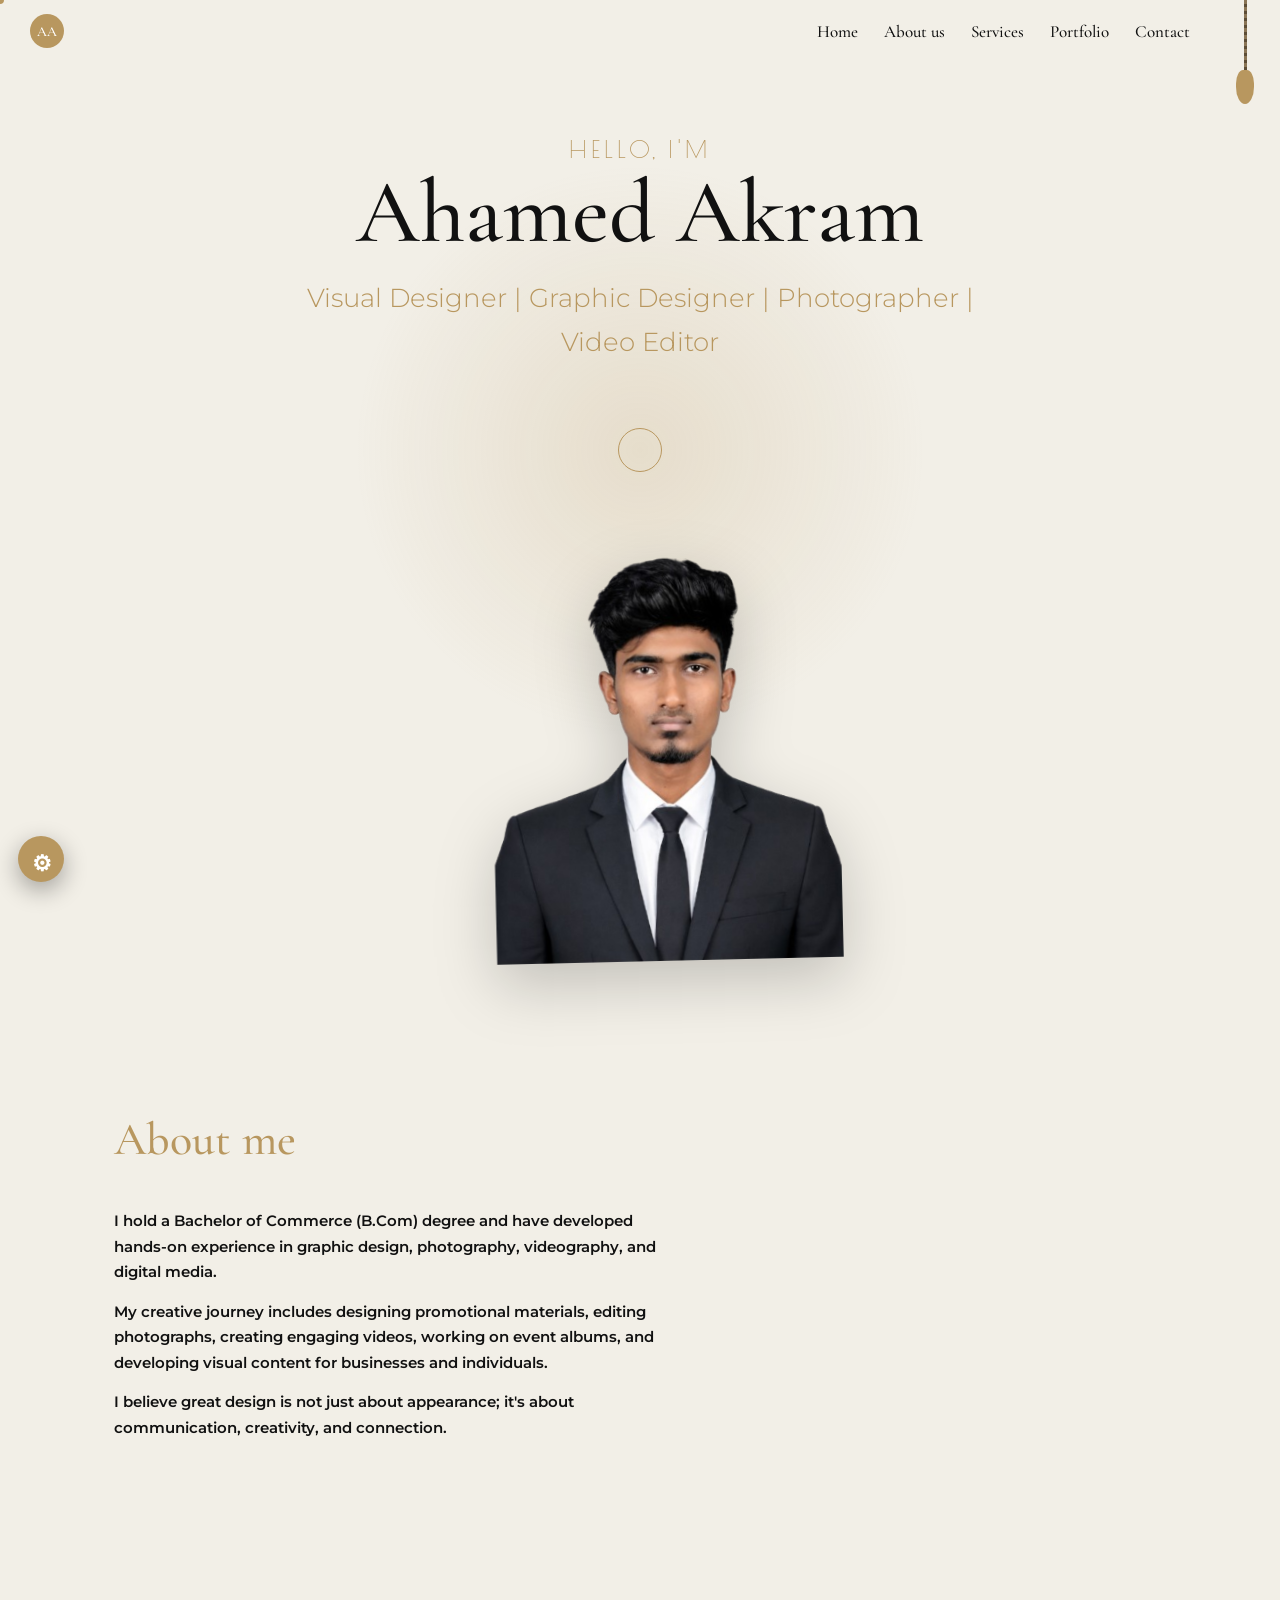
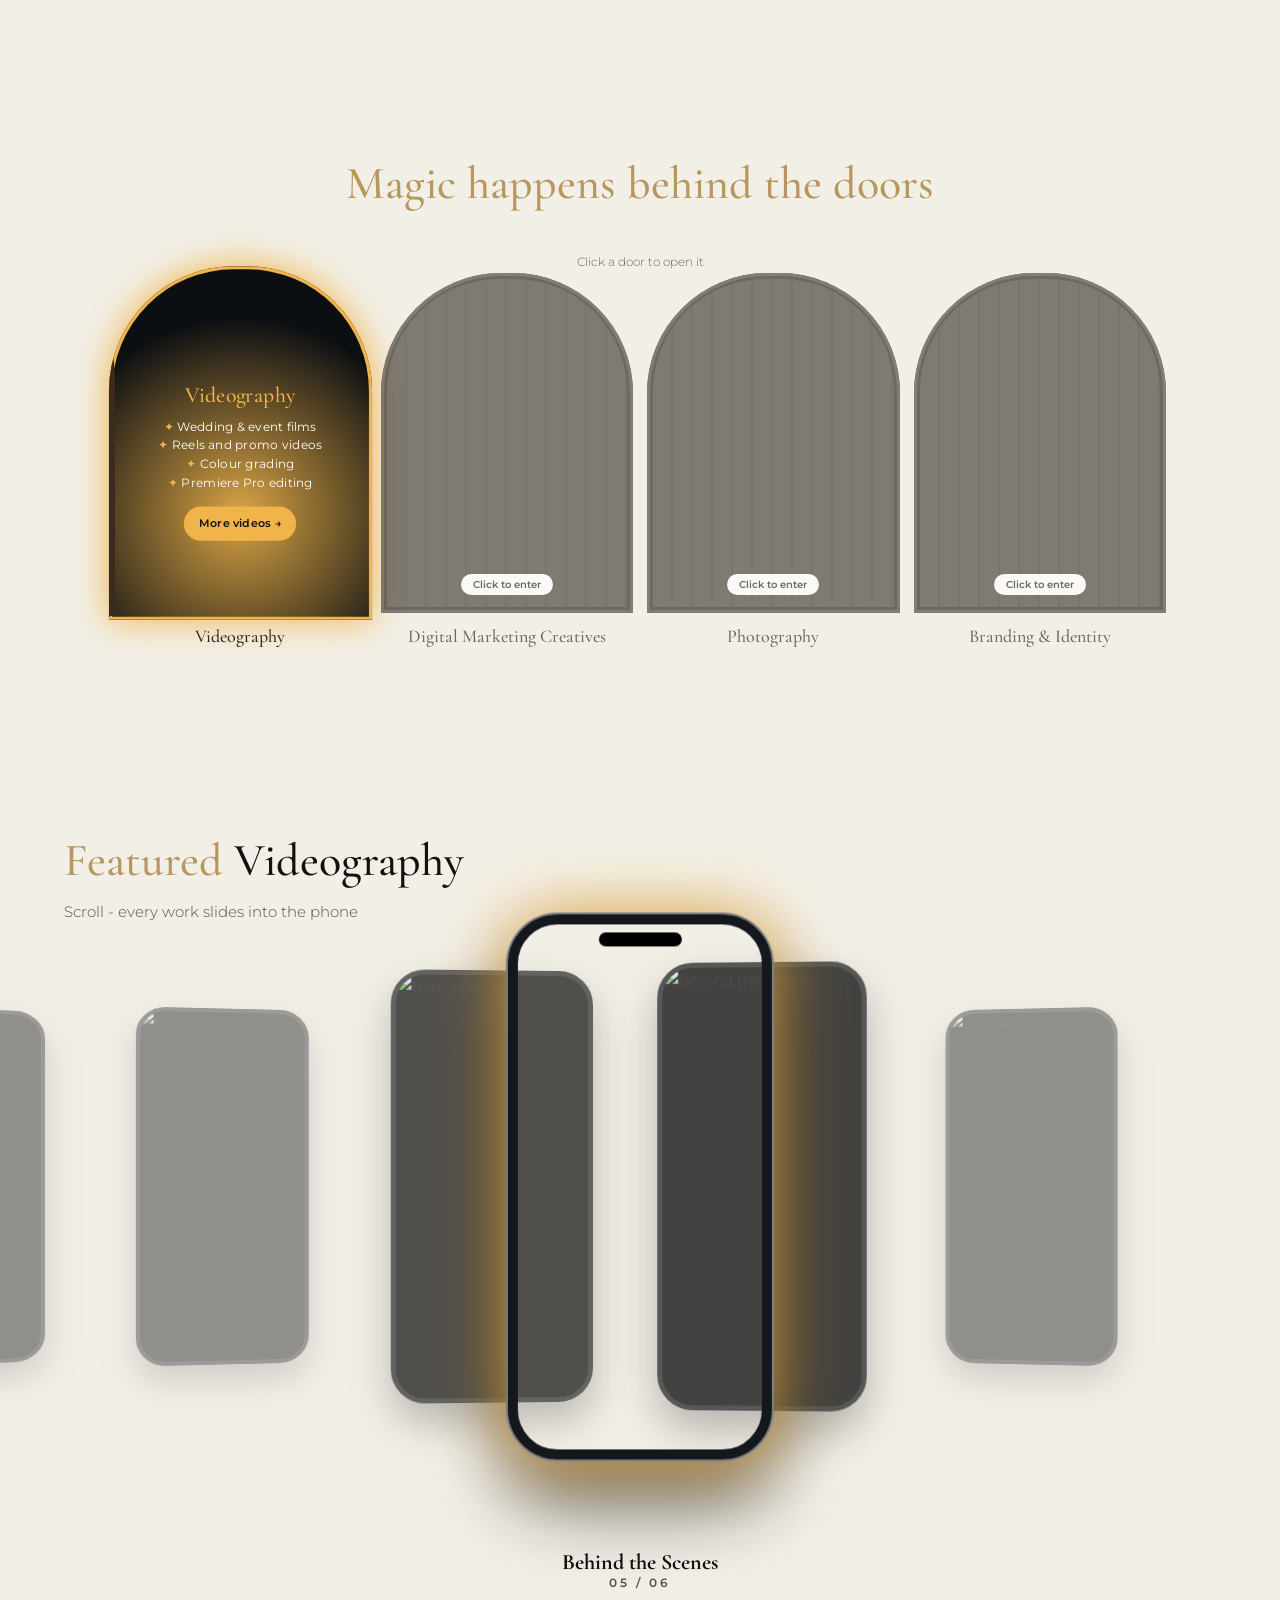
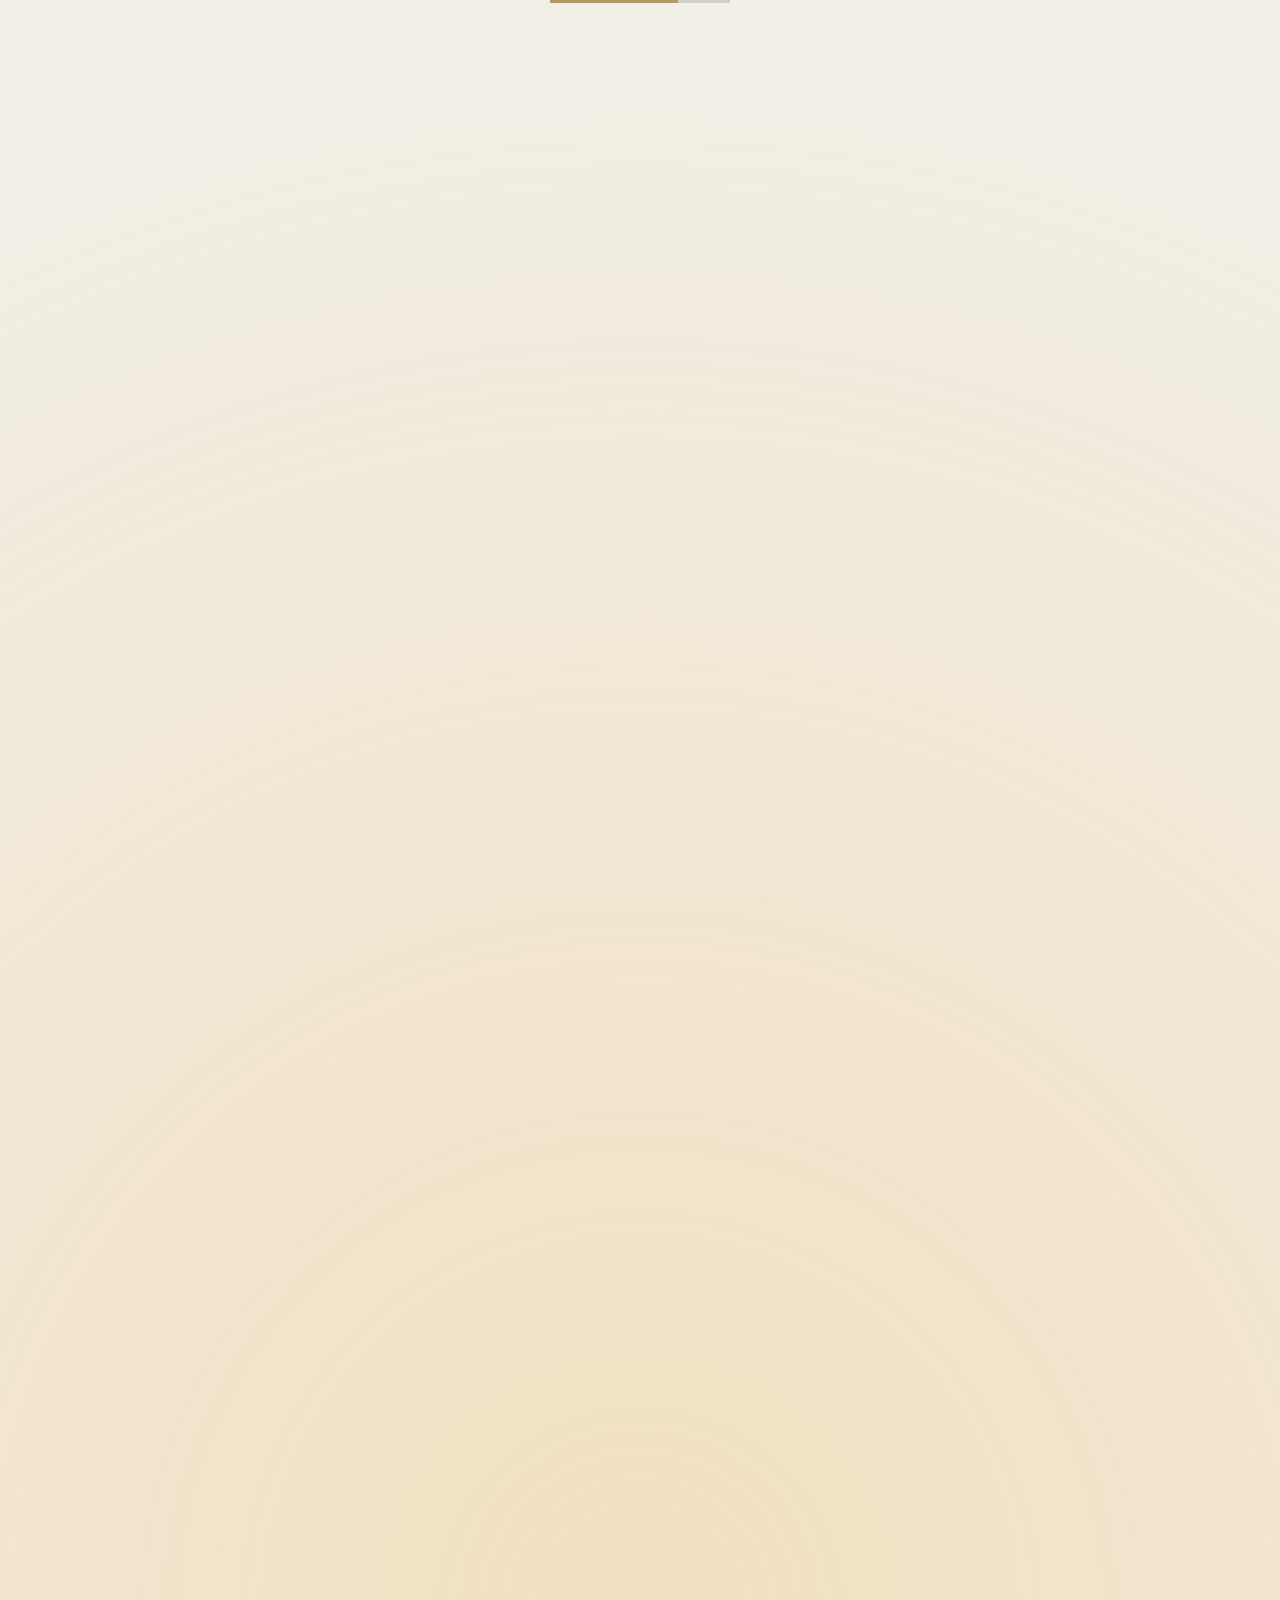
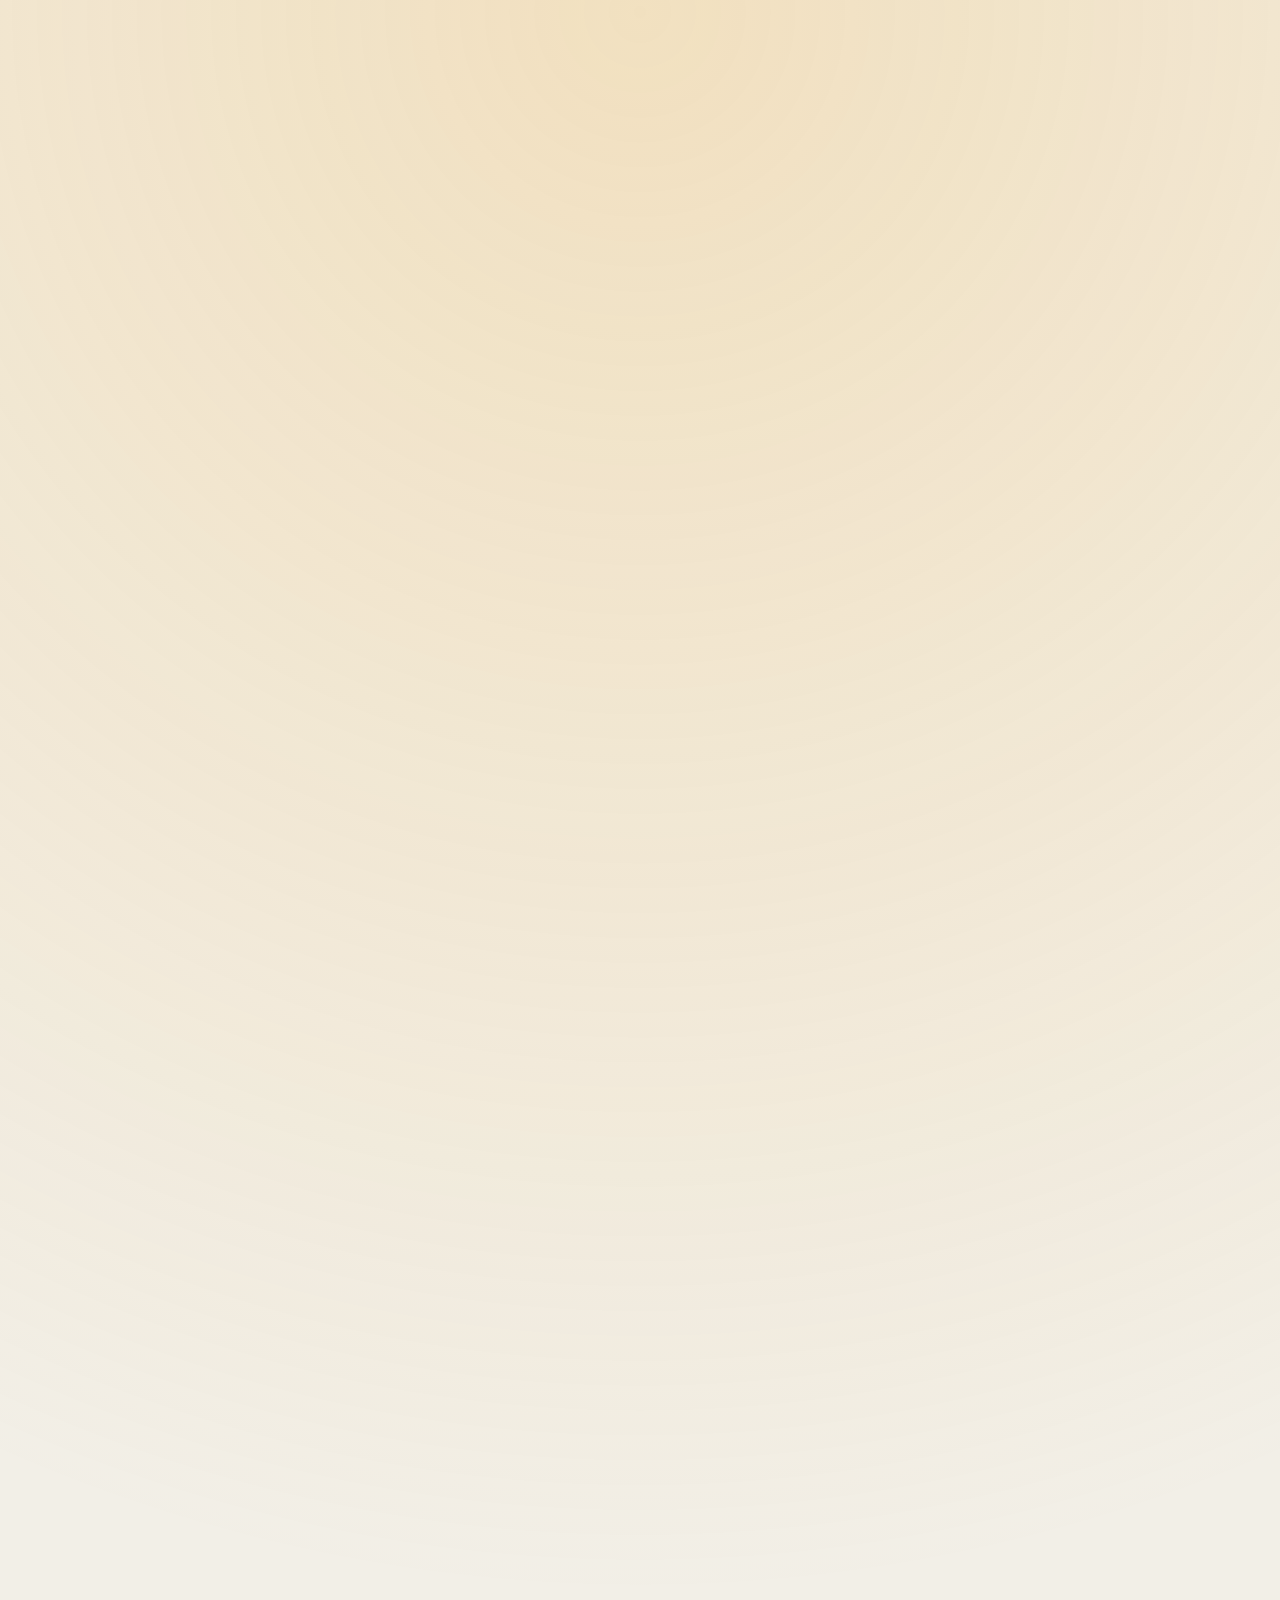
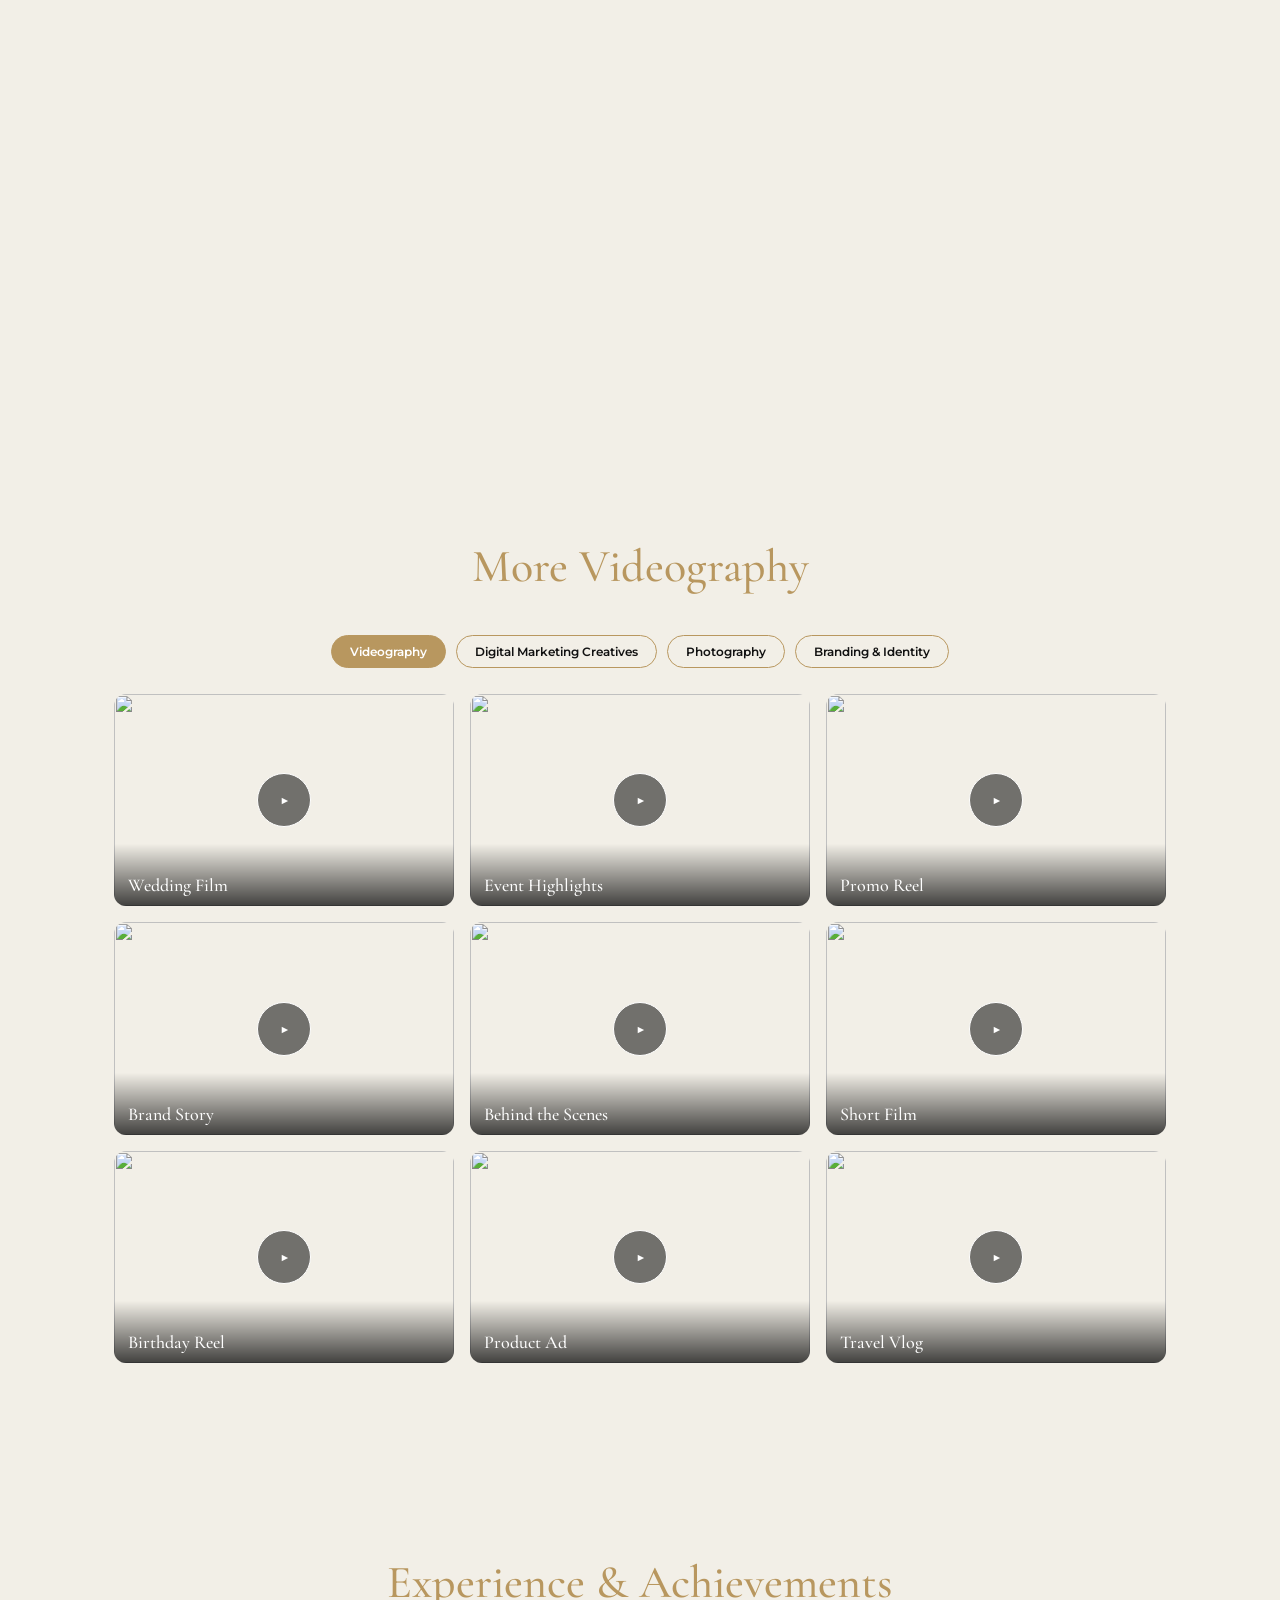
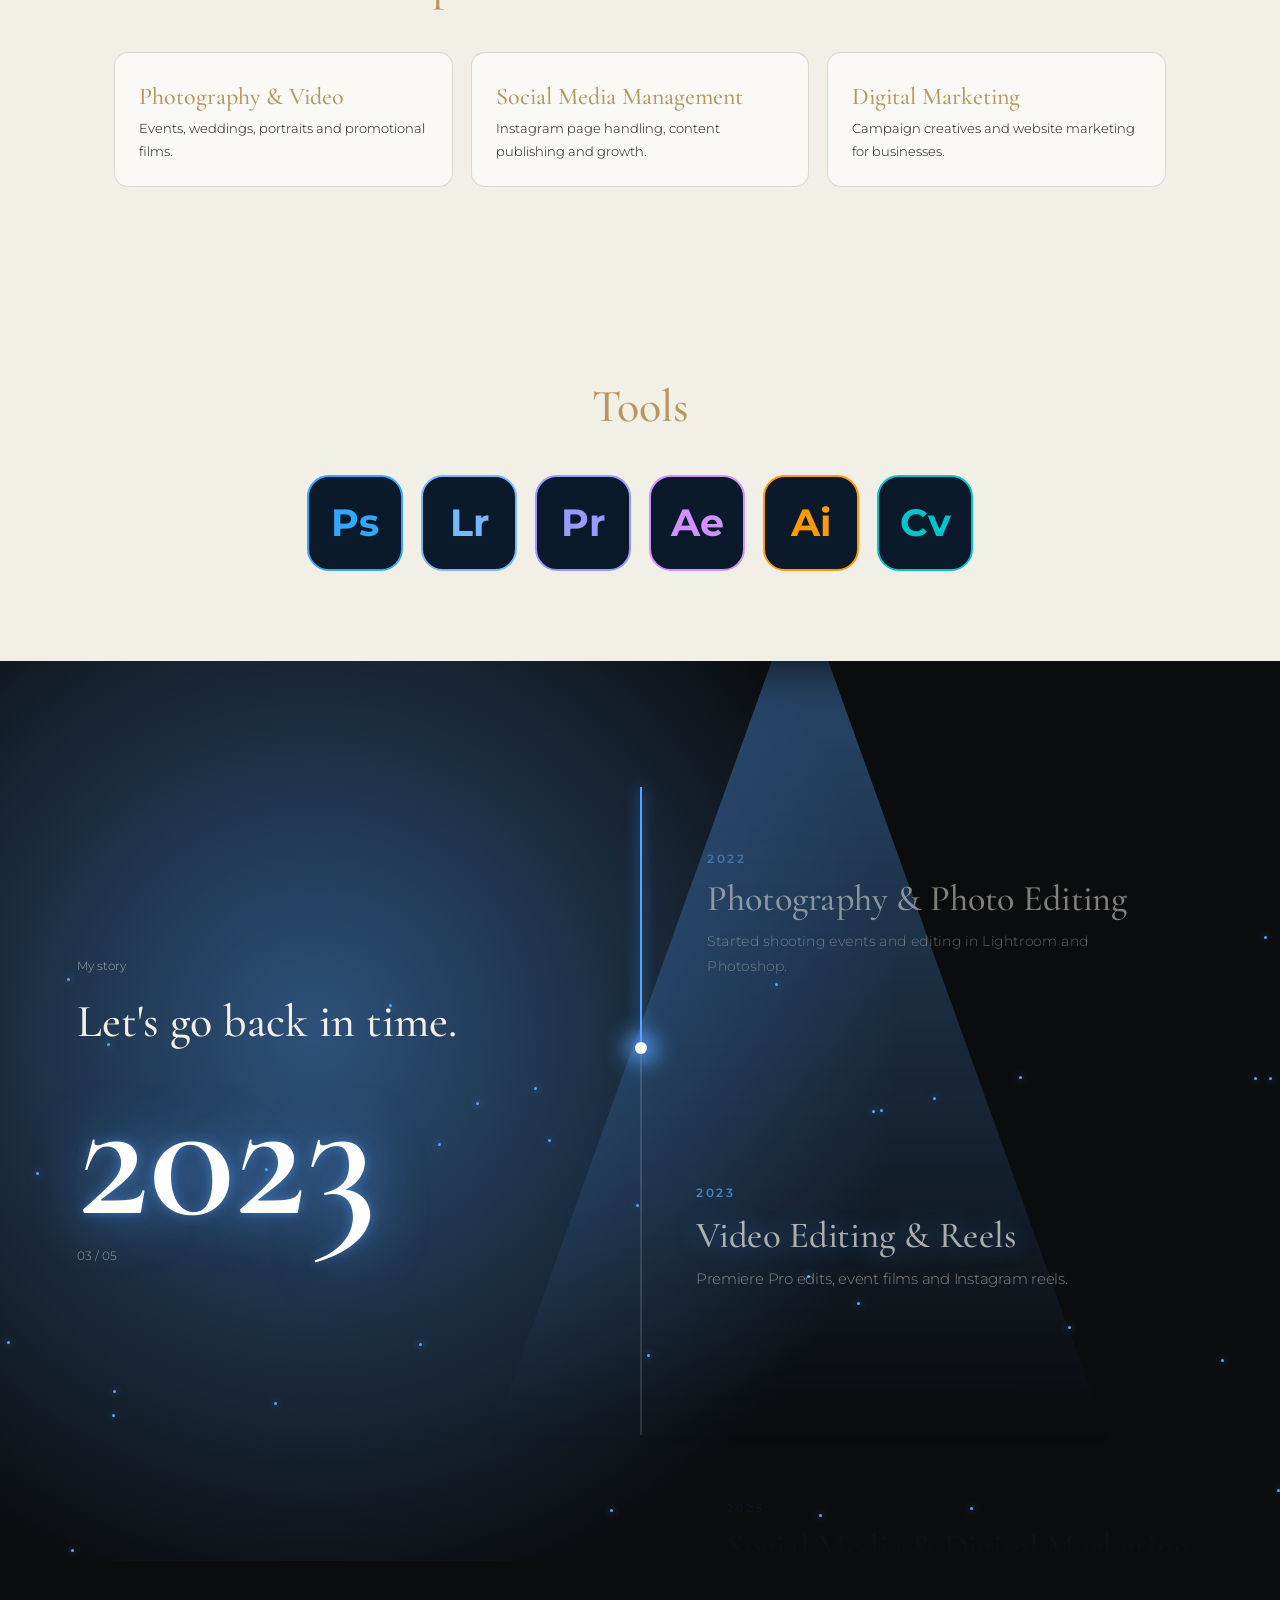
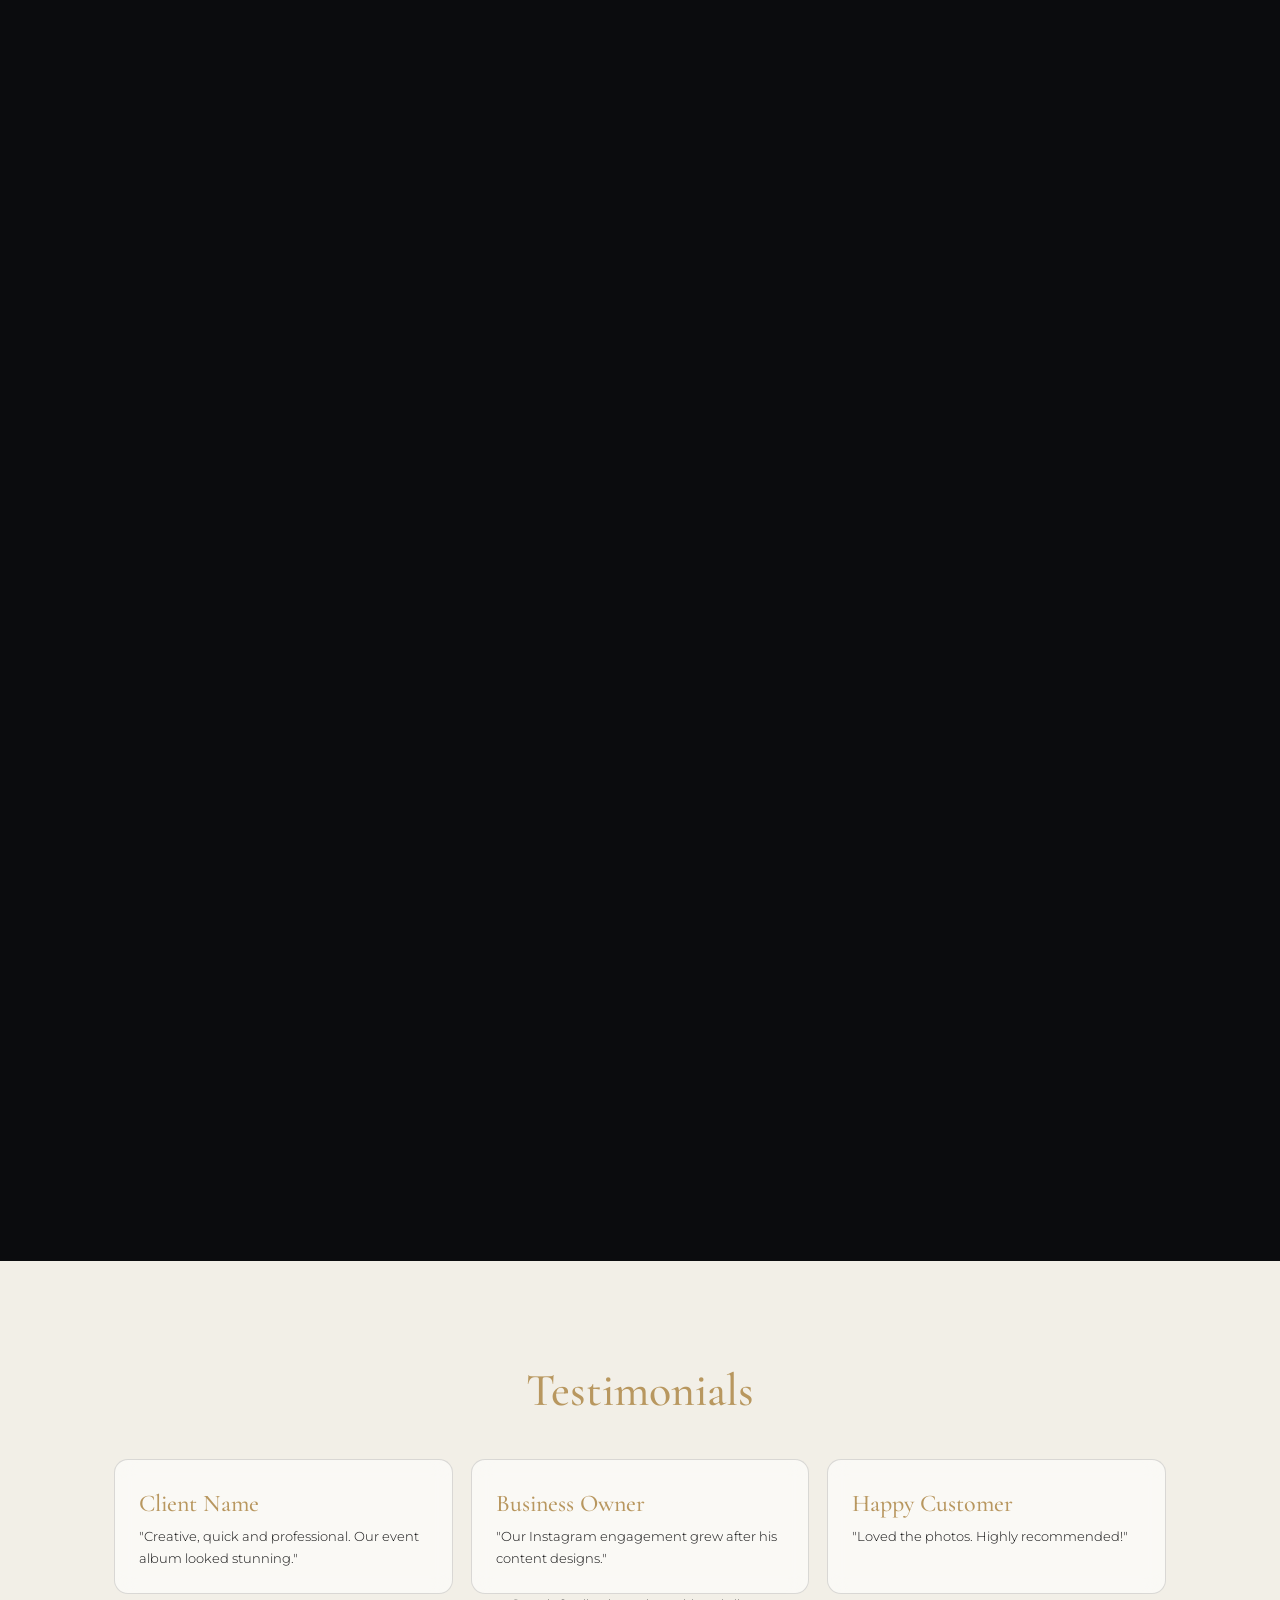
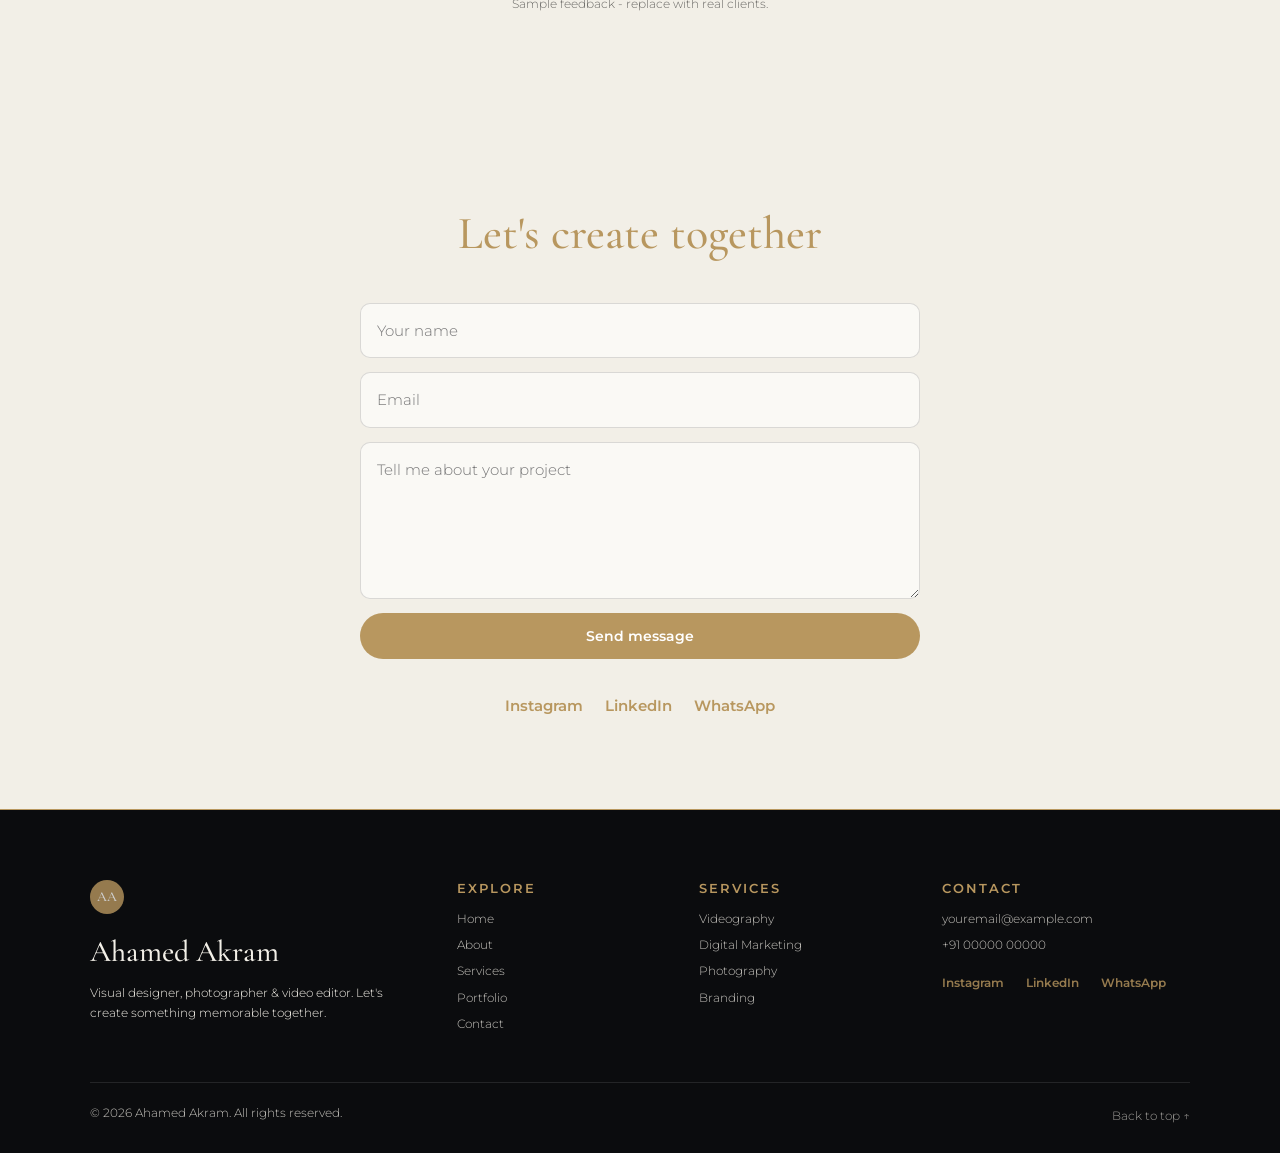
==== index.html @ 458ed7b8 "Upload portfolio project" ====
<!DOCTYPE html>
<html lang="en"><head><meta charset="utf-8"><meta name="viewport" content="width=device-width,initial-scale=1">
<title>Ahamed Akram | Visual Designer, Photographer & Video Editor</title>
<link href="https://fonts.googleapis.com/css2?family=Cormorant+Garamond:wght@400;500;600&family=Montserrat:wght@300;400;600&family=Poiret+One&family=Playfair+Display:wght@400;500;600&family=Poppins:wght@300;400;600&family=Space+Grotesk:wght@400;500;600&family=DM+Sans:wght@300;400;600&family=Syne:wght@400;600&family=Manrope:wght@300;400;600&family=Dancing+Script:wght@400;600&family=Quicksand:wght@300;400;600&display=swap" rel="stylesheet">
<link rel="stylesheet" href="css/style.css"></head>
<body>
<!-- 01. PRELOADER: gold screen, spinning camera, flash -->
<div id="pre"><div class="cam"><i class="reel a"></i><i class="reel b"></i><i class="body"></i><i class="lens"></i></div><div id="flash"></div></div>

<header><a class="logo" href="#home">AA</a>
<nav><a href="#home">Home</a><a href="#about">About us</a><a href="#services">Services</a><a href="#works">Portfolio</a><a href="#contact">Contact</a></nav></header>
<!-- ONE photo: starts in the hero, travels down on scroll and lands in About -->
<div id="mover"><img class="me" src="images/ahamed.png" alt="Ahamed Akram"></div>
<!-- Pull the lamp cord to switch light / dark -->
<div id="lamp" title="Pull me"><span class="cord"></span><span class="bulb"></span></div>

<!-- 02. HERO -->
<section id="home" class="hero">
<p class="hello">Hello, I'm</p><h1>Ahamed Akram</h1>
<p class="role">Visual Designer | Graphic Designer | Photographer | Video Editor</p>
<div class="meslot" id="slot"></div></section>

<!-- 03. ABOUT -->
<section id="about" class="about wrap"><div class="rv"><h2>About me</h2>
<p>I hold a Bachelor of Commerce (B.Com) degree and have developed hands-on experience in graphic design, photography, videography, and digital media.</p>
<p>My creative journey includes designing promotional materials, editing photographs, creating engaging videos, working on event albums, and developing visual content for businesses and individuals.</p>
<p>I believe great design is not just about appearance; it's about communication, creativity, and connection.</p></div>
<div class="portrait rv" id="pslot"><b>✦</b><b>✦</b><b>✦</b><b>✦</b><b>✦</b></div></section>

<!-- 04. EXPERTISE: four doors open on scroll / hover -->
<section id="services" class="wrap"><h2 class="c rv">Magic happens behind the doors</h2><p class="c small">Click a door to open it</p>
<div class="doors" id="doors"></div></section>

<!-- 05. SELECTED WORKS: phone frame stays fixed, images slide into it as you scroll -->
<section id="works" class="show"><div class="stick">
<div class="shead"><h2>Featured <span id="cat">Videography</span></h2><p>Scroll - every work slides into the phone</p></div>
<div class="track" id="track"></div><div class="frame" id="frame"><i></i></div>
<div class="scap"><b id="cap"></b><span id="cnt"></span><div class="bar"><u id="bar"></u></div></div></div></section>

<!-- 05b. MORE WORKS: the door button jumps here (videos, creatives, photos, brands) -->
<section id="more" class="wrap"><h2 class="c rv">More <span id="mcat"></span></h2><div class="tabs" id="mtabs"></div><div class="mgrid" id="mgrid"></div></section>
<div id="lb"><button id="lbx">&times;</button><div id="lbc"></div></div>
<!-- 06. EXPERIENCE -->
<section class="wrap"><h2 class="c rv">Experience &amp; Achievements</h2><div class="cards" id="exp"></div></section>
<!-- 07. TOOLS -->
<section class="wrap"><h2 class="c rv">Tools</h2><div class="tstage" id="tools"></div></section>
<!-- 08. CREATIVE JOURNEY: scroll-driven timeline with moving light -->
<section id="jsec" class="jr"><div class="jstick"><div class="jglow"></div><div class="jbeam"></div><div class="jdust" id="dust"></div>
<div class="jleft"><p class="small">My story</p><h2>Let's go back in time.</h2><div class="year" id="yr"></div><p id="jc" class="small"></p></div>
<div class="jright"><div class="jline"><u id="jf"><b></b></u></div><div class="jwrap"><div class="jlist" id="journey"></div></div></div></div></section>
<!-- 09. TESTIMONIALS -->
<section class="wrap"><h2 class="c rv">Testimonials</h2><div class="cards" id="testi"></div><p class="c small">Sample feedback - replace with real clients.</p></section>

<!-- 10. CONTACT -->
<section id="contact" class="wrap"><h2 class="c rv">Let's create together</h2>
<form class="rv" action="mailto:youremail@example.com" method="post" enctype="text/plain">
<input name="name" placeholder="Your name" required><input name="email" type="email" placeholder="Email" required>
<textarea name="msg" rows="5" placeholder="Tell me about your project"></textarea><button>Send message</button></form>
<div class="social" id="social"></div></section>
<footer class="foot"><div class="fgrid">
<div><a class="logo" href="#home">AA</a><h3>Ahamed Akram</h3><p>Visual designer, photographer &amp; video editor. Let's create something memorable together.</p></div>
<div><h4>Explore</h4><a href="#home">Home</a><a href="#about">About</a><a href="#services">Services</a><a href="#works">Portfolio</a><a href="#contact">Contact</a></div>
<div><h4>Services</h4><a href="#services">Videography</a><a href="#services">Digital Marketing</a><a href="#services">Photography</a><a href="#services">Branding</a></div>
<div><h4>Contact</h4><a href="mailto:youremail@example.com">youremail@example.com</a><a href="tel:+910000000000">+91 00000 00000</a><div class="social" id="fsocial"></div></div></div>
<div class="fbot"><span>© 2026 Ahamed Akram. All rights reserved.</span><a href="#home">Back to top &uarr;</a></div></footer>

<button id="cfgb" title="Theme, colour &amp; font">&#9881;</button><div id="cfg"></div>
<script src="js/script.js"></script></body></html>
---- css/style.css ----
:root{--fh:'Cormorant Garamond';--fb:'Montserrat';--bg:#f2efe7;--fg:#111;--gold:#b8975f;--card:#fff9;--line:#0002}
body.dark{--bg:#161c22;--fg:#f2efe7;--card:#ffffff0d;--line:#fff2}
*{box-sizing:border-box;margin:0}html{scroll-behavior:smooth}
body{background:var(--bg);color:var(--fg);font:300 15px/1.7 var(--fb),sans-serif;transition:.6s;overflow-x:hidden}
h1,h2,h3{font-family:var(--fh),serif;font-weight:500}
img{max-width:100%;display:block}a{color:inherit;text-decoration:none}
.wrap{max-width:1100px;margin:auto;padding:90px 24px}
h2{font-size:clamp(30px,5vw,46px);color:var(--gold);margin-bottom:30px}.c{text-align:center}.small{font-size:12px;opacity:.6}
/* preloader */
#pre{position:fixed;inset:0;z-index:99;display:grid;place-items:center;background:linear-gradient(135deg,#f7c52c,#ee8f1c);transition:opacity .8s}
.cam{position:relative;width:200px;height:170px;animation:spin 2.2s ease-in-out infinite;transform-style:preserve-3d}
.cam i{position:absolute;background:#f2b21f;box-shadow:inset -8px -8px 0 #0002,0 20px 30px #0003}
.reel{width:80px;height:80px;border-radius:50%;top:0}.a{left:20px}.b{left:92px;width:70px;height:70px;top:6px}
.body{left:50px;top:70px;width:110px;height:80px;border-radius:6px}.lens{left:0;top:88px;width:60px;height:46px;border-radius:8px 0 0 8px}
@keyframes spin{50%{transform:rotateY(180deg)}100%{transform:rotateY(360deg)}}
#flash{position:absolute;inset:0;background:#fff;opacity:0;pointer-events:none}
#pre.go #flash{animation:fl .7s forwards}#pre.out{opacity:0;pointer-events:none}
@keyframes fl{0%{opacity:0}30%{opacity:1}100%{opacity:1}}
/* header + lamp */
header{position:fixed;top:0;left:0;right:0;z-index:20;display:flex;justify-content:space-between;align-items:center;padding:14px 30px}
.logo{width:34px;height:34px;border-radius:50%;background:var(--gold);color:#fff;display:grid;place-items:center;font:500 14px var(--fh)}
nav{display:flex;gap:26px;margin-right:60px}nav a{font:500 17px var(--fh);transition:.3s}nav a:hover{color:var(--gold)}
#lamp{position:fixed;top:0;right:26px;z-index:30;cursor:pointer;display:flex;flex-direction:column;align-items:center;transition:transform .35s}
.cord{width:3px;height:70px;background:repeating-linear-gradient(#8a7556 0 4px,#5d4d36 4px 7px)}
.bulb{width:18px;height:34px;border-radius:40% 40% 50% 50%;background:var(--gold);transition:.4s}
body.dark .bulb{box-shadow:0 0 40px 12px color-mix(in srgb,var(--gold) 53%,transparent)}#lamp.pull{transform:translateY(22px)}
/* hero */
.hero{min-height:100vh;display:flex;flex-direction:column;align-items:center;padding-top:15vh;text-align:center;overflow:hidden}
.hello{font:400 24px 'Poiret One';letter-spacing:4px;color:var(--gold);text-transform:uppercase}
.hero h1{font-size:clamp(44px,8vw,90px);line-height:1.1;position:relative;z-index:2}
.role{font-size:clamp(16px,2.4vw,26px);color:var(--gold);max-width:700px;margin:14px 20px}
.me{width:min(330px,70vw);margin-top:auto;filter:drop-shadow(0 20px 30px #0003)}
.hello,.hero h1,.role,.me{opacity:0;transform:translateY(30px);transition:1s}
body.ready .hello,body.ready .hero h1,body.ready .role,body.ready .me{opacity:1;transform:none}
body.ready .hero h1{transition-delay:.2s}body.ready .role{transition-delay:.5s}body.ready .me{transition-delay:.8s}
/* about */
.about{display:grid;grid-template-columns:1.2fr 1fr;gap:40px;align-items:center}.about p{margin-bottom:14px;font-weight:600}
.portrait{position:relative}.portrait b{position:absolute;color:var(--gold);animation:tw 2.4s infinite}
.portrait b:nth-of-type(1){top:5%;left:8%}.portrait b:nth-of-type(2){top:15%;right:2%;color:#e9a5a5}
.portrait b:nth-of-type(3){top:50%;left:-4%}.portrait b:nth-of-type(4){bottom:25%;right:-3%}.portrait b:nth-of-type(5){top:-2%;left:50%}
.portrait b:nth-of-type(even){animation-delay:1s}@keyframes tw{50%{transform:scale(.3);opacity:.3}}
/* doors */
.doors{display:grid;grid-template-columns:repeat(4,1fr);gap:14px}
.door{text-align:center;font:500 18px var(--fh)}
.arch{position:relative;height:300px;border-radius:120px 120px 0 0;overflow:hidden;background:#0c0f12;margin-bottom:12px;perspective:700px;box-shadow:inset 0 0 0 3px #3a3128;transition:.8s}
.glow{position:absolute;inset:0;opacity:0;transition:1s;background:radial-gradient(circle at 50% 70%,var(--c),transparent 70%)}
.leaf{position:absolute;inset:6px;border-radius:112px 112px 0 0;transform-origin:left;transition:transform 1.2s cubic-bezier(.3,.7,.2,1);background:repeating-linear-gradient(90deg,#3b2a1d 0 18px,#2f2218 18px 20px)}
.door.open .leaf{transform:rotateY(-105deg)}.door.open .glow{opacity:.9}
.door.open .arch{box-shadow:inset 0 0 0 3px var(--c),0 0 35px var(--c)}
/* gallery */
.gallery{display:grid;grid-template-columns:repeat(3,1fr);gap:14px}
.gallery figure{position:relative;overflow:hidden;border-radius:10px;aspect-ratio:3/4;cursor:none}
.gallery figure:nth-child(3n+2){margin-top:50px}
.gallery img{width:100%;height:100%;object-fit:cover;transition:transform 1s}.gallery figure:hover img{transform:scale(1.12)}
.gallery figcaption{position:absolute;left:0;right:0;bottom:0;padding:40px 16px 14px;color:#fff;font:500 20px var(--fh);background:linear-gradient(transparent,#000a)}
/* cards, tools, timeline */
.cards{display:grid;grid-template-columns:repeat(auto-fit,minmax(230px,1fr));gap:18px}
.card{background:var(--card);border:1px solid var(--line);border-radius:14px;padding:24px;backdrop-filter:blur(10px)}
.card h3{color:var(--gold);font-size:24px}.card p{font-size:13px}
.tools{display:flex;flex-wrap:wrap;gap:12px;justify-content:center}
.tools span{padding:10px 22px;border:1px solid var(--gold);border-radius:30px;transition:.3s}.tools span:hover{background:var(--gold);color:#fff}
.timeline{border-left:2px solid var(--gold);max-width:640px;margin:auto;padding-left:30px}
.timeline div{position:relative;margin-bottom:34px}.timeline div:before{content:'';position:absolute;left:-39px;top:6px;width:14px;height:14px;border-radius:50%;background:var(--gold)}
.timeline b{color:var(--gold)}
/* contact */
form{max-width:560px;margin:auto;display:grid;gap:14px}
input,textarea{width:100%;padding:14px 16px;border-radius:10px;border:1px solid var(--line);background:var(--card);color:var(--fg);font:inherit}
button{padding:14px;border:0;border-radius:30px;background:var(--gold);color:#fff;font:600 14px var(--fb);cursor:pointer;transition:.3s}button:hover{letter-spacing:2px}
.social{display:flex;gap:22px;justify-content:center;margin-top:34px}.social a{color:var(--gold);font-weight:600}
footer{text-align:center;padding:30px;font-size:12px;opacity:.6}
/* scroll reveal */
.rv{opacity:0;transform:translateY(40px);transition:1s}.rv.in{opacity:1;transform:none}
/* PHONE CURSOR */
#phone{position:fixed;left:0;top:0;width:140px;height:280px;border-radius:26px;border:6px solid #111;background:#000;z-index:50;pointer-events:none;overflow:hidden;transform-origin:0 0;transform:scale(0);box-shadow:0 25px 50px #0006,0 0 0 2px #444}
#phone i{position:absolute;top:6px;left:50%;width:44px;height:10px;margin-left:-22px;border-radius:8px;background:#000;z-index:2}
#phone img{width:100%;height:100%;object-fit:cover}
@media(hover:none){#phone{display:none}.gallery figure{cursor:auto}}
@media(max-width:800px){nav{display:none}.about{grid-template-columns:1fr}.doors{grid-template-columns:1fr 1fr}.gallery{grid-template-columns:1fr 1fr}}
/* ===== MOTION CURSOR PACK ===== */
@media(hover:hover){html,body,a,button,figure,#lamp,input,textarea{cursor:none}}
#dot,#ring,#spot{position:fixed;left:0;top:0;pointer-events:none}
#dot{width:8px;height:8px;margin:-4px;border-radius:50%;background:var(--gold);z-index:100}
#ring{width:44px;height:44px;margin:-22px;border:1.5px solid var(--gold);border-radius:50%;z-index:100;transition:width .35s,height .35s,margin .35s,background .35s,opacity .3s}
#ring.big{width:84px;height:84px;margin:-42px;background:color-mix(in srgb,var(--gold) 13%,transparent)}#ring.hide{opacity:0}
#spot{width:650px;height:650px;margin:-325px;z-index:-1;background:radial-gradient(circle,color-mix(in srgb,var(--gold) 20%,transparent),transparent 62%)}
.sp{position:fixed;pointer-events:none;z-index:99;font-size:15px;animation:sp 1s ease-out forwards}
@keyframes sp{to{transform:translate(var(--x),var(--y)) scale(0) rotate(200deg);opacity:0}}
.rip{position:fixed;width:20px;height:20px;margin:-10px;border-radius:50%;border:2px solid var(--gold);pointer-events:none;z-index:99;animation:rp .8s forwards}
@keyframes rp{to{transform:scale(9);opacity:0}}
.hero h1 span{display:inline-block;transition:transform .2s,color .2s}
#phone{transform-origin:50% 50%;box-shadow:0 40px 70px #0007,0 0 40px color-mix(in srgb,var(--gold) 40%,transparent),0 0 0 2px #555}
#phone:after{content:'';position:absolute;inset:0;z-index:3;background:linear-gradient(115deg,transparent 35%,#fff4 50%,transparent 65%);animation:gl 2.2s infinite}
@keyframes gl{from{transform:translateX(-100%)}to{transform:translateX(100%)}}
@keyframes swap{from{transform:scale(1.4) translateY(20px);opacity:0}}
.gallery img{transition:transform .2s}
/* ===== DOORS (click) + PHONE SHOWCASE ===== */
.door{cursor:pointer;transition:opacity .6s,filter .6s}
.doors.has .door:not(.open){opacity:.45;filter:grayscale(.6)}
.door:not(.open):hover .leaf{transform:rotateY(-18deg)}
.door.open .arch{transform:scale(1.04)}
.arch:after{content:'Click to enter';position:absolute;left:50%;bottom:18px;transform:translateX(-50%);padding:4px 12px;border-radius:20px;background:#fff;color:#111;font:600 10px var(--fb);white-space:nowrap;z-index:3;transition:.4s}
.door.open .arch:after{opacity:0}
.dpanel{max-width:520px;margin:40px auto 0;text-align:center;opacity:0;transform:translateY(20px);transition:.6s}.dpanel.in{opacity:1;transform:none}
.dpanel h3{font-size:34px;color:var(--gold)}.dpanel ul{list-style:none;padding:0;margin:10px 0 20px}.dpanel li{padding:4px 0}.dpanel li:before{content:'✦ ';color:var(--gold)}
.btn{display:inline-block;padding:12px 26px;border-radius:30px;background:var(--gold);color:#fff;font-weight:600}
.show{--cw:clamp(120px,min(19vw,23vh),230px);height:500vh;position:relative;background:radial-gradient(circle at 50% 55%,color-mix(in srgb,var(--door,#b8975f) 25%,transparent),transparent 62%)}
.stick{position:sticky;top:0;height:100vh;overflow:hidden}
.shead{position:absolute;top:84px;left:5vw;z-index:5}.shead h2{margin:0}.shead span{color:var(--fg)}.shead p{opacity:.7}
.track{position:absolute;inset:0;perspective:1200px}
.ph{position:absolute;left:0;top:50%;width:var(--cw);height:calc(var(--cw)*2.15);margin-top:calc(var(--cw)*-1.075);border-radius:calc(var(--cw)*.17);border:5px solid #1a1d21;overflow:hidden;background:#000;box-shadow:0 20px 40px #0005;will-change:transform}
.ph img{width:100%;height:100%;object-fit:cover}
.frame{position:absolute;left:50%;top:50%;z-index:20;pointer-events:none;box-sizing:border-box;width:calc(var(--cw)*1.18 + 20px);height:calc(var(--cw)*2.15*1.18 + 20px);border:10px solid #14171b;border-radius:calc(var(--cw)*.24);box-shadow:0 0 0 2px #7b8087,0 0 70px var(--door,#b8975f),0 40px 80px #000a;transition:box-shadow .6s}
.frame i{position:absolute;top:8px;left:50%;width:34%;height:14px;margin-left:-17%;border-radius:10px;background:#000}
.scap{position:absolute;bottom:34px;left:0;right:0;text-align:center;z-index:5;font:500 22px var(--fh)}
.scap span{display:block;font:600 12px var(--fb);letter-spacing:3px;opacity:.7}
.bar{width:180px;height:3px;margin:10px auto 0;background:var(--line)}.bar u{display:block;height:100%;width:0;background:var(--gold)}
/* ===== v4: doors inside content, more works, tools, journey, footer, options ===== */
body.navy{--bg:#0d1424}body.black{--bg:#000}
.arch{height:340px}
.arch .inner{position:absolute;inset:0;z-index:1;display:flex;flex-direction:column;justify-content:center;align-items:center;text-align:center;padding:50px 14px 14px;color:#fff;font:400 12px/1.5 var(--fb)}
.inner h4{font:500 21px var(--fh);color:var(--c);margin:0}.inner ul{list-style:none;padding:0;margin:8px 0 14px}.inner li:before{content:'✦ ';color:var(--c)}
.btn.sm{padding:8px 14px;font-size:11px;background:var(--c);color:#111}
.tabs{display:flex;gap:10px;justify-content:center;flex-wrap:wrap;margin-bottom:26px}
.tabs button{padding:8px 18px;border:1px solid var(--gold);background:none;color:var(--fg);border-radius:30px;font:600 12px var(--fb)}.tabs button.on{background:var(--gold);color:#fff}
.mgrid{display:grid;grid-template-columns:repeat(3,1fr);gap:16px}
.mc{position:relative;aspect-ratio:16/10;border-radius:12px;overflow:hidden;cursor:pointer}.mc img{width:100%;height:100%;object-fit:cover;transition:transform .8s}.mc:hover img{transform:scale(1.1)}
.mc figcaption{position:absolute;left:0;right:0;bottom:0;padding:30px 14px 10px;color:#fff;font:500 18px var(--fh);background:linear-gradient(transparent,#000b)}
.play{position:absolute;top:50%;left:50%;width:54px;height:54px;margin:-27px;border-radius:50%;background:#0008;color:#fff;display:grid;place-items:center;border:1.5px solid #fff;transition:.3s}.mc:hover .play{background:var(--gold);transform:scale(1.15)}
#lb{position:fixed;inset:0;background:#000d;z-index:200;display:none;place-items:center}#lb.on{display:grid}
#lbc video,#lbc img{max-width:90vw;max-height:85vh;border-radius:10px}#lbx{position:absolute;top:16px;right:28px;font-size:40px;background:none;color:#fff;padding:0}
#lb,#lb *,#cfg,#cfg *,#cfgb{cursor:auto!important}
/* tools */
.tstage{max-width:900px;margin:auto}.tgrid{display:flex;flex-wrap:wrap;gap:18px;justify-content:center}
.tile{width:96px;height:96px;border-radius:22px;background:#0b1a2b;border:2px solid var(--tc);color:var(--tc);display:grid;place-items:center;font:700 38px var(--fb);cursor:pointer;transition:.45s}
.tile:hover{transform:translateY(-8px) rotate(-4deg);box-shadow:0 14px 30px color-mix(in srgb,var(--tc) 50%,transparent)}
.tstage.open .tile{width:58px;height:58px;font-size:22px;border-radius:15px;opacity:.5}.tstage.open .tile.on{opacity:1;box-shadow:0 0 25px var(--tc)}
.tdetail{display:none;grid-template-columns:240px 1fr;gap:44px;align-items:center;margin-top:44px}.tstage.open .tdetail{display:grid}
.tbig{width:220px;height:220px;border-radius:50px;background:#0b1a2b;border:3px solid var(--tc);color:var(--tc);display:grid;place-items:center;font:700 96px var(--fb);box-shadow:0 0 60px color-mix(in srgb,var(--tc) 40%,transparent);animation:slL .9s cubic-bezier(.2,.8,.2,1)}
.tinfo>*{animation:slR .7s both}.tinfo h3{font-size:38px;color:var(--tc);animation-delay:.1s}.tinfo p{animation-delay:.2s}.tinfo .lv{animation-delay:.3s}.tinfo small,.tinfo button{animation-delay:.4s}
.tinfo .lv{height:6px;border-radius:6px;background:var(--line);margin:18px 0 6px}.lv u{display:block;height:100%;width:0;border-radius:6px;background:var(--tc);transition:width 1.3s .3s}
.tback{margin-top:14px;padding:8px 18px;background:none;border:1px solid var(--tc);color:var(--fg);border-radius:30px;font:600 12px var(--fb)}
@keyframes slL{from{transform:translateX(220px) rotate(30deg) scale(.5);opacity:0}}@keyframes slR{from{transform:translateX(90px);opacity:0}}
/* journey */
.jr{height:600vh;position:relative;background:#0b0c0e;color:#f2efe7}
.jstick{--jl:#f0b44a;position:sticky;top:0;height:100vh;overflow:hidden;display:grid;grid-template-columns:1fr 1.1fr;align-items:center;gap:4vw;padding:0 6vw}
.jglow{position:absolute;inset:-20%;pointer-events:none;background:radial-gradient(circle at var(--gx,30%) var(--gy,30%),color-mix(in srgb,var(--jl) 45%,transparent),transparent 42%);animation:fk 3.5s infinite alternate}
.jbeam{position:absolute;top:0;right:10%;width:55vw;height:100%;pointer-events:none;background:linear-gradient(color-mix(in srgb,var(--jl) 38%,transparent),transparent 85%);clip-path:polygon(46% 0,54% 0,100% 100%,0 100%);filter:blur(28px);transform-origin:50% 0;animation:sway 7s infinite alternate ease-in-out}
@keyframes fk{50%{opacity:.78}}@keyframes sway{from{transform:rotate(-7deg)}to{transform:rotate(7deg)}}
.jdust i{position:absolute;width:3px;height:3px;border-radius:50%;background:var(--jl);box-shadow:0 0 9px var(--jl);animation:dust 9s linear infinite}
@keyframes dust{from{transform:translateY(40px);opacity:0}30%{opacity:.9}to{transform:translate(30px,-140px);opacity:0}}
.jleft,.jright{position:relative;z-index:2}.jleft h2{color:#f2efe7;margin:6px 0}
.year{font:600 clamp(80px,14vw,190px)/1 var(--fh);color:#fff;text-shadow:0 0 55px color-mix(in srgb,var(--jl) 75%,transparent),0 0 12px color-mix(in srgb,var(--jl) 50%,transparent)}
.year.roll{animation:roll .7s}@keyframes roll{from{transform:translateY(50px) rotateX(70deg);opacity:0;filter:blur(10px)}}
.jright{height:100vh}.jline{position:absolute;left:0;top:14vh;bottom:14vh;width:2px;background:#fff2}
.jline u{position:absolute;left:0;top:0;width:100%;background:var(--jl);box-shadow:0 0 14px var(--jl)}
.jline b{position:absolute;left:-5px;bottom:-6px;width:12px;height:12px;border-radius:50%;background:#fff;box-shadow:0 0 22px 8px var(--jl)}
.jwrap{position:absolute;inset:0 0 0 36px;overflow:hidden;-webkit-mask-image:linear-gradient(transparent,#000 22%,#000 78%,transparent);mask-image:linear-gradient(transparent,#000 22%,#000 78%,transparent)}
.jlist{position:absolute;left:0;right:0;top:0;will-change:transform}
.jitem{height:36vh;display:flex;flex-direction:column;justify-content:center;transition:opacity .3s}
.jitem small{color:var(--jl);letter-spacing:2px;font-weight:600}.jitem h3{font-size:clamp(24px,3.2vw,38px)}.jitem p{opacity:.75;max-width:460px}
.jitem.act h3{text-shadow:0 0 28px color-mix(in srgb,var(--jl) 80%,transparent)}
/* footer */
footer.foot{opacity:1;text-align:left;padding:70px 24px 24px;background:#0b0c0e;color:#f2efe7;border-top:1px solid var(--gold)}
.fgrid{max-width:1100px;margin:auto;display:grid;grid-template-columns:1.6fr 1fr 1fr 1.2fr;gap:36px}
.foot h3{font-size:30px;margin:12px 0 6px}.foot h4{color:var(--gold);margin-bottom:10px;font:600 13px var(--fb);letter-spacing:2px;text-transform:uppercase}
.foot a{display:block;padding:3px 0;opacity:.8;transition:.3s}.foot a:hover{color:var(--gold);padding-left:6px;opacity:1}.foot .social{margin-top:12px;justify-content:flex-start;flex-wrap:wrap}.foot .logo{display:grid;padding:0}
.fbot{max-width:1100px;margin:44px auto 0;padding-top:20px;border-top:1px solid #fff2;display:flex;justify-content:space-between;flex-wrap:wrap;gap:10px;font-size:12px;opacity:.8}.fbot a{display:inline-block}
/* options panel */
#cfgb{position:fixed;left:18px;bottom:18px;z-index:90;width:46px;height:46px;border-radius:50%;border:0;background:var(--gold);color:#fff;font-size:22px;box-shadow:0 8px 24px #0005;transition:transform .5s}#cfgb:hover{transform:rotate(90deg)}
#cfg{position:fixed;left:18px;bottom:74px;z-index:90;width:270px;padding:18px;border-radius:16px;background:#14181dee;backdrop-filter:blur(14px);color:#fff;display:none;box-shadow:0 20px 50px #0007}#cfg.vis{display:block}
#cfg b{display:block;font:600 11px var(--fb);letter-spacing:2px;text-transform:uppercase;opacity:.7;margin:10px 0 8px}#cfg .row{display:flex;flex-wrap:wrap;gap:7px;align-items:center}
#cfg button{padding:6px 12px;border-radius:20px;border:1px solid #fff4;background:none;color:#fff;font:500 12px var(--fb)}#cfg button.on{background:var(--gold);border-color:var(--gold)}
#cfg .sw{width:26px;height:26px;padding:0;border-radius:50%}#cfg .sw.on{outline:2px solid #fff;outline-offset:2px}#cfg input{width:30px;height:28px;border:0;padding:0;background:none}
@media(max-width:800px){.mgrid{grid-template-columns:1fr 1fr}.tdetail{grid-template-columns:1fr;text-align:center}.tbig{margin:auto}.jstick{grid-template-columns:1fr;padding-top:80px;align-items:start}.jleft h2{font-size:26px}.year{font-size:80px}.fgrid{grid-template-columns:1fr 1fr}}
.leaf{z-index:2}.arch:after{z-index:3}
.jdust{position:absolute;inset:0;pointer-events:none;overflow:hidden}
nav{mix-blend-mode:difference}nav a{color:#fff}
.doors.has .door:not(.open){opacity:.6}
nav{mix-blend-mode:normal}nav a{color:inherit}body.injr nav a{color:#fff}
/* ===== hero photo travels into About ===== */
.meslot{width:min(330px,70vw);aspect-ratio:var(--ar,.8);margin-top:auto}
#mover{position:absolute;left:0;top:0;z-index:1;pointer-events:none;will-change:transform,width,height}
#mover .me{width:100%;height:100%;margin:0;object-fit:contain;display:block}
.portrait{aspect-ratio:var(--ar,.8);z-index:2;width:100%;max-width:480px;justify-self:center}
.portrait b{opacity:0;transition:opacity .9s}body.landed .portrait b{opacity:1}
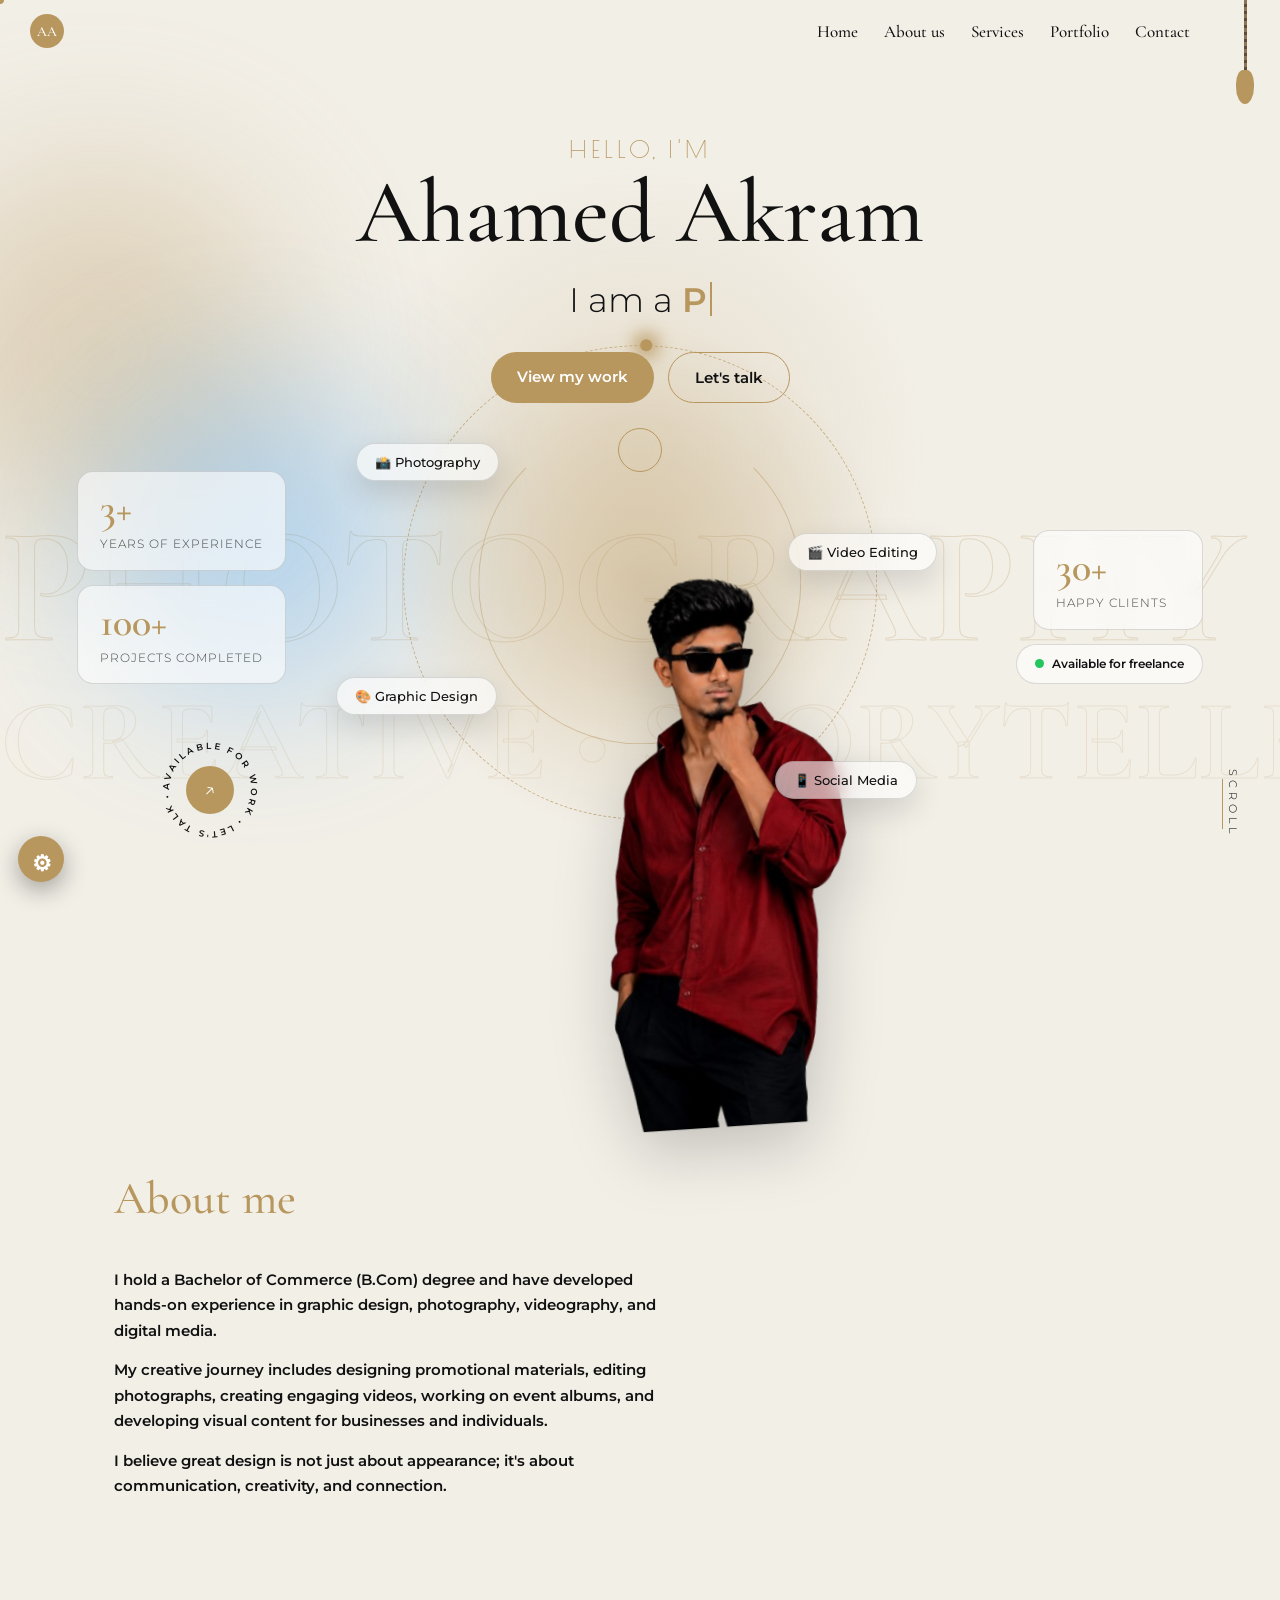
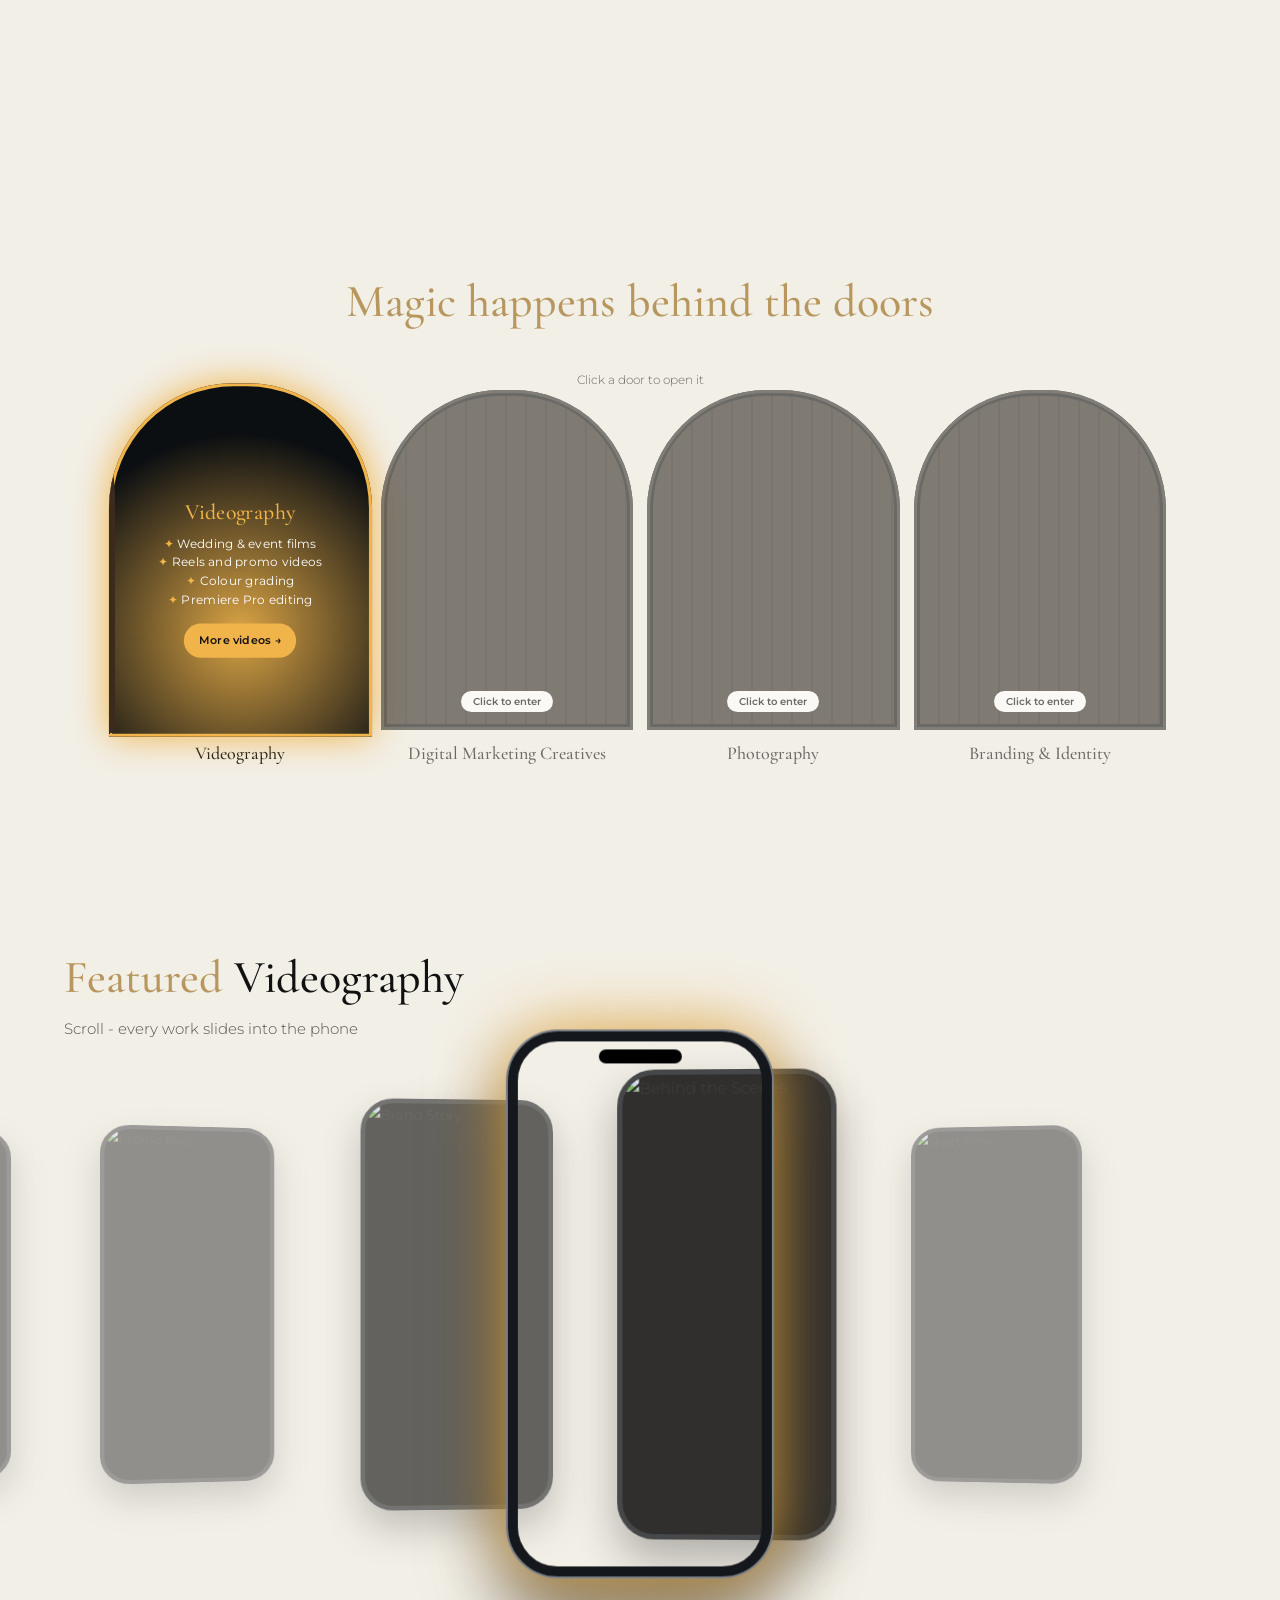
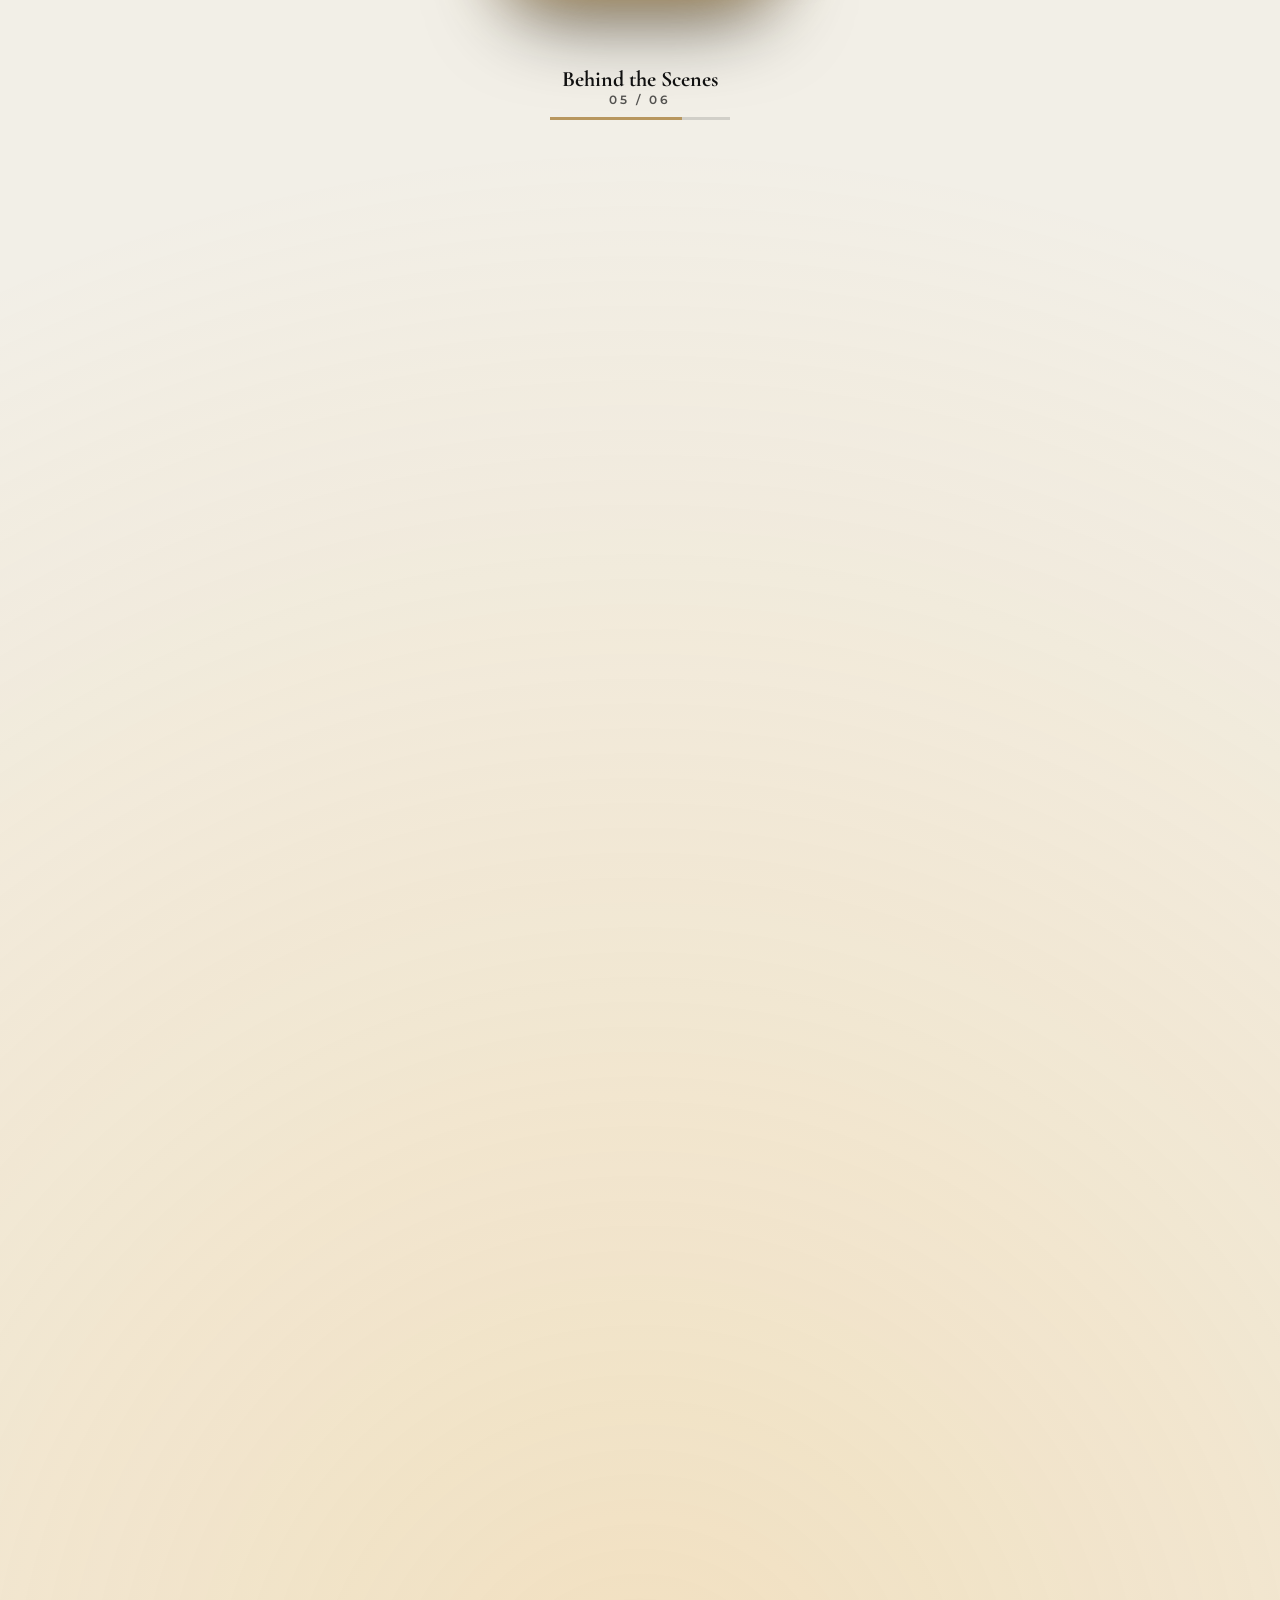
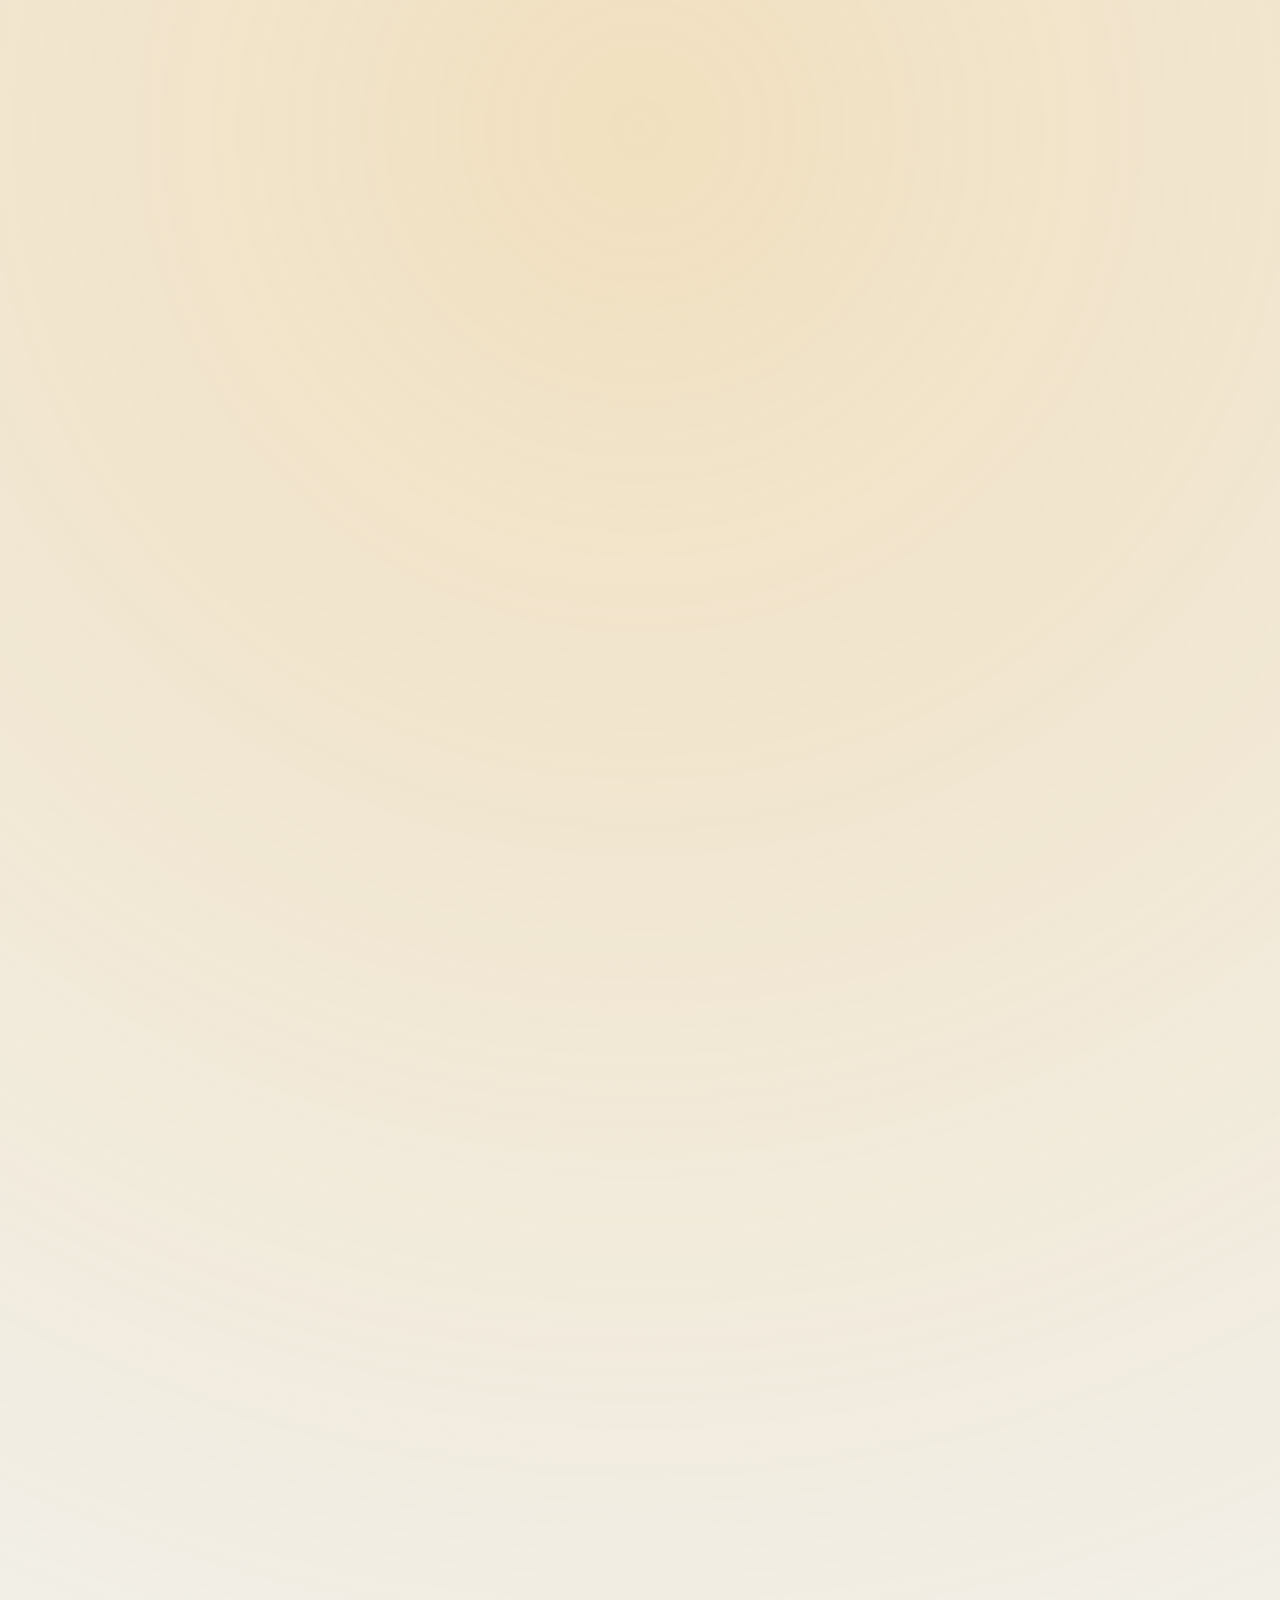
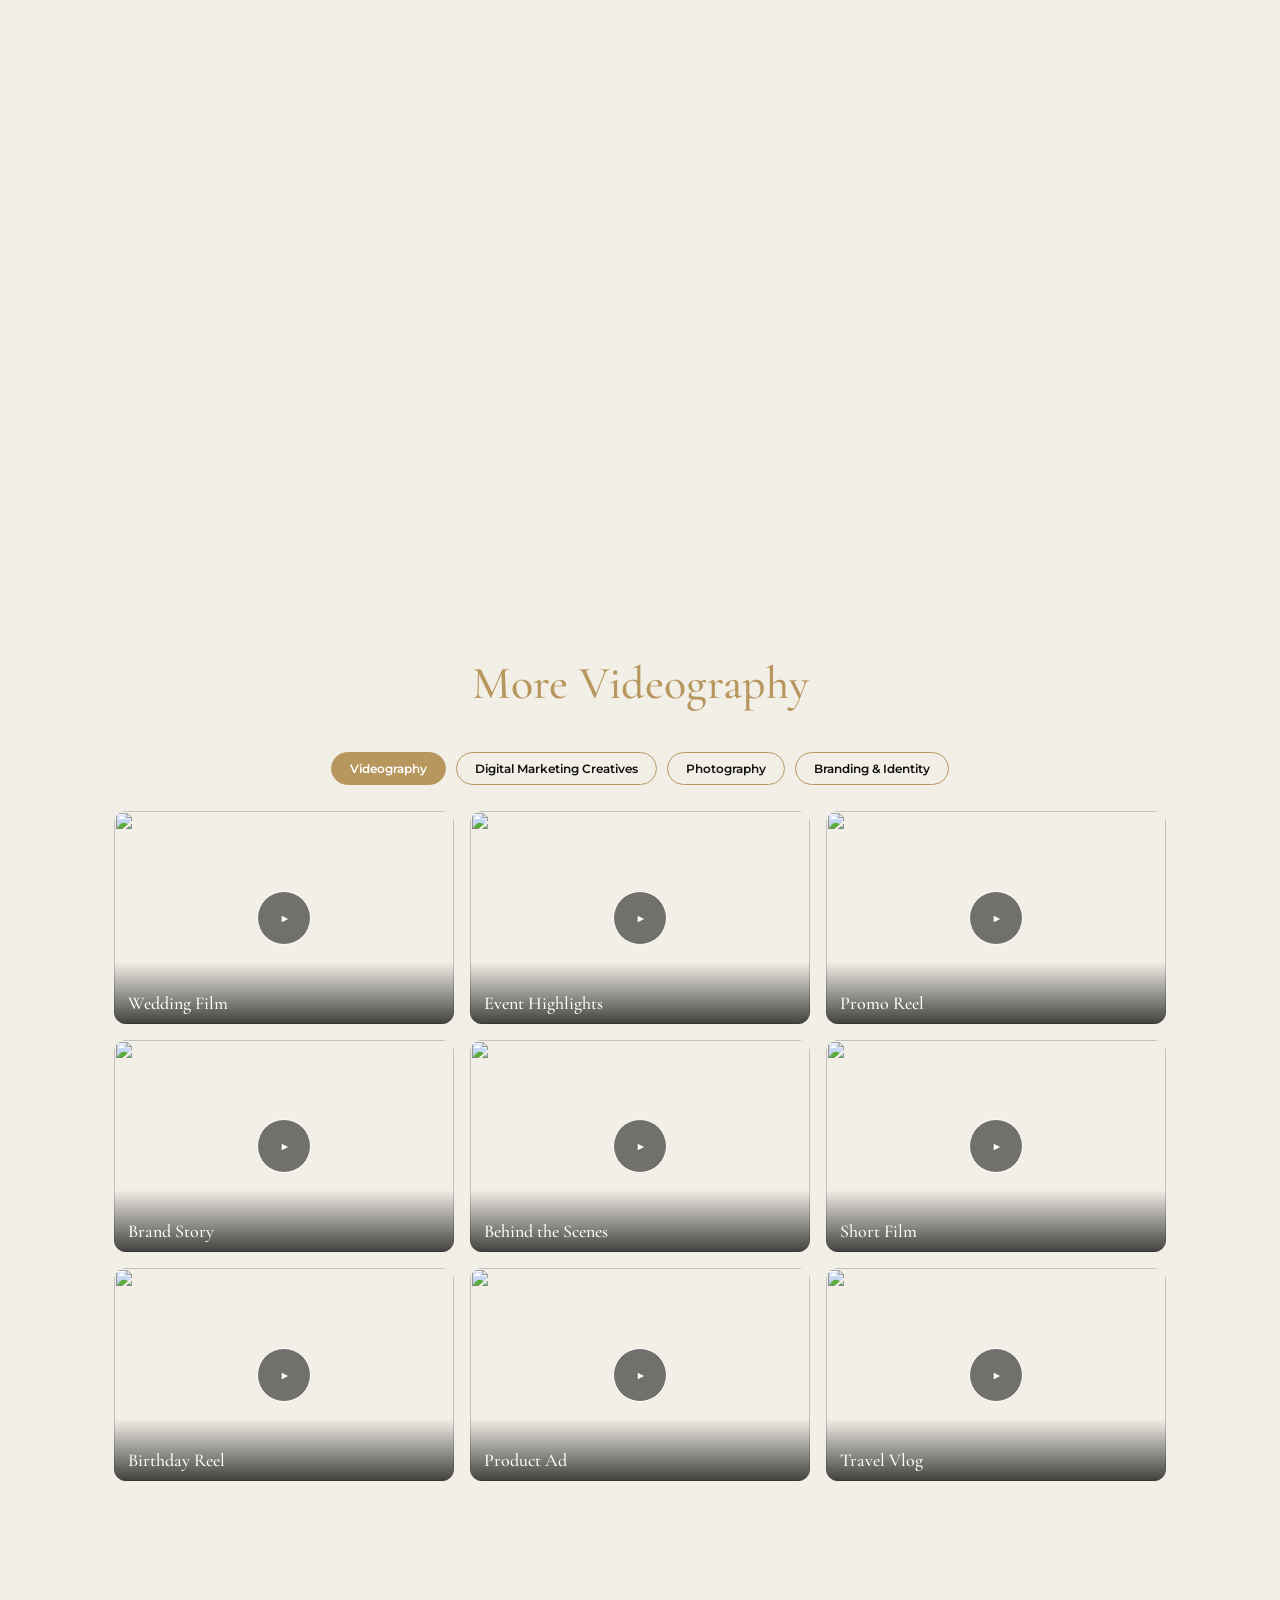
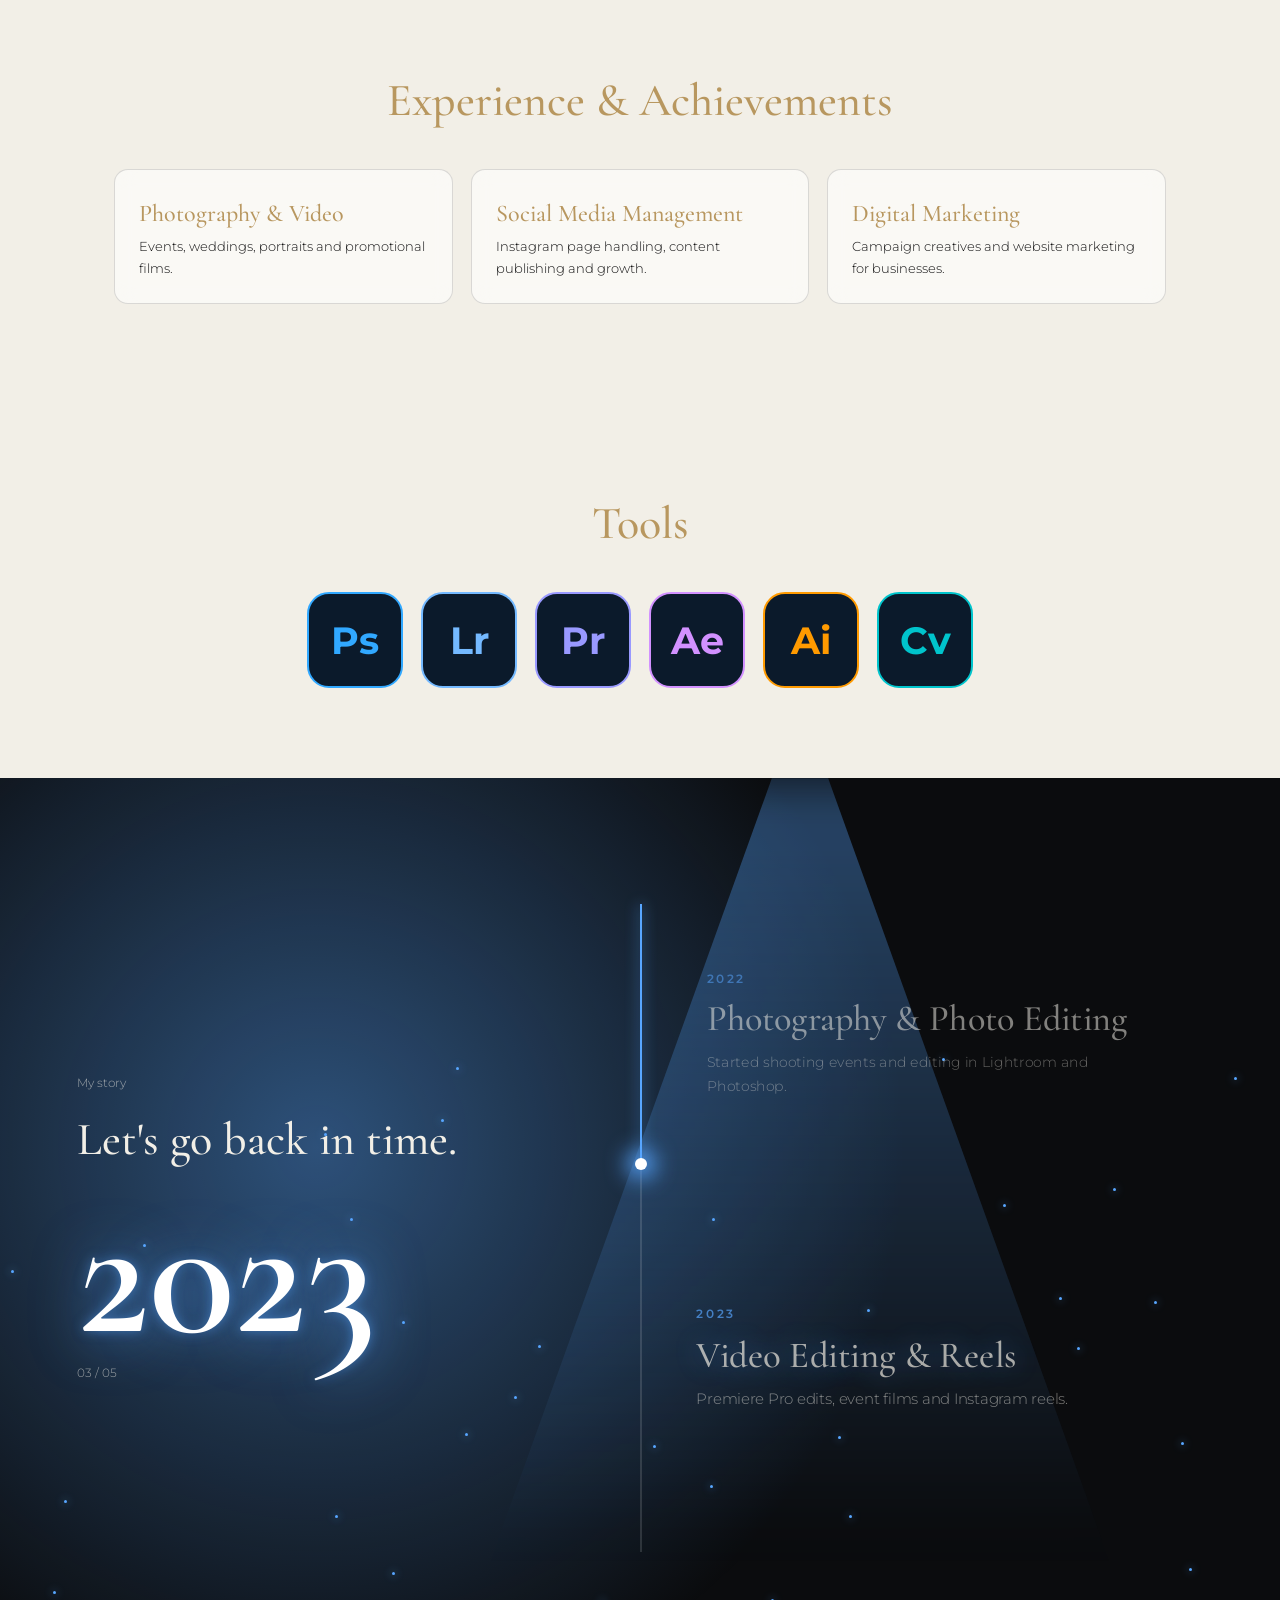
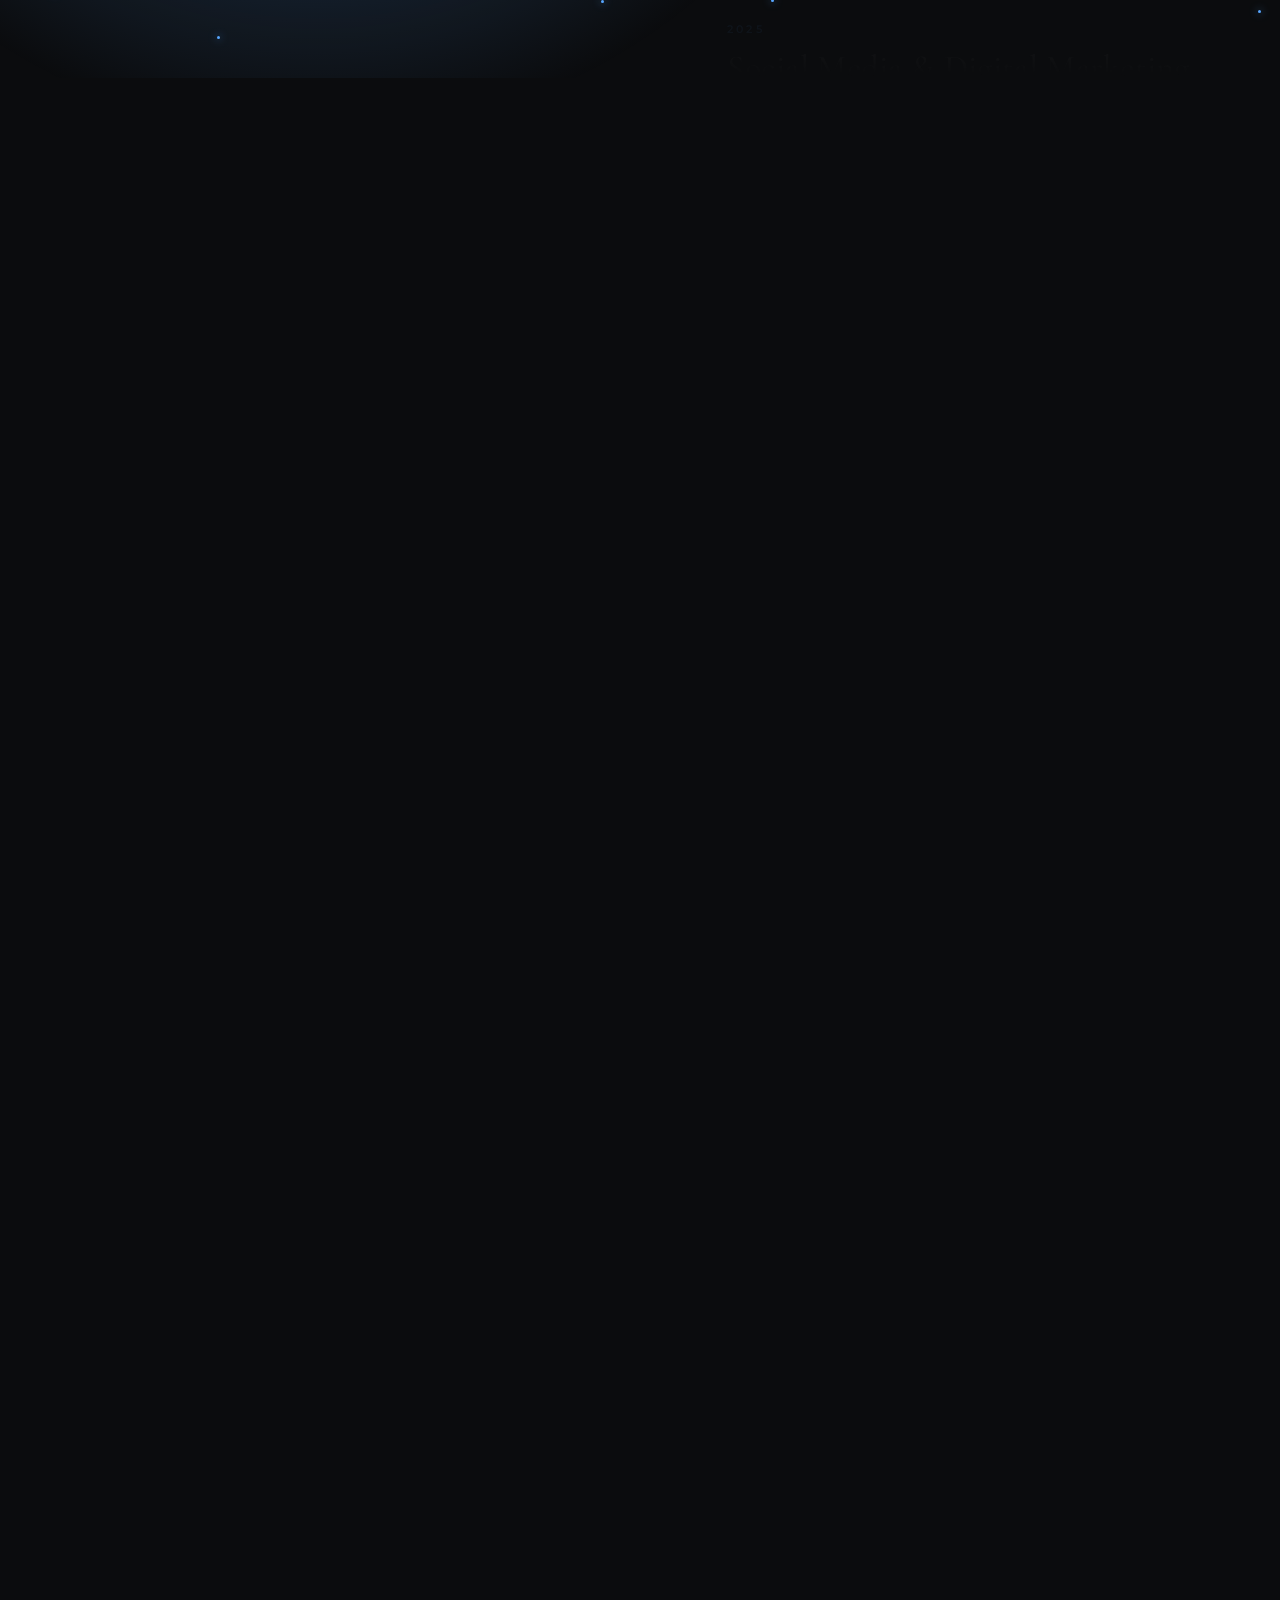
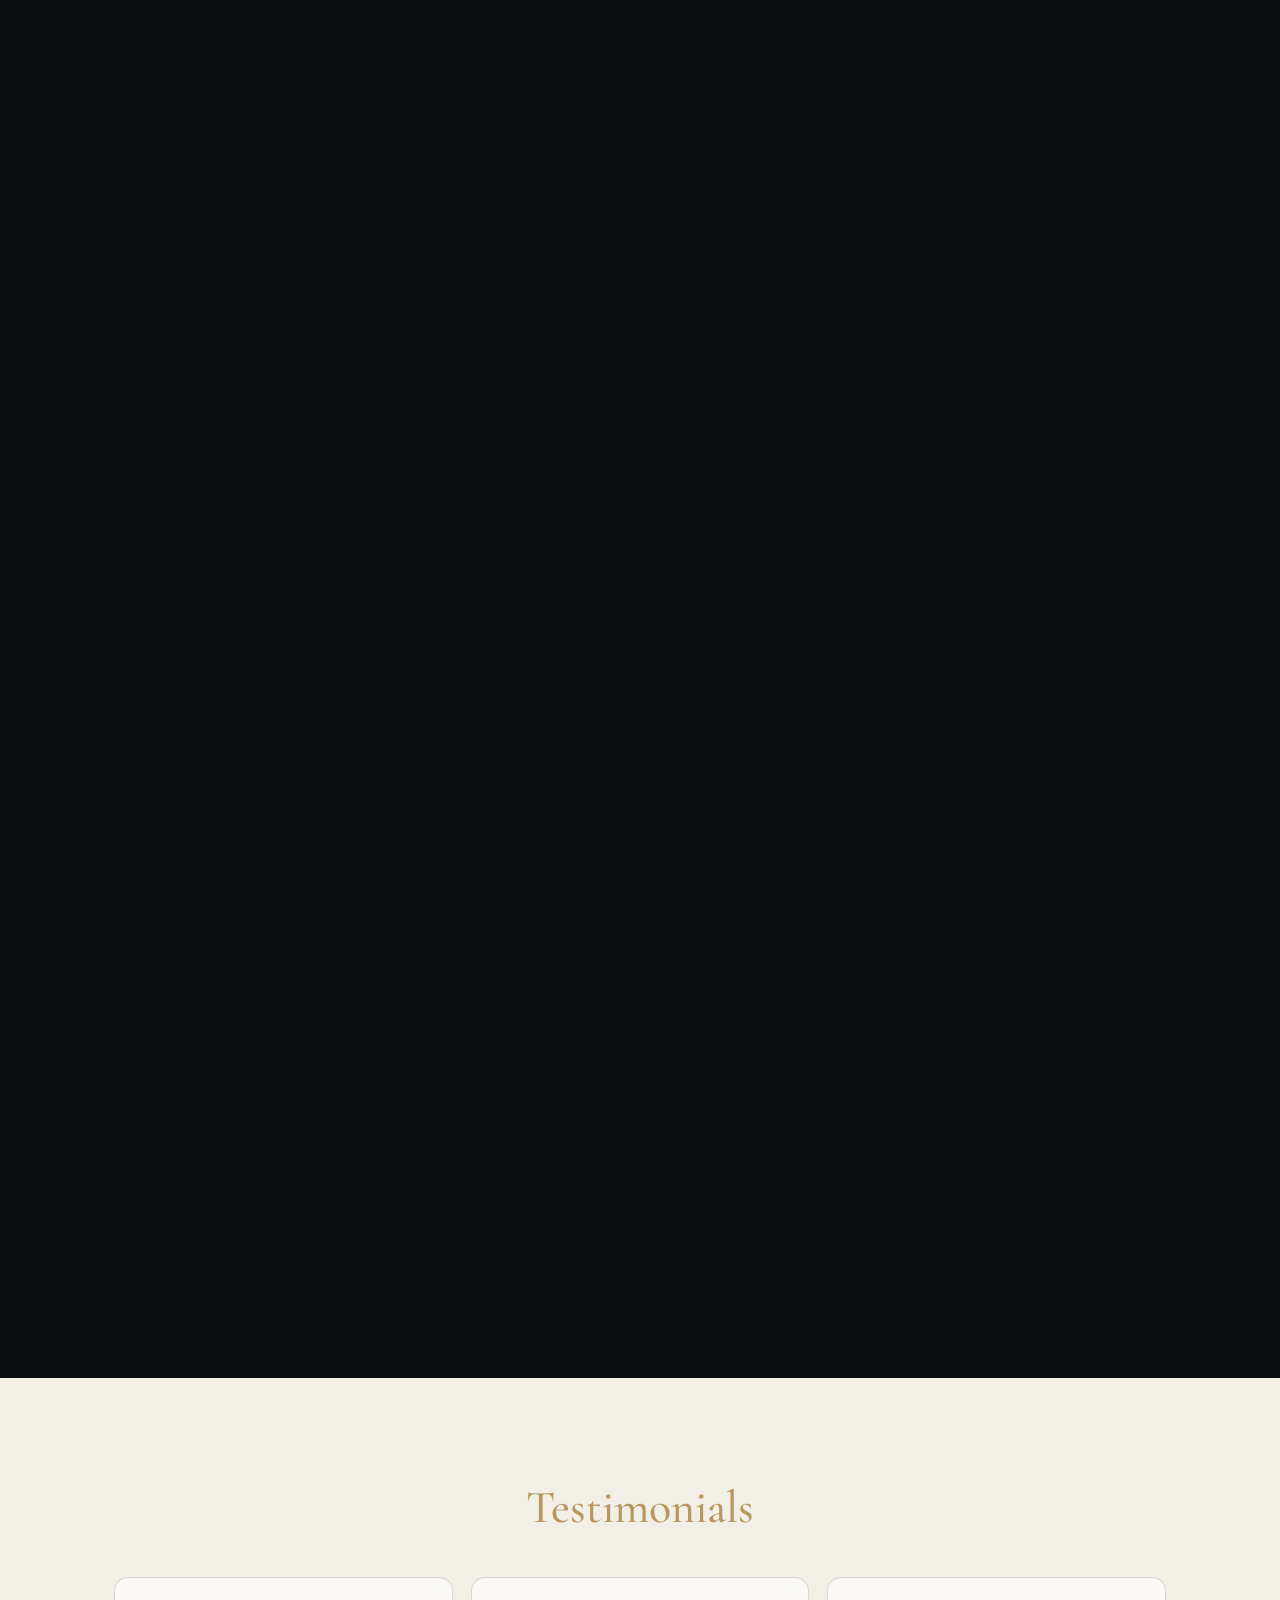
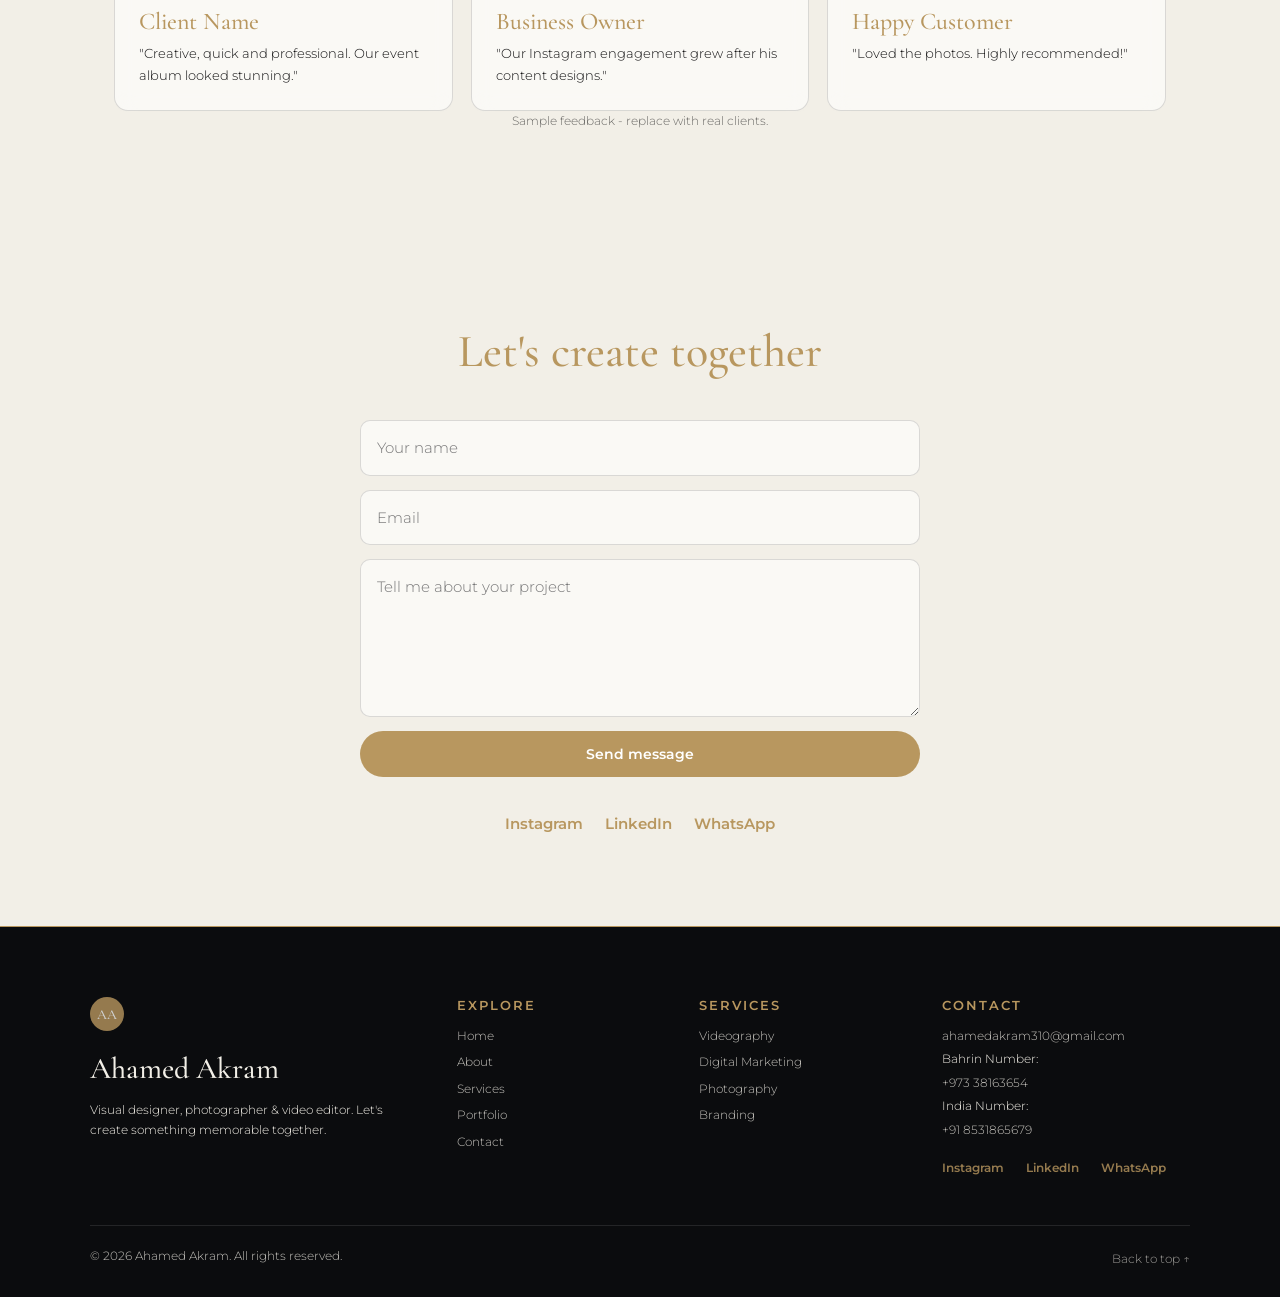
==== commit 7a676d10: "Update portfolio contact section" ====
--- a/index.html
+++ b/index.html
@@ -1,68 +1,256 @@
-<!DOCTYPE html>
-<html lang="en"><head><meta charset="utf-8"><meta name="viewport" content="width=device-width,initial-scale=1">
-<title>Ahamed Akram | Visual Designer, Photographer & Video Editor</title>
-<link href="https://fonts.googleapis.com/css2?family=Cormorant+Garamond:wght@400;500;600&family=Montserrat:wght@300;400;600&family=Poiret+One&family=Playfair+Display:wght@400;500;600&family=Poppins:wght@300;400;600&family=Space+Grotesk:wght@400;500;600&family=DM+Sans:wght@300;400;600&family=Syne:wght@400;600&family=Manrope:wght@300;400;600&family=Dancing+Script:wght@400;600&family=Quicksand:wght@300;400;600&display=swap" rel="stylesheet">
-<link rel="stylesheet" href="css/style.css"></head>
-<body>
-<!-- 01. PRELOADER: gold screen, spinning camera, flash -->
-<div id="pre"><div class="cam"><i class="reel a"></i><i class="reel b"></i><i class="body"></i><i class="lens"></i></div><div id="flash"></div></div>
-
-<header><a class="logo" href="#home">AA</a>
-<nav><a href="#home">Home</a><a href="#about">About us</a><a href="#services">Services</a><a href="#works">Portfolio</a><a href="#contact">Contact</a></nav></header>
-<!-- ONE photo: starts in the hero, travels down on scroll and lands in About -->
-<div id="mover"><img class="me" src="images/ahamed.png" alt="Ahamed Akram"></div>
-<!-- Pull the lamp cord to switch light / dark -->
-<div id="lamp" title="Pull me"><span class="cord"></span><span class="bulb"></span></div>
-
-<!-- 02. HERO -->
-<section id="home" class="hero">
-<p class="hello">Hello, I'm</p><h1>Ahamed Akram</h1>
-<p class="role">Visual Designer | Graphic Designer | Photographer | Video Editor</p>
-<div class="meslot" id="slot"></div></section>
-
-<!-- 03. ABOUT -->
-<section id="about" class="about wrap"><div class="rv"><h2>About me</h2>
-<p>I hold a Bachelor of Commerce (B.Com) degree and have developed hands-on experience in graphic design, photography, videography, and digital media.</p>
-<p>My creative journey includes designing promotional materials, editing photographs, creating engaging videos, working on event albums, and developing visual content for businesses and individuals.</p>
-<p>I believe great design is not just about appearance; it's about communication, creativity, and connection.</p></div>
-<div class="portrait rv" id="pslot"><b>✦</b><b>✦</b><b>✦</b><b>✦</b><b>✦</b></div></section>
-
-<!-- 04. EXPERTISE: four doors open on scroll / hover -->
-<section id="services" class="wrap"><h2 class="c rv">Magic happens behind the doors</h2><p class="c small">Click a door to open it</p>
-<div class="doors" id="doors"></div></section>
-
-<!-- 05. SELECTED WORKS: phone frame stays fixed, images slide into it as you scroll -->
-<section id="works" class="show"><div class="stick">
-<div class="shead"><h2>Featured <span id="cat">Videography</span></h2><p>Scroll - every work slides into the phone</p></div>
-<div class="track" id="track"></div><div class="frame" id="frame"><i></i></div>
-<div class="scap"><b id="cap"></b><span id="cnt"></span><div class="bar"><u id="bar"></u></div></div></div></section>
-
-<!-- 05b. MORE WORKS: the door button jumps here (videos, creatives, photos, brands) -->
-<section id="more" class="wrap"><h2 class="c rv">More <span id="mcat"></span></h2><div class="tabs" id="mtabs"></div><div class="mgrid" id="mgrid"></div></section>
-<div id="lb"><button id="lbx">&times;</button><div id="lbc"></div></div>
-<!-- 06. EXPERIENCE -->
-<section class="wrap"><h2 class="c rv">Experience &amp; Achievements</h2><div class="cards" id="exp"></div></section>
-<!-- 07. TOOLS -->
-<section class="wrap"><h2 class="c rv">Tools</h2><div class="tstage" id="tools"></div></section>
-<!-- 08. CREATIVE JOURNEY: scroll-driven timeline with moving light -->
-<section id="jsec" class="jr"><div class="jstick"><div class="jglow"></div><div class="jbeam"></div><div class="jdust" id="dust"></div>
-<div class="jleft"><p class="small">My story</p><h2>Let's go back in time.</h2><div class="year" id="yr"></div><p id="jc" class="small"></p></div>
-<div class="jright"><div class="jline"><u id="jf"><b></b></u></div><div class="jwrap"><div class="jlist" id="journey"></div></div></div></div></section>
-<!-- 09. TESTIMONIALS -->
-<section class="wrap"><h2 class="c rv">Testimonials</h2><div class="cards" id="testi"></div><p class="c small">Sample feedback - replace with real clients.</p></section>
-
-<!-- 10. CONTACT -->
-<section id="contact" class="wrap"><h2 class="c rv">Let's create together</h2>
-<form class="rv" action="mailto:youremail@example.com" method="post" enctype="text/plain">
-<input name="name" placeholder="Your name" required><input name="email" type="email" placeholder="Email" required>
-<textarea name="msg" rows="5" placeholder="Tell me about your project"></textarea><button>Send message</button></form>
-<div class="social" id="social"></div></section>
-<footer class="foot"><div class="fgrid">
-<div><a class="logo" href="#home">AA</a><h3>Ahamed Akram</h3><p>Visual designer, photographer &amp; video editor. Let's create something memorable together.</p></div>
-<div><h4>Explore</h4><a href="#home">Home</a><a href="#about">About</a><a href="#services">Services</a><a href="#works">Portfolio</a><a href="#contact">Contact</a></div>
-<div><h4>Services</h4><a href="#services">Videography</a><a href="#services">Digital Marketing</a><a href="#services">Photography</a><a href="#services">Branding</a></div>
-<div><h4>Contact</h4><a href="mailto:youremail@example.com">youremail@example.com</a><a href="tel:+910000000000">+91 00000 00000</a><div class="social" id="fsocial"></div></div></div>
-<div class="fbot"><span>© 2026 Ahamed Akram. All rights reserved.</span><a href="#home">Back to top &uarr;</a></div></footer>
-
-<button id="cfgb" title="Theme, colour &amp; font">&#9881;</button><div id="cfg"></div>
-<script src="js/script.js"></script></body></html>
+<!doctype html>
+<html lang="en">
+  <head>
+    <meta charset="utf-8" />
+    <meta name="viewport" content="width=device-width,initial-scale=1" />
+    <title>Ahamed Akram | Visual Designer, Photographer & Video Editor</title>
+    <link
+      href="https://fonts.googleapis.com/css2?family=Cormorant+Garamond:wght@400;500;600&family=Montserrat:wght@300;400;600&family=Poiret+One&family=Playfair+Display:wght@400;500;600&family=Poppins:wght@300;400;600&family=Space+Grotesk:wght@400;500;600&family=DM+Sans:wght@300;400;600&family=Syne:wght@400;600&family=Manrope:wght@300;400;600&family=Dancing+Script:wght@400;600&family=Quicksand:wght@300;400;600&display=swap"
+      rel="stylesheet"
+    />
+    <link rel="stylesheet" href="css/style.css" />
+  </head>
+  <body>
+    <!-- 01. PRELOADER: gold screen, spinning camera, flash -->
+    <div id="pre">
+      <div class="cam">
+        <i class="reel a"></i><i class="reel b"></i><i class="body"></i
+        ><i class="lens"></i>
+      </div>
+      <div id="flash"></div>
+    </div>
+
+    <header>
+      <a class="logo" href="#home">AA</a>
+      <nav>
+        <a href="#home">Home</a><a href="#about">About us</a
+        ><a href="#services">Services</a><a href="#works">Portfolio</a
+        ><a href="#contact">Contact</a>
+      </nav>
+    </header>
+    <!-- ONE photo: starts in the hero, travels down on scroll and lands in About -->
+    <div id="mover">
+      <img class="me" src="images/ahamed.png" alt="Ahamed Akram" />
+    </div>
+    <!-- Pull the lamp cord to switch light / dark -->
+    <div id="lamp" title="Pull me">
+      <span class="cord"></span><span class="bulb"></span>
+    </div>
+
+    <!-- 02. HERO -->
+    <section id="home" class="hero">
+      <!-- background layers: moving outline words, glow blobs, floating sparkles -->
+      <div class="hmq">
+        <span
+          >PHOTOGRAPHY &bull; VIDEOGRAPHY &bull; DESIGN &bull; BRANDING &bull;
+          PHOTOGRAPHY &bull; VIDEOGRAPHY &bull; DESIGN &bull; BRANDING &bull;
+        </span>
+      </div>
+      <div class="hmq r">
+        <span
+          >CREATIVE &bull; STORYTELLER &bull; EDITOR &bull; CREATOR &bull;
+          CREATIVE &bull; STORYTELLER &bull; EDITOR &bull; CREATOR &bull;
+        </span>
+      </div>
+      <i class="hblob a"></i><i class="hblob b"></i>
+      <div class="hdust" id="hdust"></div>
+      <p class="hello">Hello, I'm</p>
+      <h1>Ahamed Akram</h1>
+      <p class="role">I am a <span id="typed"></span><i class="caret"></i></p>
+      <div class="cta">
+        <a class="btn" href="#works">View my work</a
+        ><a class="btn ghost" href="#contact">Let's talk</a>
+      </div>
+      <div class="hl" id="hl"></div>
+      <div class="hr" id="hr"></div>
+      <div class="badge">
+        <svg viewBox="0 0 120 120">
+          <defs>
+            <path
+              id="cp"
+              d="M60,60 m-44,0 a44,44 0 1,1 88,0 a44,44 0 1,1 -88,0"
+            />
+          </defs>
+          <text>
+            <textPath href="#cp" textLength="272" lengthAdjust="spacing">
+              AVAILABLE FOR WORK &bull; LET'S TALK &bull;
+            </textPath>
+          </text></svg
+        ><a href="#contact">&#8599;</a>
+      </div>
+      <div class="scrollhint">Scroll</div>
+      <!-- the photo sits here at first, then travels to About. Halo + chips surround it -->
+      <div class="meslot" id="slot">
+        <div class="halo"><i class="orb"></i></div>
+        <span class="chip" data-d="26" style="top: 8%; left: -36%"
+          >&#128248; Photography</span
+        ><span class="chip" data-d="-20" style="top: 26%; right: -40%"
+          >&#127916; Video Editing</span
+        >
+        <span class="chip" data-d="32" style="top: 55%; left: -42%"
+          >&#127912; Graphic Design</span
+        ><span class="chip" data-d="-28" style="top: 72%; right: -34%"
+          >&#128241; Social Media</span
+        >
+      </div>
+    </section>
+
+    <!-- 03. ABOUT -->
+    <section id="about" class="about wrap">
+      <div class="rv">
+        <h2>About me</h2>
+        <p>
+          I hold a Bachelor of Commerce (B.Com) degree and have developed
+          hands-on experience in graphic design, photography, videography, and
+          digital media.
+        </p>
+        <p>
+          My creative journey includes designing promotional materials, editing
+          photographs, creating engaging videos, working on event albums, and
+          developing visual content for businesses and individuals.
+        </p>
+        <p>
+          I believe great design is not just about appearance; it's about
+          communication, creativity, and connection.
+        </p>
+      </div>
+      <div class="portrait rv" id="pslot">
+        <b>✦</b><b>✦</b><b>✦</b><b>✦</b><b>✦</b>
+      </div>
+    </section>
+
+    <!-- 04. EXPERTISE: four doors open on scroll / hover -->
+    <section id="services" class="wrap">
+      <h2 class="c rv">Magic happens behind the doors</h2>
+      <p class="c small">Click a door to open it</p>
+      <div class="doors" id="doors"></div>
+    </section>
+
+    <!-- 05. SELECTED WORKS: phone frame stays fixed, images slide into it as you scroll -->
+    <section id="works" class="show">
+      <div class="stick">
+        <div class="shead">
+          <h2>Featured <span id="cat">Videography</span></h2>
+          <p>Scroll - every work slides into the phone</p>
+        </div>
+        <div class="track" id="track"></div>
+        <div class="frame" id="frame"><i></i></div>
+        <div class="scap">
+          <b id="cap"></b><span id="cnt"></span>
+          <div class="bar"><u id="bar"></u></div>
+        </div>
+      </div>
+    </section>
+
+    <!-- 05b. MORE WORKS: the door button jumps here (videos, creatives, photos, brands) -->
+    <section id="more" class="wrap">
+      <h2 class="c rv">More <span id="mcat"></span></h2>
+      <div class="tabs" id="mtabs"></div>
+      <div class="mgrid" id="mgrid"></div>
+    </section>
+    <div id="lb">
+      <button id="lbx">&times;</button>
+      <div id="lbc"></div>
+    </div>
+    <!-- 06. EXPERIENCE -->
+    <section class="wrap">
+      <h2 class="c rv">Experience &amp; Achievements</h2>
+      <div class="cards" id="exp"></div>
+    </section>
+    <!-- 07. TOOLS -->
+    <section class="wrap">
+      <h2 class="c rv">Tools</h2>
+      <div class="tstage" id="tools"></div>
+    </section>
+    <!-- 08. CREATIVE JOURNEY: scroll-driven timeline with moving light -->
+    <section id="jsec" class="jr">
+      <div class="jstick">
+        <div class="jglow"></div>
+        <div class="jbeam"></div>
+        <div class="jdust" id="dust"></div>
+        <div class="jleft">
+          <p class="small">My story</p>
+          <h2>Let's go back in time.</h2>
+          <div class="year" id="yr"></div>
+          <p id="jc" class="small"></p>
+        </div>
+        <div class="jright">
+          <div class="jline">
+            <u id="jf"><b></b></u>
+          </div>
+          <div class="jwrap"><div class="jlist" id="journey"></div></div>
+        </div>
+      </div>
+    </section>
+    <!-- 09. TESTIMONIALS -->
+    <section class="wrap">
+      <h2 class="c rv">Testimonials</h2>
+      <div class="cards" id="testi"></div>
+      <p class="c small">Sample feedback - replace with real clients.</p>
+    </section>
+
+    <!-- 10. CONTACT -->
+    <section id="contact" class="wrap">
+      <h2 class="c rv">Let's create together</h2>
+      <form
+        class="rv"
+        action="mailto:youremail@example.com"
+        method="post"
+        enctype="text/plain"
+      >
+        <input name="name" placeholder="Your name" required /><input
+          name="email"
+          type="email"
+          placeholder="Email"
+          required
+        />
+        <textarea
+          name="msg"
+          rows="5"
+          placeholder="Tell me about your project"
+        ></textarea
+        ><button>Send message</button>
+      </form>
+      <div class="social" id="social"></div>
+    </section>
+    <footer class="foot">
+      <div class="fgrid">
+        <div>
+          <a class="logo" href="#home">AA</a>
+          <h3>Ahamed Akram</h3>
+          <p>
+            Visual designer, photographer &amp; video editor. Let's create
+            something memorable together.
+          </p>
+        </div>
+        <div>
+          <h4>Explore</h4>
+          <a href="#home">Home</a><a href="#about">About</a
+          ><a href="#services">Services</a><a href="#works">Portfolio</a
+          ><a href="#contact">Contact</a>
+        </div>
+        <div>
+          <h4>Services</h4>
+          <a href="#services">Videography</a
+          ><a href="#services">Digital Marketing</a
+          ><a href="#services">Photography</a><a href="#services">Branding</a>
+        </div>
+        <div>
+          <h4>Contact</h4>
+          <a href="mailto:ahamedakram310@gmail.com">ahamedakram310@gmail.com</a>
+          <p>Bahrin Number:<a href="tel:+973 38163654">+973 38163654</a></p>
+          <p>India Number:<a href="tel:+91 8531865679">+91 8531865679</a></p>
+          <div class="social" id="fsocial"></div>
+        </div>
+      </div>
+      <div class="fbot">
+        <span>© 2026 Ahamed Akram. All rights reserved.</span
+        ><a href="#home">Back to top &uarr;</a>
+      </div>
+    </footer>
+
+    <button id="cfgb" title="Theme, colour &amp; font">&#9881;</button>
+    <div id="cfg"></div>
+    <script src="js/script.js"></script>
+  </body>
+</html>
--- a/css/style.css
+++ b/css/style.css
@@ -1,185 +1,1939 @@
-:root{--fh:'Cormorant Garamond';--fb:'Montserrat';--bg:#f2efe7;--fg:#111;--gold:#b8975f;--card:#fff9;--line:#0002}
-body.dark{--bg:#161c22;--fg:#f2efe7;--card:#ffffff0d;--line:#fff2}
-*{box-sizing:border-box;margin:0}html{scroll-behavior:smooth}
-body{background:var(--bg);color:var(--fg);font:300 15px/1.7 var(--fb),sans-serif;transition:.6s;overflow-x:hidden}
-h1,h2,h3{font-family:var(--fh),serif;font-weight:500}
-img{max-width:100%;display:block}a{color:inherit;text-decoration:none}
-.wrap{max-width:1100px;margin:auto;padding:90px 24px}
-h2{font-size:clamp(30px,5vw,46px);color:var(--gold);margin-bottom:30px}.c{text-align:center}.small{font-size:12px;opacity:.6}
+:root {
+  --fh: "Cormorant Garamond";
+  --fb: "Montserrat";
+  --bg: #f2efe7;
+  --fg: #111;
+  --gold: #b8975f;
+  --card: #fff9;
+  --line: #0002;
+}
+body.dark {
+  --bg: #161c22;
+  --fg: #f2efe7;
+  --card: #ffffff0d;
+  --line: #fff2;
+}
+* {
+  box-sizing: border-box;
+  margin: 0;
+}
+html {
+  scroll-behavior: smooth;
+}
+body {
+  background: var(--bg);
+  color: var(--fg);
+  font:
+    300 15px/1.7 var(--fb),
+    sans-serif;
+  transition: 0.6s;
+  overflow-x: hidden;
+}
+h1,
+h2,
+h3 {
+  font-family: var(--fh), serif;
+  font-weight: 500;
+}
+img {
+  max-width: 100%;
+  display: block;
+}
+a {
+  color: inherit;
+  text-decoration: none;
+}
+.wrap {
+  max-width: 1100px;
+  margin: auto;
+  padding: 90px 24px;
+}
+h2 {
+  font-size: clamp(30px, 5vw, 46px);
+  color: var(--gold);
+  margin-bottom: 30px;
+}
+.c {
+  text-align: center;
+}
+.small {
+  font-size: 12px;
+  opacity: 0.6;
+}
 /* preloader */
-#pre{position:fixed;inset:0;z-index:99;display:grid;place-items:center;background:linear-gradient(135deg,#f7c52c,#ee8f1c);transition:opacity .8s}
-.cam{position:relative;width:200px;height:170px;animation:spin 2.2s ease-in-out infinite;transform-style:preserve-3d}
-.cam i{position:absolute;background:#f2b21f;box-shadow:inset -8px -8px 0 #0002,0 20px 30px #0003}
-.reel{width:80px;height:80px;border-radius:50%;top:0}.a{left:20px}.b{left:92px;width:70px;height:70px;top:6px}
-.body{left:50px;top:70px;width:110px;height:80px;border-radius:6px}.lens{left:0;top:88px;width:60px;height:46px;border-radius:8px 0 0 8px}
-@keyframes spin{50%{transform:rotateY(180deg)}100%{transform:rotateY(360deg)}}
-#flash{position:absolute;inset:0;background:#fff;opacity:0;pointer-events:none}
-#pre.go #flash{animation:fl .7s forwards}#pre.out{opacity:0;pointer-events:none}
-@keyframes fl{0%{opacity:0}30%{opacity:1}100%{opacity:1}}
+#pre {
+  position: fixed;
+  inset: 0;
+  z-index: 99;
+  display: grid;
+  place-items: center;
+  background: linear-gradient(135deg, #f7c52c, #ee8f1c);
+  transition: opacity 0.8s;
+}
+.cam {
+  position: relative;
+  width: 200px;
+  height: 170px;
+  animation: spin 2.2s ease-in-out infinite;
+  transform-style: preserve-3d;
+}
+.cam i {
+  position: absolute;
+  background: #f2b21f;
+  box-shadow:
+    inset -8px -8px 0 #0002,
+    0 20px 30px #0003;
+}
+.reel {
+  width: 80px;
+  height: 80px;
+  border-radius: 50%;
+  top: 0;
+}
+.a {
+  left: 20px;
+}
+.b {
+  left: 92px;
+  width: 70px;
+  height: 70px;
+  top: 6px;
+}
+.body {
+  left: 50px;
+  top: 70px;
+  width: 110px;
+  height: 80px;
+  border-radius: 6px;
+}
+.lens {
+  left: 0;
+  top: 88px;
+  width: 60px;
+  height: 46px;
+  border-radius: 8px 0 0 8px;
+}
+@keyframes spin {
+  50% {
+    transform: rotateY(180deg);
+  }
+  100% {
+    transform: rotateY(360deg);
+  }
+}
+#flash {
+  position: absolute;
+  inset: 0;
+  background: #fff;
+  opacity: 0;
+  pointer-events: none;
+}
+#pre.go #flash {
+  animation: fl 0.7s forwards;
+}
+#pre.out {
+  opacity: 0;
+  pointer-events: none;
+}
+@keyframes fl {
+  0% {
+    opacity: 0;
+  }
+  30% {
+    opacity: 1;
+  }
+  100% {
+    opacity: 1;
+  }
+}
 /* header + lamp */
-header{position:fixed;top:0;left:0;right:0;z-index:20;display:flex;justify-content:space-between;align-items:center;padding:14px 30px}
-.logo{width:34px;height:34px;border-radius:50%;background:var(--gold);color:#fff;display:grid;place-items:center;font:500 14px var(--fh)}
-nav{display:flex;gap:26px;margin-right:60px}nav a{font:500 17px var(--fh);transition:.3s}nav a:hover{color:var(--gold)}
-#lamp{position:fixed;top:0;right:26px;z-index:30;cursor:pointer;display:flex;flex-direction:column;align-items:center;transition:transform .35s}
-.cord{width:3px;height:70px;background:repeating-linear-gradient(#8a7556 0 4px,#5d4d36 4px 7px)}
-.bulb{width:18px;height:34px;border-radius:40% 40% 50% 50%;background:var(--gold);transition:.4s}
-body.dark .bulb{box-shadow:0 0 40px 12px color-mix(in srgb,var(--gold) 53%,transparent)}#lamp.pull{transform:translateY(22px)}
+header {
+  position: fixed;
+  top: 0;
+  left: 0;
+  right: 0;
+  z-index: 20;
+  display: flex;
+  justify-content: space-between;
+  align-items: center;
+  padding: 14px 30px;
+}
+.logo {
+  width: 34px;
+  height: 34px;
+  border-radius: 50%;
+  background: var(--gold);
+  color: #fff;
+  display: grid;
+  place-items: center;
+  font: 500 14px var(--fh);
+}
+nav {
+  display: flex;
+  gap: 26px;
+  margin-right: 60px;
+}
+nav a {
+  font: 500 17px var(--fh);
+  transition: 0.3s;
+}
+nav a:hover {
+  color: var(--gold);
+}
+#lamp {
+  position: fixed;
+  top: 0;
+  right: 26px;
+  z-index: 30;
+  cursor: pointer;
+  display: flex;
+  flex-direction: column;
+  align-items: center;
+  transition: transform 0.35s;
+}
+.cord {
+  width: 3px;
+  height: 70px;
+  background: repeating-linear-gradient(#8a7556 0 4px, #5d4d36 4px 7px);
+}
+.bulb {
+  width: 18px;
+  height: 34px;
+  border-radius: 40% 40% 50% 50%;
+  background: var(--gold);
+  transition: 0.4s;
+}
+body.dark .bulb {
+  box-shadow: 0 0 40px 12px color-mix(in srgb, var(--gold) 53%, transparent);
+}
+#lamp.pull {
+  transform: translateY(22px);
+}
 /* hero */
-.hero{min-height:100vh;display:flex;flex-direction:column;align-items:center;padding-top:15vh;text-align:center;overflow:hidden}
-.hello{font:400 24px 'Poiret One';letter-spacing:4px;color:var(--gold);text-transform:uppercase}
-.hero h1{font-size:clamp(44px,8vw,90px);line-height:1.1;position:relative;z-index:2}
-.role{font-size:clamp(16px,2.4vw,26px);color:var(--gold);max-width:700px;margin:14px 20px}
-.me{width:min(330px,70vw);margin-top:auto;filter:drop-shadow(0 20px 30px #0003)}
-.hello,.hero h1,.role,.me{opacity:0;transform:translateY(30px);transition:1s}
-body.ready .hello,body.ready .hero h1,body.ready .role,body.ready .me{opacity:1;transform:none}
-body.ready .hero h1{transition-delay:.2s}body.ready .role{transition-delay:.5s}body.ready .me{transition-delay:.8s}
+.hero {
+  min-height: 100vh;
+  display: flex;
+  flex-direction: column;
+  align-items: center;
+  padding-top: 15vh;
+  text-align: center;
+  overflow: hidden;
+}
+.hello {
+  font: 400 24px "Poiret One";
+  letter-spacing: 4px;
+  color: var(--gold);
+  text-transform: uppercase;
+}
+.hero h1 {
+  font-size: clamp(44px, 8vw, 90px);
+  line-height: 1.1;
+  position: relative;
+  z-index: 2;
+}
+.role {
+  font-size: clamp(16px, 2.4vw, 26px);
+  color: var(--gold);
+  max-width: 700px;
+  margin: 14px 20px;
+}
+.me {
+  width: min(330px, 70vw);
+  margin-top: auto;
+  filter: drop-shadow(0 20px 30px #0003);
+}
+.hello,
+.hero h1,
+.role,
+.me {
+  opacity: 0;
+  transform: translateY(30px);
+  transition: 1s;
+}
+body.ready .hello,
+body.ready .hero h1,
+body.ready .role,
+body.ready .me {
+  opacity: 1;
+  transform: none;
+}
+body.ready .hero h1 {
+  transition-delay: 0.2s;
+}
+body.ready .role {
+  transition-delay: 0.5s;
+}
+body.ready .me {
+  transition-delay: 0.8s;
+}
 /* about */
-.about{display:grid;grid-template-columns:1.2fr 1fr;gap:40px;align-items:center}.about p{margin-bottom:14px;font-weight:600}
-.portrait{position:relative}.portrait b{position:absolute;color:var(--gold);animation:tw 2.4s infinite}
-.portrait b:nth-of-type(1){top:5%;left:8%}.portrait b:nth-of-type(2){top:15%;right:2%;color:#e9a5a5}
-.portrait b:nth-of-type(3){top:50%;left:-4%}.portrait b:nth-of-type(4){bottom:25%;right:-3%}.portrait b:nth-of-type(5){top:-2%;left:50%}
-.portrait b:nth-of-type(even){animation-delay:1s}@keyframes tw{50%{transform:scale(.3);opacity:.3}}
+.about {
+  display: grid;
+  grid-template-columns: 1.2fr 1fr;
+  gap: 40px;
+  align-items: center;
+}
+.about p {
+  margin-bottom: 14px;
+  font-weight: 600;
+}
+.portrait {
+  position: relative;
+}
+.portrait b {
+  position: absolute;
+  color: var(--gold);
+  animation: tw 2.4s infinite;
+}
+.portrait b:nth-of-type(1) {
+  top: 5%;
+  left: 8%;
+}
+.portrait b:nth-of-type(2) {
+  top: 15%;
+  right: 2%;
+  color: #e9a5a5;
+}
+.portrait b:nth-of-type(3) {
+  top: 50%;
+  left: -4%;
+}
+.portrait b:nth-of-type(4) {
+  bottom: 25%;
+  right: -3%;
+}
+.portrait b:nth-of-type(5) {
+  top: -2%;
+  left: 50%;
+}
+.portrait b:nth-of-type(even) {
+  animation-delay: 1s;
+}
+@keyframes tw {
+  50% {
+    transform: scale(0.3);
+    opacity: 0.3;
+  }
+}
 /* doors */
-.doors{display:grid;grid-template-columns:repeat(4,1fr);gap:14px}
-.door{text-align:center;font:500 18px var(--fh)}
-.arch{position:relative;height:300px;border-radius:120px 120px 0 0;overflow:hidden;background:#0c0f12;margin-bottom:12px;perspective:700px;box-shadow:inset 0 0 0 3px #3a3128;transition:.8s}
-.glow{position:absolute;inset:0;opacity:0;transition:1s;background:radial-gradient(circle at 50% 70%,var(--c),transparent 70%)}
-.leaf{position:absolute;inset:6px;border-radius:112px 112px 0 0;transform-origin:left;transition:transform 1.2s cubic-bezier(.3,.7,.2,1);background:repeating-linear-gradient(90deg,#3b2a1d 0 18px,#2f2218 18px 20px)}
-.door.open .leaf{transform:rotateY(-105deg)}.door.open .glow{opacity:.9}
-.door.open .arch{box-shadow:inset 0 0 0 3px var(--c),0 0 35px var(--c)}
+.doors {
+  display: grid;
+  grid-template-columns: repeat(4, 1fr);
+  gap: 14px;
+}
+.door {
+  text-align: center;
+  font: 500 18px var(--fh);
+}
+.arch {
+  position: relative;
+  height: 300px;
+  border-radius: 120px 120px 0 0;
+  overflow: hidden;
+  background: #0c0f12;
+  margin-bottom: 12px;
+  perspective: 700px;
+  box-shadow: inset 0 0 0 3px #3a3128;
+  transition: 0.8s;
+}
+.glow {
+  position: absolute;
+  inset: 0;
+  opacity: 0;
+  transition: 1s;
+  background: radial-gradient(circle at 50% 70%, var(--c), transparent 70%);
+}
+.leaf {
+  position: absolute;
+  inset: 6px;
+  border-radius: 112px 112px 0 0;
+  transform-origin: left;
+  transition: transform 1.2s cubic-bezier(0.3, 0.7, 0.2, 1);
+  background: repeating-linear-gradient(
+    90deg,
+    #3b2a1d 0 18px,
+    #2f2218 18px 20px
+  );
+}
+.door.open .leaf {
+  transform: rotateY(-105deg);
+}
+.door.open .glow {
+  opacity: 0.9;
+}
+.door.open .arch {
+  box-shadow:
+    inset 0 0 0 3px var(--c),
+    0 0 35px var(--c);
+}
 /* gallery */
-.gallery{display:grid;grid-template-columns:repeat(3,1fr);gap:14px}
-.gallery figure{position:relative;overflow:hidden;border-radius:10px;aspect-ratio:3/4;cursor:none}
-.gallery figure:nth-child(3n+2){margin-top:50px}
-.gallery img{width:100%;height:100%;object-fit:cover;transition:transform 1s}.gallery figure:hover img{transform:scale(1.12)}
-.gallery figcaption{position:absolute;left:0;right:0;bottom:0;padding:40px 16px 14px;color:#fff;font:500 20px var(--fh);background:linear-gradient(transparent,#000a)}
+.gallery {
+  display: grid;
+  grid-template-columns: repeat(3, 1fr);
+  gap: 14px;
+}
+.gallery figure {
+  position: relative;
+  overflow: hidden;
+  border-radius: 10px;
+  aspect-ratio: 3/4;
+  cursor: none;
+}
+.gallery figure:nth-child(3n + 2) {
+  margin-top: 50px;
+}
+.gallery img {
+  width: 100%;
+  height: 100%;
+  object-fit: cover;
+  transition: transform 1s;
+}
+.gallery figure:hover img {
+  transform: scale(1.12);
+}
+.gallery figcaption {
+  position: absolute;
+  left: 0;
+  right: 0;
+  bottom: 0;
+  padding: 40px 16px 14px;
+  color: #fff;
+  font: 500 20px var(--fh);
+  background: linear-gradient(transparent, #000a);
+}
 /* cards, tools, timeline */
-.cards{display:grid;grid-template-columns:repeat(auto-fit,minmax(230px,1fr));gap:18px}
-.card{background:var(--card);border:1px solid var(--line);border-radius:14px;padding:24px;backdrop-filter:blur(10px)}
-.card h3{color:var(--gold);font-size:24px}.card p{font-size:13px}
-.tools{display:flex;flex-wrap:wrap;gap:12px;justify-content:center}
-.tools span{padding:10px 22px;border:1px solid var(--gold);border-radius:30px;transition:.3s}.tools span:hover{background:var(--gold);color:#fff}
-.timeline{border-left:2px solid var(--gold);max-width:640px;margin:auto;padding-left:30px}
-.timeline div{position:relative;margin-bottom:34px}.timeline div:before{content:'';position:absolute;left:-39px;top:6px;width:14px;height:14px;border-radius:50%;background:var(--gold)}
-.timeline b{color:var(--gold)}
+.cards {
+  display: grid;
+  grid-template-columns: repeat(auto-fit, minmax(230px, 1fr));
+  gap: 18px;
+}
+.card {
+  background: var(--card);
+  border: 1px solid var(--line);
+  border-radius: 14px;
+  padding: 24px;
+  backdrop-filter: blur(10px);
+}
+.card h3 {
+  color: var(--gold);
+  font-size: 24px;
+}
+.card p {
+  font-size: 13px;
+}
+.tools {
+  display: flex;
+  flex-wrap: wrap;
+  gap: 12px;
+  justify-content: center;
+}
+.tools span {
+  padding: 10px 22px;
+  border: 1px solid var(--gold);
+  border-radius: 30px;
+  transition: 0.3s;
+}
+.tools span:hover {
+  background: var(--gold);
+  color: #fff;
+}
+.timeline {
+  border-left: 2px solid var(--gold);
+  max-width: 640px;
+  margin: auto;
+  padding-left: 30px;
+}
+.timeline div {
+  position: relative;
+  margin-bottom: 34px;
+}
+.timeline div:before {
+  content: "";
+  position: absolute;
+  left: -39px;
+  top: 6px;
+  width: 14px;
+  height: 14px;
+  border-radius: 50%;
+  background: var(--gold);
+}
+.timeline b {
+  color: var(--gold);
+}
 /* contact */
-form{max-width:560px;margin:auto;display:grid;gap:14px}
-input,textarea{width:100%;padding:14px 16px;border-radius:10px;border:1px solid var(--line);background:var(--card);color:var(--fg);font:inherit}
-button{padding:14px;border:0;border-radius:30px;background:var(--gold);color:#fff;font:600 14px var(--fb);cursor:pointer;transition:.3s}button:hover{letter-spacing:2px}
-.social{display:flex;gap:22px;justify-content:center;margin-top:34px}.social a{color:var(--gold);font-weight:600}
-footer{text-align:center;padding:30px;font-size:12px;opacity:.6}
+form {
+  max-width: 560px;
+  margin: auto;
+  display: grid;
+  gap: 14px;
+}
+input,
+textarea {
+  width: 100%;
+  padding: 14px 16px;
+  border-radius: 10px;
+  border: 1px solid var(--line);
+  background: var(--card);
+  color: var(--fg);
+  font: inherit;
+}
+button {
+  padding: 14px;
+  border: 0;
+  border-radius: 30px;
+  background: var(--gold);
+  color: #fff;
+  font: 600 14px var(--fb);
+  cursor: pointer;
+  transition: 0.3s;
+}
+button:hover {
+  letter-spacing: 2px;
+}
+.social {
+  display: flex;
+  gap: 22px;
+  justify-content: center;
+  margin-top: 34px;
+}
+.social a {
+  color: var(--gold);
+  font-weight: 600;
+}
+footer {
+  text-align: center;
+  padding: 30px;
+  font-size: 12px;
+  opacity: 0.6;
+}
 /* scroll reveal */
-.rv{opacity:0;transform:translateY(40px);transition:1s}.rv.in{opacity:1;transform:none}
+.rv {
+  opacity: 0;
+  transform: translateY(40px);
+  transition: 1s;
+}
+.rv.in {
+  opacity: 1;
+  transform: none;
+}
 /* PHONE CURSOR */
-#phone{position:fixed;left:0;top:0;width:140px;height:280px;border-radius:26px;border:6px solid #111;background:#000;z-index:50;pointer-events:none;overflow:hidden;transform-origin:0 0;transform:scale(0);box-shadow:0 25px 50px #0006,0 0 0 2px #444}
-#phone i{position:absolute;top:6px;left:50%;width:44px;height:10px;margin-left:-22px;border-radius:8px;background:#000;z-index:2}
-#phone img{width:100%;height:100%;object-fit:cover}
-@media(hover:none){#phone{display:none}.gallery figure{cursor:auto}}
-@media(max-width:800px){nav{display:none}.about{grid-template-columns:1fr}.doors{grid-template-columns:1fr 1fr}.gallery{grid-template-columns:1fr 1fr}}
+#phone {
+  position: fixed;
+  left: 0;
+  top: 0;
+  width: 140px;
+  height: 280px;
+  border-radius: 26px;
+  border: 6px solid #111;
+  background: #000;
+  z-index: 50;
+  pointer-events: none;
+  overflow: hidden;
+  transform-origin: 0 0;
+  transform: scale(0);
+  box-shadow:
+    0 25px 50px #0006,
+    0 0 0 2px #444;
+}
+#phone i {
+  position: absolute;
+  top: 6px;
+  left: 50%;
+  width: 44px;
+  height: 10px;
+  margin-left: -22px;
+  border-radius: 8px;
+  background: #000;
+  z-index: 2;
+}
+#phone img {
+  width: 100%;
+  height: 100%;
+  object-fit: cover;
+}
+@media (hover: none) {
+  #phone {
+    display: none;
+  }
+  .gallery figure {
+    cursor: auto;
+  }
+}
+@media (max-width: 800px) {
+  nav {
+    display: none;
+  }
+  .about {
+    grid-template-columns: 1fr;
+  }
+  .doors {
+    grid-template-columns: 1fr 1fr;
+  }
+  .gallery {
+    grid-template-columns: 1fr 1fr;
+  }
+}
 /* ===== MOTION CURSOR PACK ===== */
-@media(hover:hover){html,body,a,button,figure,#lamp,input,textarea{cursor:none}}
-#dot,#ring,#spot{position:fixed;left:0;top:0;pointer-events:none}
-#dot{width:8px;height:8px;margin:-4px;border-radius:50%;background:var(--gold);z-index:100}
-#ring{width:44px;height:44px;margin:-22px;border:1.5px solid var(--gold);border-radius:50%;z-index:100;transition:width .35s,height .35s,margin .35s,background .35s,opacity .3s}
-#ring.big{width:84px;height:84px;margin:-42px;background:color-mix(in srgb,var(--gold) 13%,transparent)}#ring.hide{opacity:0}
-#spot{width:650px;height:650px;margin:-325px;z-index:-1;background:radial-gradient(circle,color-mix(in srgb,var(--gold) 20%,transparent),transparent 62%)}
-.sp{position:fixed;pointer-events:none;z-index:99;font-size:15px;animation:sp 1s ease-out forwards}
-@keyframes sp{to{transform:translate(var(--x),var(--y)) scale(0) rotate(200deg);opacity:0}}
-.rip{position:fixed;width:20px;height:20px;margin:-10px;border-radius:50%;border:2px solid var(--gold);pointer-events:none;z-index:99;animation:rp .8s forwards}
-@keyframes rp{to{transform:scale(9);opacity:0}}
-.hero h1 span{display:inline-block;transition:transform .2s,color .2s}
-#phone{transform-origin:50% 50%;box-shadow:0 40px 70px #0007,0 0 40px color-mix(in srgb,var(--gold) 40%,transparent),0 0 0 2px #555}
-#phone:after{content:'';position:absolute;inset:0;z-index:3;background:linear-gradient(115deg,transparent 35%,#fff4 50%,transparent 65%);animation:gl 2.2s infinite}
-@keyframes gl{from{transform:translateX(-100%)}to{transform:translateX(100%)}}
-@keyframes swap{from{transform:scale(1.4) translateY(20px);opacity:0}}
-.gallery img{transition:transform .2s}
+@media (hover: hover) {
+  html,
+  body,
+  a,
+  button,
+  figure,
+  #lamp,
+  input,
+  textarea {
+    cursor: none;
+  }
+}
+#dot,
+#ring,
+#spot {
+  position: fixed;
+  left: 0;
+  top: 0;
+  pointer-events: none;
+}
+#dot {
+  width: 8px;
+  height: 8px;
+  margin: -4px;
+  border-radius: 50%;
+  background: var(--gold);
+  z-index: 100;
+}
+#ring {
+  width: 44px;
+  height: 44px;
+  margin: -22px;
+  border: 1.5px solid var(--gold);
+  border-radius: 50%;
+  z-index: 100;
+  transition:
+    width 0.35s,
+    height 0.35s,
+    margin 0.35s,
+    background 0.35s,
+    opacity 0.3s;
+}
+#ring.big {
+  width: 84px;
+  height: 84px;
+  margin: -42px;
+  background: color-mix(in srgb, var(--gold) 13%, transparent);
+}
+#ring.hide {
+  opacity: 0;
+}
+#spot {
+  width: 650px;
+  height: 650px;
+  margin: -325px;
+  z-index: -1;
+  background: radial-gradient(
+    circle,
+    color-mix(in srgb, var(--gold) 20%, transparent),
+    transparent 62%
+  );
+}
+.sp {
+  position: fixed;
+  pointer-events: none;
+  z-index: 99;
+  font-size: 15px;
+  animation: sp 1s ease-out forwards;
+}
+@keyframes sp {
+  to {
+    transform: translate(var(--x), var(--y)) scale(0) rotate(200deg);
+    opacity: 0;
+  }
+}
+.rip {
+  position: fixed;
+  width: 20px;
+  height: 20px;
+  margin: -10px;
+  border-radius: 50%;
+  border: 2px solid var(--gold);
+  pointer-events: none;
+  z-index: 99;
+  animation: rp 0.8s forwards;
+}
+@keyframes rp {
+  to {
+    transform: scale(9);
+    opacity: 0;
+  }
+}
+.hero h1 span {
+  display: inline-block;
+  transition:
+    transform 0.2s,
+    color 0.2s;
+}
+#phone {
+  transform-origin: 50% 50%;
+  box-shadow:
+    0 40px 70px #0007,
+    0 0 40px color-mix(in srgb, var(--gold) 40%, transparent),
+    0 0 0 2px #555;
+}
+#phone:after {
+  content: "";
+  position: absolute;
+  inset: 0;
+  z-index: 3;
+  background: linear-gradient(
+    115deg,
+    transparent 35%,
+    #fff4 50%,
+    transparent 65%
+  );
+  animation: gl 2.2s infinite;
+}
+@keyframes gl {
+  from {
+    transform: translateX(-100%);
+  }
+  to {
+    transform: translateX(100%);
+  }
+}
+@keyframes swap {
+  from {
+    transform: scale(1.4) translateY(20px);
+    opacity: 0;
+  }
+}
+.gallery img {
+  transition: transform 0.2s;
+}
 /* ===== DOORS (click) + PHONE SHOWCASE ===== */
-.door{cursor:pointer;transition:opacity .6s,filter .6s}
-.doors.has .door:not(.open){opacity:.45;filter:grayscale(.6)}
-.door:not(.open):hover .leaf{transform:rotateY(-18deg)}
-.door.open .arch{transform:scale(1.04)}
-.arch:after{content:'Click to enter';position:absolute;left:50%;bottom:18px;transform:translateX(-50%);padding:4px 12px;border-radius:20px;background:#fff;color:#111;font:600 10px var(--fb);white-space:nowrap;z-index:3;transition:.4s}
-.door.open .arch:after{opacity:0}
-.dpanel{max-width:520px;margin:40px auto 0;text-align:center;opacity:0;transform:translateY(20px);transition:.6s}.dpanel.in{opacity:1;transform:none}
-.dpanel h3{font-size:34px;color:var(--gold)}.dpanel ul{list-style:none;padding:0;margin:10px 0 20px}.dpanel li{padding:4px 0}.dpanel li:before{content:'✦ ';color:var(--gold)}
-.btn{display:inline-block;padding:12px 26px;border-radius:30px;background:var(--gold);color:#fff;font-weight:600}
-.show{--cw:clamp(120px,min(19vw,23vh),230px);height:500vh;position:relative;background:radial-gradient(circle at 50% 55%,color-mix(in srgb,var(--door,#b8975f) 25%,transparent),transparent 62%)}
-.stick{position:sticky;top:0;height:100vh;overflow:hidden}
-.shead{position:absolute;top:84px;left:5vw;z-index:5}.shead h2{margin:0}.shead span{color:var(--fg)}.shead p{opacity:.7}
-.track{position:absolute;inset:0;perspective:1200px}
-.ph{position:absolute;left:0;top:50%;width:var(--cw);height:calc(var(--cw)*2.15);margin-top:calc(var(--cw)*-1.075);border-radius:calc(var(--cw)*.17);border:5px solid #1a1d21;overflow:hidden;background:#000;box-shadow:0 20px 40px #0005;will-change:transform}
-.ph img{width:100%;height:100%;object-fit:cover}
-.frame{position:absolute;left:50%;top:50%;z-index:20;pointer-events:none;box-sizing:border-box;width:calc(var(--cw)*1.18 + 20px);height:calc(var(--cw)*2.15*1.18 + 20px);border:10px solid #14171b;border-radius:calc(var(--cw)*.24);box-shadow:0 0 0 2px #7b8087,0 0 70px var(--door,#b8975f),0 40px 80px #000a;transition:box-shadow .6s}
-.frame i{position:absolute;top:8px;left:50%;width:34%;height:14px;margin-left:-17%;border-radius:10px;background:#000}
-.scap{position:absolute;bottom:34px;left:0;right:0;text-align:center;z-index:5;font:500 22px var(--fh)}
-.scap span{display:block;font:600 12px var(--fb);letter-spacing:3px;opacity:.7}
-.bar{width:180px;height:3px;margin:10px auto 0;background:var(--line)}.bar u{display:block;height:100%;width:0;background:var(--gold)}
+.door {
+  cursor: pointer;
+  transition:
+    opacity 0.6s,
+    filter 0.6s;
+}
+.doors.has .door:not(.open) {
+  opacity: 0.45;
+  filter: grayscale(0.6);
+}
+.door:not(.open):hover .leaf {
+  transform: rotateY(-18deg);
+}
+.door.open .arch {
+  transform: scale(1.04);
+}
+.arch:after {
+  content: "Click to enter";
+  position: absolute;
+  left: 50%;
+  bottom: 18px;
+  transform: translateX(-50%);
+  padding: 4px 12px;
+  border-radius: 20px;
+  background: #fff;
+  color: #111;
+  font: 600 10px var(--fb);
+  white-space: nowrap;
+  z-index: 3;
+  transition: 0.4s;
+}
+.door.open .arch:after {
+  opacity: 0;
+}
+.dpanel {
+  max-width: 520px;
+  margin: 40px auto 0;
+  text-align: center;
+  opacity: 0;
+  transform: translateY(20px);
+  transition: 0.6s;
+}
+.dpanel.in {
+  opacity: 1;
+  transform: none;
+}
+.dpanel h3 {
+  font-size: 34px;
+  color: var(--gold);
+}
+.dpanel ul {
+  list-style: none;
+  padding: 0;
+  margin: 10px 0 20px;
+}
+.dpanel li {
+  padding: 4px 0;
+}
+.dpanel li:before {
+  content: "✦ ";
+  color: var(--gold);
+}
+.btn {
+  display: inline-block;
+  padding: 12px 26px;
+  border-radius: 30px;
+  background: var(--gold);
+  color: #fff;
+  font-weight: 600;
+}
+.show {
+  --cw: clamp(120px, min(19vw, 23vh), 230px);
+  height: 500vh;
+  position: relative;
+  background: radial-gradient(
+    circle at 50% 55%,
+    color-mix(in srgb, var(--door, #b8975f) 25%, transparent),
+    transparent 62%
+  );
+}
+.stick {
+  position: sticky;
+  top: 0;
+  height: 100vh;
+  overflow: hidden;
+}
+.shead {
+  position: absolute;
+  top: 84px;
+  left: 5vw;
+  z-index: 5;
+}
+.shead h2 {
+  margin: 0;
+}
+.shead span {
+  color: var(--fg);
+}
+.shead p {
+  opacity: 0.7;
+}
+.track {
+  position: absolute;
+  inset: 0;
+  perspective: 1200px;
+}
+.ph {
+  position: absolute;
+  left: 0;
+  top: 50%;
+  width: var(--cw);
+  height: calc(var(--cw) * 2.15);
+  margin-top: calc(var(--cw) * -1.075);
+  border-radius: calc(var(--cw) * 0.17);
+  border: 5px solid #1a1d21;
+  overflow: hidden;
+  background: #000;
+  box-shadow: 0 20px 40px #0005;
+  will-change: transform;
+}
+.ph img {
+  width: 100%;
+  height: 100%;
+  object-fit: cover;
+}
+.frame {
+  position: absolute;
+  left: 50%;
+  top: 50%;
+  z-index: 20;
+  pointer-events: none;
+  box-sizing: border-box;
+  width: calc(var(--cw) * 1.18 + 20px);
+  height: calc(var(--cw) * 2.15 * 1.18 + 20px);
+  border: 10px solid #14171b;
+  border-radius: calc(var(--cw) * 0.24);
+  box-shadow:
+    0 0 0 2px #7b8087,
+    0 0 70px var(--door, #b8975f),
+    0 40px 80px #000a;
+  transition: box-shadow 0.6s;
+}
+.frame i {
+  position: absolute;
+  top: 8px;
+  left: 50%;
+  width: 34%;
+  height: 14px;
+  margin-left: -17%;
+  border-radius: 10px;
+  background: #000;
+}
+.scap {
+  position: absolute;
+  bottom: 34px;
+  left: 0;
+  right: 0;
+  text-align: center;
+  z-index: 5;
+  font: 500 22px var(--fh);
+}
+.scap span {
+  display: block;
+  font: 600 12px var(--fb);
+  letter-spacing: 3px;
+  opacity: 0.7;
+}
+.bar {
+  width: 180px;
+  height: 3px;
+  margin: 10px auto 0;
+  background: var(--line);
+}
+.bar u {
+  display: block;
+  height: 100%;
+  width: 0;
+  background: var(--gold);
+}
 /* ===== v4: doors inside content, more works, tools, journey, footer, options ===== */
-body.navy{--bg:#0d1424}body.black{--bg:#000}
-.arch{height:340px}
-.arch .inner{position:absolute;inset:0;z-index:1;display:flex;flex-direction:column;justify-content:center;align-items:center;text-align:center;padding:50px 14px 14px;color:#fff;font:400 12px/1.5 var(--fb)}
-.inner h4{font:500 21px var(--fh);color:var(--c);margin:0}.inner ul{list-style:none;padding:0;margin:8px 0 14px}.inner li:before{content:'✦ ';color:var(--c)}
-.btn.sm{padding:8px 14px;font-size:11px;background:var(--c);color:#111}
-.tabs{display:flex;gap:10px;justify-content:center;flex-wrap:wrap;margin-bottom:26px}
-.tabs button{padding:8px 18px;border:1px solid var(--gold);background:none;color:var(--fg);border-radius:30px;font:600 12px var(--fb)}.tabs button.on{background:var(--gold);color:#fff}
-.mgrid{display:grid;grid-template-columns:repeat(3,1fr);gap:16px}
-.mc{position:relative;aspect-ratio:16/10;border-radius:12px;overflow:hidden;cursor:pointer}.mc img{width:100%;height:100%;object-fit:cover;transition:transform .8s}.mc:hover img{transform:scale(1.1)}
-.mc figcaption{position:absolute;left:0;right:0;bottom:0;padding:30px 14px 10px;color:#fff;font:500 18px var(--fh);background:linear-gradient(transparent,#000b)}
-.play{position:absolute;top:50%;left:50%;width:54px;height:54px;margin:-27px;border-radius:50%;background:#0008;color:#fff;display:grid;place-items:center;border:1.5px solid #fff;transition:.3s}.mc:hover .play{background:var(--gold);transform:scale(1.15)}
-#lb{position:fixed;inset:0;background:#000d;z-index:200;display:none;place-items:center}#lb.on{display:grid}
-#lbc video,#lbc img{max-width:90vw;max-height:85vh;border-radius:10px}#lbx{position:absolute;top:16px;right:28px;font-size:40px;background:none;color:#fff;padding:0}
-#lb,#lb *,#cfg,#cfg *,#cfgb{cursor:auto!important}
+body.navy {
+  --bg: #0d1424;
+}
+body.black {
+  --bg: #000;
+}
+.arch {
+  height: 340px;
+}
+.arch .inner {
+  position: absolute;
+  inset: 0;
+  z-index: 1;
+  display: flex;
+  flex-direction: column;
+  justify-content: center;
+  align-items: center;
+  text-align: center;
+  padding: 50px 14px 14px;
+  color: #fff;
+  font: 400 12px/1.5 var(--fb);
+}
+.inner h4 {
+  font: 500 21px var(--fh);
+  color: var(--c);
+  margin: 0;
+}
+.inner ul {
+  list-style: none;
+  padding: 0;
+  margin: 8px 0 14px;
+}
+.inner li:before {
+  content: "✦ ";
+  color: var(--c);
+}
+.btn.sm {
+  padding: 8px 14px;
+  font-size: 11px;
+  background: var(--c);
+  color: #111;
+}
+.tabs {
+  display: flex;
+  gap: 10px;
+  justify-content: center;
+  flex-wrap: wrap;
+  margin-bottom: 26px;
+}
+.tabs button {
+  padding: 8px 18px;
+  border: 1px solid var(--gold);
+  background: none;
+  color: var(--fg);
+  border-radius: 30px;
+  font: 600 12px var(--fb);
+}
+.tabs button.on {
+  background: var(--gold);
+  color: #fff;
+}
+.mgrid {
+  display: grid;
+  grid-template-columns: repeat(3, 1fr);
+  gap: 16px;
+}
+.mc {
+  position: relative;
+  aspect-ratio: 16/10;
+  border-radius: 12px;
+  overflow: hidden;
+  cursor: pointer;
+}
+.mc img {
+  width: 100%;
+  height: 100%;
+  object-fit: cover;
+  transition: transform 0.8s;
+}
+.mc:hover img {
+  transform: scale(1.1);
+}
+.mc figcaption {
+  position: absolute;
+  left: 0;
+  right: 0;
+  bottom: 0;
+  padding: 30px 14px 10px;
+  color: #fff;
+  font: 500 18px var(--fh);
+  background: linear-gradient(transparent, #000b);
+}
+.play {
+  position: absolute;
+  top: 50%;
+  left: 50%;
+  width: 54px;
+  height: 54px;
+  margin: -27px;
+  border-radius: 50%;
+  background: #0008;
+  color: #fff;
+  display: grid;
+  place-items: center;
+  border: 1.5px solid #fff;
+  transition: 0.3s;
+}
+.mc:hover .play {
+  background: var(--gold);
+  transform: scale(1.15);
+}
+#lb {
+  position: fixed;
+  inset: 0;
+  background: #000d;
+  z-index: 200;
+  display: none;
+  place-items: center;
+}
+#lb.on {
+  display: grid;
+}
+#lbc video,
+#lbc img {
+  max-width: 90vw;
+  max-height: 85vh;
+  border-radius: 10px;
+}
+#lbx {
+  position: absolute;
+  top: 16px;
+  right: 28px;
+  font-size: 40px;
+  background: none;
+  color: #fff;
+  padding: 0;
+}
+#lb,
+#lb *,
+#cfg,
+#cfg *,
+#cfgb {
+  cursor: auto !important;
+}
 /* tools */
-.tstage{max-width:900px;margin:auto}.tgrid{display:flex;flex-wrap:wrap;gap:18px;justify-content:center}
-.tile{width:96px;height:96px;border-radius:22px;background:#0b1a2b;border:2px solid var(--tc);color:var(--tc);display:grid;place-items:center;font:700 38px var(--fb);cursor:pointer;transition:.45s}
-.tile:hover{transform:translateY(-8px) rotate(-4deg);box-shadow:0 14px 30px color-mix(in srgb,var(--tc) 50%,transparent)}
-.tstage.open .tile{width:58px;height:58px;font-size:22px;border-radius:15px;opacity:.5}.tstage.open .tile.on{opacity:1;box-shadow:0 0 25px var(--tc)}
-.tdetail{display:none;grid-template-columns:240px 1fr;gap:44px;align-items:center;margin-top:44px}.tstage.open .tdetail{display:grid}
-.tbig{width:220px;height:220px;border-radius:50px;background:#0b1a2b;border:3px solid var(--tc);color:var(--tc);display:grid;place-items:center;font:700 96px var(--fb);box-shadow:0 0 60px color-mix(in srgb,var(--tc) 40%,transparent);animation:slL .9s cubic-bezier(.2,.8,.2,1)}
-.tinfo>*{animation:slR .7s both}.tinfo h3{font-size:38px;color:var(--tc);animation-delay:.1s}.tinfo p{animation-delay:.2s}.tinfo .lv{animation-delay:.3s}.tinfo small,.tinfo button{animation-delay:.4s}
-.tinfo .lv{height:6px;border-radius:6px;background:var(--line);margin:18px 0 6px}.lv u{display:block;height:100%;width:0;border-radius:6px;background:var(--tc);transition:width 1.3s .3s}
-.tback{margin-top:14px;padding:8px 18px;background:none;border:1px solid var(--tc);color:var(--fg);border-radius:30px;font:600 12px var(--fb)}
-@keyframes slL{from{transform:translateX(220px) rotate(30deg) scale(.5);opacity:0}}@keyframes slR{from{transform:translateX(90px);opacity:0}}
+.tstage {
+  max-width: 900px;
+  margin: auto;
+}
+.tgrid {
+  display: flex;
+  flex-wrap: wrap;
+  gap: 18px;
+  justify-content: center;
+}
+.tile {
+  width: 96px;
+  height: 96px;
+  border-radius: 22px;
+  background: #0b1a2b;
+  border: 2px solid var(--tc);
+  color: var(--tc);
+  display: grid;
+  place-items: center;
+  font: 700 38px var(--fb);
+  cursor: pointer;
+  transition: 0.45s;
+}
+.tile:hover {
+  transform: translateY(-8px) rotate(-4deg);
+  box-shadow: 0 14px 30px color-mix(in srgb, var(--tc) 50%, transparent);
+}
+.tstage.open .tile {
+  width: 58px;
+  height: 58px;
+  font-size: 22px;
+  border-radius: 15px;
+  opacity: 0.5;
+}
+.tstage.open .tile.on {
+  opacity: 1;
+  box-shadow: 0 0 25px var(--tc);
+}
+.tdetail {
+  display: none;
+  grid-template-columns: 240px 1fr;
+  gap: 44px;
+  align-items: center;
+  margin-top: 44px;
+}
+.tstage.open .tdetail {
+  display: grid;
+}
+.tbig {
+  width: 220px;
+  height: 220px;
+  border-radius: 50px;
+  background: #0b1a2b;
+  border: 3px solid var(--tc);
+  color: var(--tc);
+  display: grid;
+  place-items: center;
+  font: 700 96px var(--fb);
+  box-shadow: 0 0 60px color-mix(in srgb, var(--tc) 40%, transparent);
+  animation: slL 0.9s cubic-bezier(0.2, 0.8, 0.2, 1);
+}
+.tinfo > * {
+  animation: slR 0.7s both;
+}
+.tinfo h3 {
+  font-size: 38px;
+  color: var(--tc);
+  animation-delay: 0.1s;
+}
+.tinfo p {
+  animation-delay: 0.2s;
+}
+.tinfo .lv {
+  animation-delay: 0.3s;
+}
+.tinfo small,
+.tinfo button {
+  animation-delay: 0.4s;
+}
+.tinfo .lv {
+  height: 6px;
+  border-radius: 6px;
+  background: var(--line);
+  margin: 18px 0 6px;
+}
+.lv u {
+  display: block;
+  height: 100%;
+  width: 0;
+  border-radius: 6px;
+  background: var(--tc);
+  transition: width 1.3s 0.3s;
+}
+.tback {
+  margin-top: 14px;
+  padding: 8px 18px;
+  background: none;
+  border: 1px solid var(--tc);
+  color: var(--fg);
+  border-radius: 30px;
+  font: 600 12px var(--fb);
+}
+@keyframes slL {
+  from {
+    transform: translateX(220px) rotate(30deg) scale(0.5);
+    opacity: 0;
+  }
+}
+@keyframes slR {
+  from {
+    transform: translateX(90px);
+    opacity: 0;
+  }
+}
 /* journey */
-.jr{height:600vh;position:relative;background:#0b0c0e;color:#f2efe7}
-.jstick{--jl:#f0b44a;position:sticky;top:0;height:100vh;overflow:hidden;display:grid;grid-template-columns:1fr 1.1fr;align-items:center;gap:4vw;padding:0 6vw}
-.jglow{position:absolute;inset:-20%;pointer-events:none;background:radial-gradient(circle at var(--gx,30%) var(--gy,30%),color-mix(in srgb,var(--jl) 45%,transparent),transparent 42%);animation:fk 3.5s infinite alternate}
-.jbeam{position:absolute;top:0;right:10%;width:55vw;height:100%;pointer-events:none;background:linear-gradient(color-mix(in srgb,var(--jl) 38%,transparent),transparent 85%);clip-path:polygon(46% 0,54% 0,100% 100%,0 100%);filter:blur(28px);transform-origin:50% 0;animation:sway 7s infinite alternate ease-in-out}
-@keyframes fk{50%{opacity:.78}}@keyframes sway{from{transform:rotate(-7deg)}to{transform:rotate(7deg)}}
-.jdust i{position:absolute;width:3px;height:3px;border-radius:50%;background:var(--jl);box-shadow:0 0 9px var(--jl);animation:dust 9s linear infinite}
-@keyframes dust{from{transform:translateY(40px);opacity:0}30%{opacity:.9}to{transform:translate(30px,-140px);opacity:0}}
-.jleft,.jright{position:relative;z-index:2}.jleft h2{color:#f2efe7;margin:6px 0}
-.year{font:600 clamp(80px,14vw,190px)/1 var(--fh);color:#fff;text-shadow:0 0 55px color-mix(in srgb,var(--jl) 75%,transparent),0 0 12px color-mix(in srgb,var(--jl) 50%,transparent)}
-.year.roll{animation:roll .7s}@keyframes roll{from{transform:translateY(50px) rotateX(70deg);opacity:0;filter:blur(10px)}}
-.jright{height:100vh}.jline{position:absolute;left:0;top:14vh;bottom:14vh;width:2px;background:#fff2}
-.jline u{position:absolute;left:0;top:0;width:100%;background:var(--jl);box-shadow:0 0 14px var(--jl)}
-.jline b{position:absolute;left:-5px;bottom:-6px;width:12px;height:12px;border-radius:50%;background:#fff;box-shadow:0 0 22px 8px var(--jl)}
-.jwrap{position:absolute;inset:0 0 0 36px;overflow:hidden;-webkit-mask-image:linear-gradient(transparent,#000 22%,#000 78%,transparent);mask-image:linear-gradient(transparent,#000 22%,#000 78%,transparent)}
-.jlist{position:absolute;left:0;right:0;top:0;will-change:transform}
-.jitem{height:36vh;display:flex;flex-direction:column;justify-content:center;transition:opacity .3s}
-.jitem small{color:var(--jl);letter-spacing:2px;font-weight:600}.jitem h3{font-size:clamp(24px,3.2vw,38px)}.jitem p{opacity:.75;max-width:460px}
-.jitem.act h3{text-shadow:0 0 28px color-mix(in srgb,var(--jl) 80%,transparent)}
+.jr {
+  height: 600vh;
+  position: relative;
+  background: #0b0c0e;
+  color: #f2efe7;
+}
+.jstick {
+  --jl: #f0b44a;
+  position: sticky;
+  top: 0;
+  height: 100vh;
+  overflow: hidden;
+  display: grid;
+  grid-template-columns: 1fr 1.1fr;
+  align-items: center;
+  gap: 4vw;
+  padding: 0 6vw;
+}
+.jglow {
+  position: absolute;
+  inset: -20%;
+  pointer-events: none;
+  background: radial-gradient(
+    circle at var(--gx, 30%) var(--gy, 30%),
+    color-mix(in srgb, var(--jl) 45%, transparent),
+    transparent 42%
+  );
+  animation: fk 3.5s infinite alternate;
+}
+.jbeam {
+  position: absolute;
+  top: 0;
+  right: 10%;
+  width: 55vw;
+  height: 100%;
+  pointer-events: none;
+  background: linear-gradient(
+    color-mix(in srgb, var(--jl) 38%, transparent),
+    transparent 85%
+  );
+  clip-path: polygon(46% 0, 54% 0, 100% 100%, 0 100%);
+  filter: blur(28px);
+  transform-origin: 50% 0;
+  animation: sway 7s infinite alternate ease-in-out;
+}
+@keyframes fk {
+  50% {
+    opacity: 0.78;
+  }
+}
+@keyframes sway {
+  from {
+    transform: rotate(-7deg);
+  }
+  to {
+    transform: rotate(7deg);
+  }
+}
+.jdust i {
+  position: absolute;
+  width: 3px;
+  height: 3px;
+  border-radius: 50%;
+  background: var(--jl);
+  box-shadow: 0 0 9px var(--jl);
+  animation: dust 9s linear infinite;
+}
+@keyframes dust {
+  from {
+    transform: translateY(40px);
+    opacity: 0;
+  }
+  30% {
+    opacity: 0.9;
+  }
+  to {
+    transform: translate(30px, -140px);
+    opacity: 0;
+  }
+}
+.jleft,
+.jright {
+  position: relative;
+  z-index: 2;
+}
+.jleft h2 {
+  color: #f2efe7;
+  margin: 6px 0;
+}
+.year {
+  font: 600 clamp(80px, 14vw, 190px)/1 var(--fh);
+  color: #fff;
+  text-shadow:
+    0 0 55px color-mix(in srgb, var(--jl) 75%, transparent),
+    0 0 12px color-mix(in srgb, var(--jl) 50%, transparent);
+}
+.year.roll {
+  animation: roll 0.7s;
+}
+@keyframes roll {
+  from {
+    transform: translateY(50px) rotateX(70deg);
+    opacity: 0;
+    filter: blur(10px);
+  }
+}
+.jright {
+  height: 100vh;
+}
+.jline {
+  position: absolute;
+  left: 0;
+  top: 14vh;
+  bottom: 14vh;
+  width: 2px;
+  background: #fff2;
+}
+.jline u {
+  position: absolute;
+  left: 0;
+  top: 0;
+  width: 100%;
+  background: var(--jl);
+  box-shadow: 0 0 14px var(--jl);
+}
+.jline b {
+  position: absolute;
+  left: -5px;
+  bottom: -6px;
+  width: 12px;
+  height: 12px;
+  border-radius: 50%;
+  background: #fff;
+  box-shadow: 0 0 22px 8px var(--jl);
+}
+.jwrap {
+  position: absolute;
+  inset: 0 0 0 36px;
+  overflow: hidden;
+  -webkit-mask-image: linear-gradient(
+    transparent,
+    #000 22%,
+    #000 78%,
+    transparent
+  );
+  mask-image: linear-gradient(transparent, #000 22%, #000 78%, transparent);
+}
+.jlist {
+  position: absolute;
+  left: 0;
+  right: 0;
+  top: 0;
+  will-change: transform;
+}
+.jitem {
+  height: 36vh;
+  display: flex;
+  flex-direction: column;
+  justify-content: center;
+  transition: opacity 0.3s;
+}
+.jitem small {
+  color: var(--jl);
+  letter-spacing: 2px;
+  font-weight: 600;
+}
+.jitem h3 {
+  font-size: clamp(24px, 3.2vw, 38px);
+}
+.jitem p {
+  opacity: 0.75;
+  max-width: 460px;
+}
+.jitem.act h3 {
+  text-shadow: 0 0 28px color-mix(in srgb, var(--jl) 80%, transparent);
+}
 /* footer */
-footer.foot{opacity:1;text-align:left;padding:70px 24px 24px;background:#0b0c0e;color:#f2efe7;border-top:1px solid var(--gold)}
-.fgrid{max-width:1100px;margin:auto;display:grid;grid-template-columns:1.6fr 1fr 1fr 1.2fr;gap:36px}
-.foot h3{font-size:30px;margin:12px 0 6px}.foot h4{color:var(--gold);margin-bottom:10px;font:600 13px var(--fb);letter-spacing:2px;text-transform:uppercase}
-.foot a{display:block;padding:3px 0;opacity:.8;transition:.3s}.foot a:hover{color:var(--gold);padding-left:6px;opacity:1}.foot .social{margin-top:12px;justify-content:flex-start;flex-wrap:wrap}.foot .logo{display:grid;padding:0}
-.fbot{max-width:1100px;margin:44px auto 0;padding-top:20px;border-top:1px solid #fff2;display:flex;justify-content:space-between;flex-wrap:wrap;gap:10px;font-size:12px;opacity:.8}.fbot a{display:inline-block}
+footer.foot {
+  opacity: 1;
+  text-align: left;
+  padding: 70px 24px 24px;
+  background: #0b0c0e;
+  color: #f2efe7;
+  border-top: 1px solid var(--gold);
+}
+.fgrid {
+  max-width: 1100px;
+  margin: auto;
+  display: grid;
+  grid-template-columns: 1.6fr 1fr 1fr 1.2fr;
+  gap: 36px;
+}
+.foot h3 {
+  font-size: 30px;
+  margin: 12px 0 6px;
+}
+.foot h4 {
+  color: var(--gold);
+  margin-bottom: 10px;
+  font: 600 13px var(--fb);
+  letter-spacing: 2px;
+  text-transform: uppercase;
+}
+.foot a {
+  display: block;
+  padding: 3px 0;
+  opacity: 0.8;
+  transition: 0.3s;
+}
+.foot a:hover {
+  color: var(--gold);
+  padding-left: 6px;
+  opacity: 1;
+}
+.foot .social {
+  margin-top: 12px;
+  justify-content: flex-start;
+  flex-wrap: wrap;
+}
+.foot .logo {
+  display: grid;
+  padding: 0;
+}
+.fbot {
+  max-width: 1100px;
+  margin: 44px auto 0;
+  padding-top: 20px;
+  border-top: 1px solid #fff2;
+  display: flex;
+  justify-content: space-between;
+  flex-wrap: wrap;
+  gap: 10px;
+  font-size: 12px;
+  opacity: 0.8;
+}
+.fbot a {
+  display: inline-block;
+}
 /* options panel */
-#cfgb{position:fixed;left:18px;bottom:18px;z-index:90;width:46px;height:46px;border-radius:50%;border:0;background:var(--gold);color:#fff;font-size:22px;box-shadow:0 8px 24px #0005;transition:transform .5s}#cfgb:hover{transform:rotate(90deg)}
-#cfg{position:fixed;left:18px;bottom:74px;z-index:90;width:270px;padding:18px;border-radius:16px;background:#14181dee;backdrop-filter:blur(14px);color:#fff;display:none;box-shadow:0 20px 50px #0007}#cfg.vis{display:block}
-#cfg b{display:block;font:600 11px var(--fb);letter-spacing:2px;text-transform:uppercase;opacity:.7;margin:10px 0 8px}#cfg .row{display:flex;flex-wrap:wrap;gap:7px;align-items:center}
-#cfg button{padding:6px 12px;border-radius:20px;border:1px solid #fff4;background:none;color:#fff;font:500 12px var(--fb)}#cfg button.on{background:var(--gold);border-color:var(--gold)}
-#cfg .sw{width:26px;height:26px;padding:0;border-radius:50%}#cfg .sw.on{outline:2px solid #fff;outline-offset:2px}#cfg input{width:30px;height:28px;border:0;padding:0;background:none}
-@media(max-width:800px){.mgrid{grid-template-columns:1fr 1fr}.tdetail{grid-template-columns:1fr;text-align:center}.tbig{margin:auto}.jstick{grid-template-columns:1fr;padding-top:80px;align-items:start}.jleft h2{font-size:26px}.year{font-size:80px}.fgrid{grid-template-columns:1fr 1fr}}
-.leaf{z-index:2}.arch:after{z-index:3}
-.jdust{position:absolute;inset:0;pointer-events:none;overflow:hidden}
-nav{mix-blend-mode:difference}nav a{color:#fff}
-.doors.has .door:not(.open){opacity:.6}
-nav{mix-blend-mode:normal}nav a{color:inherit}body.injr nav a{color:#fff}
+#cfgb {
+  position: fixed;
+  left: 18px;
+  bottom: 18px;
+  z-index: 90;
+  width: 46px;
+  height: 46px;
+  border-radius: 50%;
+  border: 0;
+  background: var(--gold);
+  color: #fff;
+  font-size: 22px;
+  box-shadow: 0 8px 24px #0005;
+  transition: transform 0.5s;
+}
+#cfgb:hover {
+  transform: rotate(90deg);
+}
+#cfg {
+  position: fixed;
+  left: 18px;
+  bottom: 74px;
+  z-index: 90;
+  width: 270px;
+  padding: 18px;
+  border-radius: 16px;
+  background: #14181dee;
+  backdrop-filter: blur(14px);
+  color: #fff;
+  display: none;
+  box-shadow: 0 20px 50px #0007;
+}
+#cfg.vis {
+  display: block;
+}
+#cfg b {
+  display: block;
+  font: 600 11px var(--fb);
+  letter-spacing: 2px;
+  text-transform: uppercase;
+  opacity: 0.7;
+  margin: 10px 0 8px;
+}
+#cfg .row {
+  display: flex;
+  flex-wrap: wrap;
+  gap: 7px;
+  align-items: center;
+}
+#cfg button {
+  padding: 6px 12px;
+  border-radius: 20px;
+  border: 1px solid #fff4;
+  background: none;
+  color: #fff;
+  font: 500 12px var(--fb);
+}
+#cfg button.on {
+  background: var(--gold);
+  border-color: var(--gold);
+}
+#cfg .sw {
+  width: 26px;
+  height: 26px;
+  padding: 0;
+  border-radius: 50%;
+}
+#cfg .sw.on {
+  outline: 2px solid #fff;
+  outline-offset: 2px;
+}
+#cfg input {
+  width: 30px;
+  height: 28px;
+  border: 0;
+  padding: 0;
+  background: none;
+}
+@media (max-width: 800px) {
+  .mgrid {
+    grid-template-columns: 1fr 1fr;
+  }
+  .tdetail {
+    grid-template-columns: 1fr;
+    text-align: center;
+  }
+  .tbig {
+    margin: auto;
+  }
+  .jstick {
+    grid-template-columns: 1fr;
+    padding-top: 80px;
+    align-items: start;
+  }
+  .jleft h2 {
+    font-size: 26px;
+  }
+  .year {
+    font-size: 80px;
+  }
+  .fgrid {
+    grid-template-columns: 1fr 1fr;
+  }
+}
+.leaf {
+  z-index: 2;
+}
+.arch:after {
+  z-index: 3;
+}
+.jdust {
+  position: absolute;
+  inset: 0;
+  pointer-events: none;
+  overflow: hidden;
+}
+nav {
+  mix-blend-mode: difference;
+}
+nav a {
+  color: #fff;
+}
+.doors.has .door:not(.open) {
+  opacity: 0.6;
+}
+nav {
+  mix-blend-mode: normal;
+}
+nav a {
+  color: inherit;
+}
+body.injr nav a {
+  color: #fff;
+}
 /* ===== hero photo travels into About ===== */
-.meslot{width:min(330px,70vw);aspect-ratio:var(--ar,.8);margin-top:auto}
-#mover{position:absolute;left:0;top:0;z-index:1;pointer-events:none;will-change:transform,width,height}
-#mover .me{width:100%;height:100%;margin:0;object-fit:contain;display:block}
-.portrait{aspect-ratio:var(--ar,.8);z-index:2;width:100%;max-width:480px;justify-self:center}
-.portrait b{opacity:0;transition:opacity .9s}body.landed .portrait b{opacity:1}
+.meslot {
+  width: min(330px, 70vw);
+  aspect-ratio: var(--ar, 0.8);
+  margin-top: auto;
+}
+#mover {
+  position: absolute;
+  left: 0;
+  top: 0;
+  z-index: 1;
+  pointer-events: none;
+  will-change: transform, width, height;
+}
+#mover .me {
+  width: 100%;
+  height: 100%;
+  margin: 0;
+  object-fit: contain;
+  display: block;
+}
+.portrait {
+  aspect-ratio: var(--ar, 0.8);
+  z-index: 2;
+  width: 100%;
+  max-width: 480px;
+  justify-self: center;
+}
+.portrait b {
+  opacity: 0;
+  transition: opacity 0.9s;
+}
+body.landed .portrait b {
+  opacity: 1;
+}
+/* ===== richer hero ===== */
+.hero {
+  position: relative;
+}
+.role {
+  color: var(--fg);
+  font-size: clamp(20px, 3vw, 34px);
+  margin: 10px 20px 0;
+  position: relative;
+  z-index: 2;
+}
+#typed {
+  color: var(--gold);
+  font-weight: 600;
+}
+.caret {
+  display: inline-block;
+  width: 2px;
+  height: 1em;
+  background: var(--gold);
+  margin-left: 3px;
+  vertical-align: -0.12em;
+  animation: cr 1s steps(1) infinite;
+}
+@keyframes cr {
+  50% {
+    opacity: 0;
+  }
+}
+.cta {
+  display: flex;
+  gap: 14px;
+  margin-top: 22px;
+  position: relative;
+  z-index: 2;
+  opacity: 0;
+  transform: translateY(30px);
+  transition: 1s 0.7s;
+}
+body.ready .cta {
+  opacity: 1;
+  transform: none;
+}
+.btn.ghost {
+  background: none;
+  border: 1px solid var(--gold);
+  color: var(--fg);
+  transition: 0.3s;
+}
+.btn.ghost:hover,
+.cta .btn:hover {
+  transform: translateY(-3px);
+  box-shadow: 0 10px 25px color-mix(in srgb, var(--gold) 45%, transparent);
+}
+.hmq {
+  position: absolute;
+  left: 0;
+  right: 0;
+  top: 56%;
+  white-space: nowrap;
+  pointer-events: none;
+  font: 600 clamp(80px, 13vw, 190px)/1 var(--fh);
+  color: transparent;
+  -webkit-text-stroke: 1px color-mix(in srgb, var(--gold) 50%, transparent);
+  opacity: 0.55;
+}
+.hmq.r {
+  top: 76%;
+  font-size: clamp(60px, 9vw, 130px);
+  opacity: 0.35;
+}
+.hmq span {
+  display: inline-block;
+  animation: mq 45s linear infinite;
+}
+.hmq.r span {
+  animation-direction: reverse;
+  animation-duration: 60s;
+}
+@keyframes mq {
+  to {
+    transform: translateX(-50%);
+  }
+}
+.hblob {
+  position: absolute;
+  border-radius: 50%;
+  filter: blur(80px);
+  opacity: 0.32;
+  background: var(--gold);
+  animation: bl 12s infinite alternate ease-in-out;
+  pointer-events: none;
+}
+.hblob.a {
+  width: 380px;
+  height: 380px;
+  left: -90px;
+  top: 18%;
+}
+.hblob.b {
+  width: 320px;
+  height: 320px;
+  right: -70px;
+  top: 42%;
+  background: #3aa0ff;
+  animation-delay: -6s;
+}
+@keyframes bl {
+  to {
+    transform: translate(50px, -40px) scale(1.2);
+  }
+}
+.hdust {
+  position: absolute;
+  inset: 0;
+  pointer-events: none;
+  overflow: hidden;
+}
+.hdust i {
+  position: absolute;
+  font-style: normal;
+  color: var(--gold);
+  opacity: 0;
+  animation: hs 10s linear infinite;
+}
+@keyframes hs {
+  20% {
+    opacity: 0.8;
+  }
+  to {
+    transform: translateY(-160px) rotate(180deg);
+    opacity: 0;
+  }
+}
+.meslot {
+  position: relative;
+}
+.halo {
+  position: absolute;
+  left: 50%;
+  top: 36%;
+  width: 175%;
+  aspect-ratio: 1;
+  transform: translate(-50%, -50%);
+  border-radius: 50%;
+  pointer-events: none;
+  background: radial-gradient(
+    circle,
+    color-mix(in srgb, var(--gold) 40%, transparent),
+    transparent 62%
+  );
+}
+.halo:before,
+.halo:after {
+  content: "";
+  position: absolute;
+  border-radius: 50%;
+  animation: rot 40s linear infinite;
+}
+.halo:before {
+  inset: 9%;
+  border: 1.5px dashed color-mix(in srgb, var(--gold) 70%, transparent);
+}
+.halo:after {
+  inset: 22%;
+  border: 1px solid color-mix(in srgb, var(--gold) 45%, transparent);
+  border-top-color: transparent;
+  animation-duration: 24s;
+  animation-direction: reverse;
+}
+.orb {
+  position: absolute;
+  inset: 9%;
+  animation: rot 16s linear infinite;
+}
+.orb:after {
+  content: "";
+  position: absolute;
+  top: -6px;
+  left: 50%;
+  width: 12px;
+  height: 12px;
+  border-radius: 50%;
+  background: var(--gold);
+  box-shadow: 0 0 18px 6px var(--gold);
+}
+@keyframes rot {
+  to {
+    transform: rotate(360deg);
+  }
+}
+.chip,
+.stat,
+.pill,
+.badge,
+.scrollhint {
+  opacity: 0;
+  transition: opacity 1s 1.3s;
+}
+body.ready .chip,
+body.ready .stat,
+body.ready .pill,
+body.ready .badge,
+body.ready .scrollhint {
+  opacity: 1;
+}
+.chip {
+  position: absolute;
+  z-index: 3;
+  padding: 10px 18px;
+  border-radius: 30px;
+  white-space: nowrap;
+  background: var(--card);
+  border: 1px solid var(--line);
+  backdrop-filter: blur(10px);
+  font: 500 13px var(--fb);
+  box-shadow: 0 12px 30px #0002;
+  animation: flt 5s ease-in-out infinite alternate;
+}
+.chip:nth-of-type(2) {
+  animation-delay: -1.5s;
+}
+.chip:nth-of-type(3) {
+  animation-delay: -3s;
+}
+.chip:nth-of-type(4) {
+  animation-delay: -4s;
+}
+@keyframes flt {
+  to {
+    transform: translateY(-14px);
+  }
+}
+.hl,
+.hr {
+  position: absolute;
+  z-index: 3;
+  display: flex;
+  flex-direction: column;
+  gap: 14px;
+  bottom: 24%;
+}
+.hl {
+  left: 6vw;
+}
+.hr {
+  right: 6vw;
+  align-items: flex-end;
+}
+.stat {
+  padding: 14px 22px;
+  border-radius: 16px;
+  background: var(--card);
+  border: 1px solid var(--line);
+  backdrop-filter: blur(10px);
+  text-align: left;
+  min-width: 170px;
+}
+.stat b {
+  display: block;
+  font: 600 40px/1.1 var(--fh);
+  color: var(--gold);
+}
+.stat span {
+  font-size: 12px;
+  letter-spacing: 1px;
+  text-transform: uppercase;
+  opacity: 0.75;
+}
+.pill {
+  display: flex;
+  align-items: center;
+  gap: 8px;
+  padding: 9px 18px;
+  border-radius: 30px;
+  background: var(--card);
+  border: 1px solid var(--line);
+  font-size: 12px;
+  font-weight: 600;
+}
+.pill i {
+  width: 9px;
+  height: 9px;
+  border-radius: 50%;
+  background: #22c55e;
+  box-shadow: 0 0 0 0 #22c55e;
+  animation: pl 1.8s infinite;
+}
+@keyframes pl {
+  to {
+    box-shadow: 0 0 0 10px #22c55e00;
+  }
+}
+.badge {
+  position: absolute;
+  z-index: 3;
+  left: 12vw;
+  bottom: 6%;
+  width: 112px;
+  height: 112px;
+  display: grid;
+  place-items: center;
+}
+.badge svg {
+  position: absolute;
+  inset: 0;
+  animation: rot 16s linear infinite;
+}
+.badge text {
+  font: 600 9.5px var(--fb);
+  fill: var(--fg);
+  letter-spacing: 1px;
+}
+.badge a {
+  width: 48px;
+  height: 48px;
+  border-radius: 50%;
+  background: var(--gold);
+  color: #fff;
+  display: grid;
+  place-items: center;
+  font-size: 22px;
+  transition: 0.3s;
+}
+.badge a:hover {
+  transform: scale(1.15) rotate(45deg);
+}
+.scrollhint {
+  position: absolute;
+  z-index: 3;
+  right: 3vw;
+  bottom: 7%;
+  writing-mode: vertical-rl;
+  font-size: 11px;
+  letter-spacing: 4px;
+  text-transform: uppercase;
+  opacity: 0.7;
+}
+.scrollhint:after {
+  content: "";
+  display: block;
+  width: 1px;
+  height: 50px;
+  margin: 10px auto 0;
+  background: var(--gold);
+  animation: sc 1.8s infinite;
+}
+@keyframes sc {
+  0% {
+    transform: scaleY(0);
+    transform-origin: top;
+  }
+  50% {
+    transform: scaleY(1);
+    transform-origin: top;
+  }
+  51% {
+    transform-origin: bottom;
+  }
+  100% {
+    transform: scaleY(0);
+    transform-origin: bottom;
+  }
+}
+@media (max-width: 900px) {
+  .hl,
+  .hr,
+  .badge,
+  .scrollhint {
+    display: none;
+  }
+  .chip {
+    font-size: 11px;
+    padding: 6px 11px;
+  }
+  .hmq {
+    top: 62%;
+  }
+}
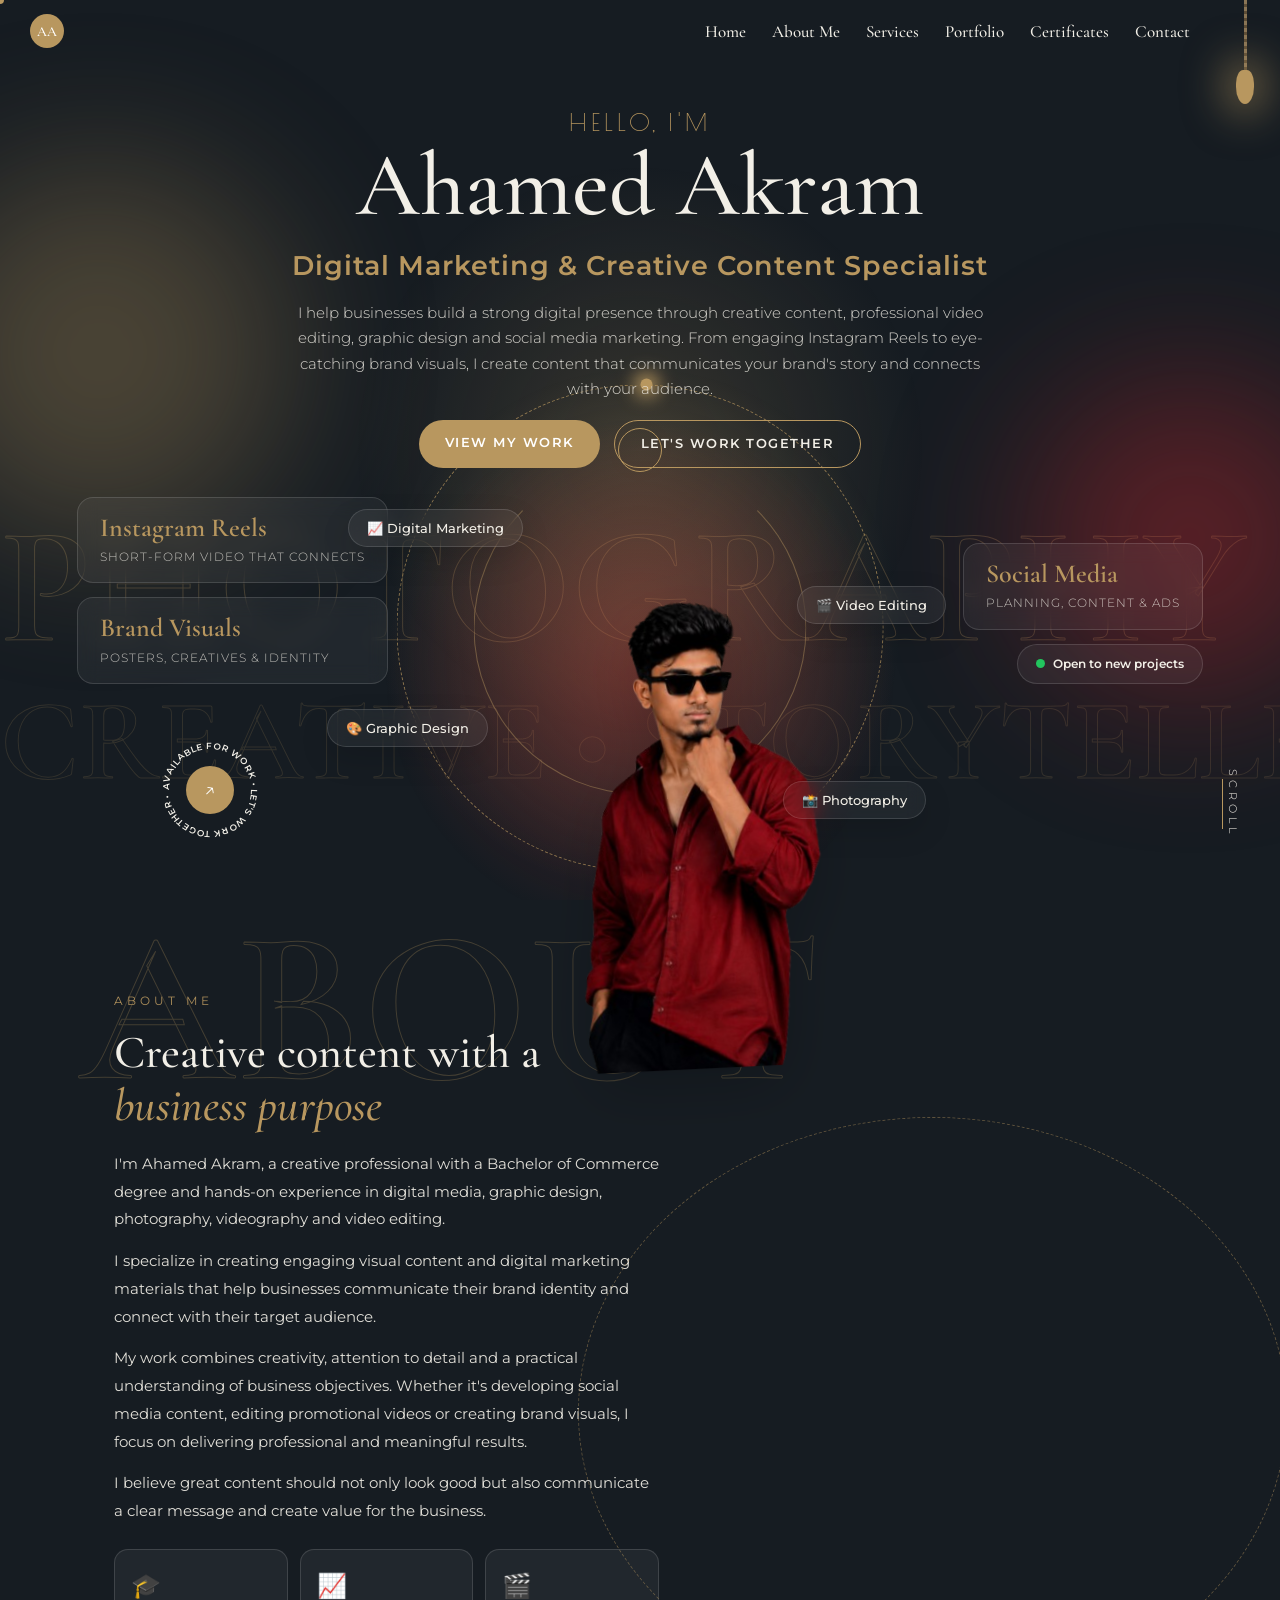
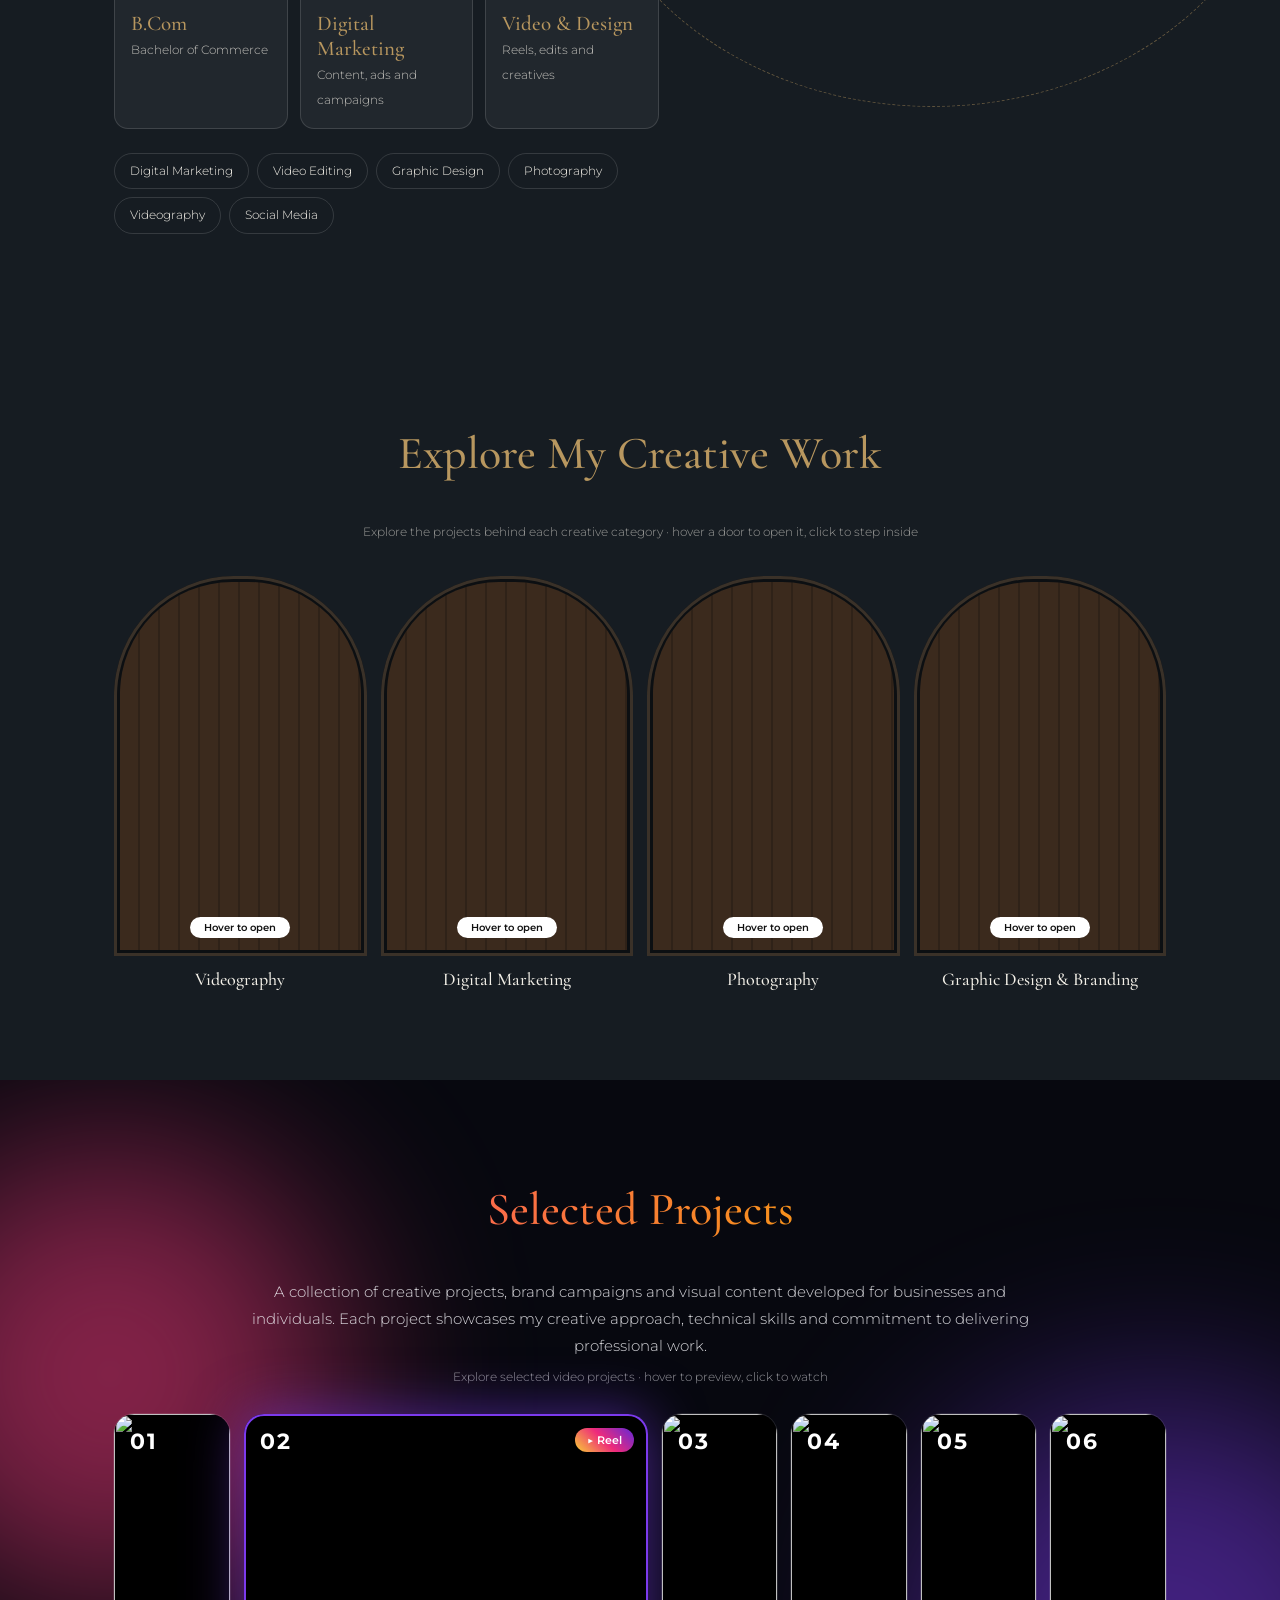
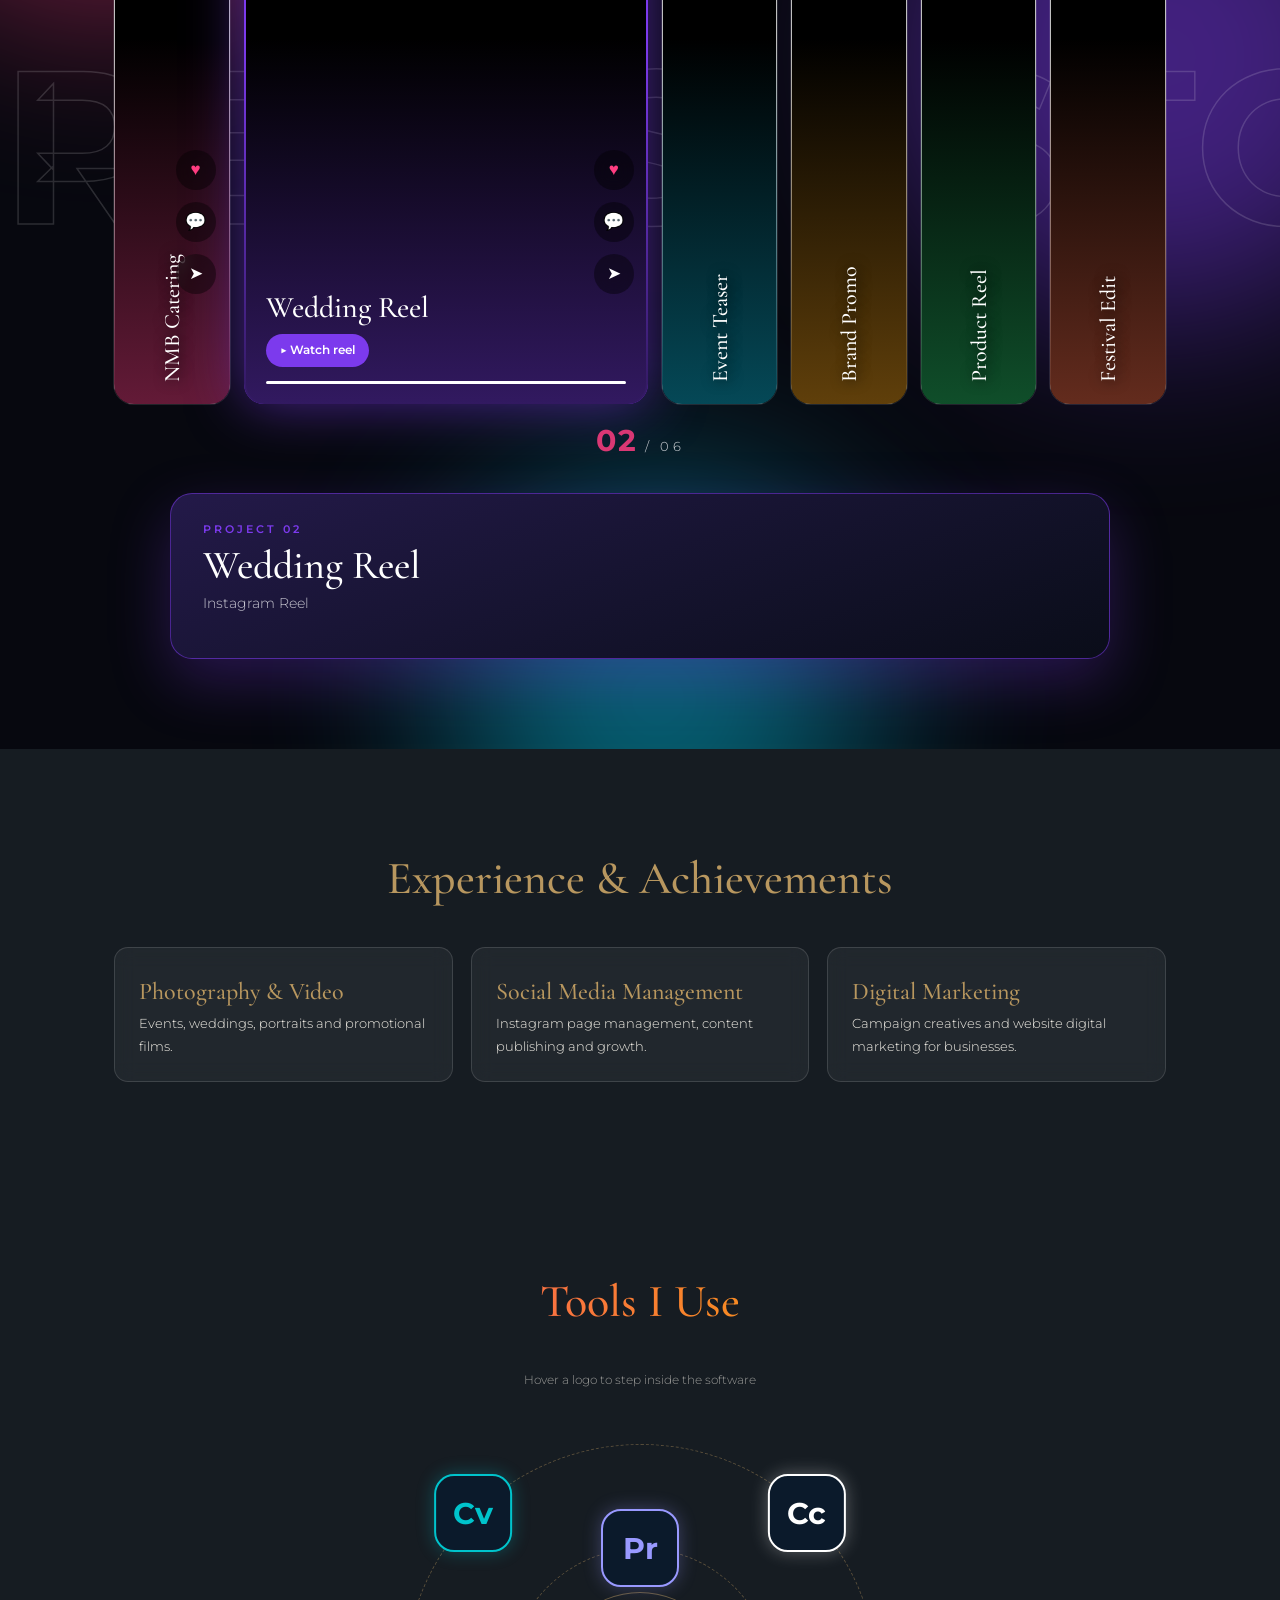
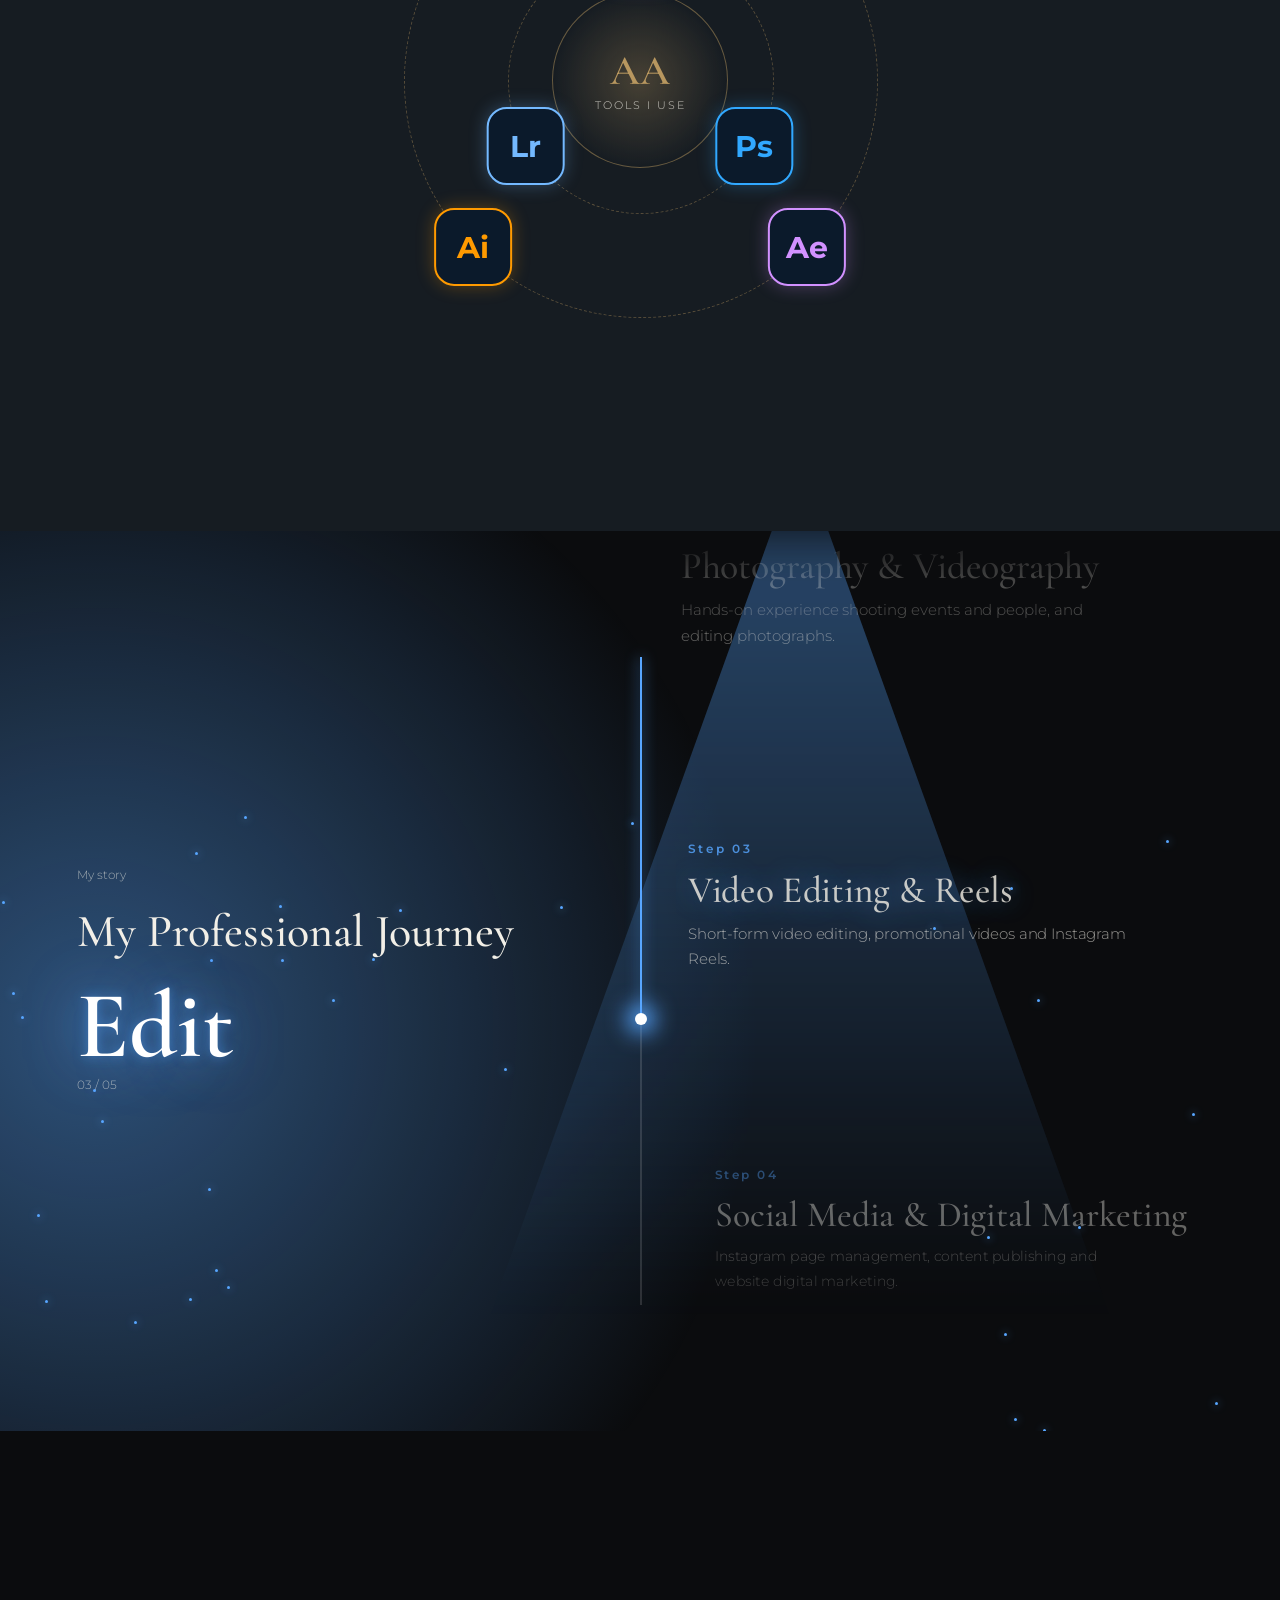
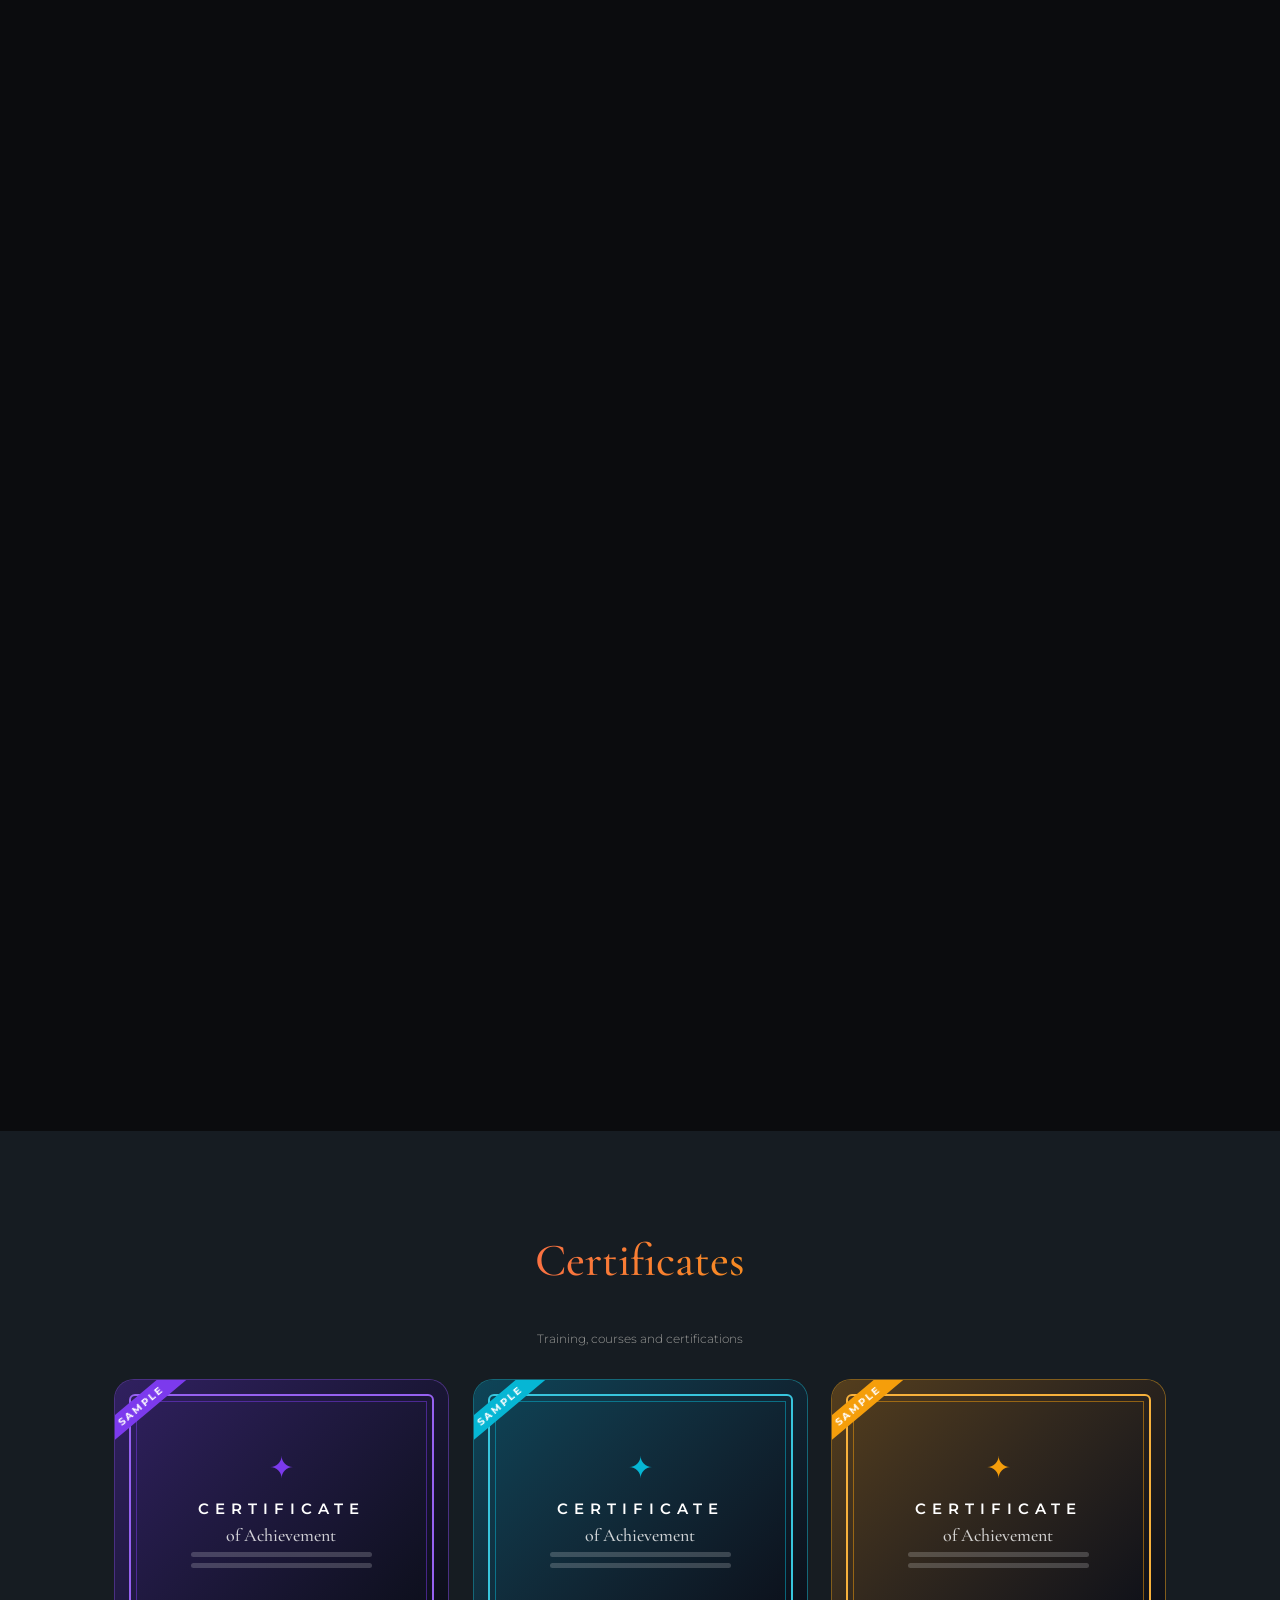
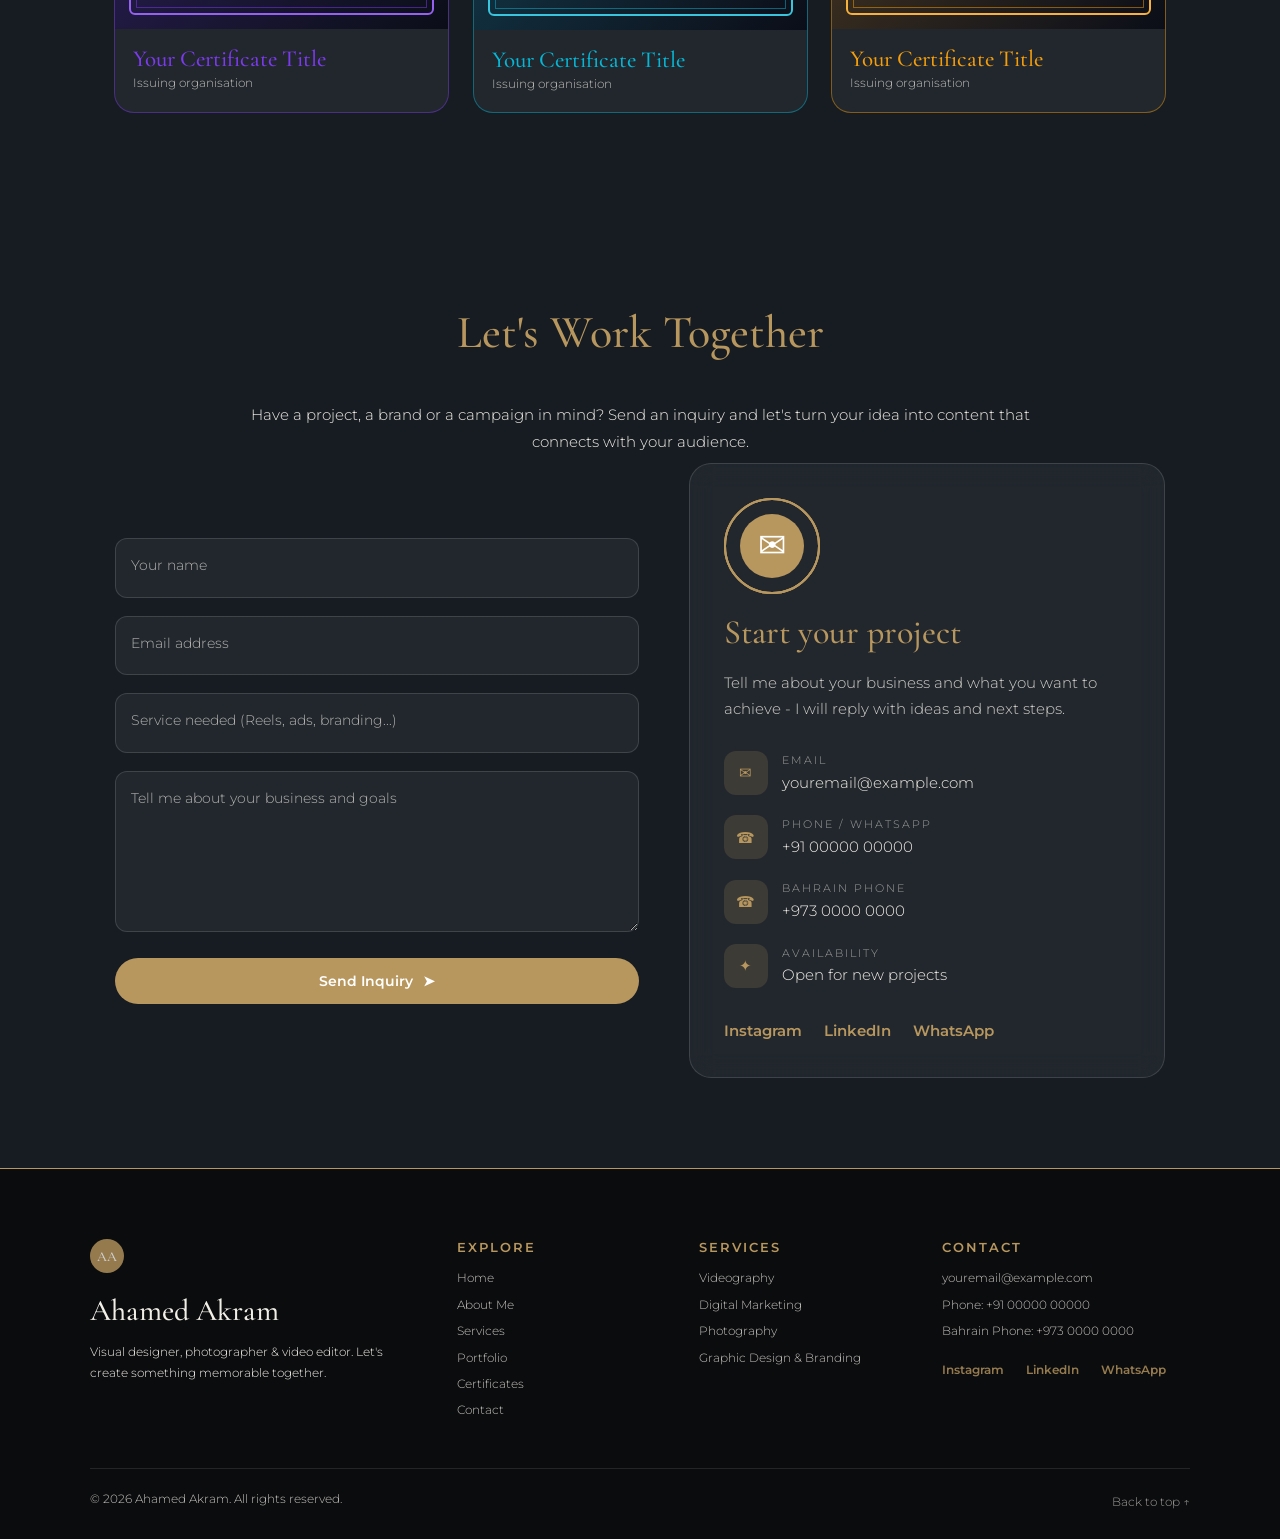
==== commit f7b5f09f: "Update portfolio design" ====
--- a/index.html
+++ b/index.html
@@ -1,256 +1,92 @@
-<!doctype html>
-<html lang="en">
-  <head>
-    <meta charset="utf-8" />
-    <meta name="viewport" content="width=device-width,initial-scale=1" />
-    <title>Ahamed Akram | Visual Designer, Photographer & Video Editor</title>
-    <link
-      href="https://fonts.googleapis.com/css2?family=Cormorant+Garamond:wght@400;500;600&family=Montserrat:wght@300;400;600&family=Poiret+One&family=Playfair+Display:wght@400;500;600&family=Poppins:wght@300;400;600&family=Space+Grotesk:wght@400;500;600&family=DM+Sans:wght@300;400;600&family=Syne:wght@400;600&family=Manrope:wght@300;400;600&family=Dancing+Script:wght@400;600&family=Quicksand:wght@300;400;600&display=swap"
-      rel="stylesheet"
-    />
-    <link rel="stylesheet" href="css/style.css" />
-  </head>
-  <body>
-    <!-- 01. PRELOADER: gold screen, spinning camera, flash -->
-    <div id="pre">
-      <div class="cam">
-        <i class="reel a"></i><i class="reel b"></i><i class="body"></i
-        ><i class="lens"></i>
-      </div>
-      <div id="flash"></div>
-    </div>
+<!DOCTYPE html>
+<html lang="en"><head><meta charset="utf-8"><meta name="viewport" content="width=device-width,initial-scale=1">
+<title>Ahamed Akram | Digital Marketing &amp; Creative Content Specialist</title>
+<meta name="description" content="Ahamed Akram - Digital Marketing &amp; Creative Content Specialist. Creative content, professional video editing, graphic design and social media marketing for businesses.">
+<link href="https://fonts.googleapis.com/css2?family=Cormorant+Garamond:wght@400;500;600&family=Montserrat:wght@300;400;600&family=Poiret+One&display=swap" rel="stylesheet">
+<link rel="stylesheet" href="css/style.css"></head>
+<body class="dark">
+<!-- 01. PRELOADER: gold screen, spinning camera, flash -->
+<div id="pre"><div class="camw"><svg viewBox="0 0 200 150" aria-label="camera"><rect x="8" y="38" width="184" height="100" rx="16" fill="#fff"/><rect x="62" y="20" width="62" height="26" rx="7" fill="#fff"/><rect x="140" y="26" width="26" height="14" rx="4" fill="#e3e3e3"/><rect x="20" y="50" width="34" height="18" rx="4" fill="#cfcfcf"/><circle cx="100" cy="88" r="42" fill="#111"/><circle cx="100" cy="88" r="34" fill="none" stroke="#fff" stroke-width="3" stroke-dasharray="6 5" class="lring"/><circle cx="100" cy="88" r="27" fill="#1c1c1c" stroke="#555" stroke-width="2"/><circle cx="100" cy="88" r="16" fill="#000"/><circle cx="92" cy="80" r="5" fill="#fff" opacity=".85"/><circle cx="168" cy="56" r="5" fill="#111"/><rect x="20" y="118" width="40" height="6" rx="3" fill="#cfcfcf"/></svg><i class="burst"></i></div><p class="ptxt">AHAMED AKRAM</p><div id="flash"></div></div>
 
-    <header>
-      <a class="logo" href="#home">AA</a>
-      <nav>
-        <a href="#home">Home</a><a href="#about">About us</a
-        ><a href="#services">Services</a><a href="#works">Portfolio</a
-        ><a href="#contact">Contact</a>
-      </nav>
-    </header>
-    <!-- ONE photo: starts in the hero, travels down on scroll and lands in About -->
-    <div id="mover">
-      <img class="me" src="images/ahamed.png" alt="Ahamed Akram" />
-    </div>
-    <!-- Pull the lamp cord to switch light / dark -->
-    <div id="lamp" title="Pull me">
-      <span class="cord"></span><span class="bulb"></span>
-    </div>
+<header><a class="logo" href="#home">AA</a>
+<nav><a href="#home">Home</a><a href="#about">About Me</a><a href="#services">Services</a><a href="#works">Portfolio</a><a href="#certificates">Certificates</a><a href="#contact">Contact</a></nav></header>
+<!-- ONE photo: starts in the hero, travels down on scroll and lands in About -->
+<div id="mover"><img class="me" src="images/ahamed.png" alt="Ahamed Akram"></div>
+<!-- Pull the lamp cord to switch light / dark -->
+<div id="lamp" title="Pull me"><span class="cord"></span><span class="bulb"></span></div>
 
-    <!-- 02. HERO -->
-    <section id="home" class="hero">
-      <!-- background layers: moving outline words, glow blobs, floating sparkles -->
-      <div class="hmq">
-        <span
-          >PHOTOGRAPHY &bull; VIDEOGRAPHY &bull; DESIGN &bull; BRANDING &bull;
-          PHOTOGRAPHY &bull; VIDEOGRAPHY &bull; DESIGN &bull; BRANDING &bull;
-        </span>
-      </div>
-      <div class="hmq r">
-        <span
-          >CREATIVE &bull; STORYTELLER &bull; EDITOR &bull; CREATOR &bull;
-          CREATIVE &bull; STORYTELLER &bull; EDITOR &bull; CREATOR &bull;
-        </span>
-      </div>
-      <i class="hblob a"></i><i class="hblob b"></i>
-      <div class="hdust" id="hdust"></div>
-      <p class="hello">Hello, I'm</p>
-      <h1>Ahamed Akram</h1>
-      <p class="role">I am a <span id="typed"></span><i class="caret"></i></p>
-      <div class="cta">
-        <a class="btn" href="#works">View my work</a
-        ><a class="btn ghost" href="#contact">Let's talk</a>
-      </div>
-      <div class="hl" id="hl"></div>
-      <div class="hr" id="hr"></div>
-      <div class="badge">
-        <svg viewBox="0 0 120 120">
-          <defs>
-            <path
-              id="cp"
-              d="M60,60 m-44,0 a44,44 0 1,1 88,0 a44,44 0 1,1 -88,0"
-            />
-          </defs>
-          <text>
-            <textPath href="#cp" textLength="272" lengthAdjust="spacing">
-              AVAILABLE FOR WORK &bull; LET'S TALK &bull;
-            </textPath>
-          </text></svg
-        ><a href="#contact">&#8599;</a>
-      </div>
-      <div class="scrollhint">Scroll</div>
-      <!-- the photo sits here at first, then travels to About. Halo + chips surround it -->
-      <div class="meslot" id="slot">
-        <div class="halo"><i class="orb"></i></div>
-        <span class="chip" data-d="26" style="top: 8%; left: -36%"
-          >&#128248; Photography</span
-        ><span class="chip" data-d="-20" style="top: 26%; right: -40%"
-          >&#127916; Video Editing</span
-        >
-        <span class="chip" data-d="32" style="top: 55%; left: -42%"
-          >&#127912; Graphic Design</span
-        ><span class="chip" data-d="-28" style="top: 72%; right: -34%"
-          >&#128241; Social Media</span
-        >
-      </div>
-    </section>
+<!-- 02. HERO -->
+<section id="home" class="hero">
+<!-- background layers: moving outline words, glow blobs, floating sparkles -->
+<div class="hmq"><span>PHOTOGRAPHY &bull; VIDEOGRAPHY &bull; DESIGN &bull; BRANDING &bull; PHOTOGRAPHY &bull; VIDEOGRAPHY &bull; DESIGN &bull; BRANDING &bull; </span></div>
+<div class="hmq r"><span>CREATIVE &bull; STORYTELLER &bull; EDITOR &bull; CREATOR &bull; CREATIVE &bull; STORYTELLER &bull; EDITOR &bull; CREATOR &bull; </span></div>
+<i class="hblob a"></i><i class="hblob b"></i><div class="hdust" id="hdust"></div>
+<p class="hello">Hello, I'm</p><h1>Ahamed Akram</h1>
+<p class="role">Digital Marketing &amp; Creative Content Specialist</p>
+<p class="hdesc">I help businesses build a strong digital presence through creative content, professional video editing, graphic design and social media marketing. From engaging Instagram Reels to eye-catching brand visuals, I create content that communicates your brand's story and connects with your audience.</p>
+<div class="cta"><a class="btn" href="#works">View my work</a><a class="btn ghost" href="#contact">Let's work together</a></div>
+<div class="hl" id="hl"></div><div class="hr" id="hr"></div>
+<div class="badge"><svg viewBox="0 0 120 120"><defs><path id="cp" d="M60,60 m-44,0 a44,44 0 1,1 88,0 a44,44 0 1,1 -88,0"/></defs><text><textPath href="#cp" textLength="272" lengthAdjust="spacing">AVAILABLE FOR WORK &bull; LET'S WORK TOGETHER &bull; </textPath></text></svg><a href="#contact">&#8599;</a></div>
+<div class="scrollhint">Scroll</div>
+<!-- the photo sits here at first, then travels to About. Halo + chips surround it -->
+<div class="meslot" id="slot"><div class="halo"><i class="orb"></i></div>
+<span class="chip" data-d="26" style="top:8%;left:-36%">&#128200; Digital Marketing</span><span class="chip" data-d="-20" style="top:26%;right:-40%">&#127916; Video Editing</span>
+<span class="chip" data-d="32" style="top:55%;left:-42%">&#127912; Graphic Design</span><span class="chip" data-d="-28" style="top:72%;right:-34%">&#128248; Photography</span></div></section>
 
-    <!-- 03. ABOUT -->
-    <section id="about" class="about wrap">
-      <div class="rv">
-        <h2>About me</h2>
-        <p>
-          I hold a Bachelor of Commerce (B.Com) degree and have developed
-          hands-on experience in graphic design, photography, videography, and
-          digital media.
-        </p>
-        <p>
-          My creative journey includes designing promotional materials, editing
-          photographs, creating engaging videos, working on event albums, and
-          developing visual content for businesses and individuals.
-        </p>
-        <p>
-          I believe great design is not just about appearance; it's about
-          communication, creativity, and connection.
-        </p>
-      </div>
-      <div class="portrait rv" id="pslot">
-        <b>✦</b><b>✦</b><b>✦</b><b>✦</b><b>✦</b>
-      </div>
-    </section>
+<!-- 03. ABOUT -->
+<section id="about" class="about wrap"><span class="wm">ABOUT</span>
+<div class="rv-l"><p class="eyebrow">About Me</p><h2>Creative content with a <em>business purpose</em></h2>
+<p>I'm Ahamed Akram, a creative professional with a Bachelor of Commerce degree and hands-on experience in digital media, graphic design, photography, videography and video editing.</p>
+<p>I specialize in creating engaging visual content and digital marketing materials that help businesses communicate their brand identity and connect with their target audience.</p>
+<p>My work combines creativity, attention to detail and a practical understanding of business objectives. Whether it's developing social media content, editing promotional videos or creating brand visuals, I focus on delivering professional and meaningful results.</p>
+<p>I believe great content should not only look good but also communicate a clear message and create value for the business.</p>
+<div class="acards"><div class="acard"><b>&#127891;</b><h4>B.Com</h4><span>Bachelor of Commerce</span></div><div class="acard"><b>&#128200;</b><h4>Digital Marketing</h4><span>Content, ads and campaigns</span></div><div class="acard"><b>&#127916;</b><h4>Video &amp; Design</h4><span>Reels, edits and creatives</span></div></div>
+<div class="chips"><span>Digital Marketing</span><span>Video Editing</span><span>Graphic Design</span><span>Photography</span><span>Videography</span><span>Social Media</span></div></div>
+<div class="portrait rv" id="pslot"><i class="pring"></i><b>&#10022;</b><b>&#10022;</b><b>&#10022;</b><b>&#10022;</b><b>&#10022;</b></div></section>
 
-    <!-- 04. EXPERTISE: four doors open on scroll / hover -->
-    <section id="services" class="wrap">
-      <h2 class="c rv">Magic happens behind the doors</h2>
-      <p class="c small">Click a door to open it</p>
-      <div class="doors" id="doors"></div>
-    </section>
+<!-- 04. EXPERTISE: four doors open on scroll / hover -->
+<section id="services" class="wrap"><h2 class="c rv">Explore My Creative Work</h2><p class="c small">Explore the projects behind each creative category &middot; hover a door to open it, click to step inside</p>
+<div class="doors" id="doors"></div></section>
 
-    <!-- 05. SELECTED WORKS: phone frame stays fixed, images slide into it as you scroll -->
-    <section id="works" class="show">
-      <div class="stick">
-        <div class="shead">
-          <h2>Featured <span id="cat">Videography</span></h2>
-          <p>Scroll - every work slides into the phone</p>
-        </div>
-        <div class="track" id="track"></div>
-        <div class="frame" id="frame"><i></i></div>
-        <div class="scap">
-          <b id="cap"></b><span id="cnt"></span>
-          <div class="bar"><u id="bar"></u></div>
-        </div>
-      </div>
-    </section>
+<!-- 05. FEATURED INSTAGRAM REELS: hover to preview, click to watch -->
+<section id="works" class="rsec"><div class="rbg"><i class="bl b1"></i><i class="bl b2"></i><i class="bl b3"></i><div class="rmq"><span>REELS &bull; STORIES &bull; EDITS &bull; MOTION &bull; REELS &bull; STORIES &bull; EDITS &bull; MOTION &bull; </span></div></div>
+<div class="wrap"><h2 class="c rv gt">Selected Projects</h2><p class="c lead">A collection of creative projects, brand campaigns and visual content developed for businesses and individuals. Each project showcases my creative approach, technical skills and commitment to delivering professional work.</p><p class="c small">Explore selected video projects &middot; hover to preview, click to watch</p><div class="reels" id="reels"></div><p class="c rcount"><b id="rn">01</b> / 06</p><div class="case" id="case"></div></div></section>
+<!-- 06. EXPERIENCE -->
+<section class="wrap"><h2 class="c rv">Experience &amp; Achievements</h2><div class="cards" id="exp"></div></section>
+<!-- 07. TOOLS -->
+<section id="tools"><div class="tbg" id="tbg"><div class="tmq" id="tmq"></div></div>
+<div class="wrap"><h2 class="c rv gt">Tools I Use</h2><p class="c small" id="tsub">Hover a logo to step inside the software</p><div class="orbitw rv" id="orbitw"><div class="orbit" id="orbit"></div></div><p class="tname" id="tname"></p><button id="tclose">&#10005; Close</button></div></section>
+<!-- 08. CREATIVE JOURNEY: scroll-driven timeline with moving light -->
+<section id="jsec" class="jr"><div class="jstick"><div class="jglow"></div><div class="jbeam"></div><div class="jdust" id="dust"></div>
+<div class="jleft"><p class="small">My story</p><h2>My Professional Journey</h2><div class="year" id="yr"></div><p id="jc" class="small"></p></div>
+<div class="jright"><div class="jline"><u id="jf"><b></b></u></div><div class="jwrap"><div class="jlist" id="journey"></div></div></div></div></section>
+<!-- 08b. CERTIFICATES: add your files in the certificates folder + a line in script.js -->
+<section id="certificates" class="wrap"><h2 class="c rv gt">Certificates</h2><p class="c small">Training, courses and certifications</p><div class="certs" id="certs"></div></section>
+<!-- 09. TESTIMONIALS: two colourful rows that drift and speed up as you scroll -->
+<section id="testimonials" class="tsec"><i class="tb t1"></i><i class="tb t2"></i><i class="tb t3"></i>
+<div class="wrap tw"><h2 class="c rv gt">Words from happy clients</h2><p class="c small">Sample feedback - replace with real client words</p></div>
+<div class="mrow"><div class="mtrack" id="mt1"></div></div><div class="mrow"><div class="mtrack rev" id="mt2"></div></div></section>
 
-    <!-- 05b. MORE WORKS: the door button jumps here (videos, creatives, photos, brands) -->
-    <section id="more" class="wrap">
-      <h2 class="c rv">More <span id="mcat"></span></h2>
-      <div class="tabs" id="mtabs"></div>
-      <div class="mgrid" id="mgrid"></div>
-    </section>
-    <div id="lb">
-      <button id="lbx">&times;</button>
-      <div id="lbc"></div>
-    </div>
-    <!-- 06. EXPERIENCE -->
-    <section class="wrap">
-      <h2 class="c rv">Experience &amp; Achievements</h2>
-      <div class="cards" id="exp"></div>
-    </section>
-    <!-- 07. TOOLS -->
-    <section class="wrap">
-      <h2 class="c rv">Tools</h2>
-      <div class="tstage" id="tools"></div>
-    </section>
-    <!-- 08. CREATIVE JOURNEY: scroll-driven timeline with moving light -->
-    <section id="jsec" class="jr">
-      <div class="jstick">
-        <div class="jglow"></div>
-        <div class="jbeam"></div>
-        <div class="jdust" id="dust"></div>
-        <div class="jleft">
-          <p class="small">My story</p>
-          <h2>Let's go back in time.</h2>
-          <div class="year" id="yr"></div>
-          <p id="jc" class="small"></p>
-        </div>
-        <div class="jright">
-          <div class="jline">
-            <u id="jf"><b></b></u>
-          </div>
-          <div class="jwrap"><div class="jlist" id="journey"></div></div>
-        </div>
-      </div>
-    </section>
-    <!-- 09. TESTIMONIALS -->
-    <section class="wrap">
-      <h2 class="c rv">Testimonials</h2>
-      <div class="cards" id="testi"></div>
-      <p class="c small">Sample feedback - replace with real clients.</p>
-    </section>
+<!-- 10. CONTACT -->
+<section id="contact" class="wrap"><h2 class="c rv">Let's Work Together</h2><p class="c lead rv">Have a project, a brand or a campaign in mind? Send an inquiry and let's turn your idea into content that connects with your audience.</p>
+<div class="cgrid"><form class="cform rv-l" id="cform" method="post" enctype="text/plain">
+<div class="fld"><input id="f1" name="name" placeholder=" " required><label for="f1">Your name</label></div>
+<div class="fld"><input id="f2" name="email" type="email" placeholder=" " required><label for="f2">Email address</label></div>
+<div class="fld"><input id="f3" name="service" placeholder=" "><label for="f3">Service needed (Reels, ads, branding...)</label></div>
+<div class="fld"><textarea id="f4" name="msg" rows="5" placeholder=" "></textarea><label for="f4">Tell me about your business and goals</label></div>
+<button class="send">Send Inquiry <span>&#10148;</span></button></form>
+<aside class="cinfo rv-r"><div class="orb2"><i></i><i></i><i></i><span>&#9993;</span></div>
+<h3>Start your project</h3><p>Tell me about your business and what you want to achieve - I will reply with ideas and next steps.</p>
+<ul class="clist" id="clist"></ul><div class="social" id="social"></div></aside></div></section>
+<footer class="foot"><div class="fgrid">
+<div><a class="logo" href="#home">AA</a><h3>Ahamed Akram</h3><p>Visual designer, photographer &amp; video editor. Let's create something memorable together.</p></div>
+<div><h4>Explore</h4><a href="#home">Home</a><a href="#about">About Me</a><a href="#services">Services</a><a href="#works">Portfolio</a><a href="#certificates">Certificates</a><a href="#contact">Contact</a></div>
+<div><h4>Services</h4><a href="#services">Videography</a><a href="#services">Digital Marketing</a><a href="#services">Photography</a><a href="#services">Graphic Design &amp; Branding</a></div>
+<div><h4>Contact</h4><div id="fcontact"></div><div class="social" id="fsocial"></div></div></div>
+<div class="fbot"><span>© 2026 Ahamed Akram. All rights reserved.</span><a href="#home">Back to top &uarr;</a></div></footer>
 
-    <!-- 10. CONTACT -->
-    <section id="contact" class="wrap">
-      <h2 class="c rv">Let's create together</h2>
-      <form
-        class="rv"
-        action="mailto:youremail@example.com"
-        method="post"
-        enctype="text/plain"
-      >
-        <input name="name" placeholder="Your name" required /><input
-          name="email"
-          type="email"
-          placeholder="Email"
-          required
-        />
-        <textarea
-          name="msg"
-          rows="5"
-          placeholder="Tell me about your project"
-        ></textarea
-        ><button>Send message</button>
-      </form>
-      <div class="social" id="social"></div>
-    </section>
-    <footer class="foot">
-      <div class="fgrid">
-        <div>
-          <a class="logo" href="#home">AA</a>
-          <h3>Ahamed Akram</h3>
-          <p>
-            Visual designer, photographer &amp; video editor. Let's create
-            something memorable together.
-          </p>
-        </div>
-        <div>
-          <h4>Explore</h4>
-          <a href="#home">Home</a><a href="#about">About</a
-          ><a href="#services">Services</a><a href="#works">Portfolio</a
-          ><a href="#contact">Contact</a>
-        </div>
-        <div>
-          <h4>Services</h4>
-          <a href="#services">Videography</a
-          ><a href="#services">Digital Marketing</a
-          ><a href="#services">Photography</a><a href="#services">Branding</a>
-        </div>
-        <div>
-          <h4>Contact</h4>
-          <a href="mailto:ahamedakram310@gmail.com">ahamedakram310@gmail.com</a>
-          <p>Bahrin Number:<a href="tel:+973 38163654">+973 38163654</a></p>
-          <p>India Number:<a href="tel:+91 8531865679">+91 8531865679</a></p>
-          <div class="social" id="fsocial"></div>
-        </div>
-      </div>
-      <div class="fbot">
-        <span>© 2026 Ahamed Akram. All rights reserved.</span
-        ><a href="#home">Back to top &uarr;</a>
-      </div>
-    </footer>
-
-    <button id="cfgb" title="Theme, colour &amp; font">&#9881;</button>
-    <div id="cfg"></div>
-    <script src="js/script.js"></script>
-  </body>
-</html>
+<!-- category "pages" (videos / photos) opened from the doors -->
+<div id="page"><div class="phead"><button id="pback">&larr; Back</button><h2 id="ptitle"></h2><span id="pcount"></span></div><p class="pdesc" id="pdesc"></p><div class="pbody" id="pbody"></div></div>
+<div id="flash2"></div>
+<div id="lb"><button id="lbx" aria-label="Close">&times;</button><button class="lnav" id="lbp">&#8249;</button><div id="lbc"></div><button class="lnav" id="lbn">&#8250;</button></div>
+<script src="js/script.js"></script></body></html>
--- a/css/style.css
+++ b/css/style.css
@@ -1,1939 +1,347 @@
-:root {
-  --fh: "Cormorant Garamond";
-  --fb: "Montserrat";
-  --bg: #f2efe7;
-  --fg: #111;
-  --gold: #b8975f;
-  --card: #fff9;
-  --line: #0002;
-}
-body.dark {
-  --bg: #161c22;
-  --fg: #f2efe7;
-  --card: #ffffff0d;
-  --line: #fff2;
-}
-* {
-  box-sizing: border-box;
-  margin: 0;
-}
-html {
-  scroll-behavior: smooth;
-}
-body {
-  background: var(--bg);
-  color: var(--fg);
-  font:
-    300 15px/1.7 var(--fb),
-    sans-serif;
-  transition: 0.6s;
-  overflow-x: hidden;
-}
-h1,
-h2,
-h3 {
-  font-family: var(--fh), serif;
-  font-weight: 500;
-}
-img {
-  max-width: 100%;
-  display: block;
-}
-a {
-  color: inherit;
-  text-decoration: none;
-}
-.wrap {
-  max-width: 1100px;
-  margin: auto;
-  padding: 90px 24px;
-}
-h2 {
-  font-size: clamp(30px, 5vw, 46px);
-  color: var(--gold);
-  margin-bottom: 30px;
-}
-.c {
-  text-align: center;
-}
-.small {
-  font-size: 12px;
-  opacity: 0.6;
-}
-/* preloader */
-#pre {
-  position: fixed;
-  inset: 0;
-  z-index: 99;
-  display: grid;
-  place-items: center;
-  background: linear-gradient(135deg, #f7c52c, #ee8f1c);
-  transition: opacity 0.8s;
-}
-.cam {
-  position: relative;
-  width: 200px;
-  height: 170px;
-  animation: spin 2.2s ease-in-out infinite;
-  transform-style: preserve-3d;
-}
-.cam i {
-  position: absolute;
-  background: #f2b21f;
-  box-shadow:
-    inset -8px -8px 0 #0002,
-    0 20px 30px #0003;
-}
-.reel {
-  width: 80px;
-  height: 80px;
-  border-radius: 50%;
-  top: 0;
-}
-.a {
-  left: 20px;
-}
-.b {
-  left: 92px;
-  width: 70px;
-  height: 70px;
-  top: 6px;
-}
-.body {
-  left: 50px;
-  top: 70px;
-  width: 110px;
-  height: 80px;
-  border-radius: 6px;
-}
-.lens {
-  left: 0;
-  top: 88px;
-  width: 60px;
-  height: 46px;
-  border-radius: 8px 0 0 8px;
-}
-@keyframes spin {
-  50% {
-    transform: rotateY(180deg);
-  }
-  100% {
-    transform: rotateY(360deg);
-  }
-}
-#flash {
-  position: absolute;
-  inset: 0;
-  background: #fff;
-  opacity: 0;
-  pointer-events: none;
-}
-#pre.go #flash {
-  animation: fl 0.7s forwards;
-}
-#pre.out {
-  opacity: 0;
-  pointer-events: none;
-}
-@keyframes fl {
-  0% {
-    opacity: 0;
-  }
-  30% {
-    opacity: 1;
-  }
-  100% {
-    opacity: 1;
-  }
-}
+:root{--fh:'Cormorant Garamond';--fb:'Montserrat';--bg:#f2efe7;--fg:#111;--gold:#b8975f;--card:#fff9;--line:#0002}
+body.dark{--bg:#161c22;--fg:#f2efe7;--card:#ffffff0d;--line:#fff2}
+*{box-sizing:border-box;margin:0}html{scroll-behavior:smooth}
+body{background:var(--bg);color:var(--fg);font:300 15px/1.7 var(--fb),sans-serif;transition:.6s;overflow-x:hidden}
+h1,h2,h3{font-family:var(--fh),serif;font-weight:500}
+img{max-width:100%;display:block}a{color:inherit;text-decoration:none}
+.wrap{max-width:1100px;margin:auto;padding:90px 24px}
+h2{font-size:clamp(30px,5vw,46px);color:var(--gold);margin-bottom:30px}.c{text-align:center}.small{font-size:12px;opacity:.6}
 /* header + lamp */
-header {
-  position: fixed;
-  top: 0;
-  left: 0;
-  right: 0;
-  z-index: 20;
-  display: flex;
-  justify-content: space-between;
-  align-items: center;
-  padding: 14px 30px;
-}
-.logo {
-  width: 34px;
-  height: 34px;
-  border-radius: 50%;
-  background: var(--gold);
-  color: #fff;
-  display: grid;
-  place-items: center;
-  font: 500 14px var(--fh);
-}
-nav {
-  display: flex;
-  gap: 26px;
-  margin-right: 60px;
-}
-nav a {
-  font: 500 17px var(--fh);
-  transition: 0.3s;
-}
-nav a:hover {
-  color: var(--gold);
-}
-#lamp {
-  position: fixed;
-  top: 0;
-  right: 26px;
-  z-index: 30;
-  cursor: pointer;
-  display: flex;
-  flex-direction: column;
-  align-items: center;
-  transition: transform 0.35s;
-}
-.cord {
-  width: 3px;
-  height: 70px;
-  background: repeating-linear-gradient(#8a7556 0 4px, #5d4d36 4px 7px);
-}
-.bulb {
-  width: 18px;
-  height: 34px;
-  border-radius: 40% 40% 50% 50%;
-  background: var(--gold);
-  transition: 0.4s;
-}
-body.dark .bulb {
-  box-shadow: 0 0 40px 12px color-mix(in srgb, var(--gold) 53%, transparent);
-}
-#lamp.pull {
-  transform: translateY(22px);
-}
+header{position:fixed;top:0;left:0;right:0;z-index:20;display:flex;justify-content:space-between;align-items:center;padding:14px 30px}
+.logo{width:34px;height:34px;border-radius:50%;background:var(--gold);color:#fff;display:grid;place-items:center;font:500 14px var(--fh)}
+nav{display:flex;gap:26px;margin-right:60px}nav a{font:500 17px var(--fh);transition:.3s}nav a:hover{color:var(--gold)}
+#lamp{position:fixed;top:0;right:26px;z-index:30;cursor:pointer;display:flex;flex-direction:column;align-items:center;transition:transform .35s}
+.cord{width:3px;height:70px;background:repeating-linear-gradient(#8a7556 0 4px,#5d4d36 4px 7px)}
+.bulb{width:18px;height:34px;border-radius:40% 40% 50% 50%;background:var(--gold);transition:.4s}
+body.dark .bulb{box-shadow:0 0 40px 12px color-mix(in srgb,var(--gold) 53%,transparent)}#lamp.pull{transform:translateY(22px)}
 /* hero */
-.hero {
-  min-height: 100vh;
-  display: flex;
-  flex-direction: column;
-  align-items: center;
-  padding-top: 15vh;
-  text-align: center;
-  overflow: hidden;
-}
-.hello {
-  font: 400 24px "Poiret One";
-  letter-spacing: 4px;
-  color: var(--gold);
-  text-transform: uppercase;
-}
-.hero h1 {
-  font-size: clamp(44px, 8vw, 90px);
-  line-height: 1.1;
-  position: relative;
-  z-index: 2;
-}
-.role {
-  font-size: clamp(16px, 2.4vw, 26px);
-  color: var(--gold);
-  max-width: 700px;
-  margin: 14px 20px;
-}
-.me {
-  width: min(330px, 70vw);
-  margin-top: auto;
-  filter: drop-shadow(0 20px 30px #0003);
-}
-.hello,
-.hero h1,
-.role,
-.me {
-  opacity: 0;
-  transform: translateY(30px);
-  transition: 1s;
-}
-body.ready .hello,
-body.ready .hero h1,
-body.ready .role,
-body.ready .me {
-  opacity: 1;
-  transform: none;
-}
-body.ready .hero h1 {
-  transition-delay: 0.2s;
-}
-body.ready .role {
-  transition-delay: 0.5s;
-}
-body.ready .me {
-  transition-delay: 0.8s;
-}
+.hero{min-height:100vh;display:flex;flex-direction:column;align-items:center;padding-top:15vh;text-align:center;overflow:hidden}
+.hello{font:400 24px 'Poiret One';letter-spacing:4px;color:var(--gold);text-transform:uppercase}
+.hero h1{font-size:clamp(44px,8vw,90px);line-height:1.1;position:relative;z-index:2}
+.role{font-size:clamp(16px,2.4vw,26px);color:var(--gold);max-width:700px;margin:14px 20px}
+.me{width:min(330px,70vw);margin-top:auto;filter:drop-shadow(0 20px 30px #0003)}
+.hello,.hero h1,.role,.me{opacity:0;transform:translateY(30px);transition:1s}
+body.ready .hello,body.ready .hero h1,body.ready .role,body.ready .me{opacity:1;transform:none}
+body.ready .hero h1{transition-delay:.2s}body.ready .role{transition-delay:.5s}body.ready .me{transition-delay:.8s}
 /* about */
-.about {
-  display: grid;
-  grid-template-columns: 1.2fr 1fr;
-  gap: 40px;
-  align-items: center;
-}
-.about p {
-  margin-bottom: 14px;
-  font-weight: 600;
-}
-.portrait {
-  position: relative;
-}
-.portrait b {
-  position: absolute;
-  color: var(--gold);
-  animation: tw 2.4s infinite;
-}
-.portrait b:nth-of-type(1) {
-  top: 5%;
-  left: 8%;
-}
-.portrait b:nth-of-type(2) {
-  top: 15%;
-  right: 2%;
-  color: #e9a5a5;
-}
-.portrait b:nth-of-type(3) {
-  top: 50%;
-  left: -4%;
-}
-.portrait b:nth-of-type(4) {
-  bottom: 25%;
-  right: -3%;
-}
-.portrait b:nth-of-type(5) {
-  top: -2%;
-  left: 50%;
-}
-.portrait b:nth-of-type(even) {
-  animation-delay: 1s;
-}
-@keyframes tw {
-  50% {
-    transform: scale(0.3);
-    opacity: 0.3;
-  }
-}
+.about{display:grid;grid-template-columns:1.2fr 1fr;gap:40px;align-items:center}.about p{margin-bottom:14px;font-weight:600}
+.portrait{position:relative}.portrait b{position:absolute;color:var(--gold);animation:tw 2.4s infinite}
+.portrait b:nth-of-type(1){top:5%;left:8%}.portrait b:nth-of-type(2){top:15%;right:2%;color:#e9a5a5}
+.portrait b:nth-of-type(3){top:50%;left:-4%}.portrait b:nth-of-type(4){bottom:25%;right:-3%}.portrait b:nth-of-type(5){top:-2%;left:50%}
+.portrait b:nth-of-type(even){animation-delay:1s}@keyframes tw{50%{transform:scale(.3);opacity:.3}}
 /* doors */
-.doors {
-  display: grid;
-  grid-template-columns: repeat(4, 1fr);
-  gap: 14px;
-}
-.door {
-  text-align: center;
-  font: 500 18px var(--fh);
-}
-.arch {
-  position: relative;
-  height: 300px;
-  border-radius: 120px 120px 0 0;
-  overflow: hidden;
-  background: #0c0f12;
-  margin-bottom: 12px;
-  perspective: 700px;
-  box-shadow: inset 0 0 0 3px #3a3128;
-  transition: 0.8s;
-}
-.glow {
-  position: absolute;
-  inset: 0;
-  opacity: 0;
-  transition: 1s;
-  background: radial-gradient(circle at 50% 70%, var(--c), transparent 70%);
-}
-.leaf {
-  position: absolute;
-  inset: 6px;
-  border-radius: 112px 112px 0 0;
-  transform-origin: left;
-  transition: transform 1.2s cubic-bezier(0.3, 0.7, 0.2, 1);
-  background: repeating-linear-gradient(
-    90deg,
-    #3b2a1d 0 18px,
-    #2f2218 18px 20px
-  );
-}
-.door.open .leaf {
-  transform: rotateY(-105deg);
-}
-.door.open .glow {
-  opacity: 0.9;
-}
-.door.open .arch {
-  box-shadow:
-    inset 0 0 0 3px var(--c),
-    0 0 35px var(--c);
-}
+.doors{display:grid;grid-template-columns:repeat(4,1fr);gap:14px}
+.door{text-align:center;font:500 18px var(--fh)}
+.arch{position:relative;height:300px;border-radius:120px 120px 0 0;overflow:hidden;background:#0c0f12;margin-bottom:12px;perspective:700px;box-shadow:inset 0 0 0 3px #3a3128;transition:.8s}
+.glow{position:absolute;inset:0;opacity:0;transition:1s;background:radial-gradient(circle at 50% 70%,var(--c),transparent 70%)}
+.leaf{position:absolute;inset:6px;border-radius:112px 112px 0 0;transform-origin:left;transition:transform 1.2s cubic-bezier(.3,.7,.2,1);background:repeating-linear-gradient(90deg,#3b2a1d 0 18px,#2f2218 18px 20px)}
+.door.open .leaf{transform:rotateY(-105deg)}.door.open .glow{opacity:.9}
+.door.open .arch{box-shadow:inset 0 0 0 3px var(--c),0 0 35px var(--c)}
 /* gallery */
-.gallery {
-  display: grid;
-  grid-template-columns: repeat(3, 1fr);
-  gap: 14px;
-}
-.gallery figure {
-  position: relative;
-  overflow: hidden;
-  border-radius: 10px;
-  aspect-ratio: 3/4;
-  cursor: none;
-}
-.gallery figure:nth-child(3n + 2) {
-  margin-top: 50px;
-}
-.gallery img {
-  width: 100%;
-  height: 100%;
-  object-fit: cover;
-  transition: transform 1s;
-}
-.gallery figure:hover img {
-  transform: scale(1.12);
-}
-.gallery figcaption {
-  position: absolute;
-  left: 0;
-  right: 0;
-  bottom: 0;
-  padding: 40px 16px 14px;
-  color: #fff;
-  font: 500 20px var(--fh);
-  background: linear-gradient(transparent, #000a);
-}
+.gallery{display:grid;grid-template-columns:repeat(3,1fr);gap:14px}
+.gallery figure{position:relative;overflow:hidden;border-radius:10px;aspect-ratio:3/4;cursor:none}
+.gallery figure:nth-child(3n+2){margin-top:50px}
+.gallery img{width:100%;height:100%;object-fit:cover;transition:transform 1s}.gallery figure:hover img{transform:scale(1.12)}
+.gallery figcaption{position:absolute;left:0;right:0;bottom:0;padding:40px 16px 14px;color:#fff;font:500 20px var(--fh);background:linear-gradient(transparent,#000a)}
 /* cards, tools, timeline */
-.cards {
-  display: grid;
-  grid-template-columns: repeat(auto-fit, minmax(230px, 1fr));
-  gap: 18px;
-}
-.card {
-  background: var(--card);
-  border: 1px solid var(--line);
-  border-radius: 14px;
-  padding: 24px;
-  backdrop-filter: blur(10px);
-}
-.card h3 {
-  color: var(--gold);
-  font-size: 24px;
-}
-.card p {
-  font-size: 13px;
-}
-.tools {
-  display: flex;
-  flex-wrap: wrap;
-  gap: 12px;
-  justify-content: center;
-}
-.tools span {
-  padding: 10px 22px;
-  border: 1px solid var(--gold);
-  border-radius: 30px;
-  transition: 0.3s;
-}
-.tools span:hover {
-  background: var(--gold);
-  color: #fff;
-}
-.timeline {
-  border-left: 2px solid var(--gold);
-  max-width: 640px;
-  margin: auto;
-  padding-left: 30px;
-}
-.timeline div {
-  position: relative;
-  margin-bottom: 34px;
-}
-.timeline div:before {
-  content: "";
-  position: absolute;
-  left: -39px;
-  top: 6px;
-  width: 14px;
-  height: 14px;
-  border-radius: 50%;
-  background: var(--gold);
-}
-.timeline b {
-  color: var(--gold);
-}
+.cards{display:grid;grid-template-columns:repeat(auto-fit,minmax(230px,1fr));gap:18px}
+.card{background:var(--card);border:1px solid var(--line);border-radius:14px;padding:24px;backdrop-filter:blur(10px)}
+.card h3{color:var(--gold);font-size:24px}.card p{font-size:13px}
+.tools{display:flex;flex-wrap:wrap;gap:12px;justify-content:center}
+.tools span{padding:10px 22px;border:1px solid var(--gold);border-radius:30px;transition:.3s}.tools span:hover{background:var(--gold);color:#fff}
+.timeline{border-left:2px solid var(--gold);max-width:640px;margin:auto;padding-left:30px}
+.timeline div{position:relative;margin-bottom:34px}.timeline div:before{content:'';position:absolute;left:-39px;top:6px;width:14px;height:14px;border-radius:50%;background:var(--gold)}
+.timeline b{color:var(--gold)}
 /* contact */
-form {
-  max-width: 560px;
-  margin: auto;
-  display: grid;
-  gap: 14px;
-}
-input,
-textarea {
-  width: 100%;
-  padding: 14px 16px;
-  border-radius: 10px;
-  border: 1px solid var(--line);
-  background: var(--card);
-  color: var(--fg);
-  font: inherit;
-}
-button {
-  padding: 14px;
-  border: 0;
-  border-radius: 30px;
-  background: var(--gold);
-  color: #fff;
-  font: 600 14px var(--fb);
-  cursor: pointer;
-  transition: 0.3s;
-}
-button:hover {
-  letter-spacing: 2px;
-}
-.social {
-  display: flex;
-  gap: 22px;
-  justify-content: center;
-  margin-top: 34px;
-}
-.social a {
-  color: var(--gold);
-  font-weight: 600;
-}
-footer {
-  text-align: center;
-  padding: 30px;
-  font-size: 12px;
-  opacity: 0.6;
-}
+form{max-width:560px;margin:auto;display:grid;gap:14px}
+input,textarea{width:100%;padding:14px 16px;border-radius:10px;border:1px solid var(--line);background:var(--card);color:var(--fg);font:inherit}
+button{padding:14px;border:0;border-radius:30px;background:var(--gold);color:#fff;font:600 14px var(--fb);cursor:pointer;transition:.3s}button:hover{letter-spacing:2px}
+.social{display:flex;gap:22px;justify-content:center;margin-top:34px}.social a{color:var(--gold);font-weight:600}
+footer{text-align:center;padding:30px;font-size:12px;opacity:.6}
 /* scroll reveal */
-.rv {
-  opacity: 0;
-  transform: translateY(40px);
-  transition: 1s;
-}
-.rv.in {
-  opacity: 1;
-  transform: none;
-}
+.rv{opacity:0;transform:translateY(40px);transition:1s}.rv.in{opacity:1;transform:none}
 /* PHONE CURSOR */
-#phone {
-  position: fixed;
-  left: 0;
-  top: 0;
-  width: 140px;
-  height: 280px;
-  border-radius: 26px;
-  border: 6px solid #111;
-  background: #000;
-  z-index: 50;
-  pointer-events: none;
-  overflow: hidden;
-  transform-origin: 0 0;
-  transform: scale(0);
-  box-shadow:
-    0 25px 50px #0006,
-    0 0 0 2px #444;
-}
-#phone i {
-  position: absolute;
-  top: 6px;
-  left: 50%;
-  width: 44px;
-  height: 10px;
-  margin-left: -22px;
-  border-radius: 8px;
-  background: #000;
-  z-index: 2;
-}
-#phone img {
-  width: 100%;
-  height: 100%;
-  object-fit: cover;
-}
-@media (hover: none) {
-  #phone {
-    display: none;
-  }
-  .gallery figure {
-    cursor: auto;
-  }
-}
-@media (max-width: 800px) {
-  nav {
-    display: none;
-  }
-  .about {
-    grid-template-columns: 1fr;
-  }
-  .doors {
-    grid-template-columns: 1fr 1fr;
-  }
-  .gallery {
-    grid-template-columns: 1fr 1fr;
-  }
-}
+#phone{position:fixed;left:0;top:0;width:140px;height:280px;border-radius:26px;border:6px solid #111;background:#000;z-index:50;pointer-events:none;overflow:hidden;transform-origin:0 0;transform:scale(0);box-shadow:0 25px 50px #0006,0 0 0 2px #444}
+#phone i{position:absolute;top:6px;left:50%;width:44px;height:10px;margin-left:-22px;border-radius:8px;background:#000;z-index:2}
+#phone img{width:100%;height:100%;object-fit:cover}
+@media(hover:none){#phone{display:none}.gallery figure{cursor:auto}}
+@media(max-width:800px){nav{display:none}.about{grid-template-columns:1fr}.doors{grid-template-columns:1fr 1fr}.gallery{grid-template-columns:1fr 1fr}}
 /* ===== MOTION CURSOR PACK ===== */
-@media (hover: hover) {
-  html,
-  body,
-  a,
-  button,
-  figure,
-  #lamp,
-  input,
-  textarea {
-    cursor: none;
-  }
-}
-#dot,
-#ring,
-#spot {
-  position: fixed;
-  left: 0;
-  top: 0;
-  pointer-events: none;
-}
-#dot {
-  width: 8px;
-  height: 8px;
-  margin: -4px;
-  border-radius: 50%;
-  background: var(--gold);
-  z-index: 100;
-}
-#ring {
-  width: 44px;
-  height: 44px;
-  margin: -22px;
-  border: 1.5px solid var(--gold);
-  border-radius: 50%;
-  z-index: 100;
-  transition:
-    width 0.35s,
-    height 0.35s,
-    margin 0.35s,
-    background 0.35s,
-    opacity 0.3s;
-}
-#ring.big {
-  width: 84px;
-  height: 84px;
-  margin: -42px;
-  background: color-mix(in srgb, var(--gold) 13%, transparent);
-}
-#ring.hide {
-  opacity: 0;
-}
-#spot {
-  width: 650px;
-  height: 650px;
-  margin: -325px;
-  z-index: -1;
-  background: radial-gradient(
-    circle,
-    color-mix(in srgb, var(--gold) 20%, transparent),
-    transparent 62%
-  );
-}
-.sp {
-  position: fixed;
-  pointer-events: none;
-  z-index: 99;
-  font-size: 15px;
-  animation: sp 1s ease-out forwards;
-}
-@keyframes sp {
-  to {
-    transform: translate(var(--x), var(--y)) scale(0) rotate(200deg);
-    opacity: 0;
-  }
-}
-.rip {
-  position: fixed;
-  width: 20px;
-  height: 20px;
-  margin: -10px;
-  border-radius: 50%;
-  border: 2px solid var(--gold);
-  pointer-events: none;
-  z-index: 99;
-  animation: rp 0.8s forwards;
-}
-@keyframes rp {
-  to {
-    transform: scale(9);
-    opacity: 0;
-  }
-}
-.hero h1 span {
-  display: inline-block;
-  transition:
-    transform 0.2s,
-    color 0.2s;
-}
-#phone {
-  transform-origin: 50% 50%;
-  box-shadow:
-    0 40px 70px #0007,
-    0 0 40px color-mix(in srgb, var(--gold) 40%, transparent),
-    0 0 0 2px #555;
-}
-#phone:after {
-  content: "";
-  position: absolute;
-  inset: 0;
-  z-index: 3;
-  background: linear-gradient(
-    115deg,
-    transparent 35%,
-    #fff4 50%,
-    transparent 65%
-  );
-  animation: gl 2.2s infinite;
-}
-@keyframes gl {
-  from {
-    transform: translateX(-100%);
-  }
-  to {
-    transform: translateX(100%);
-  }
-}
-@keyframes swap {
-  from {
-    transform: scale(1.4) translateY(20px);
-    opacity: 0;
-  }
-}
-.gallery img {
-  transition: transform 0.2s;
-}
-/* ===== DOORS (click) + PHONE SHOWCASE ===== */
-.door {
-  cursor: pointer;
-  transition:
-    opacity 0.6s,
-    filter 0.6s;
-}
-.doors.has .door:not(.open) {
-  opacity: 0.45;
-  filter: grayscale(0.6);
-}
-.door:not(.open):hover .leaf {
-  transform: rotateY(-18deg);
-}
-.door.open .arch {
-  transform: scale(1.04);
-}
-.arch:after {
-  content: "Click to enter";
-  position: absolute;
-  left: 50%;
-  bottom: 18px;
-  transform: translateX(-50%);
-  padding: 4px 12px;
-  border-radius: 20px;
-  background: #fff;
-  color: #111;
-  font: 600 10px var(--fb);
-  white-space: nowrap;
-  z-index: 3;
-  transition: 0.4s;
-}
-.door.open .arch:after {
-  opacity: 0;
-}
-.dpanel {
-  max-width: 520px;
-  margin: 40px auto 0;
-  text-align: center;
-  opacity: 0;
-  transform: translateY(20px);
-  transition: 0.6s;
-}
-.dpanel.in {
-  opacity: 1;
-  transform: none;
-}
-.dpanel h3 {
-  font-size: 34px;
-  color: var(--gold);
-}
-.dpanel ul {
-  list-style: none;
-  padding: 0;
-  margin: 10px 0 20px;
-}
-.dpanel li {
-  padding: 4px 0;
-}
-.dpanel li:before {
-  content: "✦ ";
-  color: var(--gold);
-}
-.btn {
-  display: inline-block;
-  padding: 12px 26px;
-  border-radius: 30px;
-  background: var(--gold);
-  color: #fff;
-  font-weight: 600;
-}
-.show {
-  --cw: clamp(120px, min(19vw, 23vh), 230px);
-  height: 500vh;
-  position: relative;
-  background: radial-gradient(
-    circle at 50% 55%,
-    color-mix(in srgb, var(--door, #b8975f) 25%, transparent),
-    transparent 62%
-  );
-}
-.stick {
-  position: sticky;
-  top: 0;
-  height: 100vh;
-  overflow: hidden;
-}
-.shead {
-  position: absolute;
-  top: 84px;
-  left: 5vw;
-  z-index: 5;
-}
-.shead h2 {
-  margin: 0;
-}
-.shead span {
-  color: var(--fg);
-}
-.shead p {
-  opacity: 0.7;
-}
-.track {
-  position: absolute;
-  inset: 0;
-  perspective: 1200px;
-}
-.ph {
-  position: absolute;
-  left: 0;
-  top: 50%;
-  width: var(--cw);
-  height: calc(var(--cw) * 2.15);
-  margin-top: calc(var(--cw) * -1.075);
-  border-radius: calc(var(--cw) * 0.17);
-  border: 5px solid #1a1d21;
-  overflow: hidden;
-  background: #000;
-  box-shadow: 0 20px 40px #0005;
-  will-change: transform;
-}
-.ph img {
-  width: 100%;
-  height: 100%;
-  object-fit: cover;
-}
-.frame {
-  position: absolute;
-  left: 50%;
-  top: 50%;
-  z-index: 20;
-  pointer-events: none;
-  box-sizing: border-box;
-  width: calc(var(--cw) * 1.18 + 20px);
-  height: calc(var(--cw) * 2.15 * 1.18 + 20px);
-  border: 10px solid #14171b;
-  border-radius: calc(var(--cw) * 0.24);
-  box-shadow:
-    0 0 0 2px #7b8087,
-    0 0 70px var(--door, #b8975f),
-    0 40px 80px #000a;
-  transition: box-shadow 0.6s;
-}
-.frame i {
-  position: absolute;
-  top: 8px;
-  left: 50%;
-  width: 34%;
-  height: 14px;
-  margin-left: -17%;
-  border-radius: 10px;
-  background: #000;
-}
-.scap {
-  position: absolute;
-  bottom: 34px;
-  left: 0;
-  right: 0;
-  text-align: center;
-  z-index: 5;
-  font: 500 22px var(--fh);
-}
-.scap span {
-  display: block;
-  font: 600 12px var(--fb);
-  letter-spacing: 3px;
-  opacity: 0.7;
-}
-.bar {
-  width: 180px;
-  height: 3px;
-  margin: 10px auto 0;
-  background: var(--line);
-}
-.bar u {
-  display: block;
-  height: 100%;
-  width: 0;
-  background: var(--gold);
-}
+@media(hover:hover){html,body,a,button,figure,#lamp,input,textarea{cursor:none}}
+#dot,#ring,#spot{position:fixed;left:0;top:0;pointer-events:none}
+#dot{width:8px;height:8px;margin:-4px;border-radius:50%;background:var(--gold);z-index:100}
+#ring{width:44px;height:44px;margin:-22px;border:1.5px solid var(--gold);border-radius:50%;z-index:100;transition:width .35s,height .35s,margin .35s,background .35s,opacity .3s}
+#ring.big{width:84px;height:84px;margin:-42px;background:color-mix(in srgb,var(--gold) 13%,transparent)}#ring.hide{opacity:0}
+#spot{width:650px;height:650px;margin:-325px;z-index:-1;background:radial-gradient(circle,color-mix(in srgb,var(--gold) 20%,transparent),transparent 62%)}
+.sp{position:fixed;pointer-events:none;z-index:99;font-size:15px;animation:sp 1s ease-out forwards}
+@keyframes sp{to{transform:translate(var(--x),var(--y)) scale(0) rotate(200deg);opacity:0}}
+.rip{position:fixed;width:20px;height:20px;margin:-10px;border-radius:50%;border:2px solid var(--gold);pointer-events:none;z-index:99;animation:rp .8s forwards}
+@keyframes rp{to{transform:scale(9);opacity:0}}
+.hero h1 span{display:inline-block;transition:transform .2s,color .2s}
+#phone{transform-origin:50% 50%;box-shadow:0 40px 70px #0007,0 0 40px color-mix(in srgb,var(--gold) 40%,transparent),0 0 0 2px #555}
+#phone:after{content:'';position:absolute;inset:0;z-index:3;background:linear-gradient(115deg,transparent 35%,#fff4 50%,transparent 65%);animation:gl 2.2s infinite}
+@keyframes gl{from{transform:translateX(-100%)}to{transform:translateX(100%)}}
+@keyframes swap{from{transform:scale(1.4) translateY(20px);opacity:0}}
+.gallery img{transition:transform .2s}
 /* ===== v4: doors inside content, more works, tools, journey, footer, options ===== */
-body.navy {
-  --bg: #0d1424;
-}
-body.black {
-  --bg: #000;
-}
-.arch {
-  height: 340px;
-}
-.arch .inner {
-  position: absolute;
-  inset: 0;
-  z-index: 1;
-  display: flex;
-  flex-direction: column;
-  justify-content: center;
-  align-items: center;
-  text-align: center;
-  padding: 50px 14px 14px;
-  color: #fff;
-  font: 400 12px/1.5 var(--fb);
-}
-.inner h4 {
-  font: 500 21px var(--fh);
-  color: var(--c);
-  margin: 0;
-}
-.inner ul {
-  list-style: none;
-  padding: 0;
-  margin: 8px 0 14px;
-}
-.inner li:before {
-  content: "✦ ";
-  color: var(--c);
-}
-.btn.sm {
-  padding: 8px 14px;
-  font-size: 11px;
-  background: var(--c);
-  color: #111;
-}
-.tabs {
-  display: flex;
-  gap: 10px;
-  justify-content: center;
-  flex-wrap: wrap;
-  margin-bottom: 26px;
-}
-.tabs button {
-  padding: 8px 18px;
-  border: 1px solid var(--gold);
-  background: none;
-  color: var(--fg);
-  border-radius: 30px;
-  font: 600 12px var(--fb);
-}
-.tabs button.on {
-  background: var(--gold);
-  color: #fff;
-}
-.mgrid {
-  display: grid;
-  grid-template-columns: repeat(3, 1fr);
-  gap: 16px;
-}
-.mc {
-  position: relative;
-  aspect-ratio: 16/10;
-  border-radius: 12px;
-  overflow: hidden;
-  cursor: pointer;
-}
-.mc img {
-  width: 100%;
-  height: 100%;
-  object-fit: cover;
-  transition: transform 0.8s;
-}
-.mc:hover img {
-  transform: scale(1.1);
-}
-.mc figcaption {
-  position: absolute;
-  left: 0;
-  right: 0;
-  bottom: 0;
-  padding: 30px 14px 10px;
-  color: #fff;
-  font: 500 18px var(--fh);
-  background: linear-gradient(transparent, #000b);
-}
-.play {
-  position: absolute;
-  top: 50%;
-  left: 50%;
-  width: 54px;
-  height: 54px;
-  margin: -27px;
-  border-radius: 50%;
-  background: #0008;
-  color: #fff;
-  display: grid;
-  place-items: center;
-  border: 1.5px solid #fff;
-  transition: 0.3s;
-}
-.mc:hover .play {
-  background: var(--gold);
-  transform: scale(1.15);
-}
-#lb {
-  position: fixed;
-  inset: 0;
-  background: #000d;
-  z-index: 200;
-  display: none;
-  place-items: center;
-}
-#lb.on {
-  display: grid;
-}
-#lbc video,
-#lbc img {
-  max-width: 90vw;
-  max-height: 85vh;
-  border-radius: 10px;
-}
-#lbx {
-  position: absolute;
-  top: 16px;
-  right: 28px;
-  font-size: 40px;
-  background: none;
-  color: #fff;
-  padding: 0;
-}
-#lb,
-#lb *,
-#cfg,
-#cfg *,
-#cfgb {
-  cursor: auto !important;
-}
-/* tools */
-.tstage {
-  max-width: 900px;
-  margin: auto;
-}
-.tgrid {
-  display: flex;
-  flex-wrap: wrap;
-  gap: 18px;
-  justify-content: center;
-}
-.tile {
-  width: 96px;
-  height: 96px;
-  border-radius: 22px;
-  background: #0b1a2b;
-  border: 2px solid var(--tc);
-  color: var(--tc);
-  display: grid;
-  place-items: center;
-  font: 700 38px var(--fb);
-  cursor: pointer;
-  transition: 0.45s;
-}
-.tile:hover {
-  transform: translateY(-8px) rotate(-4deg);
-  box-shadow: 0 14px 30px color-mix(in srgb, var(--tc) 50%, transparent);
-}
-.tstage.open .tile {
-  width: 58px;
-  height: 58px;
-  font-size: 22px;
-  border-radius: 15px;
-  opacity: 0.5;
-}
-.tstage.open .tile.on {
-  opacity: 1;
-  box-shadow: 0 0 25px var(--tc);
-}
-.tdetail {
-  display: none;
-  grid-template-columns: 240px 1fr;
-  gap: 44px;
-  align-items: center;
-  margin-top: 44px;
-}
-.tstage.open .tdetail {
-  display: grid;
-}
-.tbig {
-  width: 220px;
-  height: 220px;
-  border-radius: 50px;
-  background: #0b1a2b;
-  border: 3px solid var(--tc);
-  color: var(--tc);
-  display: grid;
-  place-items: center;
-  font: 700 96px var(--fb);
-  box-shadow: 0 0 60px color-mix(in srgb, var(--tc) 40%, transparent);
-  animation: slL 0.9s cubic-bezier(0.2, 0.8, 0.2, 1);
-}
-.tinfo > * {
-  animation: slR 0.7s both;
-}
-.tinfo h3 {
-  font-size: 38px;
-  color: var(--tc);
-  animation-delay: 0.1s;
-}
-.tinfo p {
-  animation-delay: 0.2s;
-}
-.tinfo .lv {
-  animation-delay: 0.3s;
-}
-.tinfo small,
-.tinfo button {
-  animation-delay: 0.4s;
-}
-.tinfo .lv {
-  height: 6px;
-  border-radius: 6px;
-  background: var(--line);
-  margin: 18px 0 6px;
-}
-.lv u {
-  display: block;
-  height: 100%;
-  width: 0;
-  border-radius: 6px;
-  background: var(--tc);
-  transition: width 1.3s 0.3s;
-}
-.tback {
-  margin-top: 14px;
-  padding: 8px 18px;
-  background: none;
-  border: 1px solid var(--tc);
-  color: var(--fg);
-  border-radius: 30px;
-  font: 600 12px var(--fb);
-}
-@keyframes slL {
-  from {
-    transform: translateX(220px) rotate(30deg) scale(0.5);
-    opacity: 0;
-  }
-}
-@keyframes slR {
-  from {
-    transform: translateX(90px);
-    opacity: 0;
-  }
-}
+body.navy{--bg:#0d1424}body.black{--bg:#000}
+.arch{height:340px}
+.arch .inner{position:absolute;inset:0;z-index:1;display:flex;flex-direction:column;justify-content:center;align-items:center;text-align:center;padding:50px 14px 14px;color:#fff;font:400 12px/1.5 var(--fb)}
+.inner h4{font:500 21px var(--fh);color:var(--c);margin:0}.inner ul{list-style:none;padding:0;margin:8px 0 14px}.inner li:before{content:'✦ ';color:var(--c)}
+.btn.sm{padding:8px 14px;font-size:11px;background:var(--c);color:#111}
 /* journey */
-.jr {
-  height: 600vh;
-  position: relative;
-  background: #0b0c0e;
-  color: #f2efe7;
-}
-.jstick {
-  --jl: #f0b44a;
-  position: sticky;
-  top: 0;
-  height: 100vh;
-  overflow: hidden;
-  display: grid;
-  grid-template-columns: 1fr 1.1fr;
-  align-items: center;
-  gap: 4vw;
-  padding: 0 6vw;
-}
-.jglow {
-  position: absolute;
-  inset: -20%;
-  pointer-events: none;
-  background: radial-gradient(
-    circle at var(--gx, 30%) var(--gy, 30%),
-    color-mix(in srgb, var(--jl) 45%, transparent),
-    transparent 42%
-  );
-  animation: fk 3.5s infinite alternate;
-}
-.jbeam {
-  position: absolute;
-  top: 0;
-  right: 10%;
-  width: 55vw;
-  height: 100%;
-  pointer-events: none;
-  background: linear-gradient(
-    color-mix(in srgb, var(--jl) 38%, transparent),
-    transparent 85%
-  );
-  clip-path: polygon(46% 0, 54% 0, 100% 100%, 0 100%);
-  filter: blur(28px);
-  transform-origin: 50% 0;
-  animation: sway 7s infinite alternate ease-in-out;
-}
-@keyframes fk {
-  50% {
-    opacity: 0.78;
-  }
-}
-@keyframes sway {
-  from {
-    transform: rotate(-7deg);
-  }
-  to {
-    transform: rotate(7deg);
-  }
-}
-.jdust i {
-  position: absolute;
-  width: 3px;
-  height: 3px;
-  border-radius: 50%;
-  background: var(--jl);
-  box-shadow: 0 0 9px var(--jl);
-  animation: dust 9s linear infinite;
-}
-@keyframes dust {
-  from {
-    transform: translateY(40px);
-    opacity: 0;
-  }
-  30% {
-    opacity: 0.9;
-  }
-  to {
-    transform: translate(30px, -140px);
-    opacity: 0;
-  }
-}
-.jleft,
-.jright {
-  position: relative;
-  z-index: 2;
-}
-.jleft h2 {
-  color: #f2efe7;
-  margin: 6px 0;
-}
-.year {
-  font: 600 clamp(80px, 14vw, 190px)/1 var(--fh);
-  color: #fff;
-  text-shadow:
-    0 0 55px color-mix(in srgb, var(--jl) 75%, transparent),
-    0 0 12px color-mix(in srgb, var(--jl) 50%, transparent);
-}
-.year.roll {
-  animation: roll 0.7s;
-}
-@keyframes roll {
-  from {
-    transform: translateY(50px) rotateX(70deg);
-    opacity: 0;
-    filter: blur(10px);
-  }
-}
-.jright {
-  height: 100vh;
-}
-.jline {
-  position: absolute;
-  left: 0;
-  top: 14vh;
-  bottom: 14vh;
-  width: 2px;
-  background: #fff2;
-}
-.jline u {
-  position: absolute;
-  left: 0;
-  top: 0;
-  width: 100%;
-  background: var(--jl);
-  box-shadow: 0 0 14px var(--jl);
-}
-.jline b {
-  position: absolute;
-  left: -5px;
-  bottom: -6px;
-  width: 12px;
-  height: 12px;
-  border-radius: 50%;
-  background: #fff;
-  box-shadow: 0 0 22px 8px var(--jl);
-}
-.jwrap {
-  position: absolute;
-  inset: 0 0 0 36px;
-  overflow: hidden;
-  -webkit-mask-image: linear-gradient(
-    transparent,
-    #000 22%,
-    #000 78%,
-    transparent
-  );
-  mask-image: linear-gradient(transparent, #000 22%, #000 78%, transparent);
-}
-.jlist {
-  position: absolute;
-  left: 0;
-  right: 0;
-  top: 0;
-  will-change: transform;
-}
-.jitem {
-  height: 36vh;
-  display: flex;
-  flex-direction: column;
-  justify-content: center;
-  transition: opacity 0.3s;
-}
-.jitem small {
-  color: var(--jl);
-  letter-spacing: 2px;
-  font-weight: 600;
-}
-.jitem h3 {
-  font-size: clamp(24px, 3.2vw, 38px);
-}
-.jitem p {
-  opacity: 0.75;
-  max-width: 460px;
-}
-.jitem.act h3 {
-  text-shadow: 0 0 28px color-mix(in srgb, var(--jl) 80%, transparent);
-}
+.jr{height:600vh;position:relative;background:#0b0c0e;color:#f2efe7}
+.jstick{--jl:#f0b44a;position:sticky;top:0;height:100vh;overflow:hidden;display:grid;grid-template-columns:1fr 1.1fr;align-items:center;gap:4vw;padding:0 6vw}
+.jglow{position:absolute;inset:-20%;pointer-events:none;background:radial-gradient(circle at var(--gx,30%) var(--gy,30%),color-mix(in srgb,var(--jl) 45%,transparent),transparent 42%);animation:fk 3.5s infinite alternate}
+.jbeam{position:absolute;top:0;right:10%;width:55vw;height:100%;pointer-events:none;background:linear-gradient(color-mix(in srgb,var(--jl) 38%,transparent),transparent 85%);clip-path:polygon(46% 0,54% 0,100% 100%,0 100%);filter:blur(28px);transform-origin:50% 0;animation:sway 7s infinite alternate ease-in-out}
+@keyframes fk{50%{opacity:.78}}@keyframes sway{from{transform:rotate(-7deg)}to{transform:rotate(7deg)}}
+.jdust i{position:absolute;width:3px;height:3px;border-radius:50%;background:var(--jl);box-shadow:0 0 9px var(--jl);animation:dust 9s linear infinite}
+@keyframes dust{from{transform:translateY(40px);opacity:0}30%{opacity:.9}to{transform:translate(30px,-140px);opacity:0}}
+.jleft,.jright{position:relative;z-index:2}.jleft h2{color:#f2efe7;margin:6px 0}
+.year{font:600 clamp(80px,14vw,190px)/1 var(--fh);color:#fff;text-shadow:0 0 55px color-mix(in srgb,var(--jl) 75%,transparent),0 0 12px color-mix(in srgb,var(--jl) 50%,transparent)}
+.year.roll{animation:roll .7s}@keyframes roll{from{transform:translateY(50px) rotateX(70deg);opacity:0;filter:blur(10px)}}
+.jright{height:100vh}.jline{position:absolute;left:0;top:14vh;bottom:14vh;width:2px;background:#fff2}
+.jline u{position:absolute;left:0;top:0;width:100%;background:var(--jl);box-shadow:0 0 14px var(--jl)}
+.jline b{position:absolute;left:-5px;bottom:-6px;width:12px;height:12px;border-radius:50%;background:#fff;box-shadow:0 0 22px 8px var(--jl)}
+.jwrap{position:absolute;inset:0 0 0 36px;overflow:hidden;-webkit-mask-image:linear-gradient(transparent,#000 22%,#000 78%,transparent);mask-image:linear-gradient(transparent,#000 22%,#000 78%,transparent)}
+.jlist{position:absolute;left:0;right:0;top:0;will-change:transform}
+.jitem{height:36vh;display:flex;flex-direction:column;justify-content:center;transition:opacity .3s}
+.jitem small{color:var(--jl);letter-spacing:2px;font-weight:600}.jitem h3{font-size:clamp(24px,3.2vw,38px)}.jitem p{opacity:.75;max-width:460px}
+.jitem.act h3{text-shadow:0 0 28px color-mix(in srgb,var(--jl) 80%,transparent)}
 /* footer */
-footer.foot {
-  opacity: 1;
-  text-align: left;
-  padding: 70px 24px 24px;
-  background: #0b0c0e;
-  color: #f2efe7;
-  border-top: 1px solid var(--gold);
-}
-.fgrid {
-  max-width: 1100px;
-  margin: auto;
-  display: grid;
-  grid-template-columns: 1.6fr 1fr 1fr 1.2fr;
-  gap: 36px;
-}
-.foot h3 {
-  font-size: 30px;
-  margin: 12px 0 6px;
-}
-.foot h4 {
-  color: var(--gold);
-  margin-bottom: 10px;
-  font: 600 13px var(--fb);
-  letter-spacing: 2px;
-  text-transform: uppercase;
-}
-.foot a {
-  display: block;
-  padding: 3px 0;
-  opacity: 0.8;
-  transition: 0.3s;
-}
-.foot a:hover {
-  color: var(--gold);
-  padding-left: 6px;
-  opacity: 1;
-}
-.foot .social {
-  margin-top: 12px;
-  justify-content: flex-start;
-  flex-wrap: wrap;
-}
-.foot .logo {
-  display: grid;
-  padding: 0;
-}
-.fbot {
-  max-width: 1100px;
-  margin: 44px auto 0;
-  padding-top: 20px;
-  border-top: 1px solid #fff2;
-  display: flex;
-  justify-content: space-between;
-  flex-wrap: wrap;
-  gap: 10px;
-  font-size: 12px;
-  opacity: 0.8;
-}
-.fbot a {
-  display: inline-block;
-}
-/* options panel */
-#cfgb {
-  position: fixed;
-  left: 18px;
-  bottom: 18px;
-  z-index: 90;
-  width: 46px;
-  height: 46px;
-  border-radius: 50%;
-  border: 0;
-  background: var(--gold);
-  color: #fff;
-  font-size: 22px;
-  box-shadow: 0 8px 24px #0005;
-  transition: transform 0.5s;
-}
-#cfgb:hover {
-  transform: rotate(90deg);
-}
-#cfg {
-  position: fixed;
-  left: 18px;
-  bottom: 74px;
-  z-index: 90;
-  width: 270px;
-  padding: 18px;
-  border-radius: 16px;
-  background: #14181dee;
-  backdrop-filter: blur(14px);
-  color: #fff;
-  display: none;
-  box-shadow: 0 20px 50px #0007;
-}
-#cfg.vis {
-  display: block;
-}
-#cfg b {
-  display: block;
-  font: 600 11px var(--fb);
-  letter-spacing: 2px;
-  text-transform: uppercase;
-  opacity: 0.7;
-  margin: 10px 0 8px;
-}
-#cfg .row {
-  display: flex;
-  flex-wrap: wrap;
-  gap: 7px;
-  align-items: center;
-}
-#cfg button {
-  padding: 6px 12px;
-  border-radius: 20px;
-  border: 1px solid #fff4;
-  background: none;
-  color: #fff;
-  font: 500 12px var(--fb);
-}
-#cfg button.on {
-  background: var(--gold);
-  border-color: var(--gold);
-}
-#cfg .sw {
-  width: 26px;
-  height: 26px;
-  padding: 0;
-  border-radius: 50%;
-}
-#cfg .sw.on {
-  outline: 2px solid #fff;
-  outline-offset: 2px;
-}
-#cfg input {
-  width: 30px;
-  height: 28px;
-  border: 0;
-  padding: 0;
-  background: none;
-}
-@media (max-width: 800px) {
-  .mgrid {
-    grid-template-columns: 1fr 1fr;
-  }
-  .tdetail {
-    grid-template-columns: 1fr;
-    text-align: center;
-  }
-  .tbig {
-    margin: auto;
-  }
-  .jstick {
-    grid-template-columns: 1fr;
-    padding-top: 80px;
-    align-items: start;
-  }
-  .jleft h2 {
-    font-size: 26px;
-  }
-  .year {
-    font-size: 80px;
-  }
-  .fgrid {
-    grid-template-columns: 1fr 1fr;
-  }
-}
-.leaf {
-  z-index: 2;
-}
-.arch:after {
-  z-index: 3;
-}
-.jdust {
-  position: absolute;
-  inset: 0;
-  pointer-events: none;
-  overflow: hidden;
-}
-nav {
-  mix-blend-mode: difference;
-}
-nav a {
-  color: #fff;
-}
-.doors.has .door:not(.open) {
-  opacity: 0.6;
-}
-nav {
-  mix-blend-mode: normal;
-}
-nav a {
-  color: inherit;
-}
-body.injr nav a {
-  color: #fff;
-}
+footer.foot{opacity:1;text-align:left;padding:70px 24px 24px;background:#0b0c0e;color:#f2efe7;border-top:1px solid var(--gold)}
+.fgrid{max-width:1100px;margin:auto;display:grid;grid-template-columns:1.6fr 1fr 1fr 1.2fr;gap:36px}
+.foot h3{font-size:30px;margin:12px 0 6px}.foot h4{color:var(--gold);margin-bottom:10px;font:600 13px var(--fb);letter-spacing:2px;text-transform:uppercase}
+.foot a{display:block;padding:3px 0;opacity:.8;transition:.3s}.foot a:hover{color:var(--gold);padding-left:6px;opacity:1}.foot .social{margin-top:12px;justify-content:flex-start;flex-wrap:wrap}.foot .logo{display:grid;padding:0}
+.fbot{max-width:1100px;margin:44px auto 0;padding-top:20px;border-top:1px solid #fff2;display:flex;justify-content:space-between;flex-wrap:wrap;gap:10px;font-size:12px;opacity:.8}.fbot a{display:inline-block}
+@media(max-width:800px){.mgrid{grid-template-columns:1fr 1fr}.tdetail{grid-template-columns:1fr;text-align:center}.tbig{margin:auto}.jstick{grid-template-columns:1fr;padding-top:80px;align-items:start}.jleft h2{font-size:26px}.year{font-size:80px}.fgrid{grid-template-columns:1fr 1fr}}
+.leaf{z-index:2}.arch:after{z-index:3}
+.jdust{position:absolute;inset:0;pointer-events:none;overflow:hidden}
+nav{mix-blend-mode:difference}nav a{color:#fff}
+.doors.has .door:not(.open){opacity:.6}
+nav{mix-blend-mode:normal}nav a{color:inherit}body.injr nav a{color:#fff}
 /* ===== hero photo travels into About ===== */
-.meslot {
-  width: min(330px, 70vw);
-  aspect-ratio: var(--ar, 0.8);
-  margin-top: auto;
-}
-#mover {
-  position: absolute;
-  left: 0;
-  top: 0;
-  z-index: 1;
-  pointer-events: none;
-  will-change: transform, width, height;
-}
-#mover .me {
-  width: 100%;
-  height: 100%;
-  margin: 0;
-  object-fit: contain;
-  display: block;
-}
-.portrait {
-  aspect-ratio: var(--ar, 0.8);
-  z-index: 2;
-  width: 100%;
-  max-width: 480px;
-  justify-self: center;
-}
-.portrait b {
-  opacity: 0;
-  transition: opacity 0.9s;
-}
-body.landed .portrait b {
-  opacity: 1;
-}
+.meslot{width:min(330px,70vw);aspect-ratio:var(--ar,.8);margin-top:auto}
+#mover{position:absolute;left:0;top:0;z-index:1;pointer-events:none;will-change:transform,width,height}
+#mover .me{width:100%;height:100%;margin:0;object-fit:contain;display:block}
+.portrait{aspect-ratio:var(--ar,.8);z-index:2;width:100%;max-width:480px;justify-self:center}
+.portrait b{opacity:0;transition:opacity .9s}body.landed .portrait b{opacity:1}
 /* ===== richer hero ===== */
-.hero {
-  position: relative;
-}
-.role {
-  color: var(--fg);
-  font-size: clamp(20px, 3vw, 34px);
-  margin: 10px 20px 0;
-  position: relative;
-  z-index: 2;
-}
-#typed {
-  color: var(--gold);
-  font-weight: 600;
-}
-.caret {
-  display: inline-block;
-  width: 2px;
-  height: 1em;
-  background: var(--gold);
-  margin-left: 3px;
-  vertical-align: -0.12em;
-  animation: cr 1s steps(1) infinite;
-}
-@keyframes cr {
-  50% {
-    opacity: 0;
-  }
-}
-.cta {
-  display: flex;
-  gap: 14px;
-  margin-top: 22px;
-  position: relative;
-  z-index: 2;
-  opacity: 0;
-  transform: translateY(30px);
-  transition: 1s 0.7s;
-}
-body.ready .cta {
-  opacity: 1;
-  transform: none;
-}
-.btn.ghost {
-  background: none;
-  border: 1px solid var(--gold);
-  color: var(--fg);
-  transition: 0.3s;
-}
-.btn.ghost:hover,
-.cta .btn:hover {
-  transform: translateY(-3px);
-  box-shadow: 0 10px 25px color-mix(in srgb, var(--gold) 45%, transparent);
-}
-.hmq {
-  position: absolute;
-  left: 0;
-  right: 0;
-  top: 56%;
-  white-space: nowrap;
-  pointer-events: none;
-  font: 600 clamp(80px, 13vw, 190px)/1 var(--fh);
-  color: transparent;
-  -webkit-text-stroke: 1px color-mix(in srgb, var(--gold) 50%, transparent);
-  opacity: 0.55;
-}
-.hmq.r {
-  top: 76%;
-  font-size: clamp(60px, 9vw, 130px);
-  opacity: 0.35;
-}
-.hmq span {
-  display: inline-block;
-  animation: mq 45s linear infinite;
-}
-.hmq.r span {
-  animation-direction: reverse;
-  animation-duration: 60s;
-}
-@keyframes mq {
-  to {
-    transform: translateX(-50%);
-  }
-}
-.hblob {
-  position: absolute;
-  border-radius: 50%;
-  filter: blur(80px);
-  opacity: 0.32;
-  background: var(--gold);
-  animation: bl 12s infinite alternate ease-in-out;
-  pointer-events: none;
-}
-.hblob.a {
-  width: 380px;
-  height: 380px;
-  left: -90px;
-  top: 18%;
-}
-.hblob.b {
-  width: 320px;
-  height: 320px;
-  right: -70px;
-  top: 42%;
-  background: #3aa0ff;
-  animation-delay: -6s;
-}
-@keyframes bl {
-  to {
-    transform: translate(50px, -40px) scale(1.2);
-  }
-}
-.hdust {
-  position: absolute;
-  inset: 0;
-  pointer-events: none;
-  overflow: hidden;
-}
-.hdust i {
-  position: absolute;
-  font-style: normal;
-  color: var(--gold);
-  opacity: 0;
-  animation: hs 10s linear infinite;
-}
-@keyframes hs {
-  20% {
-    opacity: 0.8;
-  }
-  to {
-    transform: translateY(-160px) rotate(180deg);
-    opacity: 0;
-  }
-}
-.meslot {
-  position: relative;
-}
-.halo {
-  position: absolute;
-  left: 50%;
-  top: 36%;
-  width: 175%;
-  aspect-ratio: 1;
-  transform: translate(-50%, -50%);
-  border-radius: 50%;
-  pointer-events: none;
-  background: radial-gradient(
-    circle,
-    color-mix(in srgb, var(--gold) 40%, transparent),
-    transparent 62%
-  );
-}
-.halo:before,
-.halo:after {
-  content: "";
-  position: absolute;
-  border-radius: 50%;
-  animation: rot 40s linear infinite;
-}
-.halo:before {
-  inset: 9%;
-  border: 1.5px dashed color-mix(in srgb, var(--gold) 70%, transparent);
-}
-.halo:after {
-  inset: 22%;
-  border: 1px solid color-mix(in srgb, var(--gold) 45%, transparent);
-  border-top-color: transparent;
-  animation-duration: 24s;
-  animation-direction: reverse;
-}
-.orb {
-  position: absolute;
-  inset: 9%;
-  animation: rot 16s linear infinite;
-}
-.orb:after {
-  content: "";
-  position: absolute;
-  top: -6px;
-  left: 50%;
-  width: 12px;
-  height: 12px;
-  border-radius: 50%;
-  background: var(--gold);
-  box-shadow: 0 0 18px 6px var(--gold);
-}
-@keyframes rot {
-  to {
-    transform: rotate(360deg);
-  }
-}
-.chip,
-.stat,
-.pill,
-.badge,
-.scrollhint {
-  opacity: 0;
-  transition: opacity 1s 1.3s;
-}
-body.ready .chip,
-body.ready .stat,
-body.ready .pill,
-body.ready .badge,
-body.ready .scrollhint {
-  opacity: 1;
-}
-.chip {
-  position: absolute;
-  z-index: 3;
-  padding: 10px 18px;
-  border-radius: 30px;
-  white-space: nowrap;
-  background: var(--card);
-  border: 1px solid var(--line);
-  backdrop-filter: blur(10px);
-  font: 500 13px var(--fb);
-  box-shadow: 0 12px 30px #0002;
-  animation: flt 5s ease-in-out infinite alternate;
-}
-.chip:nth-of-type(2) {
-  animation-delay: -1.5s;
-}
-.chip:nth-of-type(3) {
-  animation-delay: -3s;
-}
-.chip:nth-of-type(4) {
-  animation-delay: -4s;
-}
-@keyframes flt {
-  to {
-    transform: translateY(-14px);
-  }
-}
-.hl,
-.hr {
-  position: absolute;
-  z-index: 3;
-  display: flex;
-  flex-direction: column;
-  gap: 14px;
-  bottom: 24%;
-}
-.hl {
-  left: 6vw;
-}
-.hr {
-  right: 6vw;
-  align-items: flex-end;
-}
-.stat {
-  padding: 14px 22px;
-  border-radius: 16px;
-  background: var(--card);
-  border: 1px solid var(--line);
-  backdrop-filter: blur(10px);
-  text-align: left;
-  min-width: 170px;
-}
-.stat b {
-  display: block;
-  font: 600 40px/1.1 var(--fh);
-  color: var(--gold);
-}
-.stat span {
-  font-size: 12px;
-  letter-spacing: 1px;
-  text-transform: uppercase;
-  opacity: 0.75;
-}
-.pill {
-  display: flex;
-  align-items: center;
-  gap: 8px;
-  padding: 9px 18px;
-  border-radius: 30px;
-  background: var(--card);
-  border: 1px solid var(--line);
-  font-size: 12px;
-  font-weight: 600;
-}
-.pill i {
-  width: 9px;
-  height: 9px;
-  border-radius: 50%;
-  background: #22c55e;
-  box-shadow: 0 0 0 0 #22c55e;
-  animation: pl 1.8s infinite;
-}
-@keyframes pl {
-  to {
-    box-shadow: 0 0 0 10px #22c55e00;
-  }
-}
-.badge {
-  position: absolute;
-  z-index: 3;
-  left: 12vw;
-  bottom: 6%;
-  width: 112px;
-  height: 112px;
-  display: grid;
-  place-items: center;
-}
-.badge svg {
-  position: absolute;
-  inset: 0;
-  animation: rot 16s linear infinite;
-}
-.badge text {
-  font: 600 9.5px var(--fb);
-  fill: var(--fg);
-  letter-spacing: 1px;
-}
-.badge a {
-  width: 48px;
-  height: 48px;
-  border-radius: 50%;
-  background: var(--gold);
-  color: #fff;
-  display: grid;
-  place-items: center;
-  font-size: 22px;
-  transition: 0.3s;
-}
-.badge a:hover {
-  transform: scale(1.15) rotate(45deg);
-}
-.scrollhint {
-  position: absolute;
-  z-index: 3;
-  right: 3vw;
-  bottom: 7%;
-  writing-mode: vertical-rl;
-  font-size: 11px;
-  letter-spacing: 4px;
-  text-transform: uppercase;
-  opacity: 0.7;
-}
-.scrollhint:after {
-  content: "";
-  display: block;
-  width: 1px;
-  height: 50px;
-  margin: 10px auto 0;
-  background: var(--gold);
-  animation: sc 1.8s infinite;
-}
-@keyframes sc {
-  0% {
-    transform: scaleY(0);
-    transform-origin: top;
-  }
-  50% {
-    transform: scaleY(1);
-    transform-origin: top;
-  }
-  51% {
-    transform-origin: bottom;
-  }
-  100% {
-    transform: scaleY(0);
-    transform-origin: bottom;
-  }
-}
-@media (max-width: 900px) {
-  .hl,
-  .hr,
-  .badge,
-  .scrollhint {
-    display: none;
-  }
-  .chip {
-    font-size: 11px;
-    padding: 6px 11px;
-  }
-  .hmq {
-    top: 62%;
-  }
-}
+.hero{position:relative}
+.role{color:var(--fg);font-size:clamp(20px,3vw,34px);margin:10px 20px 0;position:relative;z-index:2}
+#typed{color:var(--gold);font-weight:600}
+.caret{display:inline-block;width:2px;height:1em;background:var(--gold);margin-left:3px;vertical-align:-.12em;animation:cr 1s steps(1) infinite}@keyframes cr{50%{opacity:0}}
+.cta{display:flex;gap:14px;margin-top:22px;position:relative;z-index:2;opacity:0;transform:translateY(30px);transition:1s .7s}body.ready .cta{opacity:1;transform:none}
+.btn.ghost{background:none;border:1px solid var(--gold);color:var(--fg);transition:.3s}.btn.ghost:hover,.cta .btn:hover{transform:translateY(-3px);box-shadow:0 10px 25px color-mix(in srgb,var(--gold) 45%,transparent)}
+.hmq{position:absolute;left:0;right:0;top:56%;white-space:nowrap;pointer-events:none;font:600 clamp(80px,13vw,190px)/1 var(--fh);color:transparent;-webkit-text-stroke:1px color-mix(in srgb,var(--gold) 50%,transparent);opacity:.55}
+.hmq.r{top:76%;font-size:clamp(60px,9vw,130px);opacity:.35}
+.hmq span{display:inline-block;animation:mq 45s linear infinite}.hmq.r span{animation-direction:reverse;animation-duration:60s}
+@keyframes mq{to{transform:translateX(-50%)}}
+.hblob{position:absolute;border-radius:50%;filter:blur(80px);opacity:.32;background:var(--gold);animation:bl 12s infinite alternate ease-in-out;pointer-events:none}
+.hblob.a{width:380px;height:380px;left:-90px;top:18%}.hblob.b{width:320px;height:320px;right:-70px;top:42%;background:#3aa0ff;animation-delay:-6s}
+@keyframes bl{to{transform:translate(50px,-40px) scale(1.2)}}
+.hdust{position:absolute;inset:0;pointer-events:none;overflow:hidden}
+.hdust i{position:absolute;font-style:normal;color:var(--gold);opacity:0;animation:hs 10s linear infinite}
+@keyframes hs{20%{opacity:.8}to{transform:translateY(-160px) rotate(180deg);opacity:0}}
+.meslot{position:relative}
+.halo{position:absolute;left:50%;top:36%;width:175%;aspect-ratio:1;transform:translate(-50%,-50%);border-radius:50%;pointer-events:none;background:radial-gradient(circle,color-mix(in srgb,var(--gold) 40%,transparent),transparent 62%)}
+.halo:before,.halo:after{content:'';position:absolute;border-radius:50%;animation:rot 40s linear infinite}
+.halo:before{inset:9%;border:1.5px dashed color-mix(in srgb,var(--gold) 70%,transparent)}
+.halo:after{inset:22%;border:1px solid color-mix(in srgb,var(--gold) 45%,transparent);border-top-color:transparent;animation-duration:24s;animation-direction:reverse}
+.orb{position:absolute;inset:9%;animation:rot 16s linear infinite}.orb:after{content:'';position:absolute;top:-6px;left:50%;width:12px;height:12px;border-radius:50%;background:var(--gold);box-shadow:0 0 18px 6px var(--gold)}
+@keyframes rot{to{transform:rotate(360deg)}}
+.chip,.stat,.pill,.badge,.scrollhint{opacity:0;transition:opacity 1s 1.3s}body.ready .chip,body.ready .stat,body.ready .pill,body.ready .badge,body.ready .scrollhint{opacity:1}
+.chip{position:absolute;z-index:3;padding:10px 18px;border-radius:30px;white-space:nowrap;background:var(--card);border:1px solid var(--line);backdrop-filter:blur(10px);font:500 13px var(--fb);box-shadow:0 12px 30px #0002;animation:flt 5s ease-in-out infinite alternate}
+.chip:nth-of-type(2){animation-delay:-1.5s}.chip:nth-of-type(3){animation-delay:-3s}.chip:nth-of-type(4){animation-delay:-4s}
+@keyframes flt{to{transform:translateY(-14px)}}
+.hl,.hr{position:absolute;z-index:3;display:flex;flex-direction:column;gap:14px;bottom:24%}.hl{left:6vw}.hr{right:6vw;align-items:flex-end}
+.stat{padding:14px 22px;border-radius:16px;background:var(--card);border:1px solid var(--line);backdrop-filter:blur(10px);text-align:left;min-width:170px}
+.stat b{display:block;font:600 40px/1.1 var(--fh);color:var(--gold)}.stat span{font-size:12px;letter-spacing:1px;text-transform:uppercase;opacity:.75}
+.pill{display:flex;align-items:center;gap:8px;padding:9px 18px;border-radius:30px;background:var(--card);border:1px solid var(--line);font-size:12px;font-weight:600}
+.pill i{width:9px;height:9px;border-radius:50%;background:#22c55e;box-shadow:0 0 0 0 #22c55e;animation:pl 1.8s infinite}@keyframes pl{to{box-shadow:0 0 0 10px #22c55e00}}
+.badge{position:absolute;z-index:3;left:12vw;bottom:6%;width:112px;height:112px;display:grid;place-items:center}
+.badge svg{position:absolute;inset:0;animation:rot 16s linear infinite}.badge text{font:600 9.5px var(--fb);fill:var(--fg);letter-spacing:1px}
+.badge a{width:48px;height:48px;border-radius:50%;background:var(--gold);color:#fff;display:grid;place-items:center;font-size:22px;transition:.3s}.badge a:hover{transform:scale(1.15) rotate(45deg)}
+.scrollhint{position:absolute;z-index:3;right:3vw;bottom:7%;writing-mode:vertical-rl;font-size:11px;letter-spacing:4px;text-transform:uppercase;opacity:.7}
+.scrollhint:after{content:'';display:block;width:1px;height:50px;margin:10px auto 0;background:var(--gold);animation:sc 1.8s infinite}@keyframes sc{0%{transform:scaleY(0);transform-origin:top}50%{transform:scaleY(1);transform-origin:top}51%{transform-origin:bottom}100%{transform:scaleY(0);transform-origin:bottom}}
+@media(max-width:900px){.hl,.hr,.badge,.scrollhint{display:none}.chip{font-size:11px;padding:6px 11px}.hmq{top:62%}}
+
+/* ===== red-shirt photo: bust crop in hero, full figure in About ===== */
+.meslot{width:min(340px,70vw);aspect-ratio:.8}
+#mover .me{object-fit:cover;object-position:top center}
+.portrait{width:auto;max-width:none;height:min(78vh,720px);aspect-ratio:var(--ar,.45)}
+.hblob.b{background:#c0262d;opacity:.4}
+.halo{background:radial-gradient(circle at 50% 58%,color-mix(in srgb,#c0262d 34%,transparent),transparent 56%),radial-gradient(circle,color-mix(in srgb,var(--gold) 30%,transparent),transparent 62%)}
+/* ===================== v5 ===================== */
+body.lock{overflow:hidden}
+.rv-l,.rv-r{opacity:0;transition:1s}.rv-l{transform:translateX(-70px)}.rv-r{transform:translateX(70px)}.rv-l.in,.rv-r.in{opacity:1;transform:none}
+.btn{display:inline-block;padding:12px 26px;border-radius:30px;background:var(--gold);color:#fff;font-weight:600}
+/* preloader: black screen, white camera, camera flash */
+#pre{position:fixed;inset:0;z-index:99;background:#000;display:grid;place-items:center;transition:opacity .9s}#pre.out{opacity:0;pointer-events:none}
+.camw{position:relative;width:min(300px,62vw);opacity:0;transform:scale(.7) translateY(24px);animation:camin .9s .2s cubic-bezier(.2,.8,.2,1) forwards}
+.camw svg{width:100%;display:block;filter:drop-shadow(0 0 34px #ffffff40)}
+@keyframes camin{to{opacity:1;transform:none}}
+.burst{position:absolute;left:19%;top:40%;width:34px;height:34px;margin:-17px;border-radius:50%;background:radial-gradient(circle,#fff 18%,#fff0 70%);opacity:0;animation:bst .55s 1.3s 2}
+@keyframes bst{0%{opacity:1;transform:scale(.3)}100%{opacity:0;transform:scale(24)}}
+.lring{transform-origin:100px 88px;animation:lr 3s linear infinite}@keyframes lr{to{transform:rotate(360deg)}}
+.ptxt{position:absolute;bottom:12%;color:#fff;letter-spacing:9px;font:500 13px var(--fb);opacity:0;animation:camin 1s 1s forwards}
+#flash{position:absolute;inset:0;background:#fff;opacity:0;pointer-events:none}#pre.go #flash{animation:fl .8s forwards}
+@keyframes fl{0%{opacity:0}35%{opacity:1}100%{opacity:1}}
+#flash2{position:fixed;inset:0;background:#fff;z-index:150;opacity:0;pointer-events:none}#flash2.go{animation:fl2 .75s}
+@keyframes fl2{0%{opacity:0}40%{opacity:1}100%{opacity:0}}
+/* about */
+.about{position:relative;grid-template-columns:1.25fr 1fr}.about>div{position:relative;z-index:1}.about p{font-weight:400;line-height:1.85;opacity:.92}
+.wm{position:absolute;left:-10px;top:0;font:600 clamp(90px,17vw,230px)/1 var(--fh);color:transparent;-webkit-text-stroke:1px color-mix(in srgb,var(--gold) 28%,transparent);pointer-events:none;z-index:0}
+.eyebrow{color:var(--gold);letter-spacing:4px;text-transform:uppercase;font-size:12px;font-weight:600}.about h2{margin:6px 0 18px;color:var(--fg)}.about h2 em{color:var(--gold)}
+.acards{display:grid;grid-template-columns:repeat(3,1fr);gap:12px;margin:24px 0}
+.acard{padding:16px;border-radius:14px;background:var(--card);border:1px solid var(--line);transition:.4s}.acard:hover{transform:translateY(-6px);border-color:var(--gold);box-shadow:0 14px 30px color-mix(in srgb,var(--gold) 25%,transparent)}
+.acard b{font-size:24px}.acard h4{font:500 21px var(--fh);color:var(--gold);margin:4px 0 0}.acard span{font-size:12px;opacity:.75}
+.chips{display:flex;flex-wrap:wrap;gap:8px}.chips span{padding:7px 15px;border-radius:30px;border:1px solid var(--line);font-size:12px;transition:.3s}.chips span:hover{background:var(--gold);color:#fff;border-color:var(--gold);transform:translateY(-2px)}
+.pring{position:absolute;inset:8% -26%;border:1.5px dashed color-mix(in srgb,var(--gold) 45%,transparent);border-radius:50%;animation:rot 40s linear infinite;pointer-events:none}
+/* doors: open on hover, click enters */
+.door{cursor:pointer}.door.open .arch{transform:scale(1.04)}
+@media(hover:hover){.door:hover .leaf{transform:rotateY(-105deg)}.door:hover .glow{opacity:.9}.door:hover .arch{transform:scale(1.04);box-shadow:inset 0 0 0 3px var(--c),0 0 40px var(--c)}.door:hover .arch:after{opacity:0}}
+.arch:after{content:'Hover to open'}@media(hover:none){.arch:after{content:'Tap to open'}}
+/* featured reels: hover accordion */
+.reels{display:flex;gap:14px;height:min(72vh,580px)}
+.reel{position:relative;flex:1;border-radius:20px;overflow:hidden;cursor:pointer;background:#000;transition:flex .7s cubic-bezier(.2,.8,.2,1),box-shadow .5s}
+.reel:hover{flex:3.4;box-shadow:0 0 45px color-mix(in srgb,var(--gold) 40%,transparent)}
+.reel img,.reel video{position:absolute;inset:0;width:100%;height:100%;object-fit:cover}.reel video{opacity:0;transition:.5s}.reel:hover video{opacity:1}
+.reel:after{content:'';position:absolute;inset:0;background:linear-gradient(transparent 40%,#000c)}
+.rt{position:absolute;left:50%;bottom:22px;z-index:2;writing-mode:vertical-rl;transform:translateX(-50%) rotate(180deg);color:#fff;font:500 22px var(--fh);white-space:nowrap;transition:opacity .3s}.reel:hover .rt{opacity:0}
+.ro{position:absolute;left:22px;right:22px;bottom:20px;z-index:2;color:#fff;opacity:0;transform:translateY(20px);transition:.5s .1s}.reel:hover .ro{opacity:1;transform:none}
+.ro b{display:block;font:500 30px var(--fh)}.ro span{display:inline-block;margin-top:8px;padding:6px 14px;border-radius:20px;background:var(--gold);font-size:12px;font-weight:600}
+/* category pages */
+#page{position:fixed;inset:0;z-index:60;background:var(--bg);color:var(--fg);overflow-y:auto;display:none}#page.on{display:block;animation:pgin .6s .15s both}@keyframes pgin{from{opacity:0}}
+.phead{position:sticky;top:0;z-index:5;display:flex;align-items:center;gap:20px;padding:18px 5vw;background:color-mix(in srgb,var(--bg) 85%,transparent);backdrop-filter:blur(14px);border-bottom:1px solid var(--line)}
+.phead h2{margin:0;font-size:clamp(26px,4vw,40px);color:var(--pc,var(--gold))}.phead span{margin-left:auto;font-size:12px;letter-spacing:3px;text-transform:uppercase;opacity:.7}
+#pback{padding:9px 20px;border-radius:30px;border:1px solid var(--gold);background:none;color:var(--fg);font:600 13px var(--fb)}#pback:hover{background:var(--gold);color:#fff}
+.pbody{padding:34px 5vw 80px;max-width:1500px;margin:auto}.pbody.video{display:grid;grid-template-columns:repeat(auto-fill,minmax(310px,1fr));gap:18px}
+.pbody.grid{display:grid;grid-template-columns:repeat(auto-fill,minmax(250px,1fr));gap:18px}.pbody.photo{columns:3 260px;column-gap:16px}
+.pc{position:relative;overflow:hidden;border-radius:14px;cursor:pointer;animation:cardin .7s both;transition:transform .5s,box-shadow .5s}.pbody.photo .pc{break-inside:avoid;margin:0 0 16px}
+@keyframes cardin{from{opacity:0;transform:translateY(50px) scale(.95)}}
+.video .pc{aspect-ratio:16/10}.grid .pc{aspect-ratio:4/5}.pc img,.pc video{width:100%;display:block;transition:transform 1s}.video .pc img,.grid .pc img,.pc video{height:100%;object-fit:cover}
+.pc video{position:absolute;inset:0;opacity:0;transition:.4s}.pc:hover video{opacity:1}.pc:hover img{transform:scale(1.1)}.pc:hover{box-shadow:0 18px 45px color-mix(in srgb,var(--pc,var(--gold)) 35%,transparent);transform:translateY(-4px)}
+.pc figcaption{position:absolute;left:0;right:0;bottom:0;padding:34px 16px 14px;color:#fff;font:500 21px var(--fh);background:linear-gradient(transparent,#000b);transform:translateY(100%);transition:.45s}.pc:hover figcaption{transform:none}
+.play{position:absolute;top:50%;left:50%;width:56px;height:56px;margin:-28px;border-radius:50%;background:#0008;border:1.5px solid #fff;color:#fff;display:grid;place-items:center;z-index:2;transition:.3s}.pc:hover .play{background:var(--gold);transform:scale(1.15)}
+/* viewer (photos, videos, reels) */
+#lb{position:fixed;inset:0;background:#000e;z-index:200;display:none;place-items:center}#lb.on{display:grid}#lb,#lb *{cursor:auto!important}
+#lbc{display:flex;flex-direction:column;align-items:center;gap:12px;animation:cardin .5s}
+#lbc video,#lbc img{max-width:86vw;max-height:78vh;border-radius:12px;display:block}
+#lbc.reel video,#lbc.reel img{height:min(82vh,760px);width:auto;aspect-ratio:9/16;object-fit:cover}
+.lcap{color:#fff;font:500 21px var(--fh);text-align:center}.lcap span{display:block;font:600 11px var(--fb);letter-spacing:3px;opacity:.7}.lcap a{display:inline-block;margin-top:6px;color:var(--gold);font:600 12px var(--fb)}
+.lnav{position:absolute;top:50%;width:54px;height:54px;margin-top:-27px;border-radius:50%;border:1px solid #fff5;background:#0008;color:#fff;font-size:32px;line-height:1;padding:0}#lbp{left:4vw}#lbn{right:4vw}.lnav:hover{background:var(--gold)}
+#lbx{position:absolute;top:16px;right:28px;font-size:42px;background:none;color:#fff;padding:0;z-index:2}
+/* tools orbit */
+.orbitw{position:relative;height:560px;margin-top:10px}.orbit{position:absolute;left:50%;top:0;width:560px;height:560px;margin-left:-280px;transform-origin:top center}
+.ring{position:absolute;left:50%;top:50%;width:0;height:0;animation:rot var(--d) linear infinite}
+.ring:before{content:'';position:absolute;left:calc(var(--R)*-1);top:calc(var(--R)*-1);width:calc(var(--R)*2);height:calc(var(--R)*2);border-radius:50%;border:1px dashed color-mix(in srgb,var(--gold) 40%,transparent)}
+.sl{position:absolute;left:0;top:0;transform:rotate(var(--a)) translateX(var(--R))}.up{transform:rotate(calc(var(--a)*-1))}
+.tool{position:relative;width:78px;height:78px;margin:-39px;border-radius:20px;background:#0b1a2b;border:2px solid var(--tc);color:var(--tc);display:grid;place-items:center;font:700 30px var(--fb);animation:rot var(--d) linear infinite reverse;transition:scale .3s,box-shadow .3s;box-shadow:0 0 18px color-mix(in srgb,var(--tc) 30%,transparent)}
+.tool:hover{scale:1.28;box-shadow:0 0 42px var(--tc)}.orbit:hover .ring,.orbit:hover .tool{animation-play-state:paused}
+.oc{position:absolute;left:50%;top:50%;width:176px;height:176px;margin:-88px;border-radius:50%;display:grid;place-content:center;text-align:center;background:radial-gradient(circle,color-mix(in srgb,var(--gold) 30%,transparent),transparent 72%);border:1px solid color-mix(in srgb,var(--gold) 50%,transparent);transition:.3s}
+.oc b{font:600 42px var(--fh);color:var(--gold)}.oc span{font-size:11px;letter-spacing:2px;text-transform:uppercase;opacity:.8}
+/* contact */
+.cgrid{display:grid;grid-template-columns:1.1fr 1fr;gap:50px;align-items:center;max-width:1050px;margin:auto}.cform{display:grid;gap:18px}
+.fld{position:relative}.fld input,.fld textarea{padding:24px 16px 8px;border-radius:12px;transition:border-color .3s,box-shadow .3s}.fld input:focus,.fld textarea:focus{outline:0;border-color:var(--gold);box-shadow:0 0 0 4px color-mix(in srgb,var(--gold) 18%,transparent)}
+.fld label{position:absolute;left:16px;top:16px;font-size:14px;opacity:.7;pointer-events:none;transition:.25s}
+.fld input:focus+label,.fld input:not(:placeholder-shown)+label,.fld textarea:focus+label,.fld textarea:not(:placeholder-shown)+label{top:6px;font-size:11px;color:var(--gold);opacity:1}
+.send{display:flex;justify-content:center;align-items:center;gap:10px;overflow:hidden}.send span{display:inline-block;transition:transform .5s}.send:hover span{transform:translateX(70px) rotate(-20deg);opacity:0}
+.cinfo{position:relative;padding:34px;border-radius:22px;background:var(--card);border:1px solid var(--line);backdrop-filter:blur(12px);overflow:hidden}
+.cinfo h3{font-size:34px;color:var(--gold);margin:8px 0}.cinfo p{opacity:.85}
+.orb2{position:relative;width:96px;height:96px;display:grid;place-items:center;margin-bottom:10px}.orb2 span{font-size:34px;color:#fff;width:64px;height:64px;border-radius:50%;background:var(--gold);display:grid;place-items:center;animation:flt 3s ease-in-out infinite alternate;z-index:1}
+.orb2 i{position:absolute;inset:0;border-radius:50%;border:2px solid var(--gold);animation:png 2.8s infinite}.orb2 i:nth-child(2){animation-delay:.9s}.orb2 i:nth-child(3){animation-delay:1.8s}
+@keyframes png{from{transform:scale(.6);opacity:.9}to{transform:scale(1.7);opacity:0}}
+.clist{list-style:none;padding:0;margin:20px 0}.clist li{display:flex;gap:14px;align-items:center;padding:10px 0;opacity:0;transform:translateX(40px);transition:.7s}.cinfo.in li{opacity:1;transform:none}
+.cinfo.in li:nth-child(1){transition-delay:.35s}.cinfo.in li:nth-child(2){transition-delay:.5s}.cinfo.in li:nth-child(3){transition-delay:.65s}
+.clist li>i{width:44px;height:44px;border-radius:12px;display:grid;place-items:center;font-style:normal;background:color-mix(in srgb,var(--gold) 18%,transparent);color:var(--gold);transition:.3s}.clist li:hover>i{background:var(--gold);color:#fff;transform:rotate(-8deg) scale(1.1)}
+.clist small{display:block;font-size:11px;letter-spacing:2px;text-transform:uppercase;opacity:.6}.clist a:hover{color:var(--gold)}.cinfo .social{justify-content:flex-start;margin-top:6px}
+@media(max-width:800px){.reels{overflow-x:auto;scroll-snap-type:x mandatory}.reel{flex:0 0 64%;scroll-snap-align:center}.reel:hover{flex:0 0 64%}.rt{display:none}.ro{opacity:1;transform:none}.cgrid{grid-template-columns:1fr}.acards{grid-template-columns:1fr}.pring{display:none}}
+.ring,.sl,.up,.ring:before{pointer-events:none}.tool{pointer-events:auto}
+.orbit:hover .ring,.orbit:hover .tool{animation-play-state:running}.orbit:has(.tool:hover) .ring,.orbit:has(.tool:hover) .tool{animation-play-state:paused}
+.arch:after{position:absolute;left:50%;bottom:18px;transform:translateX(-50%);padding:4px 14px;border-radius:20px;background:#fff;color:#111;font:600 10px var(--fb);white-space:nowrap;z-index:3;transition:.4s}
+.door.open .arch:after{opacity:0}
+.cform{margin:0;max-width:none;width:100%}.doors{margin-top:34px}
+/* ===================== v6: vivid reels, software tools, colourful testimonials ===================== */
+.gt{background:linear-gradient(90deg,#ff3d81,#f59e0b,#22d3ee,#8b5cf6,#ff3d81);background-size:300% 100%;-webkit-background-clip:text;background-clip:text;color:transparent!important;animation:gs 7s linear infinite}
+@keyframes gs{to{background-position:300% 0}}
+/* --- featured reels --- */
+.rsec{position:relative;overflow:hidden;background:#07080f;color:#f4f4f8}.rsec .wrap{position:relative;z-index:2}
+.rbg{position:absolute;inset:0;z-index:0;pointer-events:none}
+.bl{position:absolute;border-radius:50%;filter:blur(95px);opacity:.5;animation:bl 14s infinite alternate ease-in-out}
+.b1{width:460px;height:460px;left:-120px;top:5%;background:#ff3d81}.b2{width:520px;height:520px;right:-140px;top:25%;background:#7c3aed;animation-delay:-5s}.b3{width:420px;height:420px;left:35%;bottom:-160px;background:#06b6d4;animation-delay:-9s}
+.rmq{position:absolute;left:0;right:0;top:44%;white-space:nowrap;font:700 clamp(100px,17vw,240px)/1 var(--fb);color:transparent;-webkit-text-stroke:1.5px #ffffff26}.rmq span{display:inline-block;animation:mq 50s linear infinite}
+.reels{display:flex;gap:14px;height:min(72vh,590px);margin-top:26px}
+.reel{box-shadow:0 0 0 1px #ffffff1c;transition:flex .8s cubic-bezier(.2,.8,.2,1),box-shadow .6s,opacity .9s var(--dl,0s),transform .9s var(--dl,0s)}
+.reel.rv{transform:translateY(80px) rotate(5deg)}.reel.rv.in{transform:none}
+.reel:after{background:linear-gradient(transparent 38%,color-mix(in srgb,var(--rc) 38%,#04050a) 100%)}
+.reel:hover,.reel.auto{flex:3.5;box-shadow:inset 0 0 0 2px var(--rc),0 0 55px color-mix(in srgb,var(--rc) 55%,transparent)}
+.reel:hover video,.reel.auto video{opacity:1}.reel:hover .rt,.reel.auto .rt{opacity:0}
+.reel:hover .ro,.reel.auto .ro{opacity:1;transform:none}
+.reel img{transition:transform 1.2s}.reel:hover img,.reel.auto img{transform:scale(1.08)}
+.rnum{position:absolute;left:16px;top:14px;z-index:3;font:700 22px var(--fb);color:#fff;text-shadow:0 2px 12px #000a;letter-spacing:2px}
+.rtag{position:absolute;right:14px;top:14px;z-index:3;padding:5px 12px;border-radius:20px;font:600 11px var(--fb);color:#fff;background:linear-gradient(45deg,#f9ce34,#ee2a7b,#6228d7);opacity:0;transform:translateY(-10px);transition:.5s}
+.reel:hover .rtag,.reel.auto .rtag{opacity:1;transform:none}
+.ric{position:absolute;right:14px;bottom:110px;z-index:3;display:flex;flex-direction:column;gap:12px}.ric i{font-style:normal;width:40px;height:40px;border-radius:50%;display:grid;place-items:center;background:#0006;backdrop-filter:blur(8px);color:#fff;font-size:17px;opacity:0;transform:translateX(30px);transition:.5s}
+.reel:hover .ric i,.reel.auto .ric i{opacity:1;transform:none}.ric i:nth-child(2){transition-delay:.08s}.ric i:nth-child(3){transition-delay:.16s}.ric i:first-child{color:#ff3d81}
+.ro span{background:var(--rc);color:#fff}.rt{text-shadow:0 2px 14px #000}
+.rbar{display:block;height:3px;margin-top:14px;background:#ffffff40;border-radius:3px;overflow:hidden}.rbar:after{content:'';display:block;height:100%;width:0;background:#fff}
+.reel:hover .rbar:after,.reel.auto .rbar:after{animation:rbf 2.8s linear forwards}@keyframes rbf{to{width:100%}}
+.rcount{margin-top:18px;letter-spacing:4px;font-size:13px;opacity:.85}.rcount b{font:700 30px var(--fb);color:#ff3d81;letter-spacing:2px}
+/* --- tools: background turns into the software --- */
+#tools{position:relative;overflow:hidden;transition:color .5s}#tools .wrap{position:relative;z-index:4}.tbg{position:absolute;inset:0;z-index:0}
+.tflood{position:absolute;inset:0;z-index:1;background:radial-gradient(circle at 50% 45%,color-mix(in srgb,var(--tc) 58%,#05070c),#05070c 80%);clip-path:circle(0 at var(--fx) var(--fy));animation:fld 1.1s cubic-bezier(.7,0,.2,1) forwards}
+@keyframes fld{to{clip-path:circle(160% at var(--fx) var(--fy))}}.tflood.out,.tscene.out{opacity:0;transition:opacity .6s;animation:none;clip-path:none}
+.tmq{position:absolute;inset:0;z-index:2;opacity:0;transition:opacity .8s .4s;overflow:hidden;display:flex;flex-direction:column;justify-content:space-between;padding:5% 0;pointer-events:none}#tools.on .tmq{opacity:1}
+.tmq span{white-space:nowrap;font:700 clamp(130px,25vw,340px)/1 var(--fb);color:transparent;-webkit-text-stroke:2px color-mix(in srgb,var(--tc) 65%,#fff);opacity:.22;animation:tmv 45s linear infinite}
+.tmq span.r{font-size:clamp(60px,10vw,150px);animation-direction:reverse;opacity:.2}@keyframes tmv{to{transform:translateX(-50%)}}
+.tscene{position:absolute;z-index:3;left:50%;top:50%;width:min(1000px,96vw);transform:translate(-50%,-50%);opacity:0;animation:tsin .9s .45s forwards;pointer-events:none}@keyframes tsin{to{opacity:.5}}
+.tscene svg,.tscene video{width:100%;display:block;border-radius:16px}
+#tools.on,#tools.on .small{color:#fff}#tools.on .oc b{color:var(--tc)}#tools.on .oc{border-color:var(--tc);background:radial-gradient(circle,color-mix(in srgb,var(--tc) 35%,transparent),transparent 72%)}
+.tname{text-align:center;font:600 clamp(32px,5vw,62px) var(--fh);color:#fff;min-height:1.2em;text-shadow:0 0 30px var(--tc,#fff);margin:6px 0 0}
+#tclose{display:none;margin:8px auto 0;padding:9px 24px;border-radius:30px;border:1px solid #fff9;background:#0005;color:#fff;font:600 13px var(--fb)}#tools.on #tclose{display:block}#tclose:hover{background:#fff;color:#111}
+/* --- testimonials --- */
+.tsec{position:relative;overflow:hidden;background:#070a14;color:#f4f4f8;padding-bottom:90px}.tsec .tw{position:relative;z-index:2;padding-bottom:40px}
+.tb{position:absolute;border-radius:50%;filter:blur(100px);opacity:.42;pointer-events:none;animation:bl 16s infinite alternate ease-in-out}
+.t1{width:480px;height:480px;left:-140px;top:-80px;background:#7c3aed}.t2{width:520px;height:520px;right:-160px;top:20%;background:#ec4899;animation-delay:-6s}.t3{width:460px;height:460px;left:30%;bottom:-200px;background:#06b6d4;animation-delay:-10s}
+.mrow{position:relative;z-index:2;overflow:hidden;padding:18px 0;-webkit-mask-image:linear-gradient(90deg,transparent,#000 9%,#000 91%,transparent);mask-image:linear-gradient(90deg,transparent,#000 9%,#000 91%,transparent)}
+.mtrack{display:flex;width:max-content;animation:mq2 60s linear infinite}.mtrack.rev{animation-direction:reverse}.mrow:hover .mtrack{animation-play-state:paused}@keyframes mq2{to{transform:translateX(-50%)}}
+.tcard{position:relative;width:350px;flex:none;margin-right:22px;padding:28px 26px 24px;border-radius:24px;overflow:hidden;color:#fff;background:linear-gradient(160deg,color-mix(in srgb,var(--g1) 24%,#0d1120),color-mix(in srgb,var(--g2) 16%,#0a0d19));border:1px solid color-mix(in srgb,var(--g1) 50%,transparent);transition:transform .45s,box-shadow .45s}
+.tcard:before{content:'';position:absolute;left:0;right:0;top:0;height:4px;background:linear-gradient(90deg,var(--g1),var(--g2))}
+.tcard:hover{transform:translateY(-12px) scale(1.05);box-shadow:0 26px 60px color-mix(in srgb,var(--g1) 50%,transparent)}
+.qm{position:absolute;right:18px;top:-6px;font:700 110px/1 Georgia,serif;background:linear-gradient(160deg,var(--g1),var(--g2));-webkit-background-clip:text;background-clip:text;color:transparent;opacity:.4}
+.who{display:flex;align-items:center;gap:12px;margin-bottom:14px}.av{width:48px;height:48px;border-radius:50%;display:grid;place-items:center;font:700 20px var(--fb);font-style:normal;background:linear-gradient(135deg,var(--g1),var(--g2));box-shadow:0 6px 20px color-mix(in srgb,var(--g1) 55%,transparent)}
+.who b{display:block;font:600 15px var(--fb)}.who small{opacity:.7;font-size:12px}.tcard p{font-size:14.5px;line-height:1.75;opacity:.95;min-height:76px}
+.stars{margin-top:14px;font-size:18px;letter-spacing:3px;background:linear-gradient(90deg,var(--g1),var(--g2));-webkit-background-clip:text;background-clip:text;color:transparent}
+@media(max-width:800px){.tcard{width:290px}.tname{font-size:30px}}
+@media(hover:hover){#tools.on #tclose{display:none}}
+/* ===================== v7: professional copy ===================== */
+.hero{padding-top:12vh}
+.role{color:var(--gold)!important;font-weight:600;letter-spacing:1px;font-size:clamp(17px,2.3vw,27px)!important;margin:8px 20px 0!important}
+.hdesc{position:relative;z-index:2;max-width:700px;margin:12px 22px 0;font-size:14.5px;line-height:1.75;opacity:0;transform:translateY(30px);transition:1s .6s}body.ready .hdesc{opacity:.88;transform:none}
+.cta{margin-top:18px!important}.cta .btn{letter-spacing:1.5px;text-transform:uppercase;font-size:12.5px}
+.stat{min-width:210px}.stat b{font:600 26px/1.2 var(--fh)!important}
+.lead{max-width:780px;margin:0 auto 8px;opacity:.88;line-height:1.8}
+.arch{height:380px!important}.arch .inner{padding:44px 12px 12px;font-size:11.5px}.inner h4{font-size:20px}.inner ul{margin:6px 0 10px}.inner li{line-height:1.55}
+.year{font-size:clamp(44px,7.4vw,104px)!important;line-height:1.05}
+.cw{display:block;color:var(--gold);font-size:11px;letter-spacing:2px;text-transform:uppercase;margin:2px 0 6px}
+.pdesc{max-width:760px;margin:26px auto 0;padding:0 5vw;text-align:center;opacity:.85;line-height:1.8}
+/* project case study under the reels */
+.case{max-width:940px;margin:34px auto 0;padding:28px 32px;border-radius:22px;display:grid;grid-template-columns:1fr 1.4fr;gap:30px;text-align:left;background:linear-gradient(160deg,color-mix(in srgb,var(--rc,#ff3d81) 20%,#0d1120),#0a0d19);border:1px solid color-mix(in srgb,var(--rc,#ff3d81) 55%,transparent);box-shadow:0 22px 60px color-mix(in srgb,var(--rc,#ff3d81) 28%,transparent);transition:border-color .6s,box-shadow .6s}
+.case.swap{animation:csw .6s}@keyframes csw{from{opacity:0;transform:translateY(18px)}}.case.solo{grid-template-columns:1fr}
+.case .ck{font:600 11px var(--fb);letter-spacing:3px;text-transform:uppercase;color:var(--rc);margin:0}
+.case h3{font:500 clamp(28px,3.6vw,40px)/1.15 var(--fh);margin:6px 0 4px;color:#fff}.case .csub{opacity:.8;margin:0 0 14px;font-size:14px}
+.ctags{display:flex;flex-wrap:wrap;gap:8px}.ctags span{padding:5px 13px;border-radius:20px;font-size:12px;background:color-mix(in srgb,var(--rc) 22%,transparent);border:1px solid color-mix(in srgb,var(--rc) 55%,transparent)}
+.case dl{margin:0}.case dt{font:600 11px var(--fb);letter-spacing:2px;text-transform:uppercase;color:var(--rc)}.case dd{margin:3px 0 14px;font-size:14.5px;line-height:1.7;opacity:.92}
+/* certificates */
+.certs{display:grid;grid-template-columns:repeat(auto-fill,minmax(290px,1fr));gap:24px;margin-top:30px}
+.cert{position:relative;border-radius:20px;overflow:hidden;cursor:pointer;background:var(--card);border:1px solid color-mix(in srgb,var(--cc) 45%,transparent);transition:transform .25s,box-shadow .4s,opacity 1s;will-change:transform}
+.cert:hover{box-shadow:0 24px 60px color-mix(in srgb,var(--cc) 45%,transparent)}
+.cimg{position:relative;aspect-ratio:4/3;overflow:hidden;background:linear-gradient(135deg,color-mix(in srgb,var(--cc) 30%,#101524),#0b0e18)}.cimg img{width:100%;height:100%;object-fit:cover;display:block;transition:transform .8s}.cert:hover .cimg img{transform:scale(1.07)}
+.sheet{position:absolute;inset:14px;border:2px solid color-mix(in srgb,var(--cc) 80%,#fff);outline:1px solid color-mix(in srgb,var(--cc) 50%,transparent);outline-offset:-8px;border-radius:6px;display:flex;flex-direction:column;align-items:center;justify-content:center;gap:6px;color:#fff;text-align:center}
+.sheet i{font-style:normal;font-size:30px;color:var(--cc)}.sheet u{text-decoration:none;font:600 15px var(--fb);letter-spacing:6px}.sheet em{font:500 18px var(--fh);opacity:.8}.sheet span{width:60%;height:5px;border-radius:3px;background:#ffffff30}
+.rib{position:absolute;left:-34px;top:16px;z-index:3;transform:rotate(-40deg);width:120px;text-align:center;padding:3px 0;background:var(--cc);color:#fff;font:700 10px var(--fb);letter-spacing:2px}
+.cert .meta{padding:16px 18px 18px}.cert h4{font:500 23px var(--fh);color:var(--cc);margin:0}.cert .meta span{font-size:12px;opacity:.75;display:block}.cert .meta em{display:inline-block;margin-top:8px;font:600 12px var(--fb);font-style:normal;color:var(--cc)}
+.cert:before{content:'';position:absolute;inset:0;z-index:2;background:linear-gradient(115deg,transparent 35%,#ffffff22 50%,transparent 65%);transform:translateX(-120%);transition:transform .9s;pointer-events:none}.cert:hover:before{transform:translateX(120%)}
+@media(max-width:800px){.case{grid-template-columns:1fr;padding:22px}.hdesc{font-size:13.5px}.stat{min-width:0}}
+.about h2{line-height:1.15}
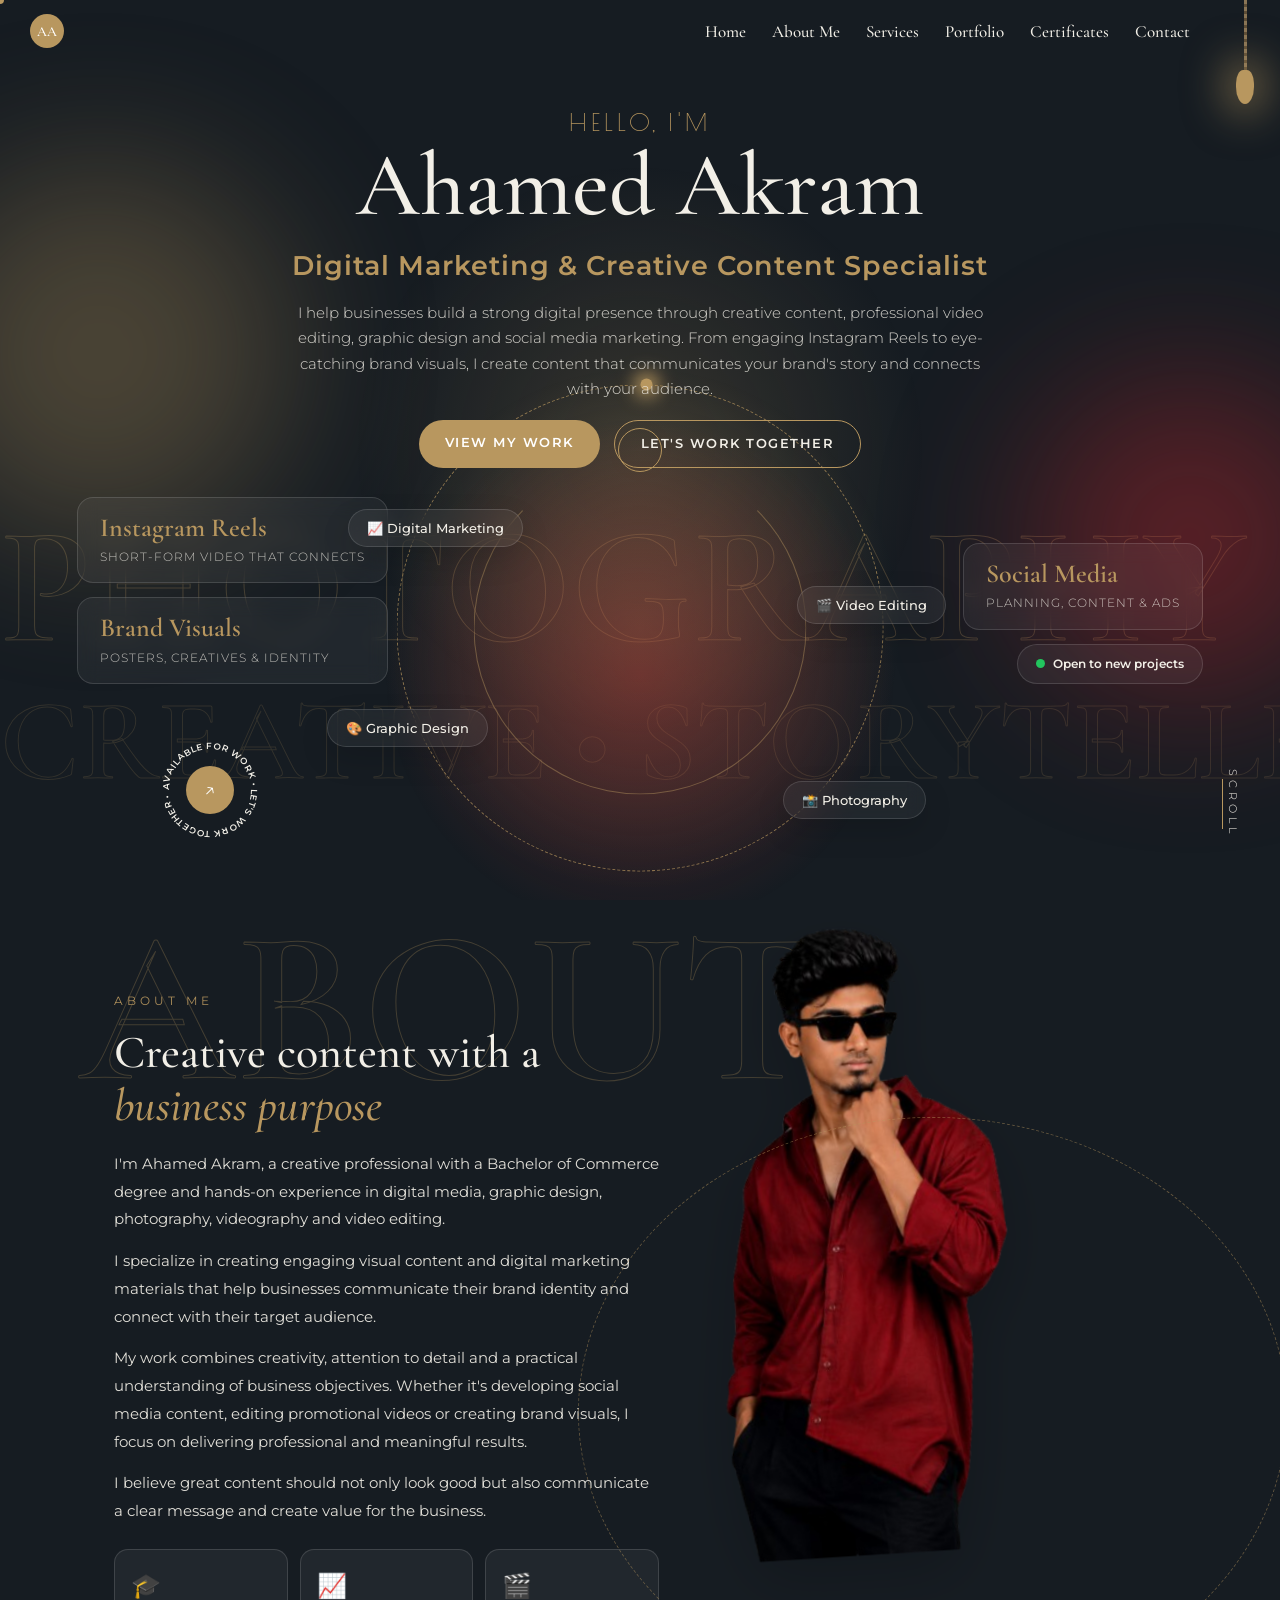
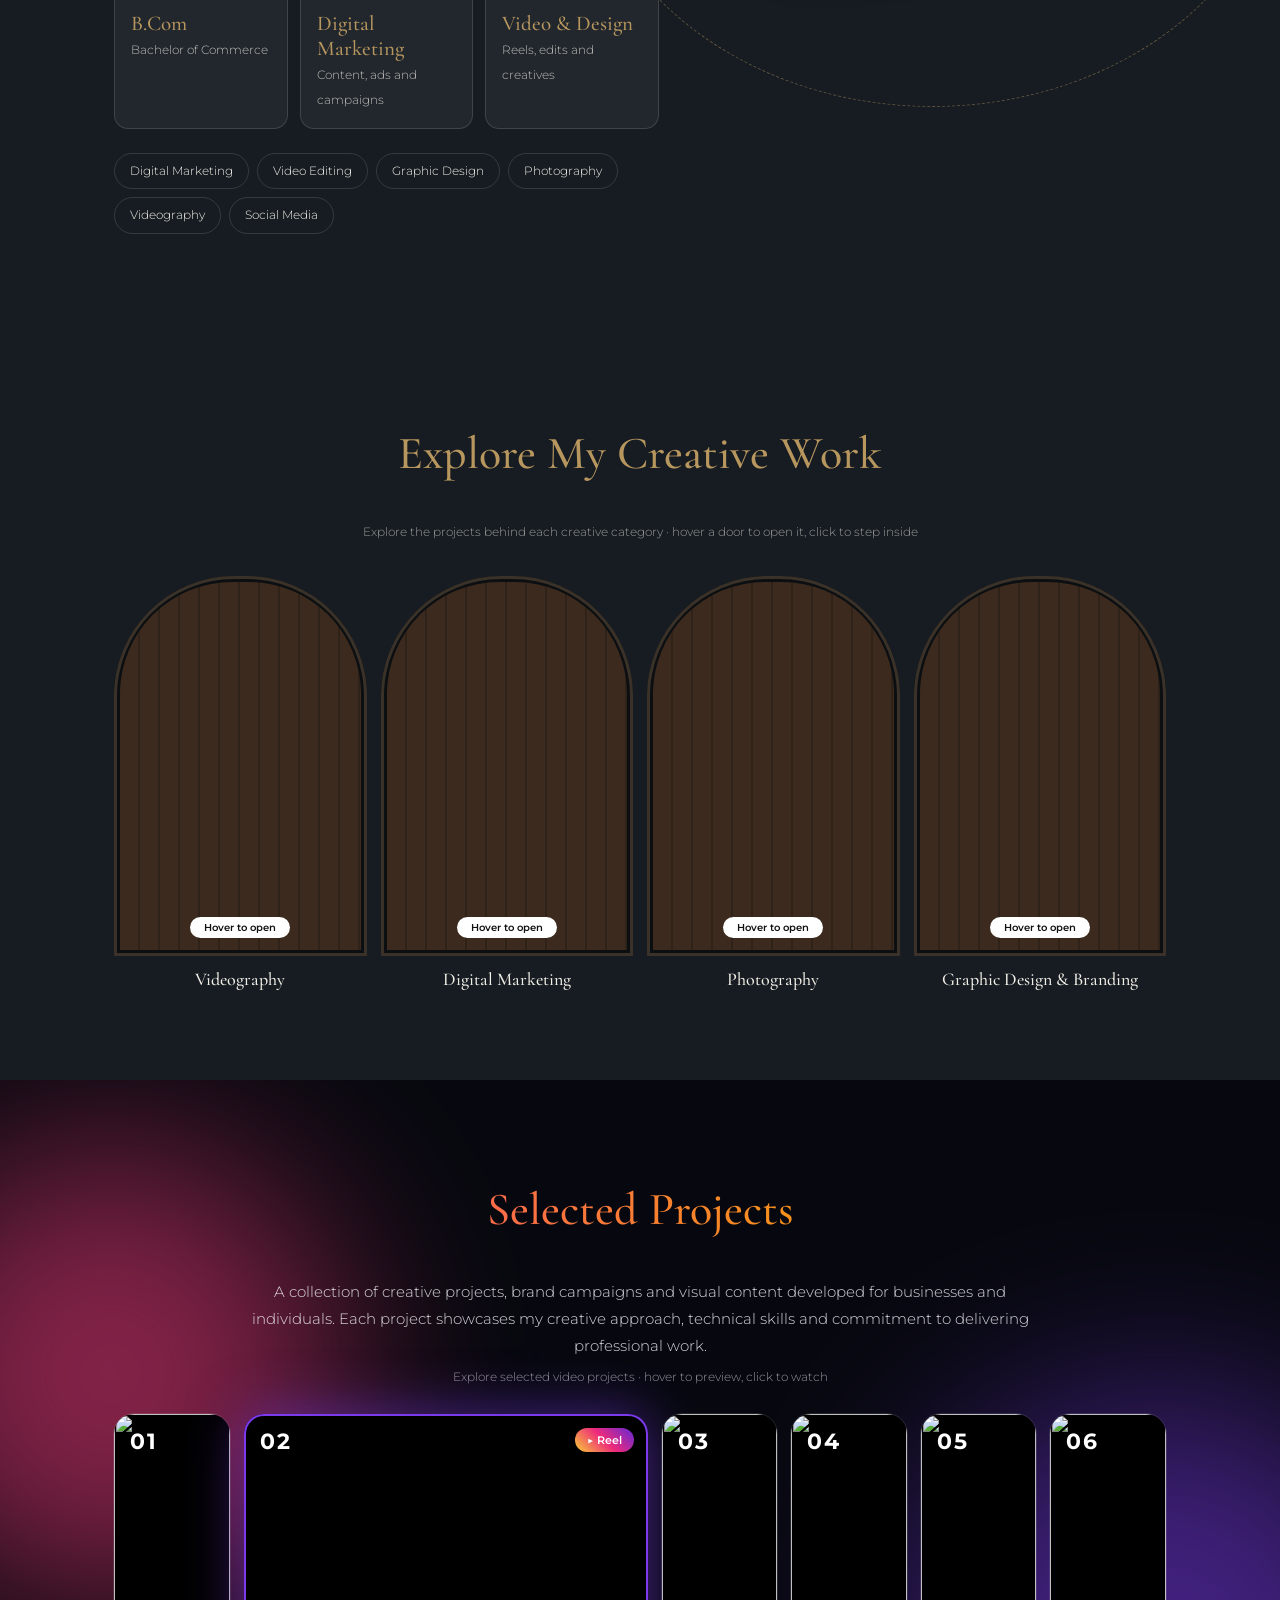
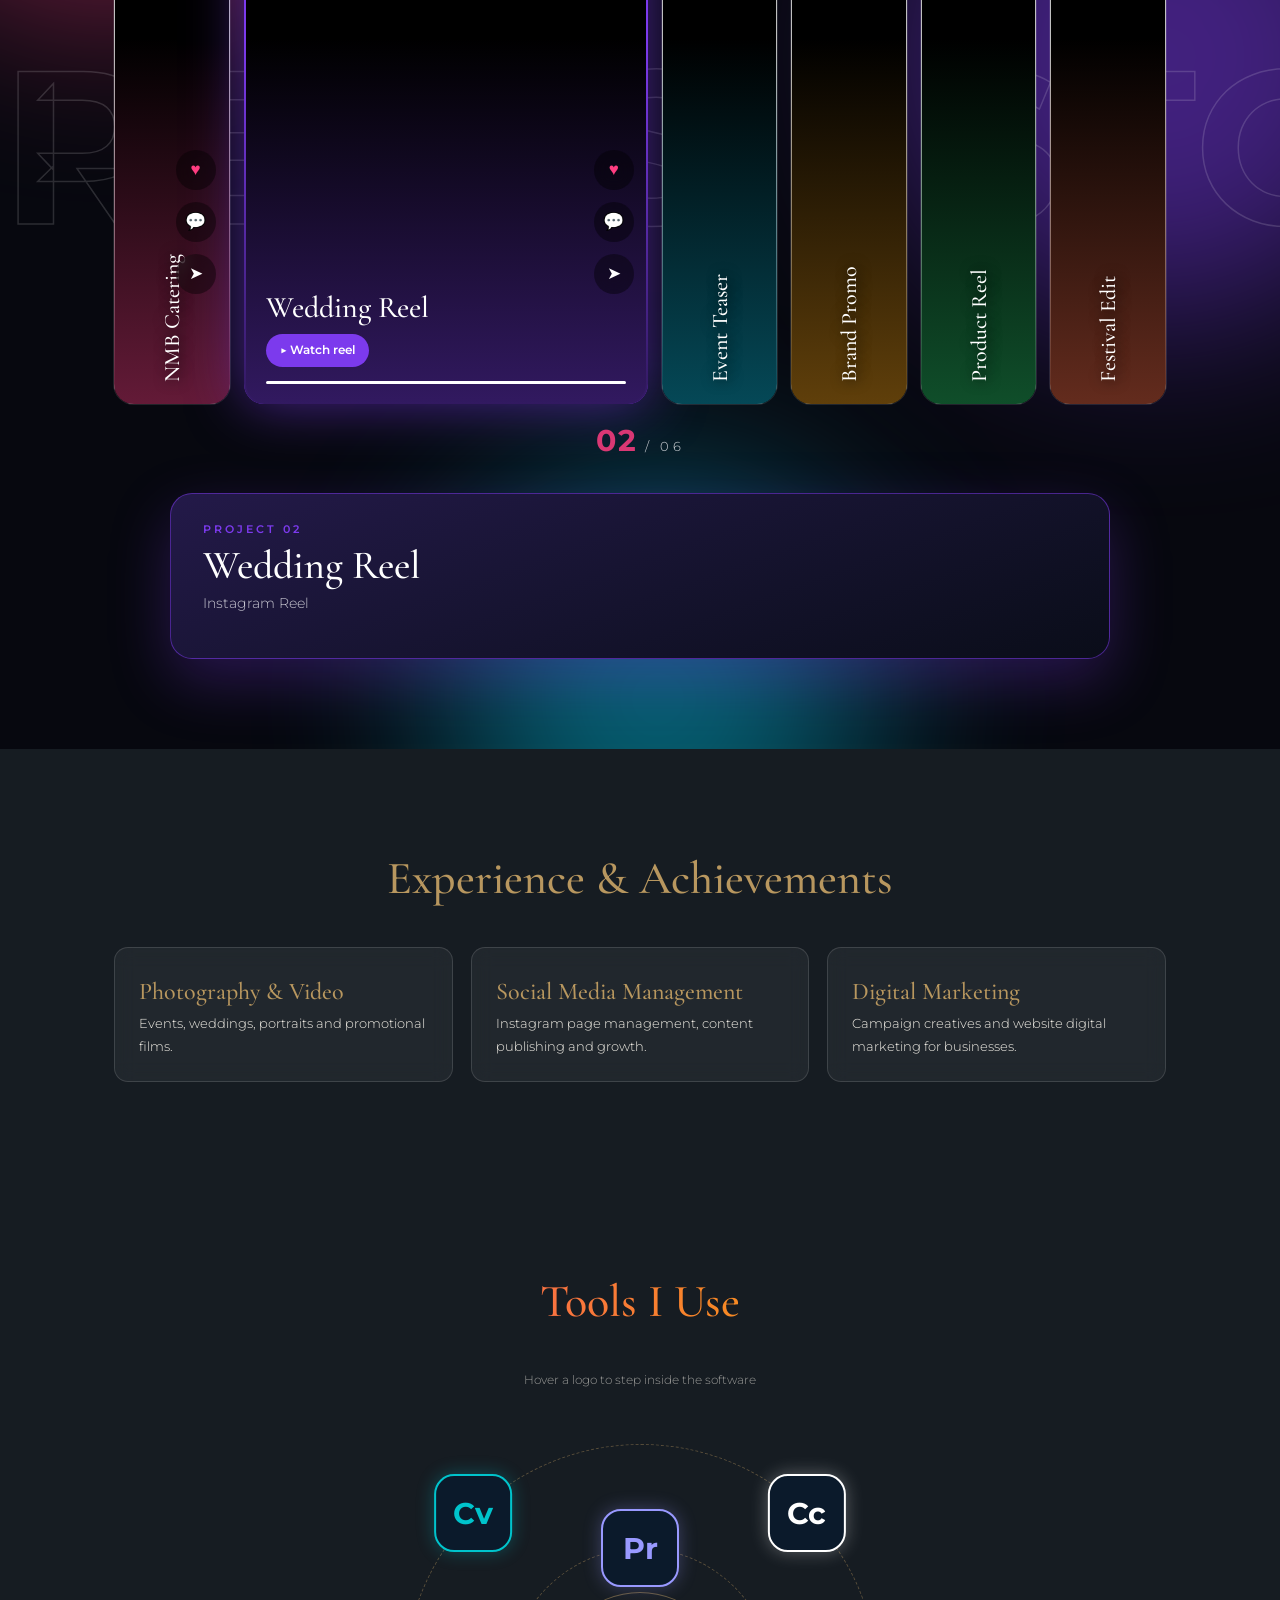
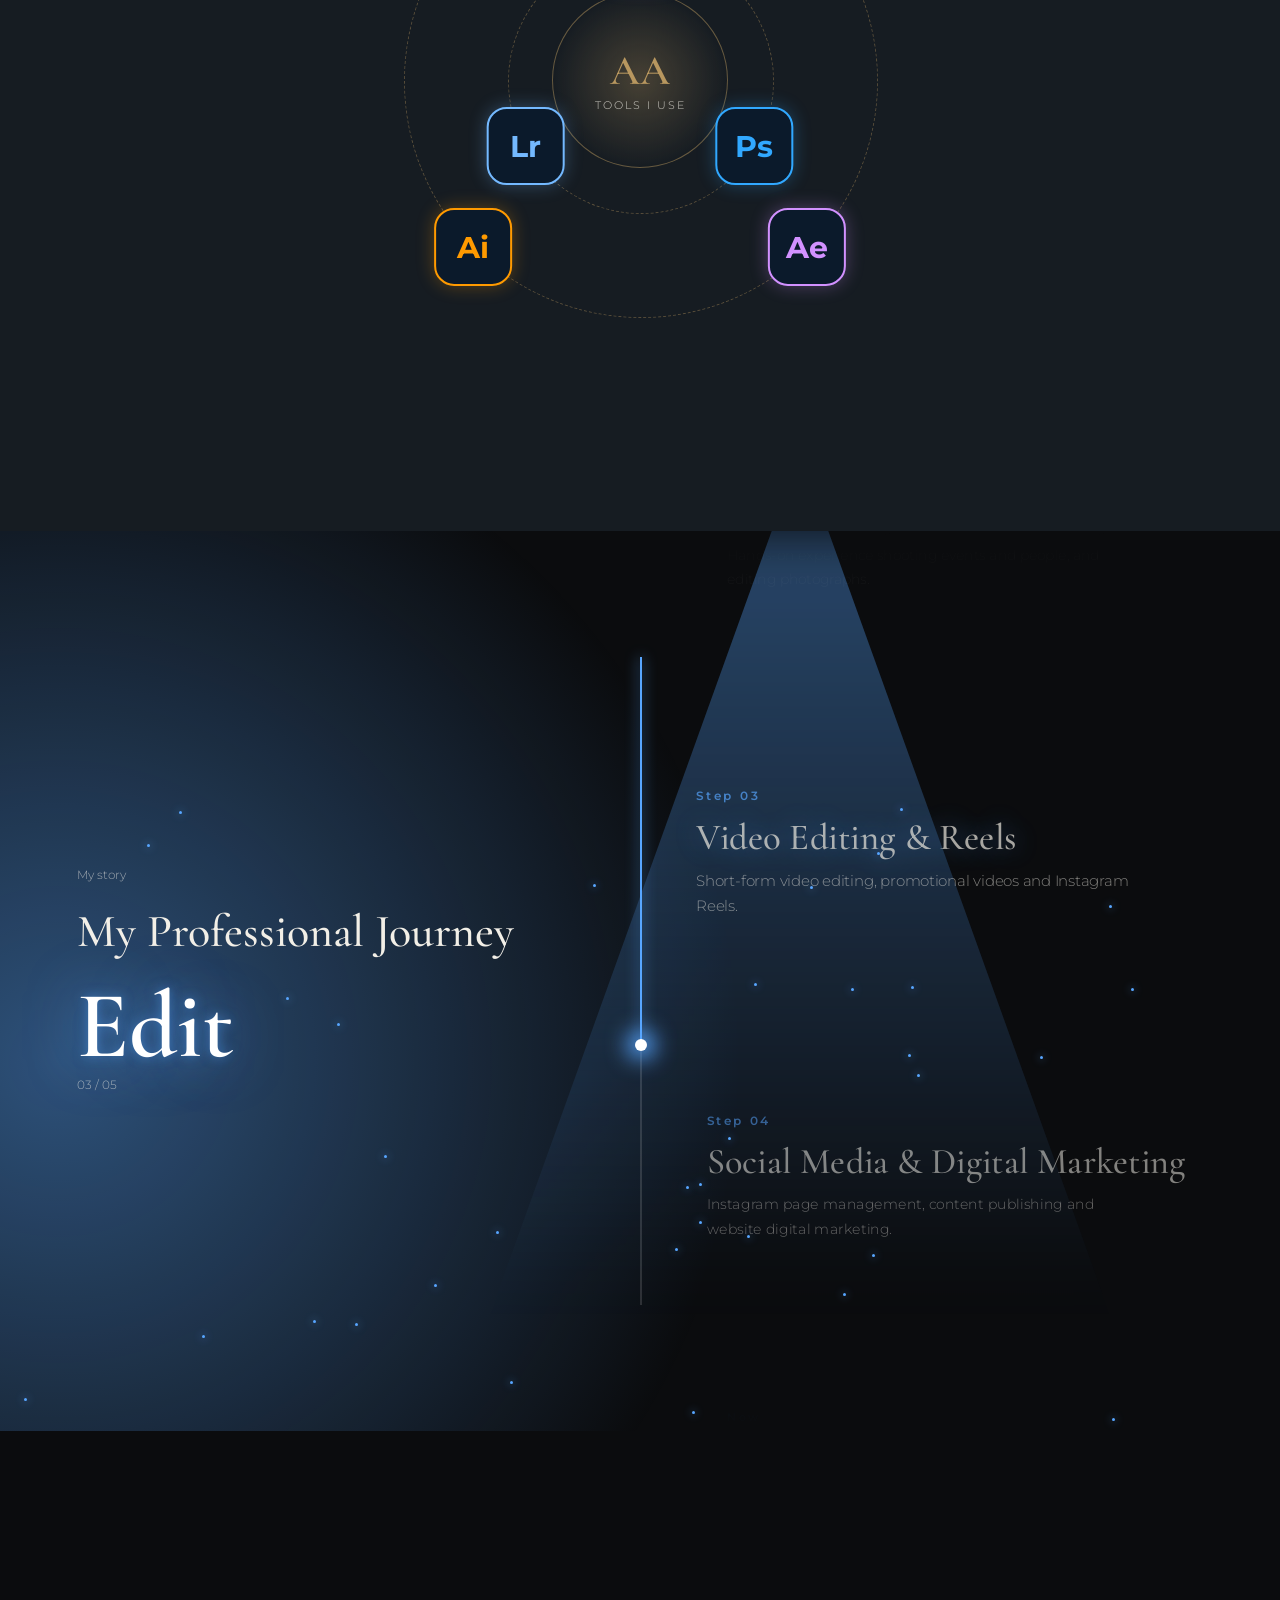
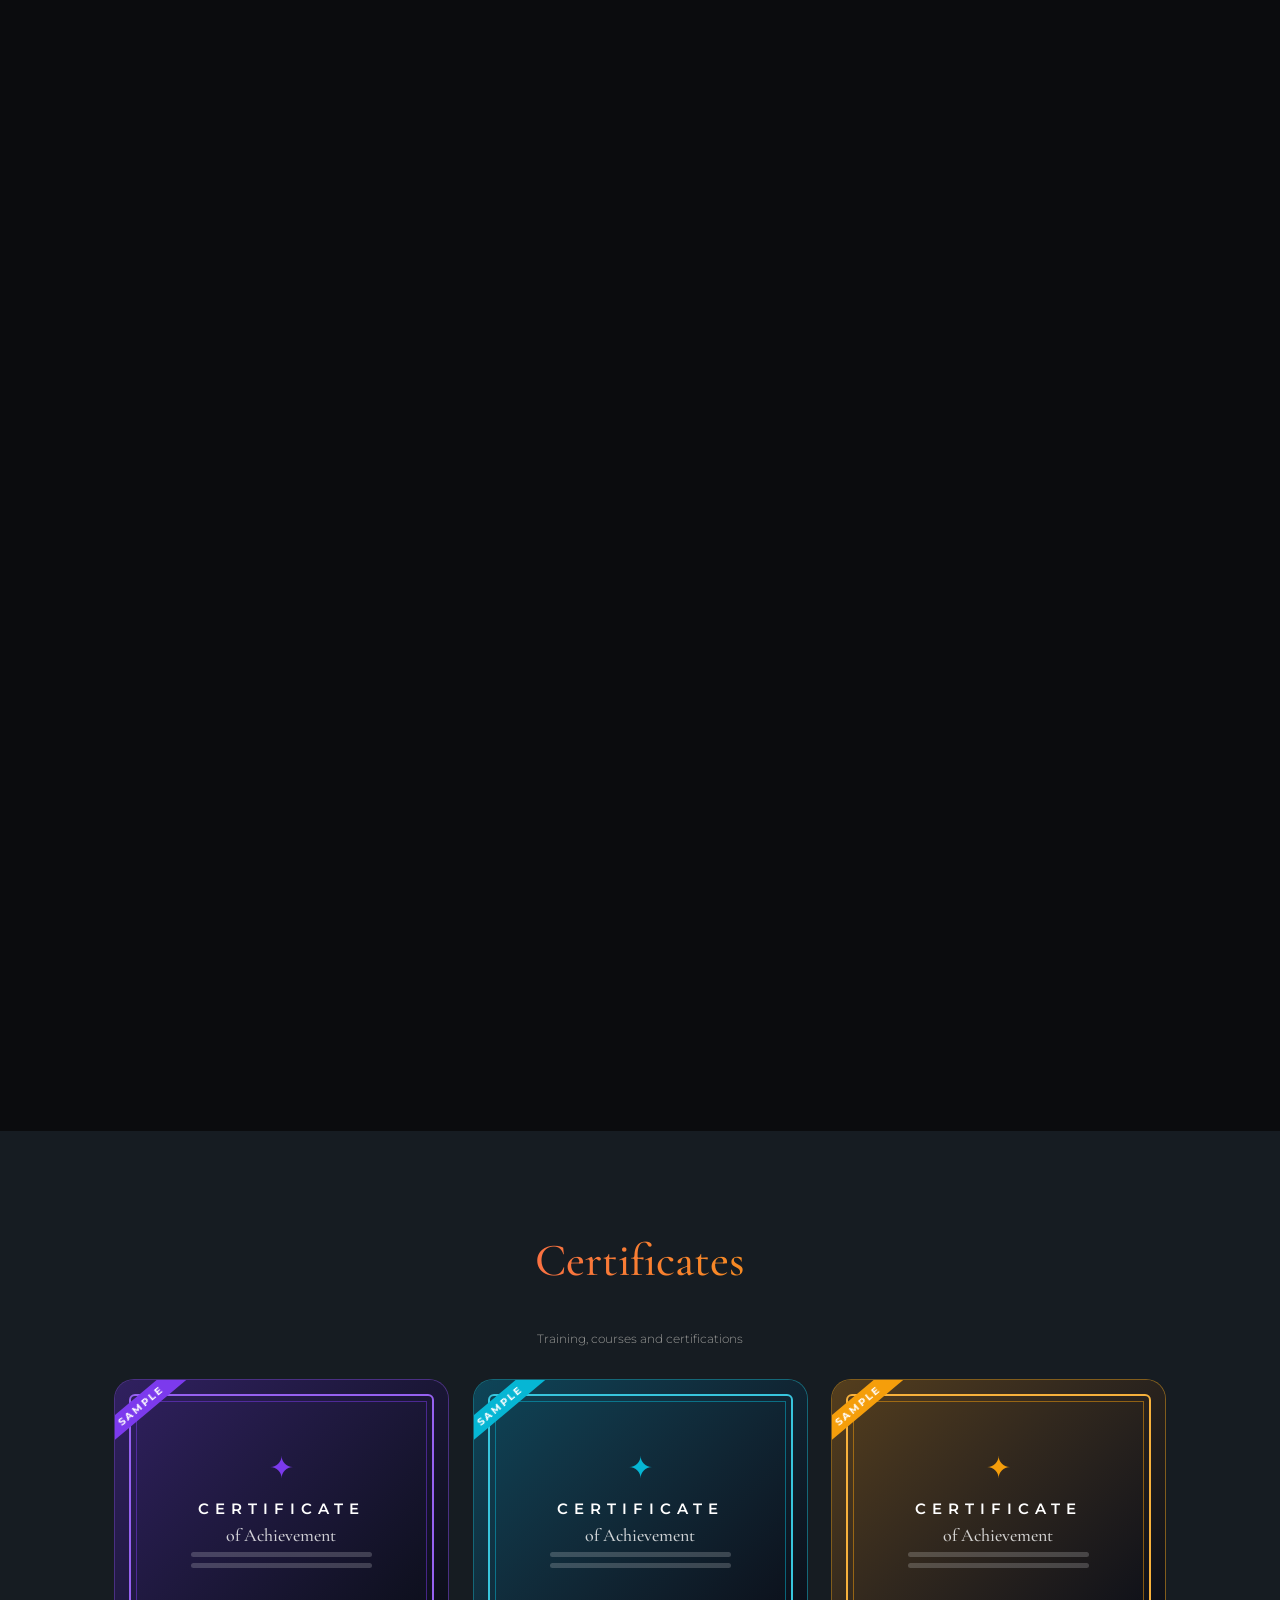
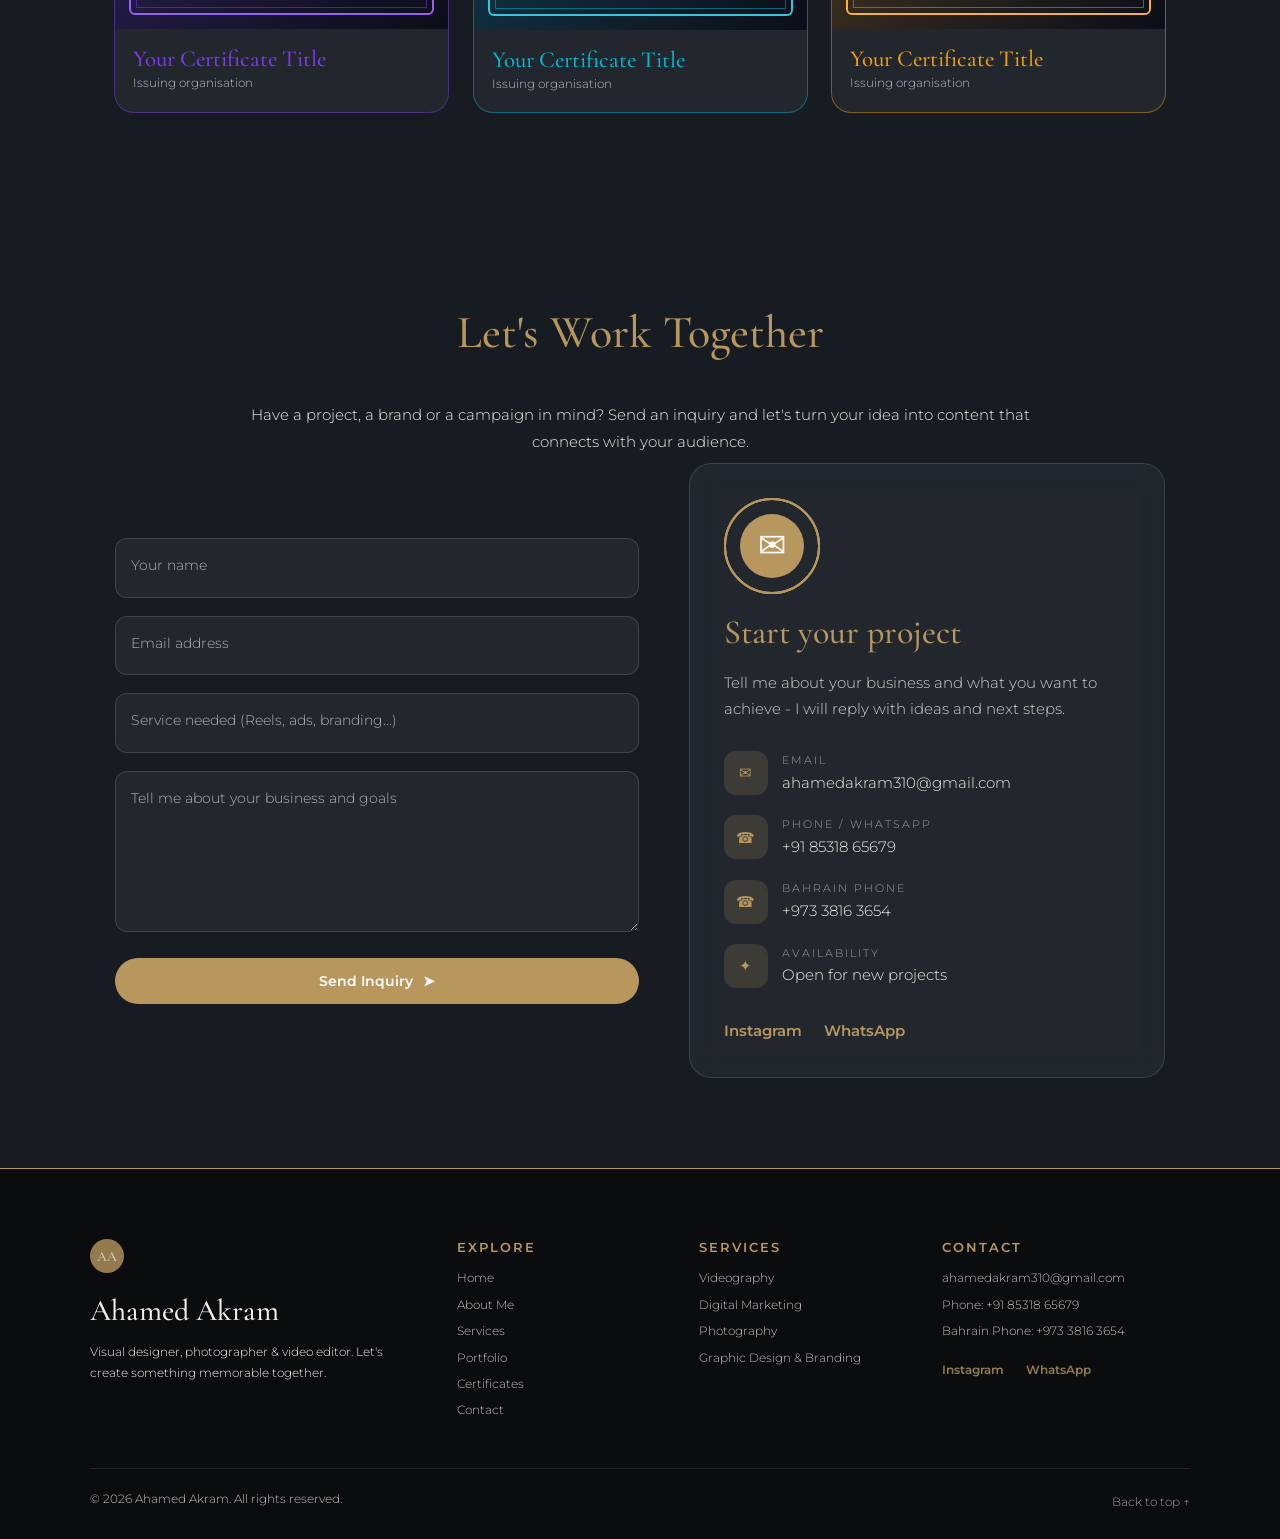
==== commit 93a003f1: "adjust the mobile view" ====
--- a/index.html
+++ b/index.html
@@ -1,92 +1,398 @@
-<!DOCTYPE html>
-<html lang="en"><head><meta charset="utf-8"><meta name="viewport" content="width=device-width,initial-scale=1">
-<title>Ahamed Akram | Digital Marketing &amp; Creative Content Specialist</title>
-<meta name="description" content="Ahamed Akram - Digital Marketing &amp; Creative Content Specialist. Creative content, professional video editing, graphic design and social media marketing for businesses.">
-<link href="https://fonts.googleapis.com/css2?family=Cormorant+Garamond:wght@400;500;600&family=Montserrat:wght@300;400;600&family=Poiret+One&display=swap" rel="stylesheet">
-<link rel="stylesheet" href="css/style.css"></head>
-<body class="dark">
-<!-- 01. PRELOADER: gold screen, spinning camera, flash -->
-<div id="pre"><div class="camw"><svg viewBox="0 0 200 150" aria-label="camera"><rect x="8" y="38" width="184" height="100" rx="16" fill="#fff"/><rect x="62" y="20" width="62" height="26" rx="7" fill="#fff"/><rect x="140" y="26" width="26" height="14" rx="4" fill="#e3e3e3"/><rect x="20" y="50" width="34" height="18" rx="4" fill="#cfcfcf"/><circle cx="100" cy="88" r="42" fill="#111"/><circle cx="100" cy="88" r="34" fill="none" stroke="#fff" stroke-width="3" stroke-dasharray="6 5" class="lring"/><circle cx="100" cy="88" r="27" fill="#1c1c1c" stroke="#555" stroke-width="2"/><circle cx="100" cy="88" r="16" fill="#000"/><circle cx="92" cy="80" r="5" fill="#fff" opacity=".85"/><circle cx="168" cy="56" r="5" fill="#111"/><rect x="20" y="118" width="40" height="6" rx="3" fill="#cfcfcf"/></svg><i class="burst"></i></div><p class="ptxt">AHAMED AKRAM</p><div id="flash"></div></div>
-
-<header><a class="logo" href="#home">AA</a>
-<nav><a href="#home">Home</a><a href="#about">About Me</a><a href="#services">Services</a><a href="#works">Portfolio</a><a href="#certificates">Certificates</a><a href="#contact">Contact</a></nav></header>
-<!-- ONE photo: starts in the hero, travels down on scroll and lands in About -->
-<div id="mover"><img class="me" src="images/ahamed.png" alt="Ahamed Akram"></div>
-<!-- Pull the lamp cord to switch light / dark -->
-<div id="lamp" title="Pull me"><span class="cord"></span><span class="bulb"></span></div>
-
-<!-- 02. HERO -->
-<section id="home" class="hero">
-<!-- background layers: moving outline words, glow blobs, floating sparkles -->
-<div class="hmq"><span>PHOTOGRAPHY &bull; VIDEOGRAPHY &bull; DESIGN &bull; BRANDING &bull; PHOTOGRAPHY &bull; VIDEOGRAPHY &bull; DESIGN &bull; BRANDING &bull; </span></div>
-<div class="hmq r"><span>CREATIVE &bull; STORYTELLER &bull; EDITOR &bull; CREATOR &bull; CREATIVE &bull; STORYTELLER &bull; EDITOR &bull; CREATOR &bull; </span></div>
-<i class="hblob a"></i><i class="hblob b"></i><div class="hdust" id="hdust"></div>
-<p class="hello">Hello, I'm</p><h1>Ahamed Akram</h1>
-<p class="role">Digital Marketing &amp; Creative Content Specialist</p>
-<p class="hdesc">I help businesses build a strong digital presence through creative content, professional video editing, graphic design and social media marketing. From engaging Instagram Reels to eye-catching brand visuals, I create content that communicates your brand's story and connects with your audience.</p>
-<div class="cta"><a class="btn" href="#works">View my work</a><a class="btn ghost" href="#contact">Let's work together</a></div>
-<div class="hl" id="hl"></div><div class="hr" id="hr"></div>
-<div class="badge"><svg viewBox="0 0 120 120"><defs><path id="cp" d="M60,60 m-44,0 a44,44 0 1,1 88,0 a44,44 0 1,1 -88,0"/></defs><text><textPath href="#cp" textLength="272" lengthAdjust="spacing">AVAILABLE FOR WORK &bull; LET'S WORK TOGETHER &bull; </textPath></text></svg><a href="#contact">&#8599;</a></div>
-<div class="scrollhint">Scroll</div>
-<!-- the photo sits here at first, then travels to About. Halo + chips surround it -->
-<div class="meslot" id="slot"><div class="halo"><i class="orb"></i></div>
-<span class="chip" data-d="26" style="top:8%;left:-36%">&#128200; Digital Marketing</span><span class="chip" data-d="-20" style="top:26%;right:-40%">&#127916; Video Editing</span>
-<span class="chip" data-d="32" style="top:55%;left:-42%">&#127912; Graphic Design</span><span class="chip" data-d="-28" style="top:72%;right:-34%">&#128248; Photography</span></div></section>
-
-<!-- 03. ABOUT -->
-<section id="about" class="about wrap"><span class="wm">ABOUT</span>
-<div class="rv-l"><p class="eyebrow">About Me</p><h2>Creative content with a <em>business purpose</em></h2>
-<p>I'm Ahamed Akram, a creative professional with a Bachelor of Commerce degree and hands-on experience in digital media, graphic design, photography, videography and video editing.</p>
-<p>I specialize in creating engaging visual content and digital marketing materials that help businesses communicate their brand identity and connect with their target audience.</p>
-<p>My work combines creativity, attention to detail and a practical understanding of business objectives. Whether it's developing social media content, editing promotional videos or creating brand visuals, I focus on delivering professional and meaningful results.</p>
-<p>I believe great content should not only look good but also communicate a clear message and create value for the business.</p>
-<div class="acards"><div class="acard"><b>&#127891;</b><h4>B.Com</h4><span>Bachelor of Commerce</span></div><div class="acard"><b>&#128200;</b><h4>Digital Marketing</h4><span>Content, ads and campaigns</span></div><div class="acard"><b>&#127916;</b><h4>Video &amp; Design</h4><span>Reels, edits and creatives</span></div></div>
-<div class="chips"><span>Digital Marketing</span><span>Video Editing</span><span>Graphic Design</span><span>Photography</span><span>Videography</span><span>Social Media</span></div></div>
-<div class="portrait rv" id="pslot"><i class="pring"></i><b>&#10022;</b><b>&#10022;</b><b>&#10022;</b><b>&#10022;</b><b>&#10022;</b></div></section>
-
-<!-- 04. EXPERTISE: four doors open on scroll / hover -->
-<section id="services" class="wrap"><h2 class="c rv">Explore My Creative Work</h2><p class="c small">Explore the projects behind each creative category &middot; hover a door to open it, click to step inside</p>
-<div class="doors" id="doors"></div></section>
-
-<!-- 05. FEATURED INSTAGRAM REELS: hover to preview, click to watch -->
-<section id="works" class="rsec"><div class="rbg"><i class="bl b1"></i><i class="bl b2"></i><i class="bl b3"></i><div class="rmq"><span>REELS &bull; STORIES &bull; EDITS &bull; MOTION &bull; REELS &bull; STORIES &bull; EDITS &bull; MOTION &bull; </span></div></div>
-<div class="wrap"><h2 class="c rv gt">Selected Projects</h2><p class="c lead">A collection of creative projects, brand campaigns and visual content developed for businesses and individuals. Each project showcases my creative approach, technical skills and commitment to delivering professional work.</p><p class="c small">Explore selected video projects &middot; hover to preview, click to watch</p><div class="reels" id="reels"></div><p class="c rcount"><b id="rn">01</b> / 06</p><div class="case" id="case"></div></div></section>
-<!-- 06. EXPERIENCE -->
-<section class="wrap"><h2 class="c rv">Experience &amp; Achievements</h2><div class="cards" id="exp"></div></section>
-<!-- 07. TOOLS -->
-<section id="tools"><div class="tbg" id="tbg"><div class="tmq" id="tmq"></div></div>
-<div class="wrap"><h2 class="c rv gt">Tools I Use</h2><p class="c small" id="tsub">Hover a logo to step inside the software</p><div class="orbitw rv" id="orbitw"><div class="orbit" id="orbit"></div></div><p class="tname" id="tname"></p><button id="tclose">&#10005; Close</button></div></section>
-<!-- 08. CREATIVE JOURNEY: scroll-driven timeline with moving light -->
-<section id="jsec" class="jr"><div class="jstick"><div class="jglow"></div><div class="jbeam"></div><div class="jdust" id="dust"></div>
-<div class="jleft"><p class="small">My story</p><h2>My Professional Journey</h2><div class="year" id="yr"></div><p id="jc" class="small"></p></div>
-<div class="jright"><div class="jline"><u id="jf"><b></b></u></div><div class="jwrap"><div class="jlist" id="journey"></div></div></div></div></section>
-<!-- 08b. CERTIFICATES: add your files in the certificates folder + a line in script.js -->
-<section id="certificates" class="wrap"><h2 class="c rv gt">Certificates</h2><p class="c small">Training, courses and certifications</p><div class="certs" id="certs"></div></section>
-<!-- 09. TESTIMONIALS: two colourful rows that drift and speed up as you scroll -->
-<section id="testimonials" class="tsec"><i class="tb t1"></i><i class="tb t2"></i><i class="tb t3"></i>
-<div class="wrap tw"><h2 class="c rv gt">Words from happy clients</h2><p class="c small">Sample feedback - replace with real client words</p></div>
-<div class="mrow"><div class="mtrack" id="mt1"></div></div><div class="mrow"><div class="mtrack rev" id="mt2"></div></div></section>
-
-<!-- 10. CONTACT -->
-<section id="contact" class="wrap"><h2 class="c rv">Let's Work Together</h2><p class="c lead rv">Have a project, a brand or a campaign in mind? Send an inquiry and let's turn your idea into content that connects with your audience.</p>
-<div class="cgrid"><form class="cform rv-l" id="cform" method="post" enctype="text/plain">
-<div class="fld"><input id="f1" name="name" placeholder=" " required><label for="f1">Your name</label></div>
-<div class="fld"><input id="f2" name="email" type="email" placeholder=" " required><label for="f2">Email address</label></div>
-<div class="fld"><input id="f3" name="service" placeholder=" "><label for="f3">Service needed (Reels, ads, branding...)</label></div>
-<div class="fld"><textarea id="f4" name="msg" rows="5" placeholder=" "></textarea><label for="f4">Tell me about your business and goals</label></div>
-<button class="send">Send Inquiry <span>&#10148;</span></button></form>
-<aside class="cinfo rv-r"><div class="orb2"><i></i><i></i><i></i><span>&#9993;</span></div>
-<h3>Start your project</h3><p>Tell me about your business and what you want to achieve - I will reply with ideas and next steps.</p>
-<ul class="clist" id="clist"></ul><div class="social" id="social"></div></aside></div></section>
-<footer class="foot"><div class="fgrid">
-<div><a class="logo" href="#home">AA</a><h3>Ahamed Akram</h3><p>Visual designer, photographer &amp; video editor. Let's create something memorable together.</p></div>
-<div><h4>Explore</h4><a href="#home">Home</a><a href="#about">About Me</a><a href="#services">Services</a><a href="#works">Portfolio</a><a href="#certificates">Certificates</a><a href="#contact">Contact</a></div>
-<div><h4>Services</h4><a href="#services">Videography</a><a href="#services">Digital Marketing</a><a href="#services">Photography</a><a href="#services">Graphic Design &amp; Branding</a></div>
-<div><h4>Contact</h4><div id="fcontact"></div><div class="social" id="fsocial"></div></div></div>
-<div class="fbot"><span>© 2026 Ahamed Akram. All rights reserved.</span><a href="#home">Back to top &uarr;</a></div></footer>
-
-<!-- category "pages" (videos / photos) opened from the doors -->
-<div id="page"><div class="phead"><button id="pback">&larr; Back</button><h2 id="ptitle"></h2><span id="pcount"></span></div><p class="pdesc" id="pdesc"></p><div class="pbody" id="pbody"></div></div>
-<div id="flash2"></div>
-<div id="lb"><button id="lbx" aria-label="Close">&times;</button><button class="lnav" id="lbp">&#8249;</button><div id="lbc"></div><button class="lnav" id="lbn">&#8250;</button></div>
-<script src="js/script.js"></script></body></html>
+<!doctype html>
+<html lang="en">
+  <head>
+    <meta charset="utf-8" />
+    <meta name="viewport" content="width=device-width,initial-scale=1" />
+    <title>
+      Ahamed Akram | Digital Marketing &amp; Creative Content Specialist
+    </title>
+    <meta
+      name="description"
+      content="Ahamed Akram - Digital Marketing &amp; Creative Content Specialist. Creative content, professional video editing, graphic design and social media marketing for businesses."
+    />
+    <link
+      href="https://fonts.googleapis.com/css2?family=Cormorant+Garamond:wght@400;500;600&family=Montserrat:wght@300;400;600&family=Poiret+One&display=swap"
+      rel="stylesheet"
+    />
+    <link rel="stylesheet" href="css/style.css" />
+  </head>
+  <body class="dark">
+    <!-- 01. PRELOADER: gold screen, spinning camera, flash -->
+    <div id="pre">
+      <div class="camw">
+        <svg viewBox="0 0 200 150" aria-label="camera">
+          <rect x="8" y="38" width="184" height="100" rx="16" fill="#fff" />
+          <rect x="62" y="20" width="62" height="26" rx="7" fill="#fff" />
+          <rect x="140" y="26" width="26" height="14" rx="4" fill="#e3e3e3" />
+          <rect x="20" y="50" width="34" height="18" rx="4" fill="#cfcfcf" />
+          <circle cx="100" cy="88" r="42" fill="#111" />
+          <circle
+            cx="100"
+            cy="88"
+            r="34"
+            fill="none"
+            stroke="#fff"
+            stroke-width="3"
+            stroke-dasharray="6 5"
+            class="lring"
+          />
+          <circle
+            cx="100"
+            cy="88"
+            r="27"
+            fill="#1c1c1c"
+            stroke="#555"
+            stroke-width="2"
+          />
+          <circle cx="100" cy="88" r="16" fill="#000" />
+          <circle cx="92" cy="80" r="5" fill="#fff" opacity=".85" />
+          <circle cx="168" cy="56" r="5" fill="#111" />
+          <rect
+            x="20"
+            y="118"
+            width="40"
+            height="6"
+            rx="3"
+            fill="#cfcfcf"
+          /></svg
+        ><i class="burst"></i>
+      </div>
+      <p class="ptxt">AHAMED AKRAM</p>
+      <div id="flash"></div>
+    </div>
+
+    <header>
+      <a class="logo" href="#home">AA</a>
+      <nav>
+        <a href="#home">Home</a><a href="#about">About Me</a
+        ><a href="#services">Services</a><a href="#works">Portfolio</a
+        ><a href="#certificates">Certificates</a><a href="#contact">Contact</a>
+      </nav>
+    </header>
+    <!-- ONE photo: starts in the hero, travels down on scroll and lands in About -->
+    <div id="mover">
+      <img class="me" src="images/ahamed.png" alt="Ahamed Akram" />
+    </div>
+    <!-- Pull the lamp cord to switch light / dark -->
+    <div id="lamp" title="Pull me">
+      <span class="cord"></span><span class="bulb"></span>
+    </div>
+
+    <!-- 02. HERO -->
+    <section id="home" class="hero">
+      <!-- background layers: moving outline words, glow blobs, floating sparkles -->
+      <div class="hmq">
+        <span
+          >PHOTOGRAPHY &bull; VIDEOGRAPHY &bull; DESIGN &bull; BRANDING &bull;
+          PHOTOGRAPHY &bull; VIDEOGRAPHY &bull; DESIGN &bull; BRANDING &bull;
+        </span>
+      </div>
+      <div class="hmq r">
+        <span
+          >CREATIVE &bull; STORYTELLER &bull; EDITOR &bull; CREATOR &bull;
+          CREATIVE &bull; STORYTELLER &bull; EDITOR &bull; CREATOR &bull;
+        </span>
+      </div>
+      <i class="hblob a"></i><i class="hblob b"></i>
+      <div class="hdust" id="hdust"></div>
+      <p class="hello">Hello, I'm</p>
+      <h1>Ahamed Akram</h1>
+      <p class="role">Digital Marketing &amp; Creative Content Specialist</p>
+      <p class="hdesc">
+        I help businesses build a strong digital presence through creative
+        content, professional video editing, graphic design and social media
+        marketing. From engaging Instagram Reels to eye-catching brand visuals,
+        I create content that communicates your brand's story and connects with
+        your audience.
+      </p>
+      <div class="cta">
+        <a class="btn" href="#works">View my work</a
+        ><a class="btn ghost" href="#contact">Let's work together</a>
+      </div>
+      <div class="hl" id="hl"></div>
+      <div class="hr" id="hr"></div>
+      <div class="badge">
+        <svg viewBox="0 0 120 120">
+          <defs>
+            <path
+              id="cp"
+              d="M60,60 m-44,0 a44,44 0 1,1 88,0 a44,44 0 1,1 -88,0"
+            />
+          </defs>
+          <text>
+            <textPath href="#cp" textLength="272" lengthAdjust="spacing">
+              AVAILABLE FOR WORK &bull; LET'S WORK TOGETHER &bull;
+            </textPath>
+          </text></svg
+        ><a href="#contact">&#8599;</a>
+      </div>
+      <div class="scrollhint">Scroll</div>
+      <!-- the photo sits here at first, then travels to About. Halo + chips surround it -->
+      <div class="meslot" id="slot">
+        <div class="halo"><i class="orb"></i></div>
+        <span class="chip" data-d="26" style="top: 8%; left: -36%"
+          >&#128200; Digital Marketing</span
+        ><span class="chip" data-d="-20" style="top: 26%; right: -40%"
+          >&#127916; Video Editing</span
+        >
+        <span class="chip" data-d="32" style="top: 55%; left: -42%"
+          >&#127912; Graphic Design</span
+        ><span class="chip" data-d="-28" style="top: 72%; right: -34%"
+          >&#128248; Photography</span
+        >
+      </div>
+    </section>
+
+    <!-- 03. ABOUT -->
+    <section id="about" class="about wrap">
+      <span class="wm">ABOUT</span>
+      <div class="rv-l">
+        <p class="eyebrow">About Me</p>
+        <h2>Creative content with a <em>business purpose</em></h2>
+        <p>
+          I'm Ahamed Akram, a creative professional with a Bachelor of Commerce
+          degree and hands-on experience in digital media, graphic design,
+          photography, videography and video editing.
+        </p>
+        <p>
+          I specialize in creating engaging visual content and digital marketing
+          materials that help businesses communicate their brand identity and
+          connect with their target audience.
+        </p>
+        <p>
+          My work combines creativity, attention to detail and a practical
+          understanding of business objectives. Whether it's developing social
+          media content, editing promotional videos or creating brand visuals, I
+          focus on delivering professional and meaningful results.
+        </p>
+        <p>
+          I believe great content should not only look good but also communicate
+          a clear message and create value for the business.
+        </p>
+        <div class="acards">
+          <div class="acard">
+            <b>&#127891;</b>
+            <h4>B.Com</h4>
+            <span>Bachelor of Commerce</span>
+          </div>
+          <div class="acard">
+            <b>&#128200;</b>
+            <h4>Digital Marketing</h4>
+            <span>Content, ads and campaigns</span>
+          </div>
+          <div class="acard">
+            <b>&#127916;</b>
+            <h4>Video &amp; Design</h4>
+            <span>Reels, edits and creatives</span>
+          </div>
+        </div>
+        <div class="chips">
+          <span>Digital Marketing</span><span>Video Editing</span
+          ><span>Graphic Design</span><span>Photography</span
+          ><span>Videography</span><span>Social Media</span>
+        </div>
+      </div>
+      <div class="portrait rv" id="pslot">
+        <i class="pring"></i><b>&#10022;</b><b>&#10022;</b><b>&#10022;</b
+        ><b>&#10022;</b><b>&#10022;</b>
+      </div>
+    </section>
+
+    <!-- 04. EXPERTISE: four doors open on scroll / hover -->
+    <section id="services" class="wrap">
+      <h2 class="c rv">Explore My Creative Work</h2>
+      <p class="c small">
+        Explore the projects behind each creative category &middot; hover a door
+        to open it, click to step inside
+      </p>
+      <div class="doors" id="doors"></div>
+    </section>
+
+    <!-- 05. FEATURED INSTAGRAM REELS: hover to preview, click to watch -->
+    <section id="works" class="rsec">
+      <div class="rbg">
+        <i class="bl b1"></i><i class="bl b2"></i><i class="bl b3"></i>
+        <div class="rmq">
+          <span
+            >REELS &bull; STORIES &bull; EDITS &bull; MOTION &bull; REELS &bull;
+            STORIES &bull; EDITS &bull; MOTION &bull;
+          </span>
+        </div>
+      </div>
+      <div class="wrap">
+        <h2 class="c rv gt">Selected Projects</h2>
+        <p class="c lead">
+          A collection of creative projects, brand campaigns and visual content
+          developed for businesses and individuals. Each project showcases my
+          creative approach, technical skills and commitment to delivering
+          professional work.
+        </p>
+        <p class="c small">
+          Explore selected video projects &middot; hover to preview, click to
+          watch
+        </p>
+        <div class="reels" id="reels"></div>
+        <p class="c rcount"><b id="rn">01</b> / 06</p>
+        <div class="case" id="case"></div>
+      </div>
+    </section>
+    <!-- 06. EXPERIENCE -->
+    <section class="wrap">
+      <h2 class="c rv">Experience &amp; Achievements</h2>
+      <div class="cards" id="exp"></div>
+    </section>
+    <!-- 07. TOOLS -->
+    <section id="tools">
+      <div class="tbg" id="tbg"><div class="tmq" id="tmq"></div></div>
+      <div class="wrap">
+        <h2 class="c rv gt">Tools I Use</h2>
+        <p class="c small" id="tsub">
+          Hover a logo to step inside the software
+        </p>
+        <div class="orbitw rv" id="orbitw">
+          <div class="orbit" id="orbit"></div>
+        </div>
+        <p class="tname" id="tname"></p>
+        <button id="tclose">&#10005; Close</button>
+      </div>
+    </section>
+    <!-- 08. CREATIVE JOURNEY: scroll-driven timeline with moving light -->
+    <section id="jsec" class="jr">
+      <div class="jstick">
+        <div class="jglow"></div>
+        <div class="jbeam"></div>
+        <div class="jdust" id="dust"></div>
+        <div class="jleft">
+          <p class="small">My story</p>
+          <h2>My Professional Journey</h2>
+          <div class="year" id="yr"></div>
+          <p id="jc" class="small"></p>
+        </div>
+        <div class="jright">
+          <div class="jline">
+            <u id="jf"><b></b></u>
+          </div>
+          <div class="jwrap"><div class="jlist" id="journey"></div></div>
+        </div>
+      </div>
+    </section>
+    <!-- 08b. CERTIFICATES: add your files in the certificates folder + a line in script.js -->
+    <section id="certificates" class="wrap">
+      <h2 class="c rv gt">Certificates</h2>
+      <p class="c small">Training, courses and certifications</p>
+      <div class="certs" id="certs"></div>
+    </section>
+    <!-- 09. TESTIMONIALS: two colourful rows that drift and speed up as you scroll -->
+    <section id="testimonials" class="tsec">
+      <i class="tb t1"></i><i class="tb t2"></i><i class="tb t3"></i>
+      <div class="wrap tw">
+        <h2 class="c rv gt">Words from happy clients</h2>
+        <p class="c small">Sample feedback - replace with real client words</p>
+      </div>
+      <div class="mrow"><div class="mtrack" id="mt1"></div></div>
+      <div class="mrow"><div class="mtrack rev" id="mt2"></div></div>
+    </section>
+
+    <!-- 10. CONTACT -->
+    <section id="contact" class="wrap">
+      <h2 class="c rv">Let's Work Together</h2>
+      <p class="c lead rv">
+        Have a project, a brand or a campaign in mind? Send an inquiry and let's
+        turn your idea into content that connects with your audience.
+      </p>
+      <div class="cgrid">
+        <form class="cform rv-l" id="cform" method="post" enctype="text/plain">
+          <div class="fld">
+            <input id="f1" name="name" placeholder=" " required /><label
+              for="f1"
+              >Your name</label
+            >
+          </div>
+          <div class="fld">
+            <input
+              id="f2"
+              name="email"
+              type="email"
+              placeholder=" "
+              required
+            /><label for="f2">Email address</label>
+          </div>
+          <div class="fld">
+            <input id="f3" name="service" placeholder=" " /><label for="f3"
+              >Service needed (Reels, ads, branding...)</label
+            >
+          </div>
+          <div class="fld">
+            <textarea id="f4" name="msg" rows="5" placeholder=" "></textarea
+            ><label for="f4">Tell me about your business and goals</label>
+          </div>
+          <button class="send">Send Inquiry <span>&#10148;</span></button>
+        </form>
+        <aside class="cinfo rv-r">
+          <div class="orb2"><i></i><i></i><i></i><span>&#9993;</span></div>
+          <h3>Start your project</h3>
+          <p>
+            Tell me about your business and what you want to achieve - I will
+            reply with ideas and next steps.
+          </p>
+          <ul class="clist" id="clist"></ul>
+          <div class="social" id="social"></div>
+        </aside>
+      </div>
+    </section>
+    <footer class="foot">
+      <div class="fgrid">
+        <div>
+          <a class="logo" href="#home">AA</a>
+          <h3>Ahamed Akram</h3>
+          <p>
+            Visual designer, photographer &amp; video editor. Let's create
+            something memorable together.
+          </p>
+        </div>
+        <div>
+          <h4>Explore</h4>
+          <a href="#home">Home</a><a href="#about">About Me</a
+          ><a href="#services">Services</a><a href="#works">Portfolio</a
+          ><a href="#certificates">Certificates</a
+          ><a href="#contact">Contact</a>
+        </div>
+        <div>
+          <h4>Services</h4>
+          <a href="#services">Videography</a
+          ><a href="#services">Digital Marketing</a
+          ><a href="#services">Photography</a
+          ><a href="#services">Graphic Design &amp; Branding</a>
+        </div>
+        <div>
+          <h4>Contact</h4>
+          <div id="fcontact"></div>
+          <div class="social" id="fsocial"></div>
+        </div>
+      </div>
+      <div class="fbot">
+        <span>© 2026 Ahamed Akram. All rights reserved.</span
+        ><a href="#home">Back to top &uarr;</a>
+      </div>
+    </footer>
+
+    <!-- category "pages" (videos / photos) opened from the doors -->
+    <div id="page">
+      <div class="phead">
+        <button id="pback">&larr; Back</button>
+        <h2 id="ptitle"></h2>
+        <span id="pcount"></span>
+      </div>
+      <p class="pdesc" id="pdesc"></p>
+      <div class="pbody" id="pbody"></div>
+    </div>
+    <div id="flash2"></div>
+    <div id="lb">
+      <button id="lbx" aria-label="Close">&times;</button
+      ><button class="lnav" id="lbp">&#8249;</button>
+      <div id="lbc"></div>
+      <button class="lnav" id="lbn">&#8250;</button>
+    </div>
+    <script src="js/script.js"></script>
+  </body>
+</html>
--- a/css/style.css
+++ b/css/style.css
@@ -345,3 +345,86 @@
 .cert:before{content:'';position:absolute;inset:0;z-index:2;background:linear-gradient(115deg,transparent 35%,#ffffff22 50%,transparent 65%);transform:translateX(-120%);transition:transform .9s;pointer-events:none}.cert:hover:before{transform:translateX(120%)}
 @media(max-width:800px){.case{grid-template-columns:1fr;padding:22px}.hdesc{font-size:13.5px}.stat{min-width:0}}
 .about h2{line-height:1.15}
+
+/* ===================== MOBILE FIX PACK (v8) ===================== */
+html,body{max-width:100%;overflow-x:hidden}
+@supports(overflow:clip){html,body{overflow-x:clip}}
+/* preloader: always exactly the visible screen, everything centred */
+#pre{width:100%;height:100vh;height:100dvh;inset:auto;top:0;left:0;display:flex;flex-direction:column;align-items:center;justify-content:center;overflow:hidden}
+.camw{flex:none}
+.ptxt{left:0;right:0;width:100%;text-align:center;padding-left:9px;bottom:12%;bottom:max(12%,env(safe-area-inset-bottom))}
+#flash{width:100%;height:100%}
+@media(max-width:800px){
+  /* about: single column (the v5 rule had overridden the earlier mobile rule) */
+  .about{grid-template-columns:minmax(0,1fr);gap:28px}
+  .wrap{padding:70px 20px}
+  .wm{left:0;font-size:clamp(70px,24vw,130px)}
+  .portrait{width:min(78vw,340px);height:auto;max-width:100%;justify-self:center}
+  .acards{grid-template-columns:minmax(0,1fr)}
+  /* header / lamp */
+  header{padding:12px 16px}#lamp{right:16px}.cord{height:54px}
+  /* hero */
+  .hero{padding-top:14vh;padding-left:0;padding-right:0}
+  .hello{font-size:18px;letter-spacing:3px}
+  .hero h1{font-size:clamp(38px,12vw,64px)}
+  .role{font-size:clamp(15px,4.4vw,20px)!important;margin:8px 22px 0!important}
+  .hdesc{font-size:13.5px;margin:12px 22px 0}
+  .cta{flex-direction:column;align-items:stretch;gap:10px;width:calc(100% - 44px);max-width:340px}
+  .cta .btn{text-align:center;padding:13px 18px}
+  .meslot{width:min(300px,72vw);margin-top:34px}
+  .chip{font-size:10.5px;padding:5px 10px}
+  .meslot .chip:nth-of-type(1){left:-12%!important;right:auto!important}
+  .meslot .chip:nth-of-type(2){right:-12%!important;left:auto!important}
+  .meslot .chip:nth-of-type(3){left:-14%!important;right:auto!important}
+  .meslot .chip:nth-of-type(4){right:-10%!important;left:auto!important}
+  .halo{width:150%}
+  .hblob.a{width:260px;height:260px}.hblob.b{width:240px;height:240px}
+  #spot{display:none}
+  /* sections */
+  h2{font-size:clamp(28px,8vw,38px);margin-bottom:20px}
+  .doors{grid-template-columns:minmax(0,1fr);gap:26px;max-width:340px;margin-left:auto;margin-right:auto}
+  .arch{height:400px!important}
+  .reels{height:min(68vh,520px)}
+  .rmq{font-size:clamp(80px,26vw,140px)}
+  .case{padding:20px;gap:18px;margin-top:24px}
+  .orbitw{overflow:hidden}
+  .tmq span{font-size:clamp(90px,28vw,160px)}
+  .certs{grid-template-columns:repeat(auto-fill,minmax(min(290px,100%),1fr));gap:18px}
+  .cards{grid-template-columns:minmax(0,1fr)}
+  .cgrid{gap:30px}.cinfo{padding:24px 20px}.cinfo h3{font-size:28px}
+  .clist li{gap:12px;word-break:break-word}.clist a{overflow-wrap:anywhere}
+  .fgrid{grid-template-columns:minmax(0,1fr) minmax(0,1fr);gap:28px 20px}
+  .fgrid>div:first-child,.fgrid>div:last-child{grid-column:1/-1}
+  .fgrid a{overflow-wrap:anywhere}
+  .fbot{flex-direction:column;align-items:flex-start}
+  footer.foot{padding:50px 20px 24px}
+  /* journey (sticky scroll) */
+  .jstick{padding:76px 22px 0;gap:0;grid-template-rows:auto 1fr}
+  .jleft h2{font-size:24px}.year{font-size:clamp(40px,14vw,64px)!important}
+  .jright{height:auto;min-height:0}.jwrap{left:26px}
+  .jitem h3{font-size:22px}.jitem p{font-size:13.5px}
+  /* category pages + viewer */
+  .phead{padding:12px 16px;gap:12px;flex-wrap:wrap}.phead h2{font-size:24px}.phead span{font-size:10px;letter-spacing:2px}
+  .pbody{padding:22px 16px 60px}.pbody.video{grid-template-columns:minmax(0,1fr)}.pbody.grid{grid-template-columns:repeat(2,minmax(0,1fr));gap:12px}.pbody.photo{columns:2 140px;column-gap:12px}
+  .pdesc{margin-top:18px;font-size:14px}
+  #lbc video,#lbc img{max-width:92vw;max-height:70vh}
+  #lbc.reel video,#lbc.reel img{height:min(70vh,640px);max-width:92vw}
+  .lnav{width:42px;height:42px;font-size:26px}#lbp{left:8px}#lbn{right:8px}#lbx{right:14px;top:8px}
+  .tcard{width:min(290px,82vw)}
+}
+@media(max-width:380px){
+  .gallery,.pbody.grid{grid-template-columns:minmax(0,1fr)}
+  .fgrid{grid-template-columns:minmax(0,1fr)}
+  .hero h1{font-size:36px}
+}
+@media(max-width:800px){
+  /* About portrait on phones: its own copy of the photo, placed below the text */
+  .portrait{background:url(../images/ahamed.png) center/contain no-repeat;aspect-ratio:var(--ar,.6);min-height:300px;margin:0 auto}
+  .portrait b{opacity:1}
+  #mover{z-index:1}
+  /* journey timeline: give the list the space under the title */
+  .jstick{grid-template-rows:auto minmax(0,1fr);align-items:stretch;height:100vh;height:100dvh}
+  .jright{align-self:stretch;height:100%;min-height:0}
+  .jline{top:6vh;bottom:6vh}
+  .jitem{height:36vh}
+}
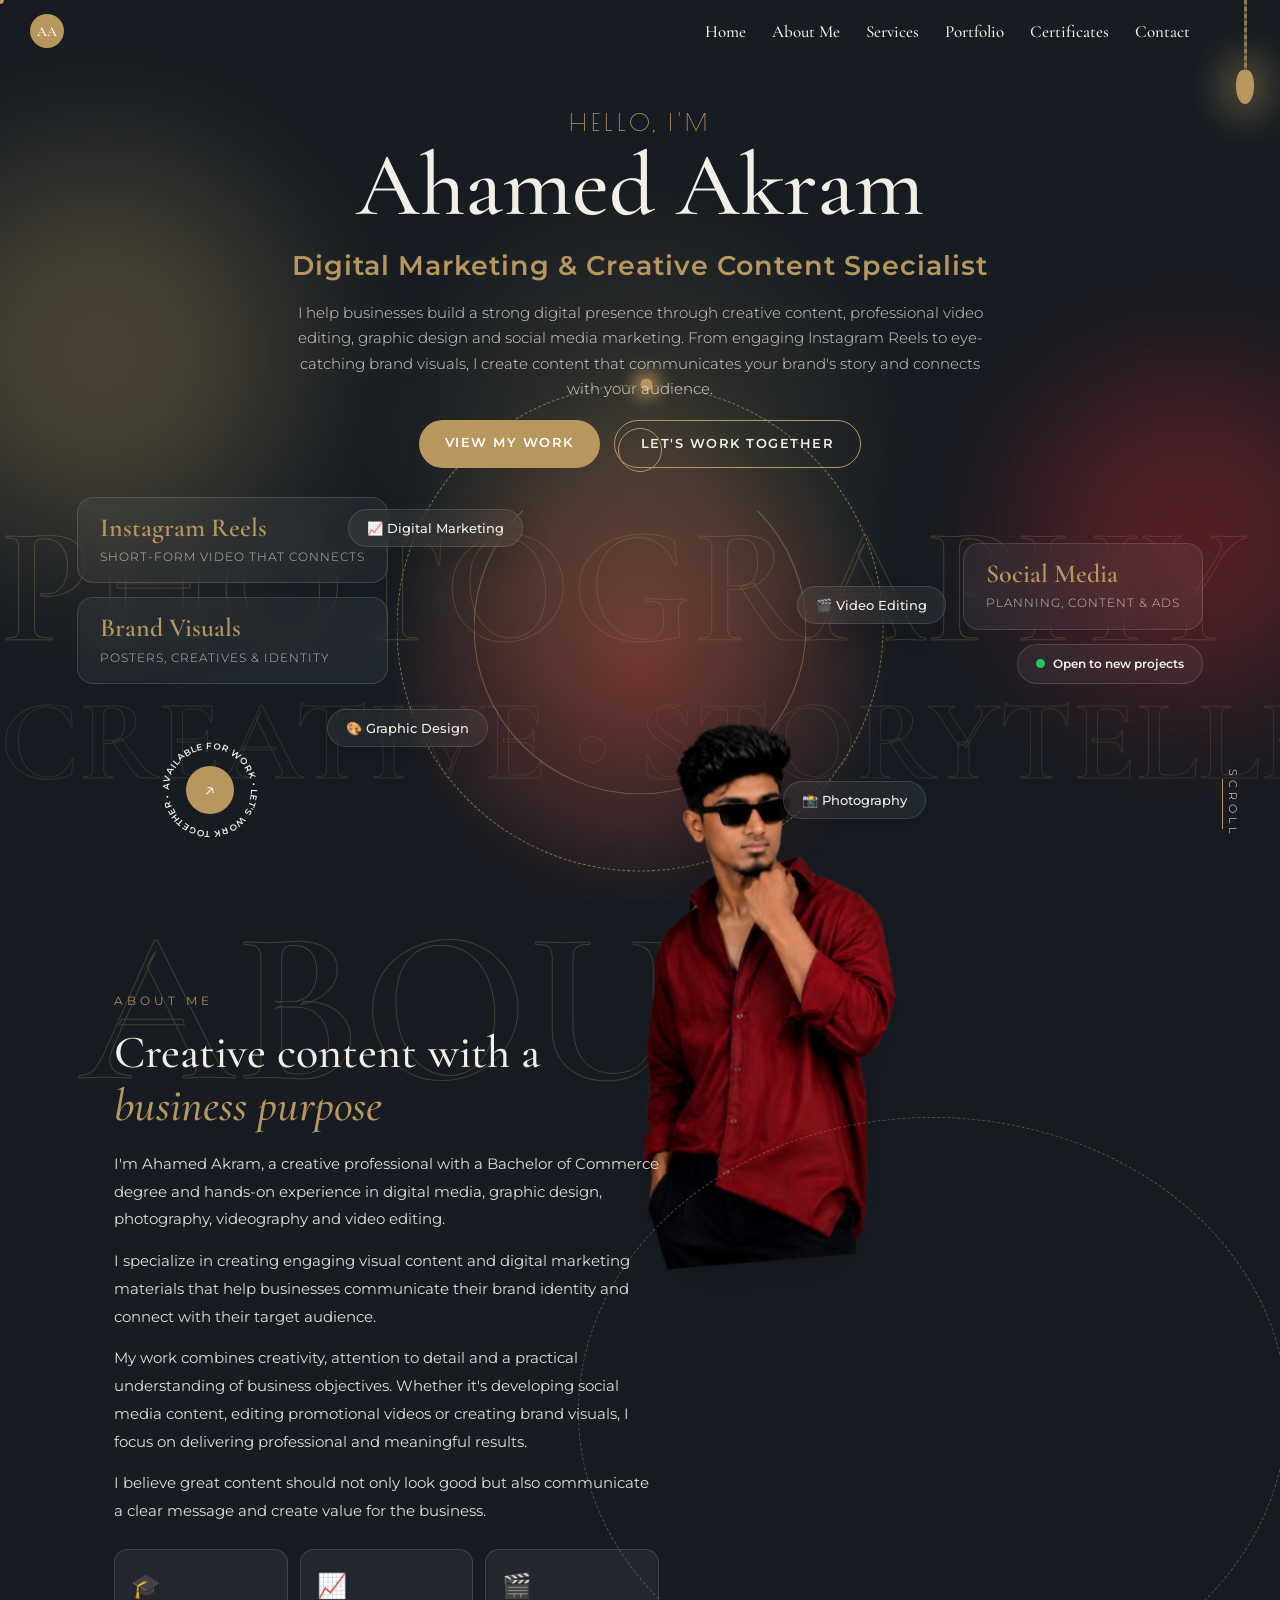
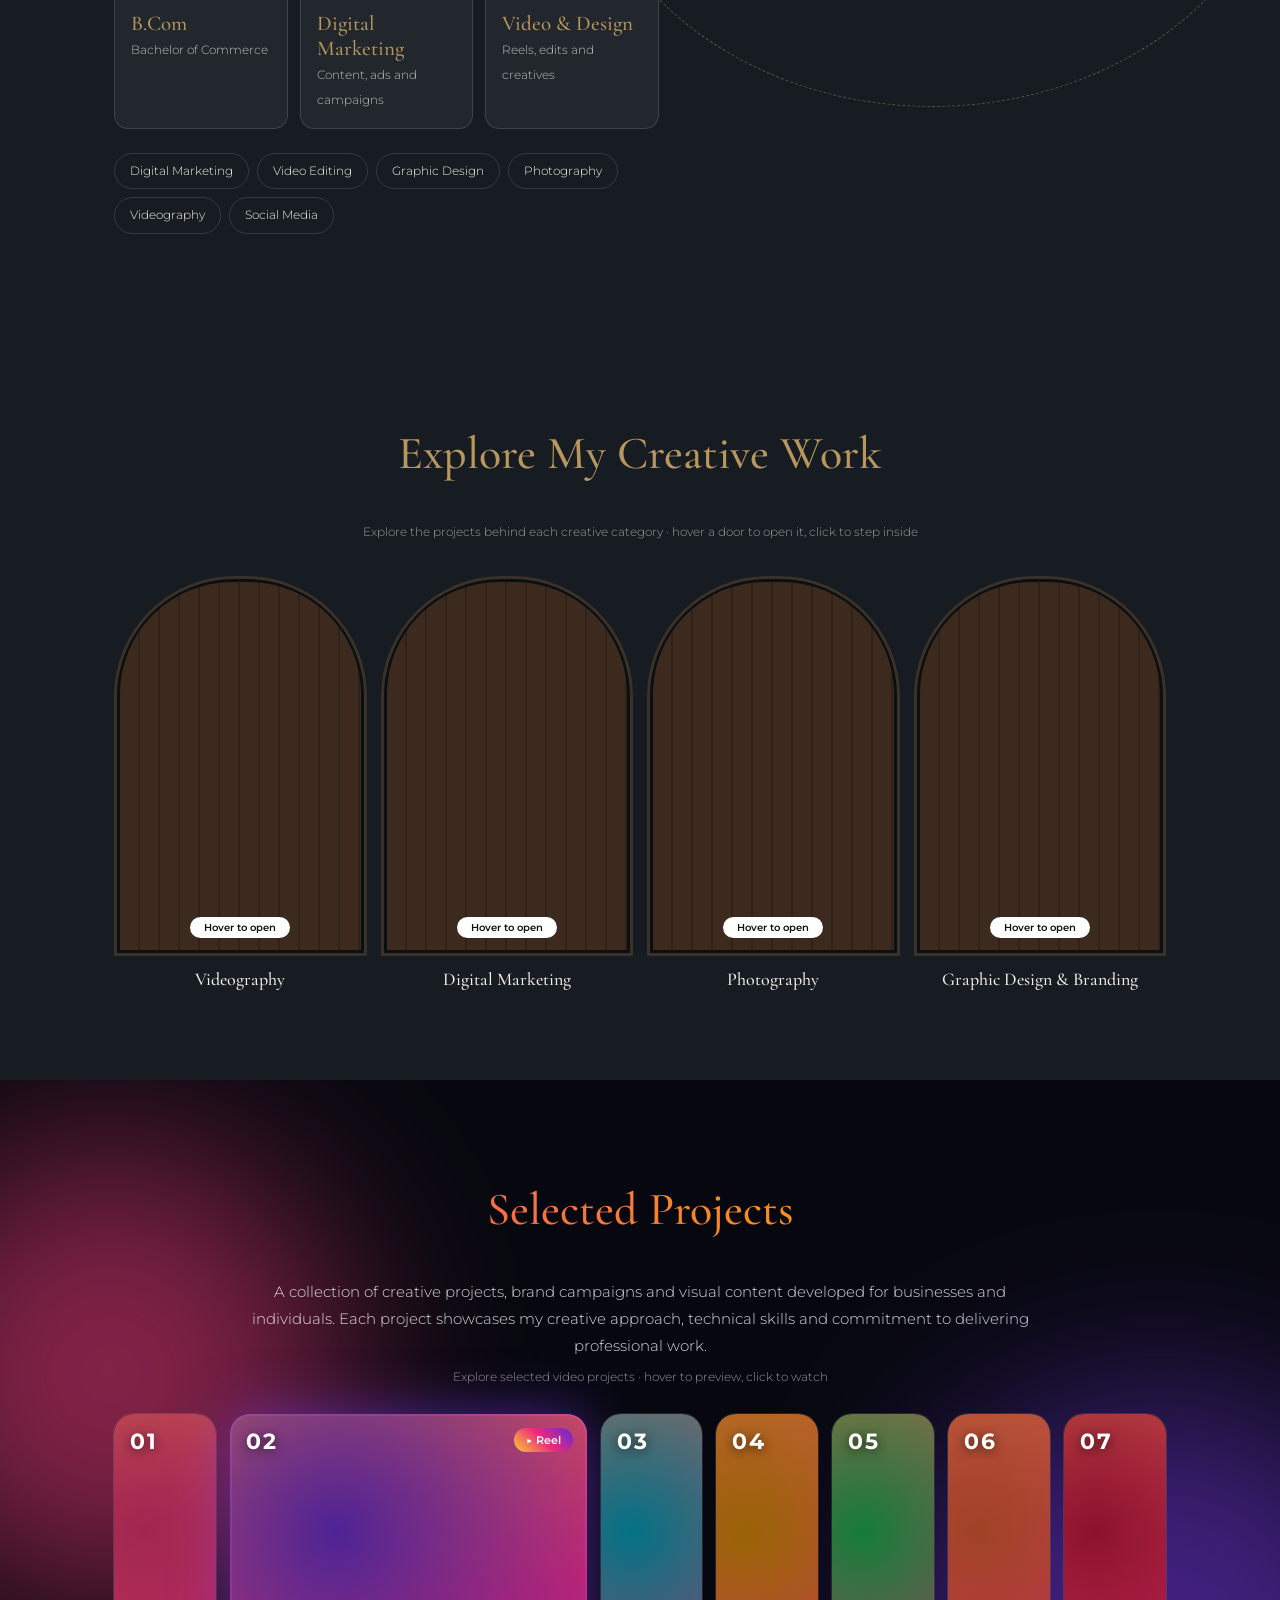
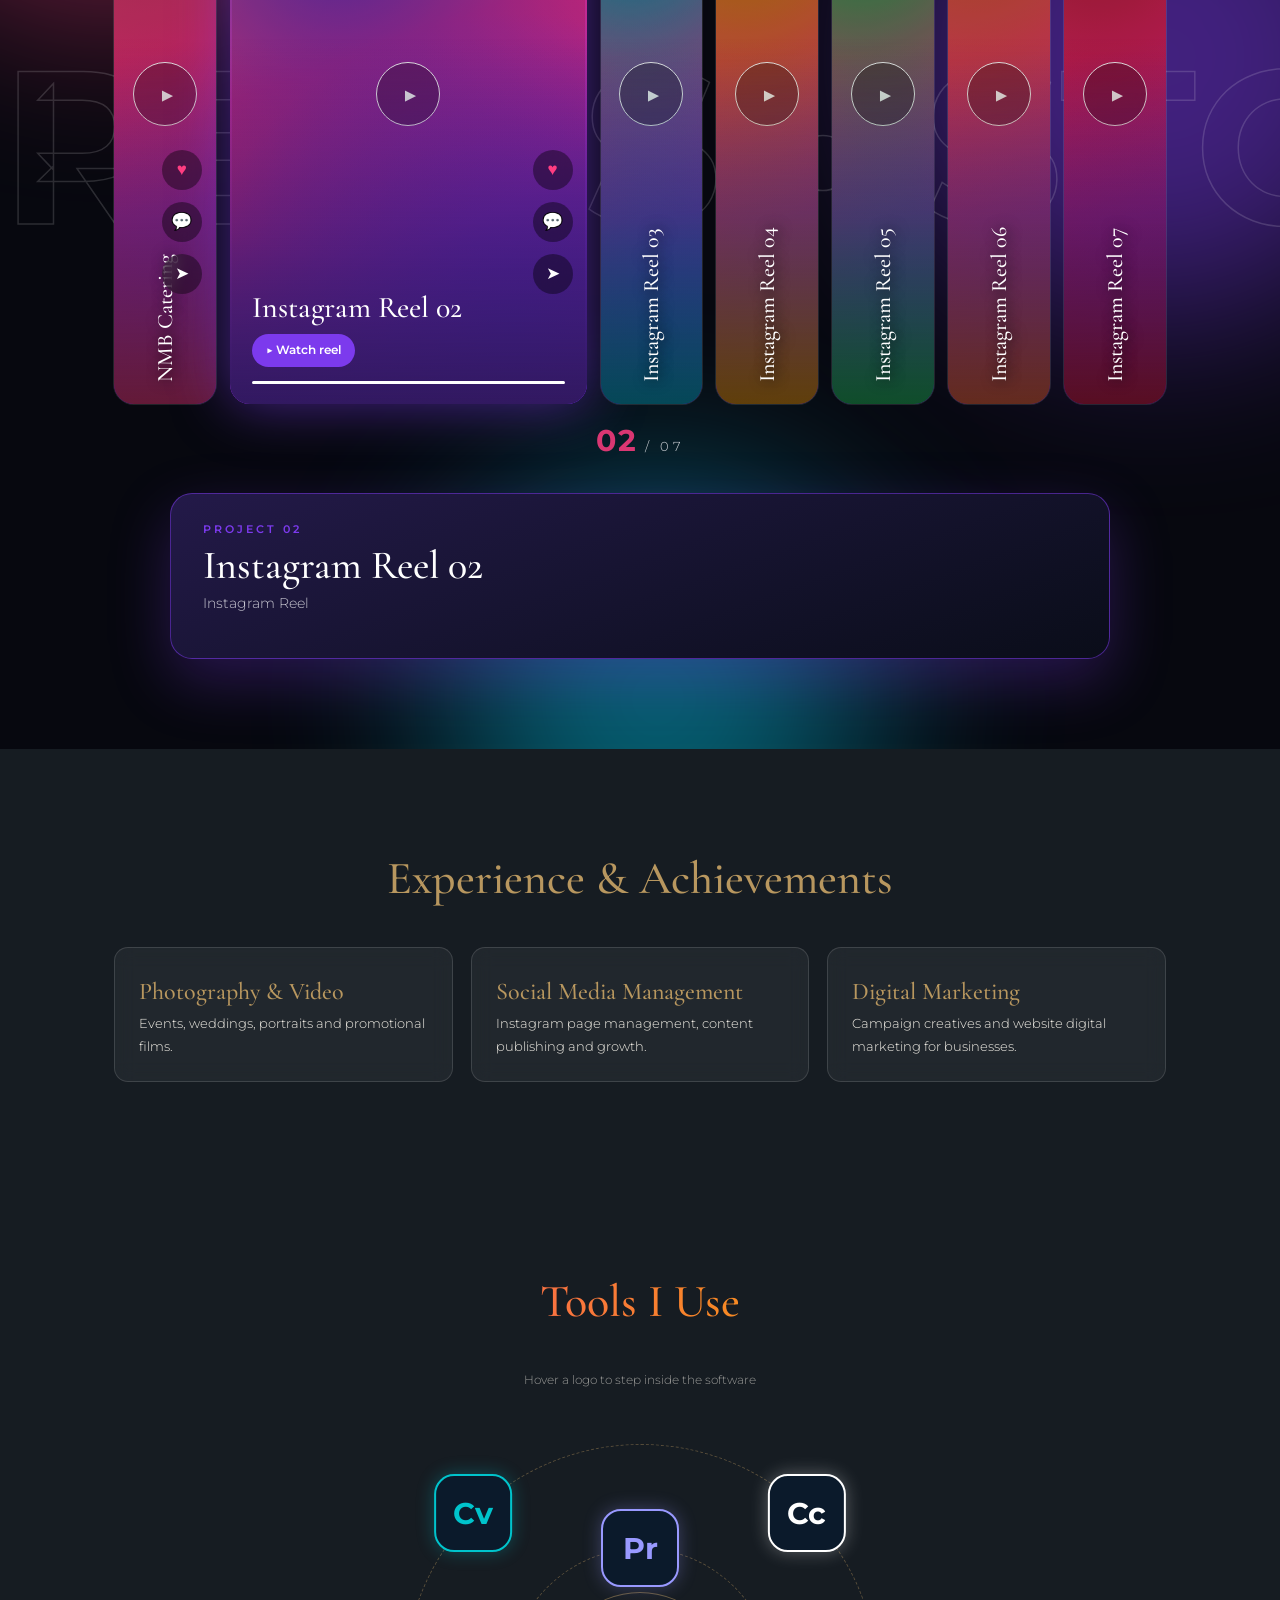
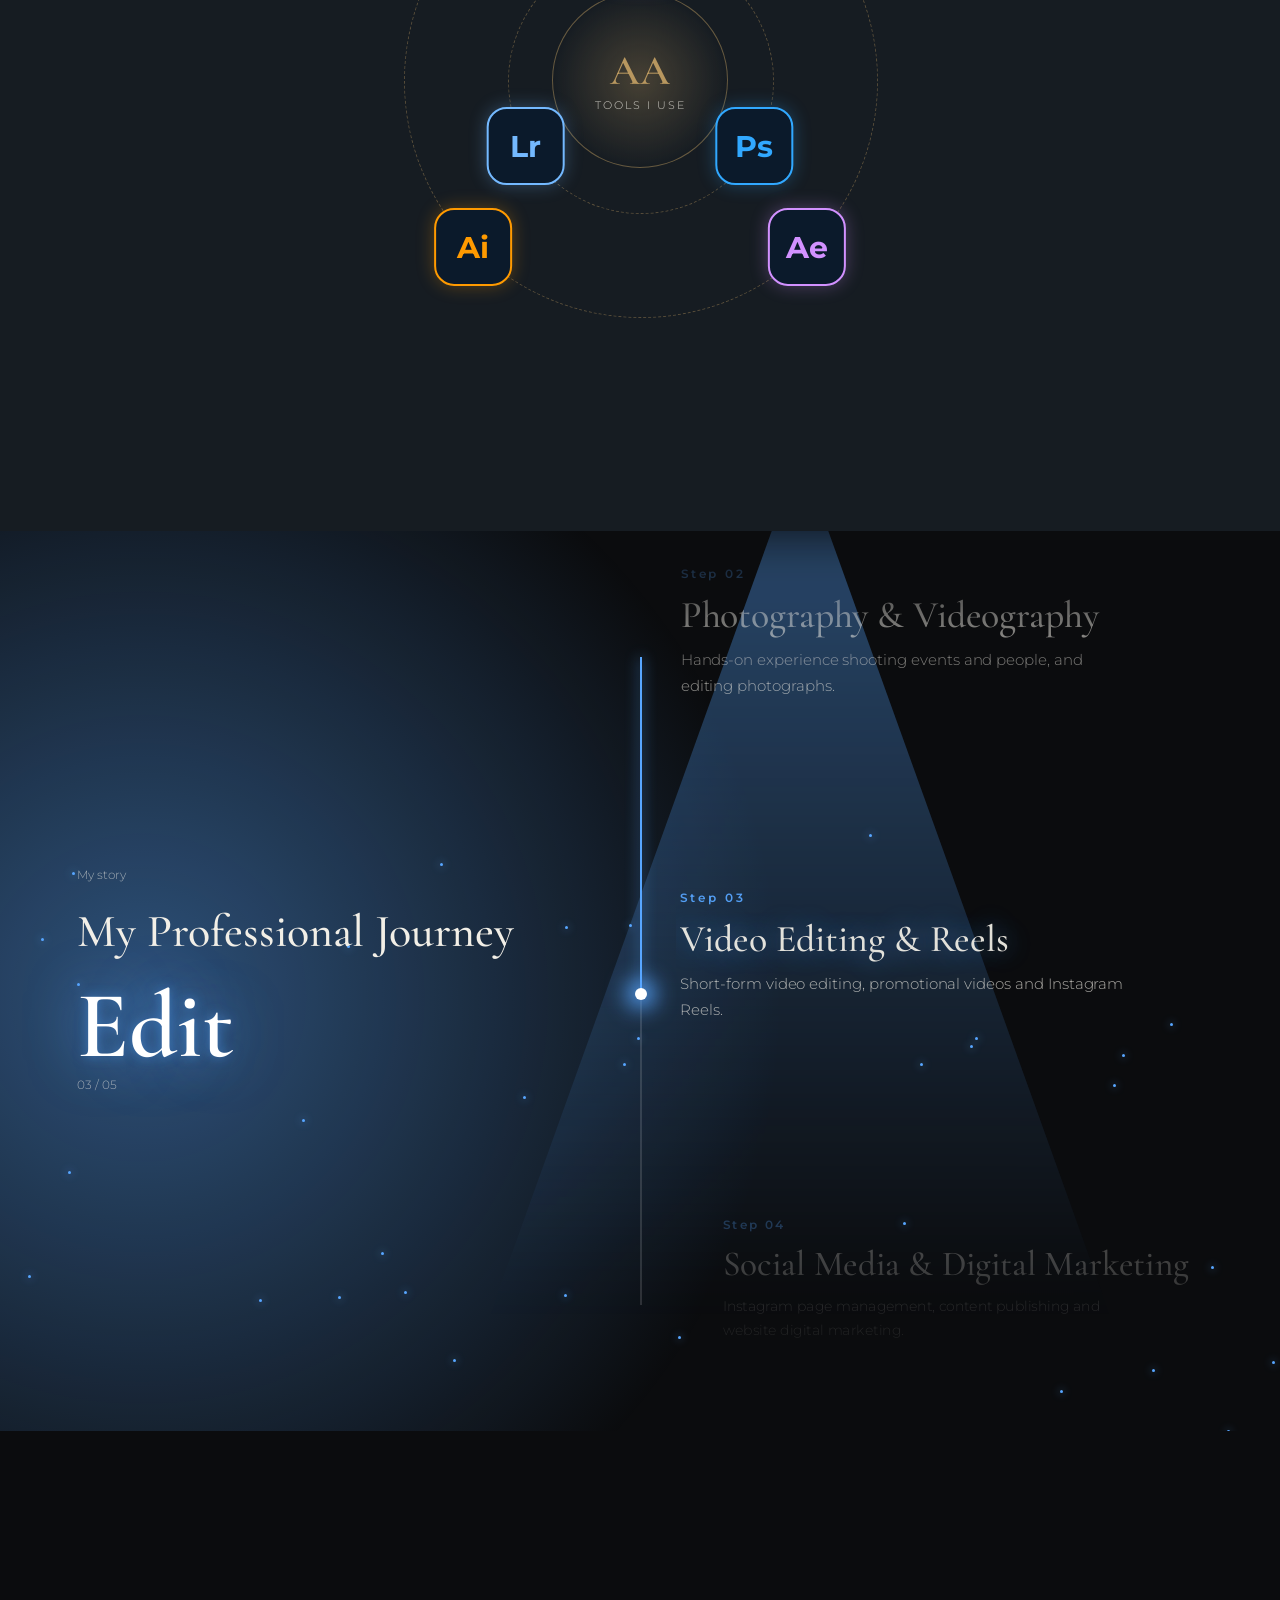
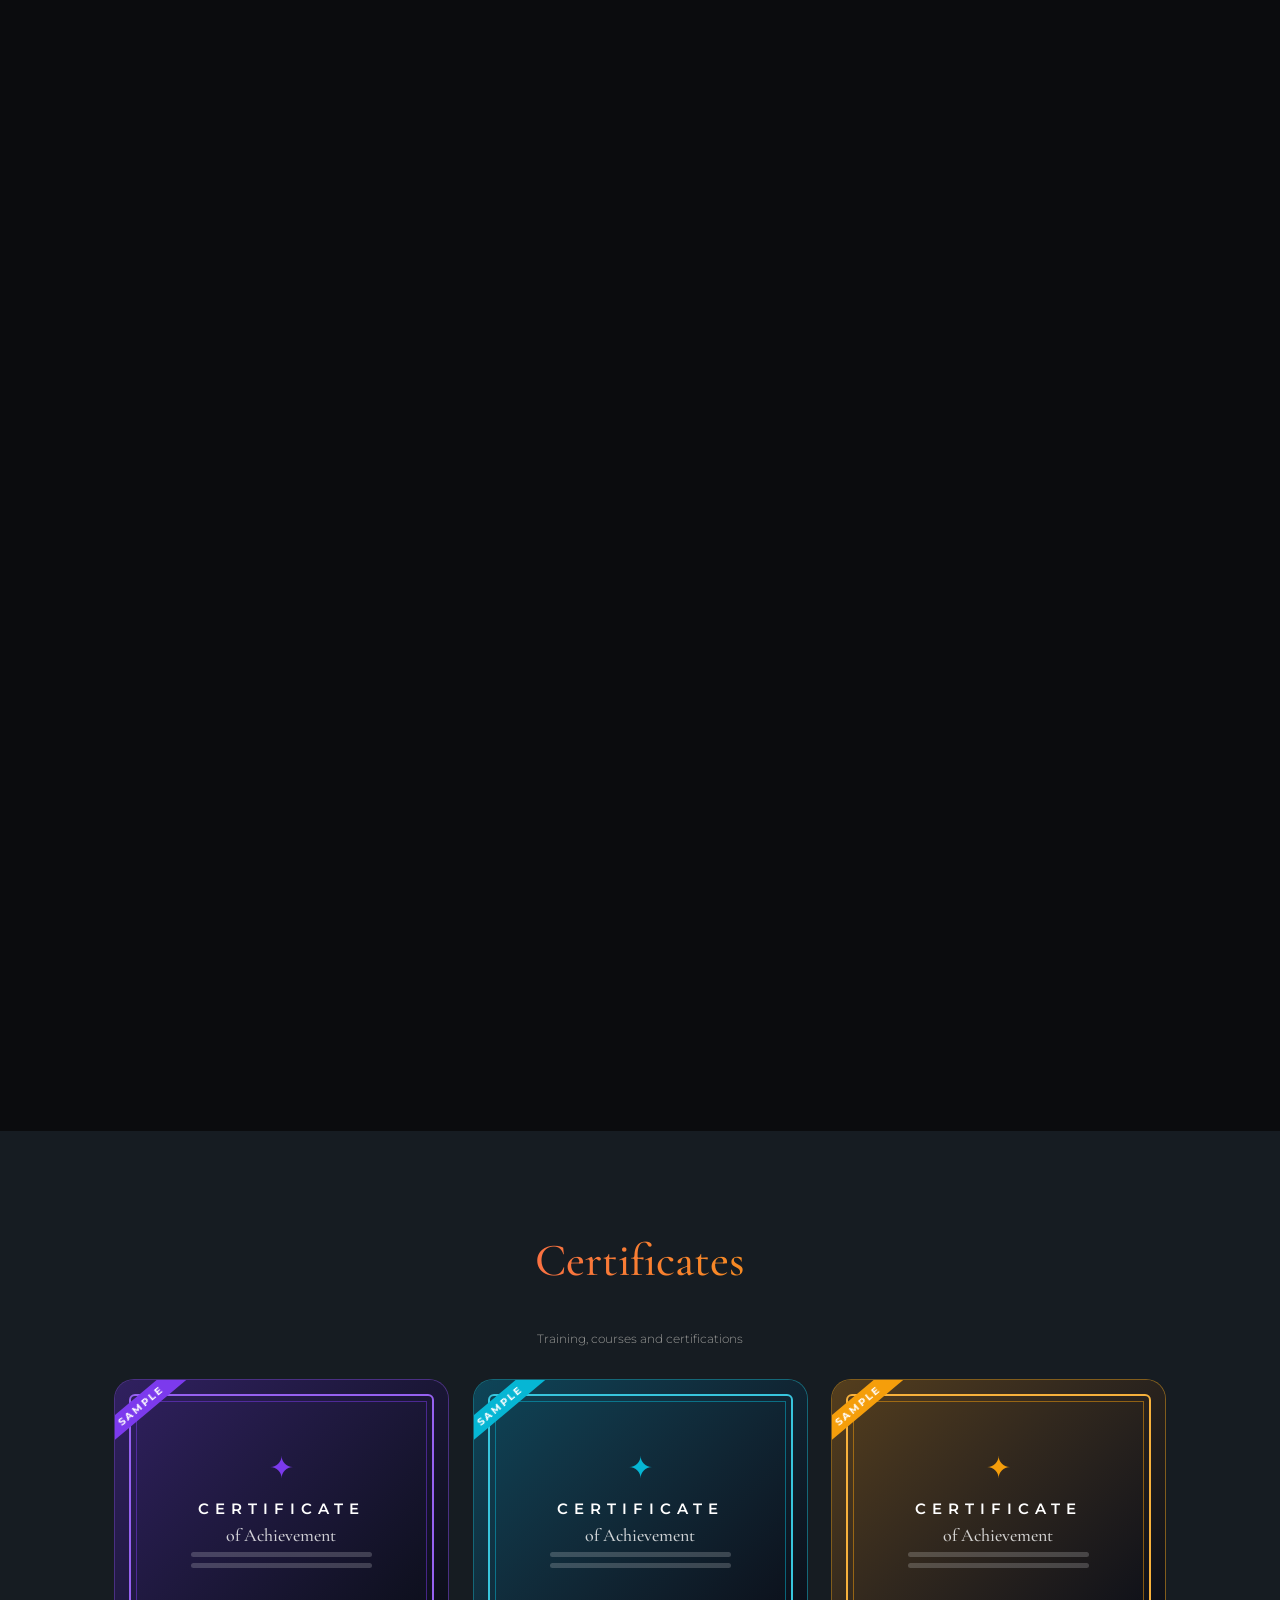
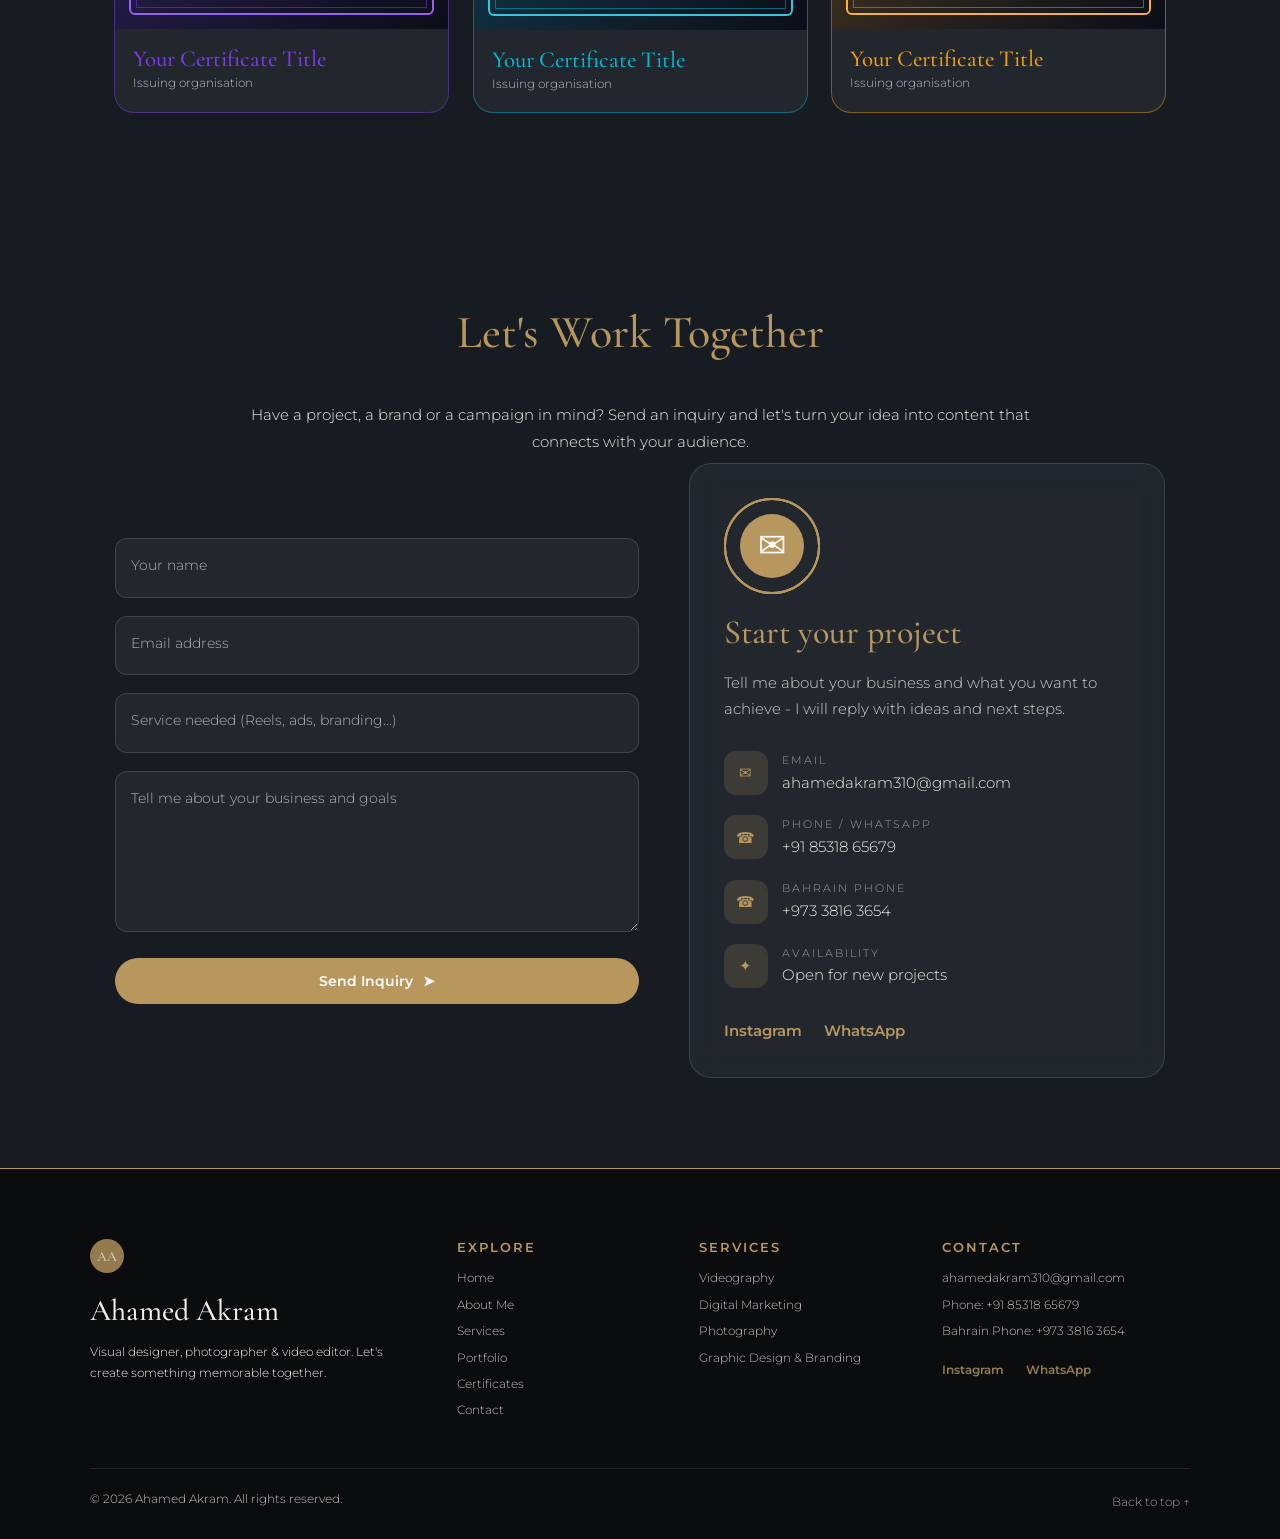
==== commit ec41ddbe: "add a insta videos and update the code" ====
--- a/index.html
+++ b/index.html
@@ -232,7 +232,7 @@
           watch
         </p>
         <div class="reels" id="reels"></div>
-        <p class="c rcount"><b id="rn">01</b> / 06</p>
+        <p class="c rcount"><b id="rn">01</b> / <span id="rtot">07</span></p>
         <div class="case" id="case"></div>
       </div>
     </section>
--- a/css/style.css
+++ b/css/style.css
@@ -428,3 +428,20 @@
   .jline{top:6vh;bottom:6vh}
   .jitem{height:36vh}
 }
+
+/* mobile: no photo after the About text (desktop keeps the travelling photo) */
+@media(max-width:800px){
+  .about .portrait{display:none}
+  .about{gap:0}
+}
+
+/* ===== reels with Instagram embeds ===== */
+.reel .poster{position:absolute;inset:0;display:grid;place-items:center;background:radial-gradient(circle at 30% 20%,color-mix(in srgb,var(--rc) 70%,#000),transparent 60%),radial-gradient(circle at 80% 90%,#6228d7,transparent 55%),linear-gradient(160deg,#f9ce34 -40%,#ee2a7b 40%,#6228d7 100%);opacity:.9}
+.reel .poster i{font-style:normal;width:64px;height:64px;border-radius:50%;display:grid;place-items:center;font-size:26px;color:#fff;background:#0004;border:1.5px solid #fff;backdrop-filter:blur(6px);padding-left:4px;margin-top:-30px}
+#lbc iframe.igf{width:min(92vw,400px);height:min(80vh,720px);border:0;border-radius:14px;background:#fff;display:block}
+@media(max-width:800px){#lbc iframe.igf{height:min(72vh,660px)}}
+/* reel cards: video always visible (muted preview), "Watch reel" is a button */
+.reel video{opacity:1!important}
+.reel .ro span.wr{cursor:pointer;pointer-events:auto;position:relative;z-index:5}
+.reel .ro span.wr:hover{filter:brightness(1.15);transform:translateY(-2px)}
+#lbc.reel video{height:min(82vh,760px);width:auto;aspect-ratio:9/16;object-fit:cover;background:#000}
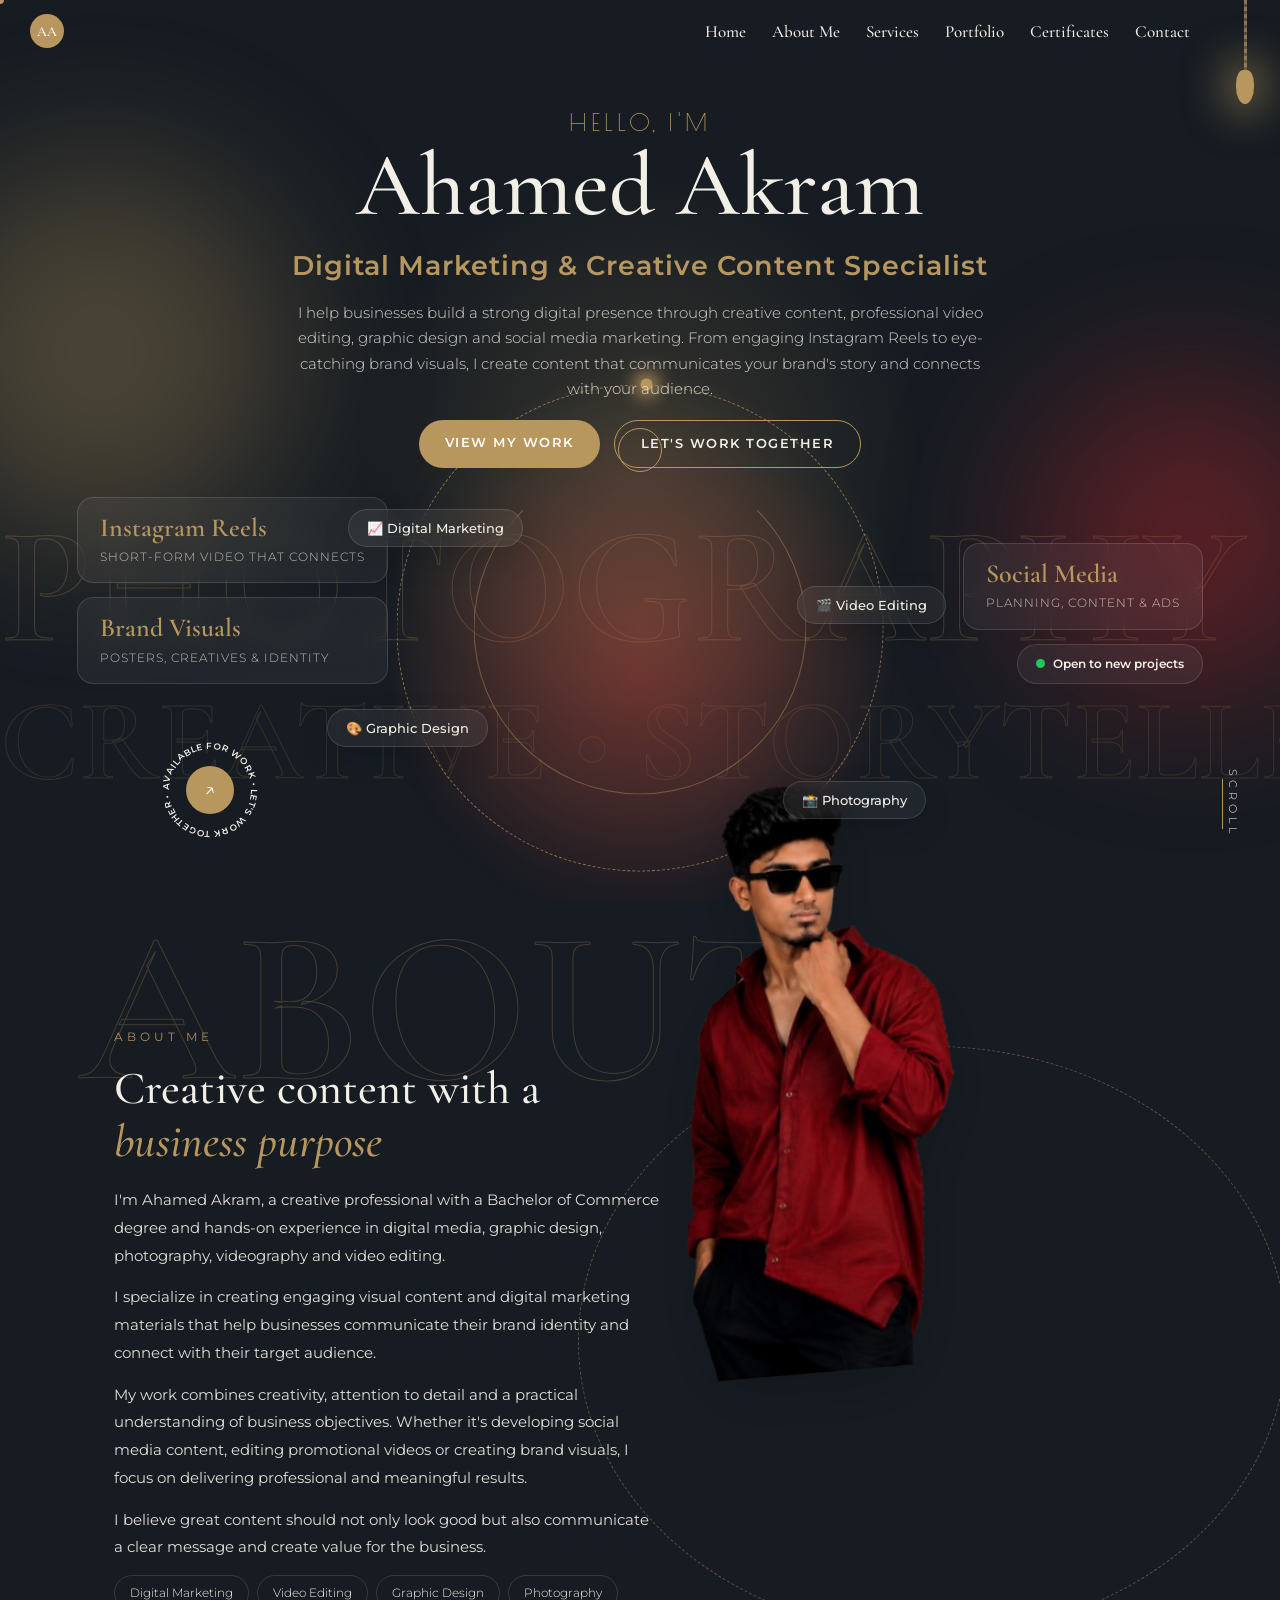
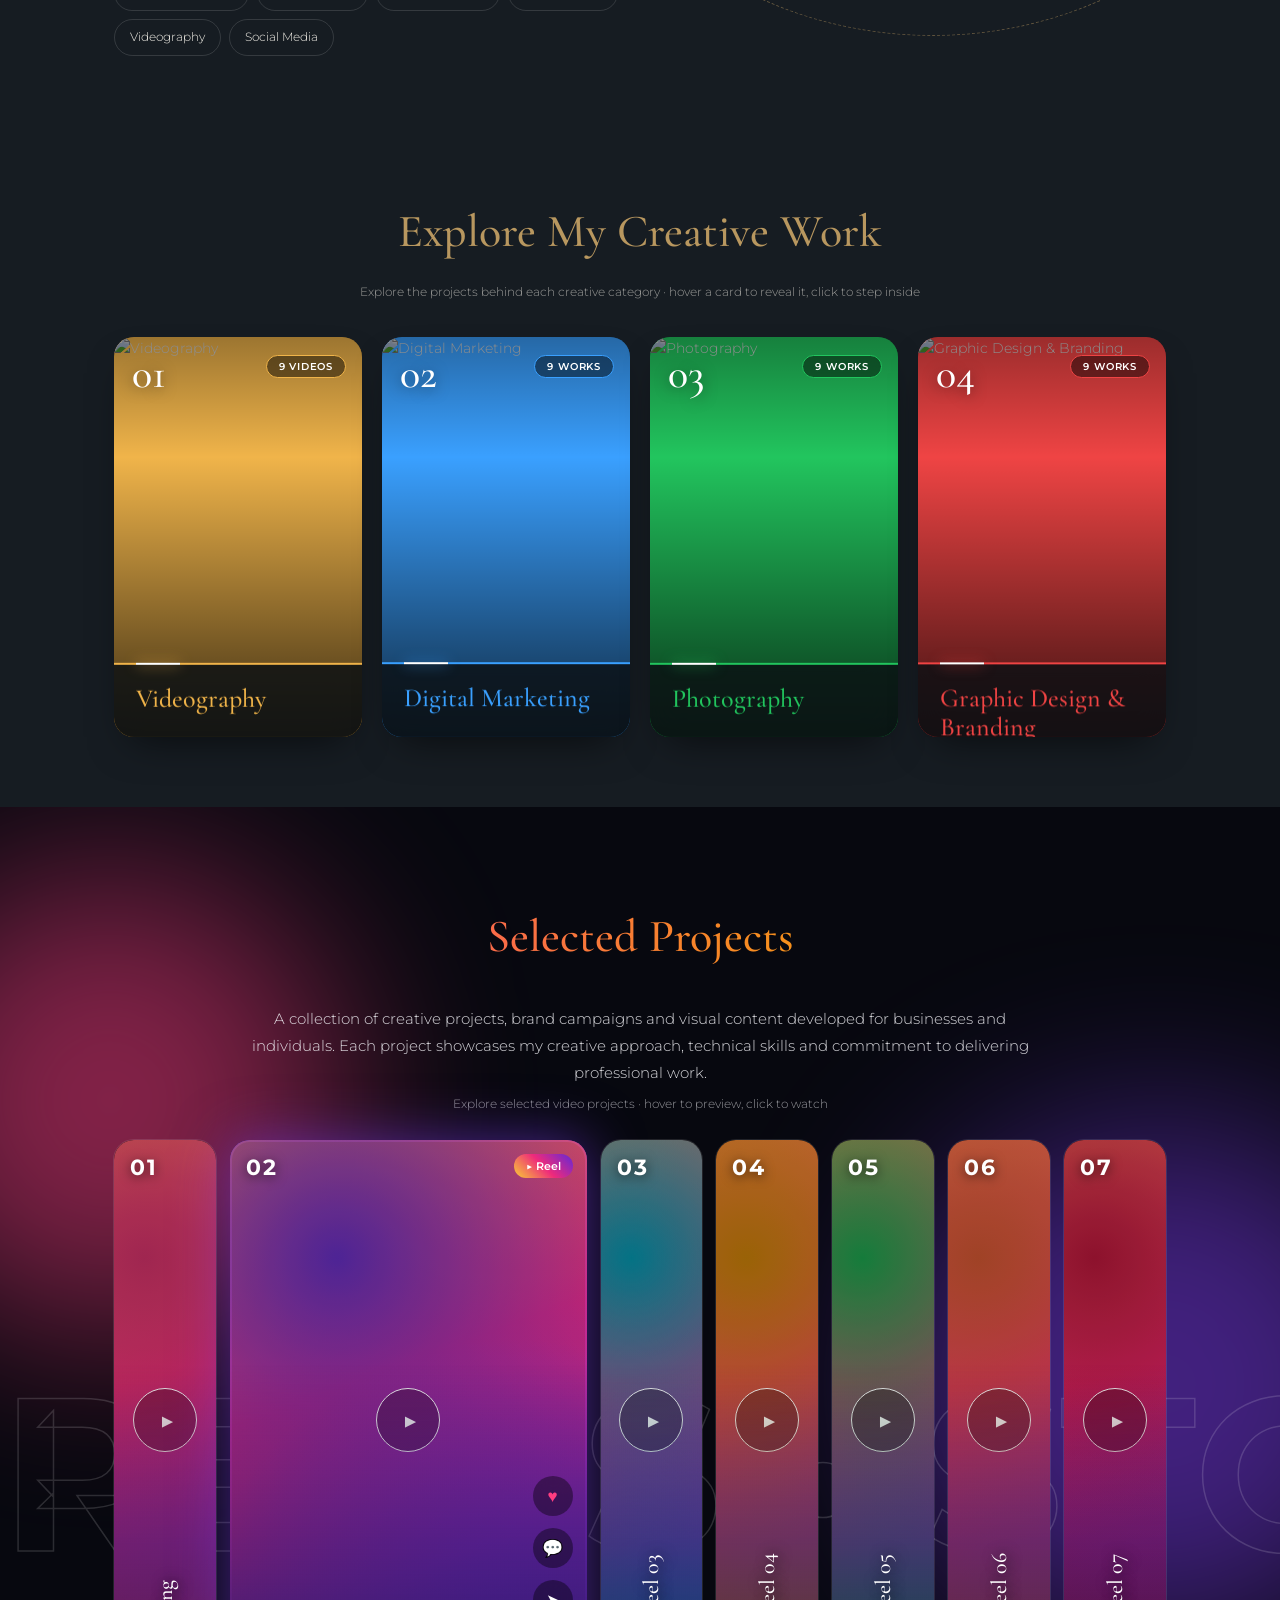
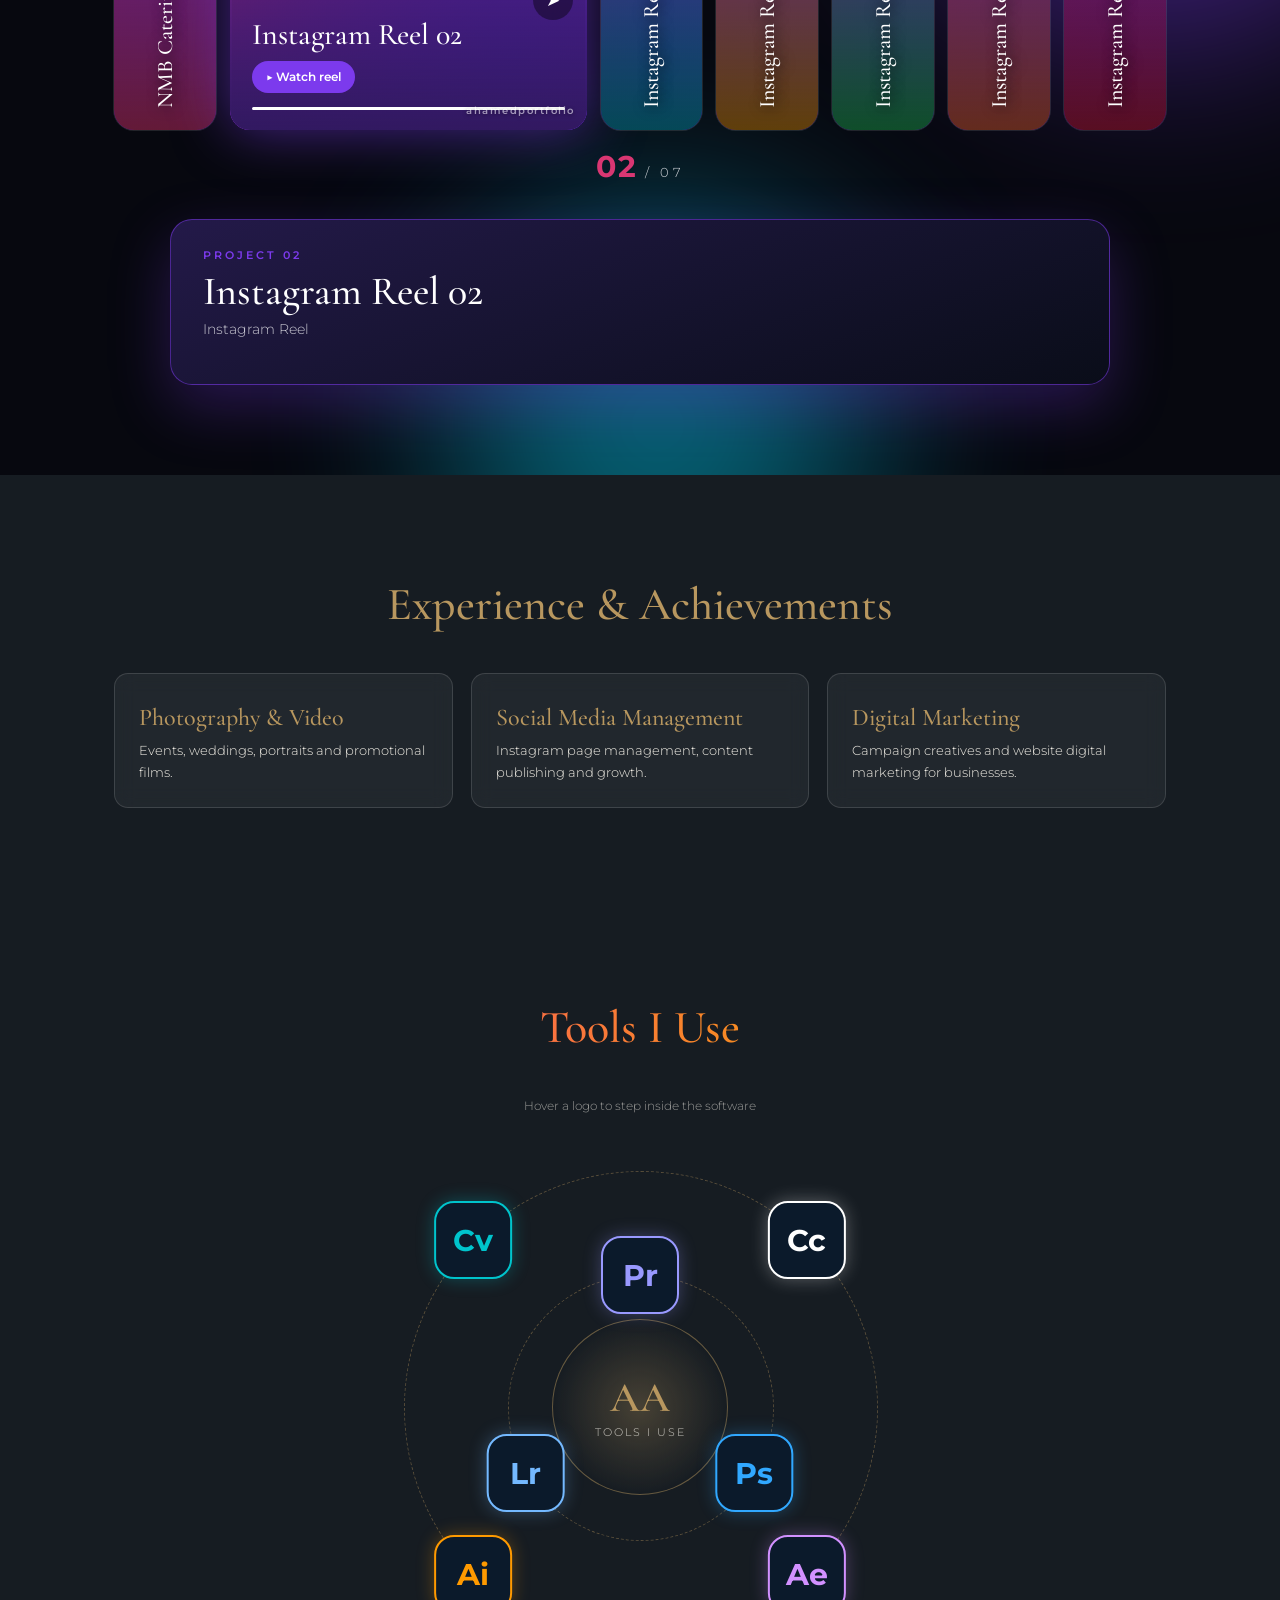
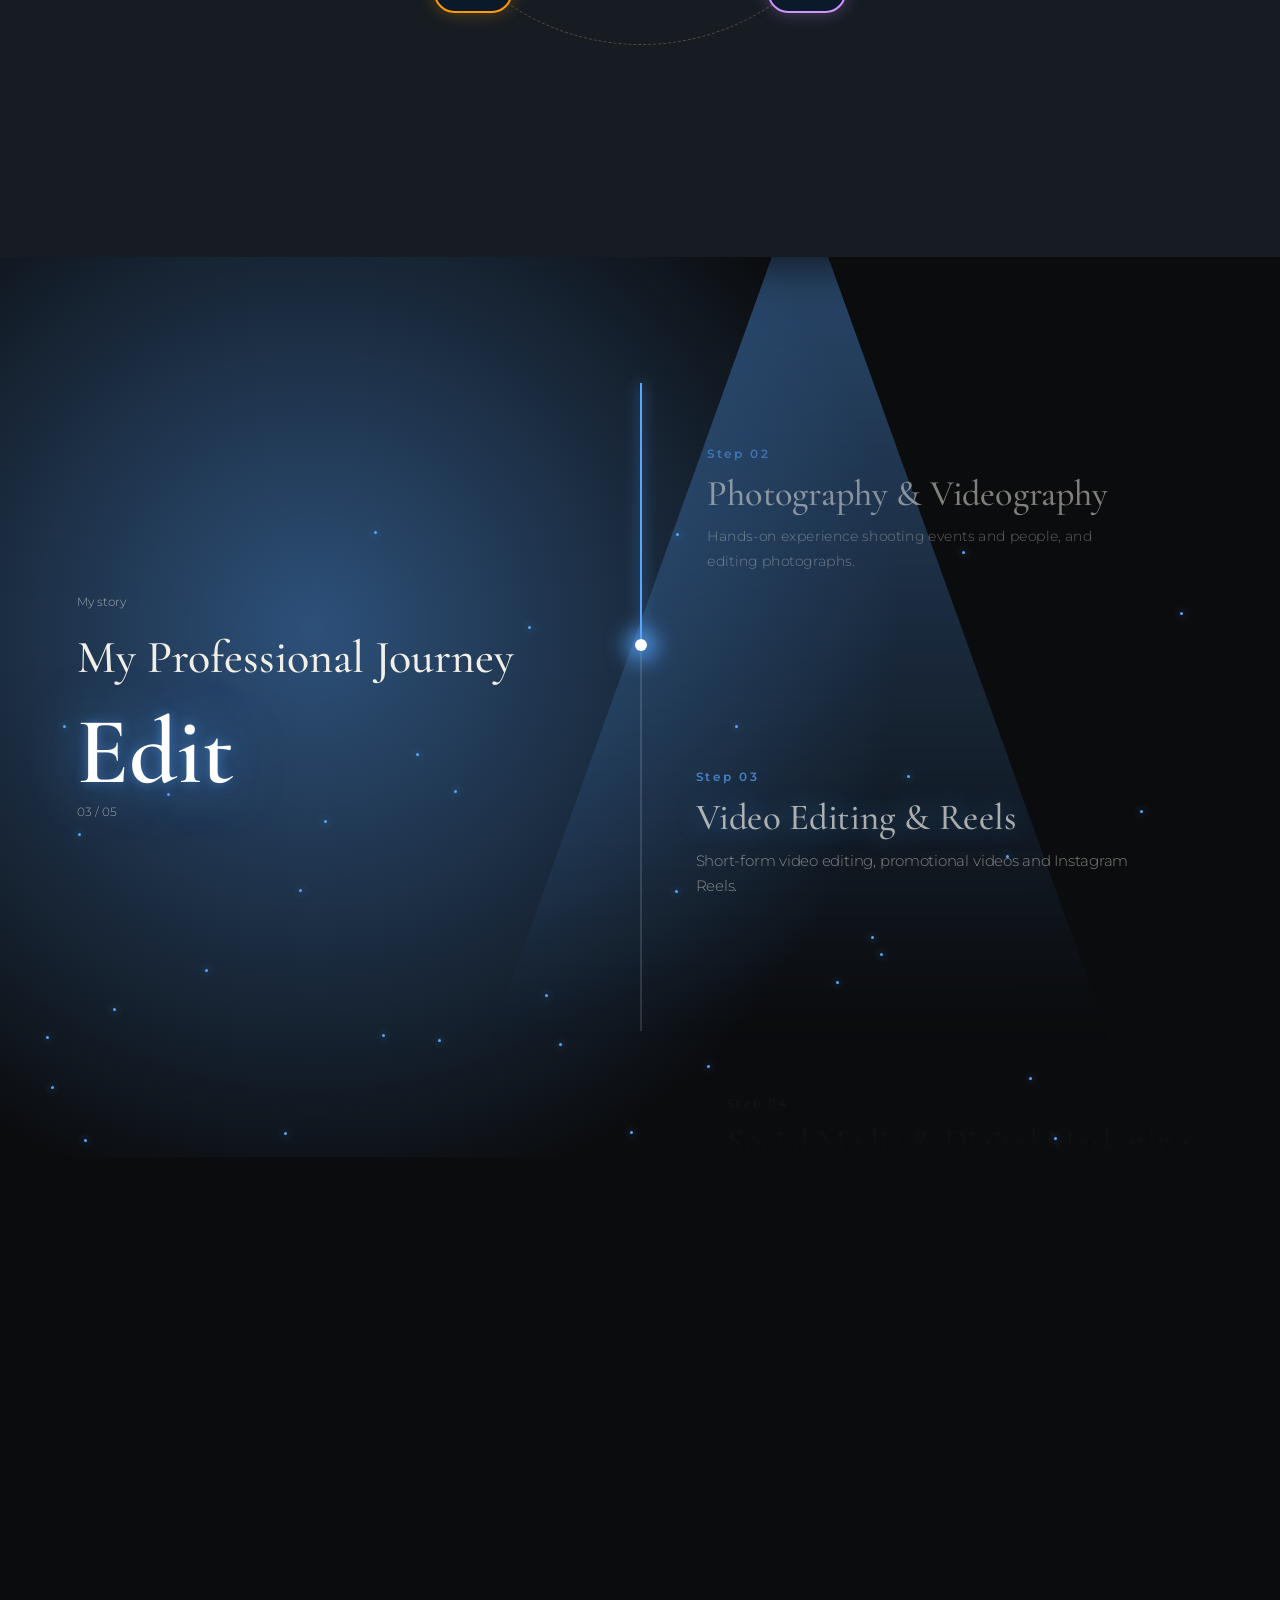
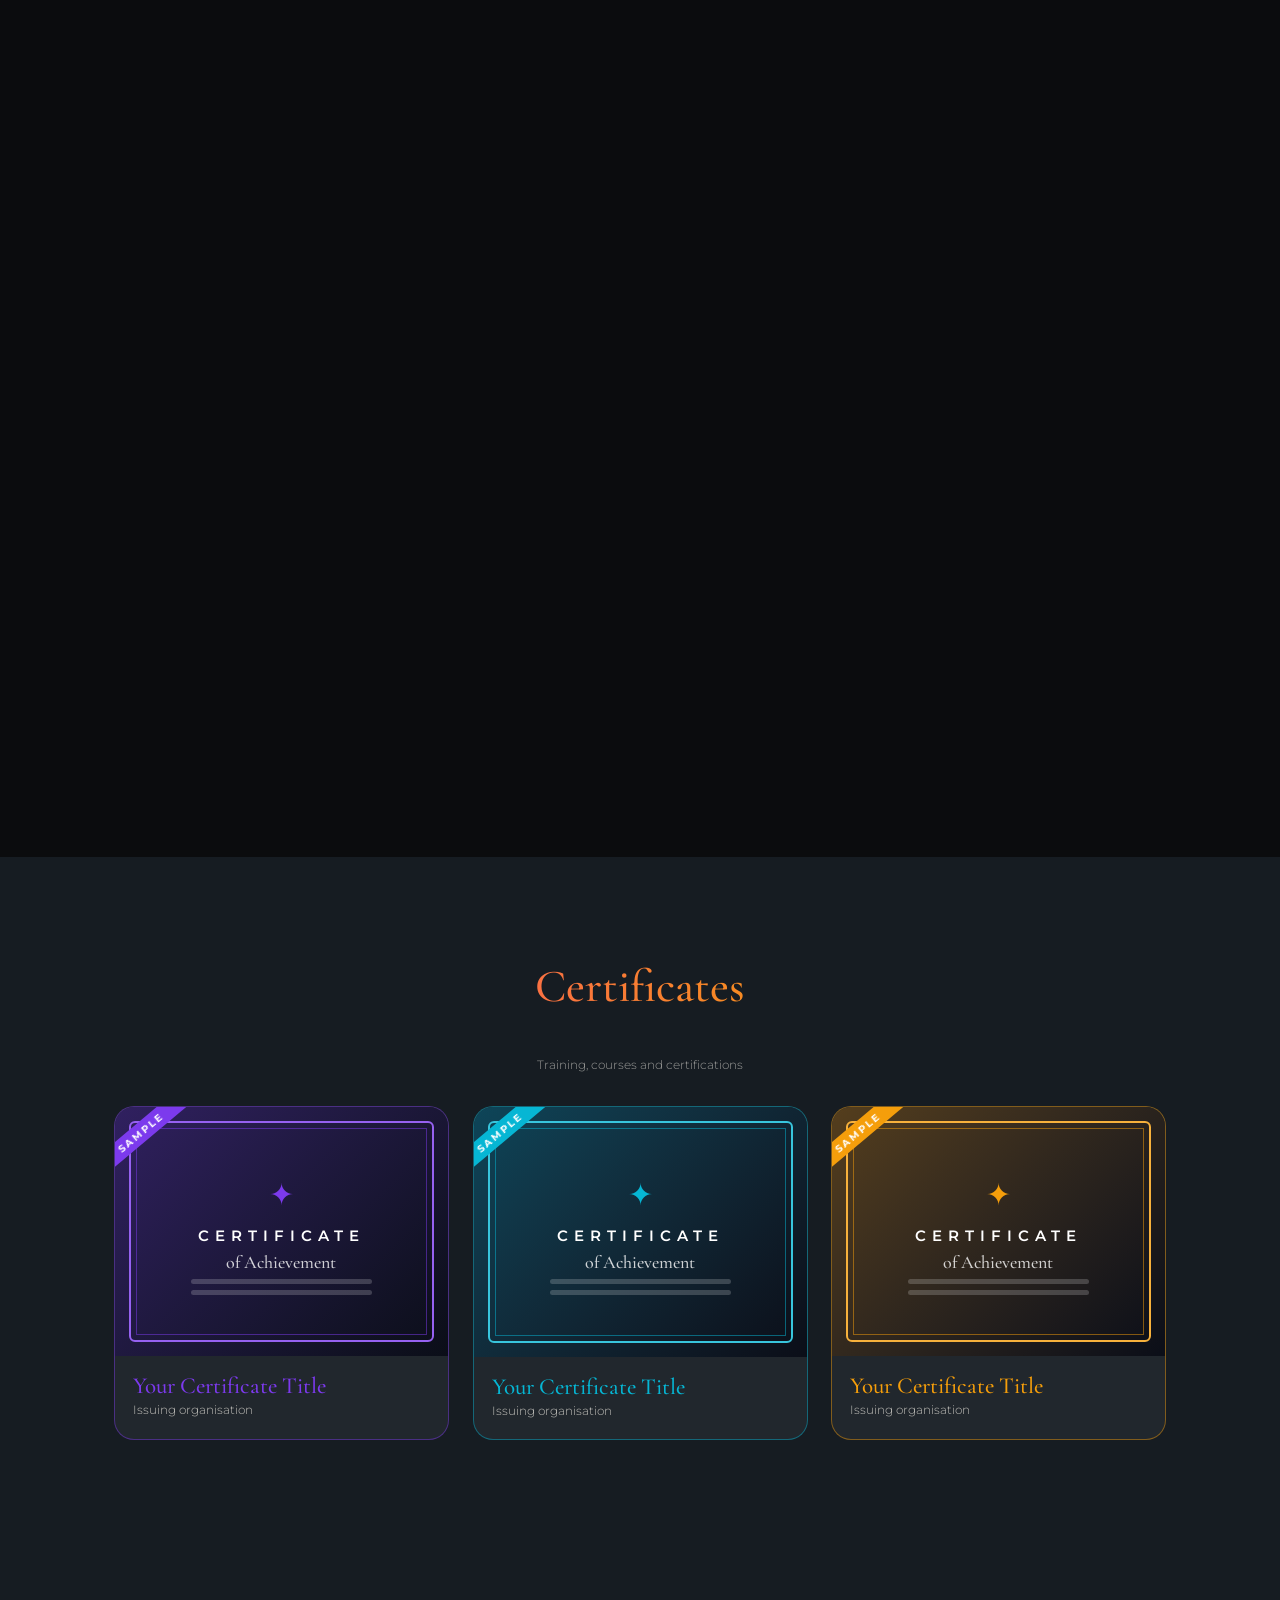
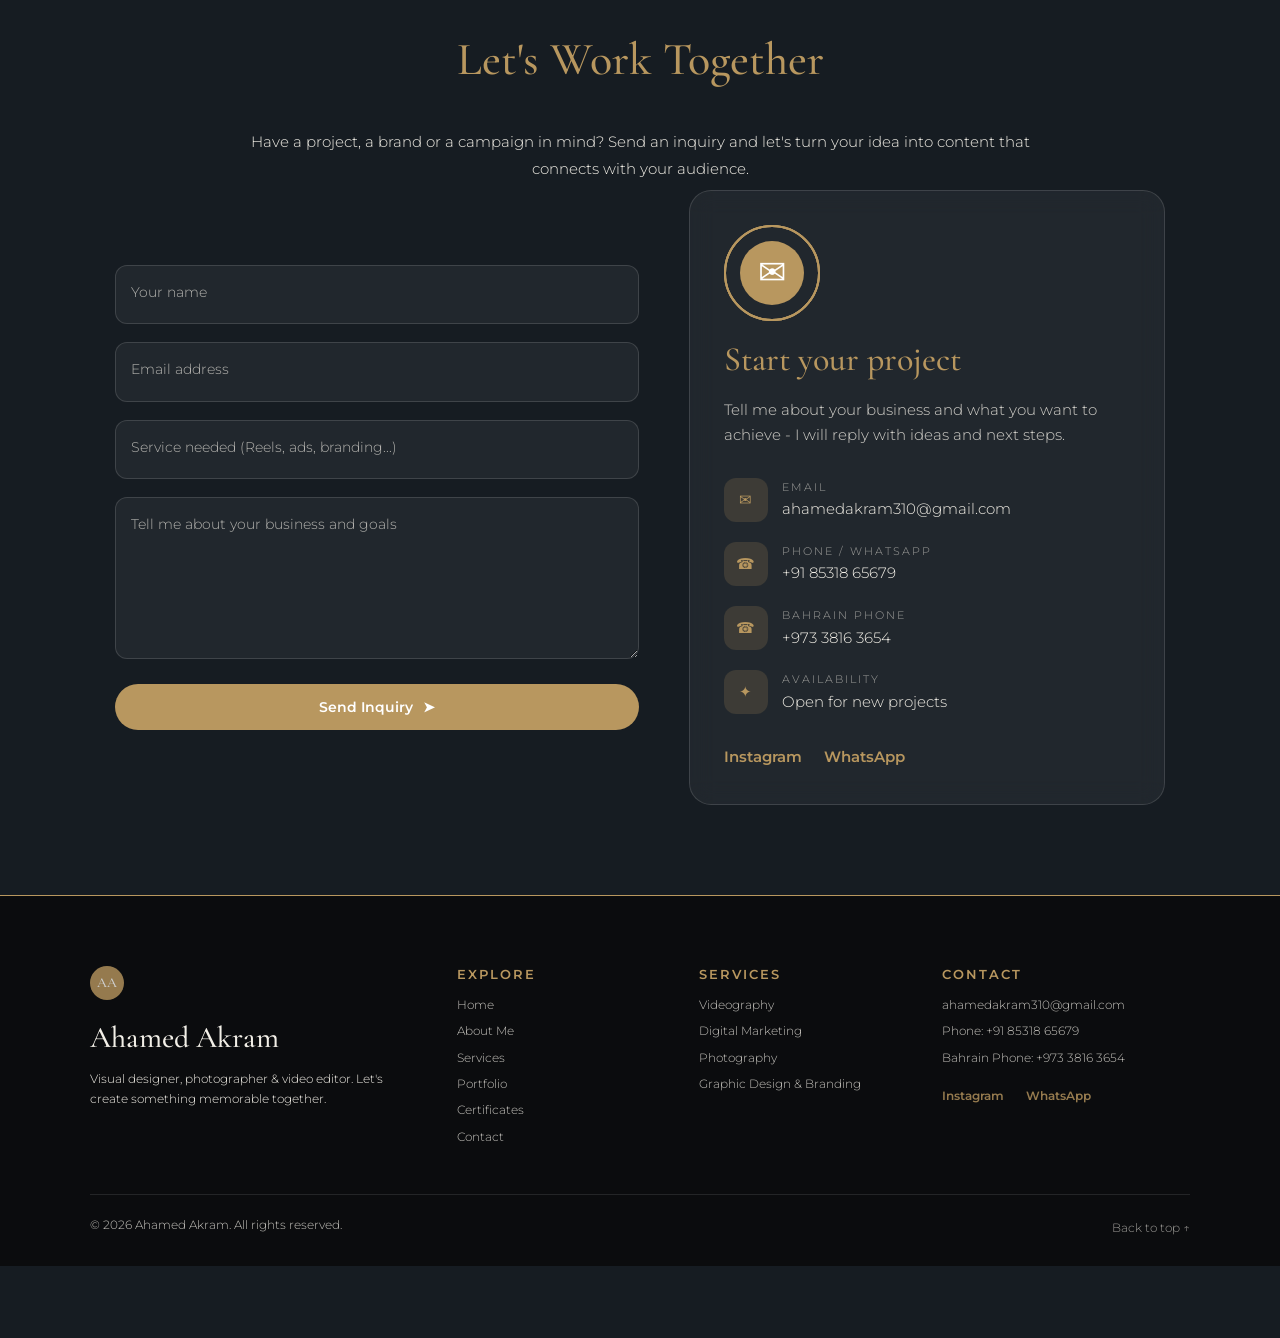
==== commit c95a55bd: "explore design changed" ====
--- a/index.html
+++ b/index.html
@@ -2,7 +2,7 @@
 <html lang="en">
   <head>
     <meta charset="utf-8" />
-    <meta name="viewport" content="width=device-width,initial-scale=1" />
+    <meta name="viewport" content="width=device-width,initial-scale=1,viewport-fit=cover" />
     <title>
       Ahamed Akram | Digital Marketing &amp; Creative Content Specialist
     </title>
@@ -68,6 +68,7 @@
         ><a href="#services">Services</a><a href="#works">Portfolio</a
         ><a href="#certificates">Certificates</a><a href="#contact">Contact</a>
       </nav>
+      <button class="menu" id="menu" aria-label="Open menu" aria-expanded="false"><i></i><i></i><i></i></button>
     </header>
     <!-- ONE photo: starts in the hero, travels down on scroll and lands in About -->
     <div id="mover">
@@ -169,7 +170,7 @@
           I believe great content should not only look good but also communicate
           a clear message and create value for the business.
         </p>
-        <div class="acards">
+        <!-- <div class="acards">
           <div class="acard">
             <b>&#127891;</b>
             <h4>B.Com</h4>
@@ -185,7 +186,7 @@
             <h4>Video &amp; Design</h4>
             <span>Reels, edits and creatives</span>
           </div>
-        </div>
+        </div> -->
         <div class="chips">
           <span>Digital Marketing</span><span>Video Editing</span
           ><span>Graphic Design</span><span>Photography</span
@@ -198,12 +199,11 @@
       </div>
     </section>
 
-    <!-- 04. EXPERTISE: four doors open on scroll / hover -->
+    <!-- 04. EXPERTISE: service cards -->
     <section id="services" class="wrap">
       <h2 class="c rv">Explore My Creative Work</h2>
       <p class="c small">
-        Explore the projects behind each creative category &middot; hover a door
-        to open it, click to step inside
+        Explore the projects behind each creative category &middot; hover a card to reveal it, click to step inside
       </p>
       <div class="doors" id="doors"></div>
     </section>
@@ -228,8 +228,9 @@
           professional work.
         </p>
         <p class="c small">
-          Explore selected video projects &middot; hover to preview, click to
-          watch
+          Explore selected video projects &middot;
+          <span class="hd">hover to preview, click to watch</span
+          ><span class="ht">swipe sideways, tap a reel to watch</span>
         </p>
         <div class="reels" id="reels"></div>
         <p class="c rcount"><b id="rn">01</b> / <span id="rtot">07</span></p>
--- a/css/style.css
+++ b/css/style.css
@@ -228,7 +228,7 @@
 #lb{position:fixed;inset:0;background:#000e;z-index:200;display:none;place-items:center}#lb.on{display:grid}#lb,#lb *{cursor:auto!important}
 #lbc{display:flex;flex-direction:column;align-items:center;gap:12px;animation:cardin .5s}
 #lbc video,#lbc img{max-width:86vw;max-height:78vh;border-radius:12px;display:block}
-#lbc.reel video,#lbc.reel img{height:min(82vh,760px);width:auto;aspect-ratio:9/16;object-fit:cover}
+#lbc.m-reel video,#lbc.m-reel img{height:min(82vh,760px);width:auto;aspect-ratio:9/16;object-fit:cover}
 .lcap{color:#fff;font:500 21px var(--fh);text-align:center}.lcap span{display:block;font:600 11px var(--fb);letter-spacing:3px;opacity:.7}.lcap a{display:inline-block;margin-top:6px;color:var(--gold);font:600 12px var(--fb)}
 .lnav{position:absolute;top:50%;width:54px;height:54px;margin-top:-27px;border-radius:50%;border:1px solid #fff5;background:#0008;color:#fff;font-size:32px;line-height:1;padding:0}#lbp{left:4vw}#lbn{right:4vw}.lnav:hover{background:var(--gold)}
 #lbx{position:absolute;top:16px;right:28px;font-size:42px;background:none;color:#fff;padding:0;z-index:2}
@@ -408,7 +408,7 @@
   .pbody{padding:22px 16px 60px}.pbody.video{grid-template-columns:minmax(0,1fr)}.pbody.grid{grid-template-columns:repeat(2,minmax(0,1fr));gap:12px}.pbody.photo{columns:2 140px;column-gap:12px}
   .pdesc{margin-top:18px;font-size:14px}
   #lbc video,#lbc img{max-width:92vw;max-height:70vh}
-  #lbc.reel video,#lbc.reel img{height:min(70vh,640px);max-width:92vw}
+  #lbc.m-reel video,#lbc.m-reel img{height:min(70vh,640px);max-width:92vw}
   .lnav{width:42px;height:42px;font-size:26px}#lbp{left:8px}#lbn{right:8px}#lbx{right:14px;top:8px}
   .tcard{width:min(290px,82vw)}
 }
@@ -444,4 +444,119 @@
 .reel video{opacity:1!important}
 .reel .ro span.wr{cursor:pointer;pointer-events:auto;position:relative;z-index:5}
 .reel .ro span.wr:hover{filter:brightness(1.15);transform:translateY(-2px)}
-#lbc.reel video{height:min(82vh,760px);width:auto;aspect-ratio:9/16;object-fit:cover;background:#000}
+#lbc.m-reel video{height:min(82vh,760px);width:auto;aspect-ratio:9/16;object-fit:contain;background:#000}
+/* video + watermark (the viewer box must NOT carry the .reel card class) */
+.vwrap{position:relative;display:block;line-height:0;border-radius:12px;overflow:hidden}
+.vwrap.vwm:after{content:'ahamedportfolio';position:absolute;right:7%;bottom:16%;z-index:3;pointer-events:none;font:600 15px/1 var(--fb);letter-spacing:2px;color:#fff;opacity:.6;text-shadow:0 1px 6px #000c}
+.reel .wmk{opacity:0;transition:opacity .4s;position:absolute;right:12px;bottom:14px;z-index:4;pointer-events:none;font:600 10px/1 var(--fb);letter-spacing:1.5px;color:#fff;text-shadow:0 1px 4px #000c}.reel:hover .wmk,.reel.auto .wmk{opacity:.55}
+@media(max-width:800px){.vwrap.vwm:after{font-size:13px}}
+
+/* custom video controls (play/pause, seek, sound, full screen) */
+.vctl{position:absolute;left:0;right:0;bottom:0;z-index:5;display:flex;align-items:center;gap:6px;padding:26px 10px 8px;line-height:1;background:linear-gradient(transparent,#000b)}
+.vctl button{width:38px;height:38px;min-width:38px;padding:0;border-radius:50%;background:#ffffff1f;color:#fff;display:grid;place-items:center;letter-spacing:0;transition:background .2s,transform .2s}
+.vctl button:hover{background:var(--gold);letter-spacing:0;transform:scale(1.08)}
+.vctl svg{width:20px;height:20px;fill:#fff;display:block}
+.vs{flex:1;min-width:0;height:24px;margin:0;padding:0;border:0;background:none;accent-color:var(--gold);cursor:pointer}
+.vwrap.vwm:after{bottom:64px!important}
+.vwrap video{cursor:pointer}
+.vwrap:fullscreen,.vwrap:-webkit-full-screen{width:100vw;height:100vh;height:100dvh;background:#000;border-radius:0;display:flex;align-items:center;justify-content:center}
+.vwrap:fullscreen video,.vwrap:-webkit-full-screen video{width:100%;height:100%;max-width:none;max-height:none;aspect-ratio:auto;border-radius:0;object-fit:contain}
+.vwrap:fullscreen.vwm:after{font-size:18px;bottom:84px!important}
+
+/* ===================== MOBILE POLISH (v9) ===================== */
+.menu{display:none}
+.vd,.hd{display:inline}.ht{display:none}
+@media(max-width:800px){
+  html{-webkit-text-size-adjust:100%;scroll-padding-top:60px}
+  body{-webkit-tap-highlight-color:transparent}
+  .hd{display:none}.ht{display:inline}
+  /* top bar: solid enough to read over any section */
+  header{padding:calc(8px + env(safe-area-inset-top)) 14px 8px;height:calc(56px + env(safe-area-inset-top));border-bottom:1px solid var(--line)}
+  /* blur lives on a pseudo-element: a filter on the header itself would trap the fixed full-screen menu inside it */
+  header:before{content:'';position:absolute;inset:0;z-index:-1;background:color-mix(in srgb,var(--bg) 78%,transparent);-webkit-backdrop-filter:blur(14px);backdrop-filter:blur(14px)}
+  .logo{width:38px;height:38px;font-size:14px;position:relative;z-index:21}
+  #lamp{right:12px;top:env(safe-area-inset-top)}.cord{height:30px}.bulb{width:16px;height:28px}
+  .menu{display:grid;place-content:center;gap:5px;position:absolute;right:58px;top:calc(9px + env(safe-area-inset-top));width:38px;height:38px;border-radius:50%;background:transparent;border:1px solid var(--line);padding:0;z-index:25}
+  .menu i{display:block;width:18px;height:2px;border-radius:2px;background:var(--fg);transition:transform .3s,opacity .2s}
+  .menu.on i:nth-child(1){transform:translateY(7px) rotate(45deg)}
+  .menu.on i:nth-child(2){opacity:0}
+  .menu.on i:nth-child(3){transform:translateY(-7px) rotate(-45deg)}
+  /* full-screen menu */
+  nav{display:flex!important;position:fixed;inset:0;margin:0;flex-direction:column;justify-content:center;align-items:center;gap:6px;background:color-mix(in srgb,var(--bg) 96%,transparent);-webkit-backdrop-filter:blur(18px);backdrop-filter:blur(18px);mix-blend-mode:normal!important;opacity:0;visibility:hidden;transform:translateY(-12px);transition:opacity .3s,transform .3s,visibility .3s;z-index:19}
+  nav.open{opacity:1;visibility:visible;transform:none}
+  nav a{font:500 30px var(--fh)!important;color:var(--fg)!important;padding:10px 24px;letter-spacing:.5px}
+  nav a:active{color:var(--gold)!important}
+  body.menu-open{overflow:hidden}
+  /* sections clear the fixed bar */
+  section{scroll-margin-top:56px}
+  /* service doors: compact 2 x 2 so all four are visible without a long scroll */
+  .doors{grid-template-columns:repeat(2,minmax(0,1fr))!important;gap:20px 12px;max-width:none!important}
+  .arch{height:330px!important;border-radius:90px 90px 0 0}
+  .arch .inner{padding:34px 8px 8px!important;font-size:10.5px!important}
+  .inner h4{font-size:17px!important;line-height:1.15}
+  .inner ul{margin:5px 0 8px!important}.inner li{line-height:1.45!important;margin-bottom:2px}
+  .btn.sm{padding:7px 10px!important;font-size:9.5px!important}
+  .door{font-size:15px}
+  /* hero first screen: keep it tidy on short phones */
+  .hero{min-height:100svh}
+  /* readable body copy */
+  .hdesc,.about p{line-height:1.75}
+  /* case-study card + experience cards breathe */
+  .acards .acard,.exp .ecard{padding:18px}
+}
+
+/* dotted circle behind the photo (the photo layer sits above the About portrait slot) */
+.about>.portrait{z-index:0}
+.pring{z-index:0}
+
+/* ===== nav bar: colour change only (no shaking); dark bar with white text after scrolling ===== */
+nav a{transition:color .25s!important;transform:none!important;translate:none!important}
+.logo{translate:none!important}
+header{transition:background .3s,box-shadow .3s,padding .3s}
+header:after{content:'';position:absolute;inset:0;z-index:-1;background:rgba(14,18,22,.92);-webkit-backdrop-filter:blur(12px);backdrop-filter:blur(12px);box-shadow:0 2px 18px #0006;opacity:0;transition:opacity .35s;pointer-events:none}
+body.scrolled header:after{opacity:1}
+body.scrolled nav{mix-blend-mode:normal}
+body.scrolled nav a{color:#fff}
+body.scrolled nav a:hover{color:var(--gold)}
+@media(min-width:801px){body.scrolled header{padding-top:10px;padding-bottom:10px}}
+@media(max-width:800px){
+  header:before{display:none}
+  body.scrolled:not(.menu-open) .menu{border-color:#fff4}
+  body.scrolled:not(.menu-open) .menu i{background:#fff}
+  body.menu-open header:after{opacity:0}
+}
+
+/* ===== Explore section: slide-up reveal cards ===== */
+#services.wrap{padding-top:10px;padding-bottom:70px}
+#services h2{margin-bottom:12px}
+#services .small{margin-bottom:34px}
+.doors{display:grid;grid-template-columns:repeat(4,minmax(0,1fr))!important;gap:20px!important;margin-top:0!important;max-width:none!important}
+.svc{position:relative;height:400px;border-radius:20px;overflow:hidden;cursor:pointer;text-align:left;font:300 14px/1.6 var(--fb);color:#fff;background:#0c0f12;
+  box-shadow:0 18px 40px -18px rgba(0,0,0,.65);transition:transform .5s cubic-bezier(.2,.8,.2,1),box-shadow .5s;isolation:isolate}
+.svc-bg{position:absolute;inset:0;z-index:0;background:var(--c)}
+.svc-bg img{width:100%;height:100%;object-fit:cover;display:block;transform:scale(1);transition:transform 1.1s cubic-bezier(.2,.8,.2,1),filter .6s;filter:brightness(.8) saturate(1.05)}
+.svc:after{content:"";position:absolute;inset:0;z-index:1;pointer-events:none;background:linear-gradient(180deg,rgba(0,0,0,.35),transparent 30%,rgba(0,0,0,.75) 100%)}
+.svc-num{position:absolute;z-index:3;top:16px;left:18px;font:500 42px/1 var(--fh);color:#fff;text-shadow:0 2px 14px rgba(0,0,0,.5)}
+.svc-count{position:absolute;z-index:3;top:18px;right:16px;padding:4px 12px;border-radius:20px;font:600 10px var(--fb);letter-spacing:.8px;text-transform:uppercase;color:#fff;background:rgba(0,0,0,.45);border:1px solid var(--c);backdrop-filter:blur(6px)}
+.svc-panel{position:absolute;z-index:4;left:0;right:0;bottom:0;padding:20px 22px 22px;background:rgba(12,16,20,.82);backdrop-filter:blur(14px);-webkit-backdrop-filter:blur(14px);border-top:2px solid var(--c);
+  transform:translateY(calc(100% - 74px));transition:transform .7s cubic-bezier(.2,.8,.2,1)}
+.svc-panel:before{content:"";position:absolute;left:22px;top:-2px;width:44px;height:2px;background:#fff;box-shadow:0 0 14px var(--c);animation:svcbar 2.4s ease-in-out infinite}
+@keyframes svcbar{0%,100%{width:30px}50%{width:90px}}
+.svc-panel h4{font:500 26px/1.1 var(--fh);color:var(--c);margin:0 0 14px}
+.svc-panel ul{list-style:none;padding:0;margin:0 0 16px}
+.svc-panel li{padding:5px 0;font-size:13px;color:#ece7da;opacity:0;transform:translateY(12px);transition:opacity .5s,transform .5s}
+.svc-panel li:before{content:"\2726 ";color:var(--c);margin-right:4px}
+.svc-btn{display:inline-flex;align-items:center;gap:8px;padding:9px 20px;border-radius:30px;font:600 12px var(--fb);color:#111;background:var(--c);opacity:0;transform:translateY(12px);transition:opacity .5s .3s,transform .5s .3s,box-shadow .4s;box-shadow:0 8px 22px -8px var(--c)}
+.svc-btn i{font-style:normal;transition:transform .4s}
+.svc.open .svc-panel,.svc:hover .svc-panel{transform:translateY(0)}
+.svc.open li,.svc:hover li{opacity:1;transform:none}
+.svc.open li:nth-child(1),.svc:hover li:nth-child(1){transition-delay:.15s}
+.svc.open li:nth-child(2),.svc:hover li:nth-child(2){transition-delay:.22s}
+.svc.open li:nth-child(3),.svc:hover li:nth-child(3){transition-delay:.29s}
+.svc.open li:nth-child(4),.svc:hover li:nth-child(4){transition-delay:.36s}
+.svc.open .svc-btn,.svc:hover .svc-btn{opacity:1;transform:none}
+.svc.open .svc-bg img,.svc:hover .svc-bg img{transform:scale(1.14);filter:brightness(.95) saturate(1.2)}
+.svc.open,.svc:hover{transform:translateY(-10px);box-shadow:0 28px 55px -20px var(--c),0 18px 36px -20px rgba(0,0,0,.7)}
+.svc:hover .svc-btn i{transform:translateX(5px)}
+@media(max-width:1000px){.doors{grid-template-columns:repeat(2,minmax(0,1fr))!important}.svc{height:380px}}
+@media(max-width:560px){.doors{grid-template-columns:minmax(0,1fr)!important;gap:18px!important}.svc{height:360px}#services.wrap{padding-top:0}}
